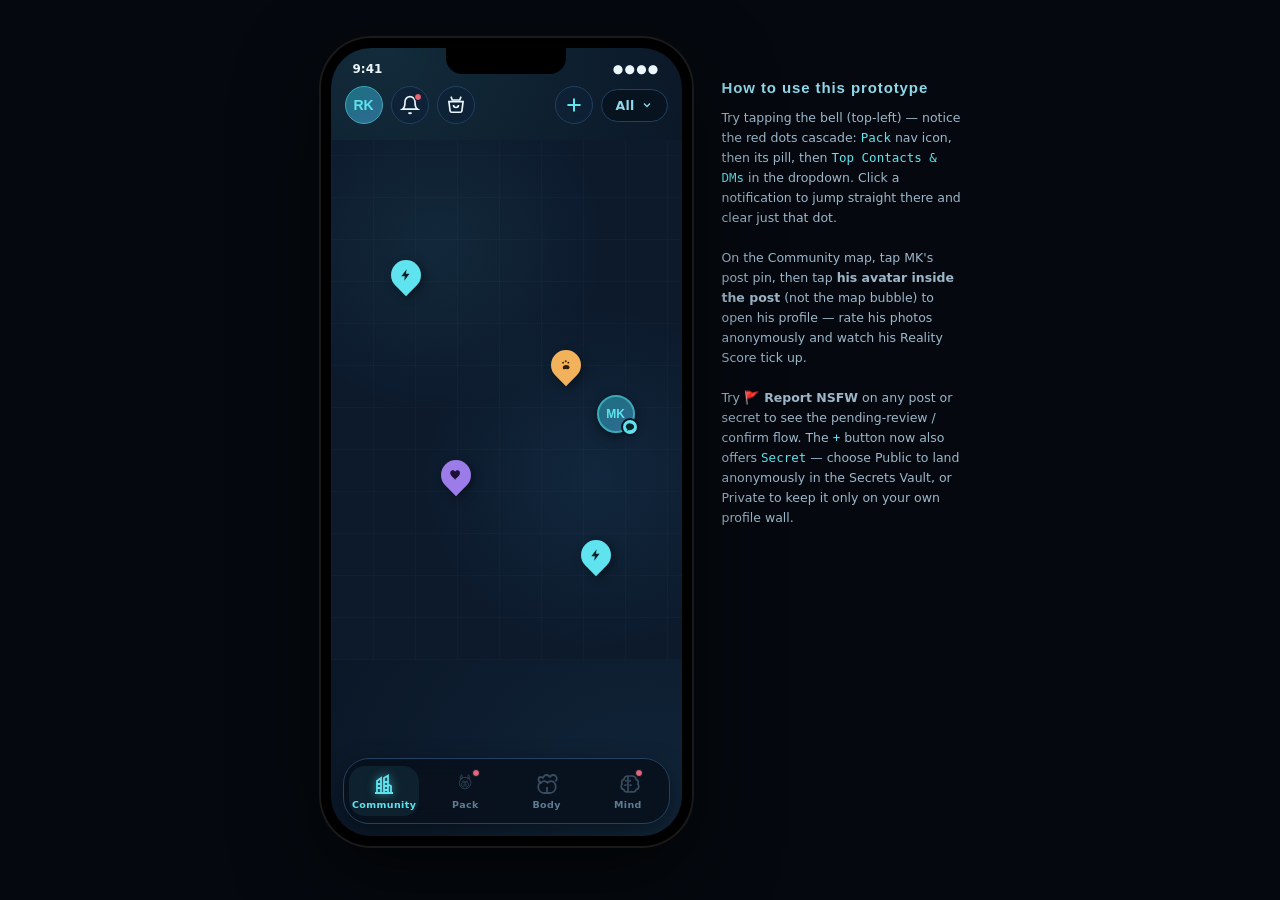
==== index.html @ 6146d9d3 "Add files via upload" ====
<!DOCTYPE html>
<html lang="en">
<head>
<meta charset="UTF-8">
<meta name="viewport" content="width=device-width, initial-scale=1, maximum-scale=1, user-scalable=no, viewport-fit=cover">
<meta name="theme-color" content="#0a1626">
<link rel="manifest" href="manifest.json">
<title>TopDawgs — App Mockup</title>
<style>
  :root{
    --bg-deep:#0a1626;
    --bg-panel:#0f2138;
    --bg-panel-2:#132a45;
    --bg-elevated:#173252;
    --line:#22405f;
    --cyan:#5fe3ee;
    --cyan-dim:#3aa9b8;
    --cyan-deep:#1c6f80;
    --sky:#8fd8ea;
    --ring-blue:#2f6b93;
    --text:#eaf6fa;
    --text-dim:#9db7c9;
    --text-faint:#5f7d92;
    --amber:#f2b25c;
    --danger:#e4667a;
    --radius:18px;
    --font-display: 'Rajdhani','Segoe UI',sans-serif;
    --font-body: 'Segoe UI', system-ui, sans-serif;
  }
  *{box-sizing:border-box;}
  html,body{margin:0;padding:0;background:#05090f;color:var(--text);font-family:var(--font-body);}
  .stage{
    min-height:100vh; width:100%;
    display:flex; align-items:flex-start; justify-content:center; gap:28px;
    padding:36px 16px; flex-wrap:wrap;
  }
  .side-note{
    max-width:240px; font-size:12.5px; color:var(--text-dim); line-height:1.6; padding-top:40px;
  }
  .side-note h3{color:var(--sky); font-family:var(--font-display); letter-spacing:0.06em; font-size:15px; margin:0 0 8px;}
  .side-note code{color:var(--cyan); background:transparent;}

  /* ---------- PHONE FRAME ---------- */
  .phone{
    width:375px; height:812px;
    background:#000; border-radius:52px;
    padding:12px; box-shadow:0 30px 80px rgba(0,0,0,0.6), 0 0 0 2px #1a1a1a inset;
    position:relative; flex-shrink:0;
  }
  .screen{
    width:100%; height:100%; border-radius:40px; overflow:hidden;
    background:var(--bg-deep); position:relative; display:flex; flex-direction:column;
    background-image:
      radial-gradient(circle at 15% 0%, rgba(95,227,238,0.10), transparent 40%),
      radial-gradient(circle at 90% 100%, rgba(47,107,147,0.18), transparent 45%);
  }
  .notch{
    position:absolute; top:0; left:50%; transform:translateX(-50%);
    width:120px; height:26px; background:#000; border-radius:0 0 16px 16px; z-index:50;
  }
  .status-row{
    display:flex; justify-content:space-between; align-items:center;
    padding:14px 22px 4px; font-size:12px; font-weight:600; color:var(--text); z-index:20; position:relative;
  }

  /* ---------- TOP ACTION BAR ---------- */
  .topbar{
    display:flex; align-items:center; justify-content:space-between;
    padding:6px 14px 10px; position:relative; z-index:30; min-height:38px;
  }
  .icon-btn{
    width:38px; height:38px; border-radius:50%;
    background:rgba(15,33,56,0.7); border:1px solid var(--line);
    display:flex; align-items:center; justify-content:center; cursor:pointer;
    backdrop-filter: blur(6px); position:relative; flex-shrink:0;
  }
  .icon-btn svg{width:20px;height:20px;}
  .topbar-left{display:flex; gap:8px; align-items:center;}
  .topbar-right{display:flex; gap:8px; align-items:center;}
  .create-menu{left:auto; right:14px; width:140px;}
  .notif-panel{left:56px; width:235px;}
  .avatar-btn{
    width:38px;height:38px;border-radius:50%; padding:0; overflow:hidden;
    background:linear-gradient(145deg,var(--cyan-deep),var(--ring-blue));
    border:1.5px solid var(--cyan-dim); display:flex; align-items:center; justify-content:center;
    cursor:pointer; font-family:var(--font-display); font-weight:700; color:var(--cyan); font-size:14px;
  }
  .nav-dot{
    position:absolute; width:8px; height:8px; border-radius:50%;
    background:var(--danger); border:1.5px solid var(--bg-deep); display:none;
  }
  .dot-inline{width:7px; height:7px; border-radius:50%; background:var(--danger); flex-shrink:0; display:inline-block;}
  .subsection-pill{
    background:#081320; border:1px solid var(--line); border-radius:20px;
    padding:8px 14px; display:flex; align-items:center; gap:6px; cursor:pointer;
    font-size:12.5px; font-weight:600; color:var(--sky); letter-spacing:0.02em;
    max-width:190px; white-space:nowrap; overflow:hidden; text-overflow:ellipsis;
  }
  .subsection-pill svg{width:12px;height:12px;flex-shrink:0;}

  /* profile top bar */
  .profile-bar{display:none; align-items:center; justify-content:space-between; width:100%;}
  .profile-bar.show{display:flex;}

  /* ---------- CONTENT ---------- */
  .content{
    flex:1; overflow-y:auto; padding:6px 0 90px; position:relative; z-index:5;
    scrollbar-width:none;
  }
  .content::-webkit-scrollbar{display:none;}
  .section-pad{padding:0 16px;}

  h1.page-title{
    font-family:var(--font-display); font-size:22px; letter-spacing:0.03em; margin:6px 0 2px; color:var(--text);
  }
  .page-sub{font-size:12px; color:var(--text-faint); margin:0 0 14px;}

  /* ---------- BOTTOM NAV ---------- */
  .bottomnav{
    position:absolute; bottom:12px; left:12px; right:12px; height:66px;
    background:rgba(8,17,29,0.92); border:1px solid var(--line); border-radius:26px;
    display:flex; align-items:center; justify-content:space-around;
    backdrop-filter: blur(10px); z-index:40; box-shadow:0 8px 24px rgba(0,0,0,0.45);
  }
  .navitem{
    display:flex; flex-direction:column; align-items:center; gap:3px; cursor:pointer;
    width:70px; padding:6px 0; border-radius:16px; transition:background .15s;
  }
  .navitem .icon-wrap{position:relative; display:flex;}
  .navitem svg{width:24px;height:24px;}
  .navitem span.label{font-size:9.5px; font-weight:700; letter-spacing:0.04em; color:var(--text-faint);}
  .navitem.active{background:rgba(95,227,238,0.08);}
  .navitem.active span.label{color:var(--cyan);}
  .navitem.active svg{filter:drop-shadow(0 0 5px rgba(95,227,238,0.6));}
  .navitem:not(.active) svg{opacity:0.55;}

  /* ---------- CARDS / COMMON ---------- */
  .card{
    background:var(--bg-panel); border:1px solid var(--line); border-radius:var(--radius);
    padding:14px; margin-bottom:12px; position:relative;
  }
  .card.green{border-left:3px solid #3ecf8e;}
  .card.amber{border-left:3px solid var(--amber);}
  .card.purple{border-left:3px solid #9b7ce8;}
  .tag{
    display:inline-flex; align-items:center; gap:4px; font-size:10px; font-weight:700;
    padding:3px 9px; border-radius:20px; background:rgba(95,227,238,0.12); color:var(--cyan);
    letter-spacing:0.03em;
  }
  .tag.rank-mutt{background:rgba(159,175,190,0.15); color:var(--text-dim);}
  .tag.rank-pack{background:rgba(95,227,238,0.15); color:var(--cyan);}
  .tag.rank-top{background:rgba(242,178,92,0.18); color:var(--amber);}
  .row{display:flex; align-items:center; gap:10px;}
  .row.between{justify-content:space-between;}
  .avatar-sm{
    width:42px;height:42px;border-radius:50%; flex-shrink:0;
    background:linear-gradient(145deg,var(--cyan-deep),var(--ring-blue)); border:1.5px solid var(--cyan-dim);
    display:flex;align-items:center;justify-content:center;font-family:var(--font-display);font-weight:700;color:var(--cyan);font-size:14px;
  }
  .btn{
    border:none; border-radius:12px; padding:9px 14px; font-weight:700; font-size:12px; cursor:pointer;
    font-family:var(--font-body);
  }
  .btn-primary{background:var(--cyan); color:#04222a;}
  .btn-ghost{background:transparent; border:1px solid var(--line); color:var(--text-dim);}
  .btn-danger-outline{background:transparent;border:1px solid var(--danger); color:var(--danger);}
  .toggle{
    width:38px; height:22px; border-radius:20px; background:#1a3350; position:relative; cursor:pointer; flex-shrink:0;
    border:1px solid var(--line);
  }
  .toggle.on{background:var(--cyan-deep); border-color:var(--cyan-dim);}
  .toggle .knob{
    position:absolute; top:2px; left:2px; width:16px; height:16px; border-radius:50%; background:var(--text-faint);
    transition:left .15s, background .15s;
  }
  .toggle.on .knob{left:18px; background:var(--cyan);}
  .toggle.locked{opacity:0.4; cursor:not-allowed;}
  .divider{height:1px; background:var(--line); margin:10px 0; border:none;}
  .chip-row{display:flex; gap:8px; overflow-x:auto; padding:2px 0 6px;}
  .chip{
    flex-shrink:0; font-size:11px; font-weight:600; padding:6px 12px; border-radius:16px;
    background:var(--bg-panel-2); border:1px solid var(--line); color:var(--text-dim); white-space:nowrap; cursor:pointer;
  }
  .chip.active{background:rgba(95,227,238,0.15); color:var(--cyan); border-color:var(--cyan-dim);}

  /* post media / nsfw states */
  .blur-media{height:110px;border-radius:12px;background:linear-gradient(135deg,#1a3350,#0c1a2c);}
  .nsfw-pending-overlay, .nsfw-tag-overlay{
    position:absolute; inset:0; border-radius:12px; display:flex; flex-direction:column;
    align-items:center; justify-content:center; text-align:center; padding:10px; font-size:11px; color:#fff;
  }
  .nsfw-pending-overlay{background:rgba(4,10,18,0.72);}
  .nsfw-tag-overlay{background:rgba(4,10,18,0.55);}

  /* map view */
  .map-wrap{position:relative; flex:1; min-height:520px;}
  .map-canvas{
    position:absolute; inset:0;
    background:
      radial-gradient(circle at 30% 20%, rgba(95,227,238,0.07), transparent 35%),
      radial-gradient(circle at 75% 65%, rgba(47,107,147,0.16), transparent 40%),
      repeating-linear-gradient(0deg, rgba(255,255,255,0.02) 0 1px, transparent 1px 42px),
      repeating-linear-gradient(90deg, rgba(255,255,255,0.02) 0 1px, transparent 1px 42px),
      #0c1a2c;
  }
  .pin{
    position:absolute; width:30px; height:30px; border-radius:50% 50% 50% 0; transform:rotate(-45deg);
    display:flex; align-items:center; justify-content:center; cursor:pointer; box-shadow:0 4px 10px rgba(0,0,0,0.4);
  }
  .pin svg{transform:rotate(45deg); width:14px; height:14px;}
  .pin.partner{background:var(--cyan);}
  .pin.partner svg{color:#04222a;}
  .pin.event{background:var(--amber);}
  .pin.event svg{color:#331d02;}
  .pin.haven{background:#9b7ce8;}
  .pin.haven svg{color:#1c0f38;}
  .pin-post-wrap{position:absolute; width:38px; height:38px; cursor:pointer;}
  .post-avatar{
    width:38px; height:38px; border-radius:50%;
    background:linear-gradient(145deg,var(--cyan-deep),var(--ring-blue)); border:2px solid var(--cyan-dim);
    display:flex; align-items:center; justify-content:center;
    font-family:var(--font-display); font-weight:700; color:var(--cyan); font-size:12px;
    box-shadow:0 4px 12px rgba(0,0,0,0.45);
  }
  .post-bubble-badge{
    position:absolute; bottom:-3px; right:-4px; width:18px; height:18px; border-radius:50%;
    background:var(--cyan); border:2px solid var(--bg-deep); display:flex; align-items:center; justify-content:center;
  }
  .post-bubble-badge svg{width:10px; height:10px; color:#04222a;}

  /* bottom sheet */
  .sheet-overlay{
    position:absolute; inset:0; background:rgba(4,10,18,0.55); z-index:60; display:none;
    align-items:flex-end; border-radius:40px; overflow:hidden;
  }
  .sheet-overlay.show{display:flex;}
  .sheet{
    width:100%; background:var(--bg-panel-2); border-top:1px solid var(--line);
    border-radius:22px 22px 0 0; padding:10px 18px 24px; max-height:80%; overflow-y:auto;
  }
  .sheet-handle{width:40px; height:4px; background:var(--line); border-radius:4px; margin:4px auto 12px;}

  /* dropdown panel */
  .dropdown-panel{
    position:absolute; top:56px; left:14px; width:230px; background:var(--bg-panel-2);
    border:1px solid var(--line); border-radius:16px; padding:12px; z-index:70; display:none;
    box-shadow:0 12px 30px rgba(0,0,0,0.5); max-height:340px; overflow-y:auto;
  }
  .dropdown-panel.show{display:block;}
  .dropdown-panel .item{display:flex; align-items:center; justify-content:space-between; padding:9px 2px; font-size:12.5px; cursor:pointer;}
  .dropdown-panel .item .label{color:var(--text);}
  .dropdown-panel .sub-label{font-size:10px; color:var(--text-faint); margin-top:1px;}
  .slider-track{height:4px; background:var(--line); border-radius:4px; position:relative; margin:8px 2px 4px;}
  .slider-fill{position:absolute; top:0; left:0; height:100%; width:45%; background:var(--cyan); border-radius:4px;}
  .slider-thumb{position:absolute; top:50%; left:45%; width:12px; height:12px; background:var(--cyan); border-radius:50%; transform:translate(-50%,-50%);}

  .subsection-menu{
    position:absolute; top:56px; right:14px; width:200px; background:var(--bg-panel-2);
    border:1px solid var(--line); border-radius:14px; padding:6px; z-index:70; display:none;
  }
  .subsection-menu.show{display:block;}
  .subsection-menu .opt{
    padding:9px 10px; font-size:12.5px; border-radius:9px; cursor:pointer; color:var(--text-dim);
    display:flex; align-items:center; justify-content:space-between;
  }
  .subsection-menu .opt.active{background:rgba(95,227,238,0.12); color:var(--cyan); font-weight:700;}

  .segmented{display:flex; background:var(--bg-panel-2); border:1px solid var(--line); border-radius:14px; padding:3px; margin-bottom:14px;}
  .segmented .seg{flex:1; text-align:center; padding:8px 0; font-size:12px; font-weight:700; border-radius:11px; cursor:pointer; color:var(--text-dim);}
  .segmented .seg.active{background:var(--cyan); color:#04222a;}

  .locked-note{font-size:10.5px; color:var(--text-faint); margin-top:6px; font-style:italic;}

  /* ---------- PROFILE ---------- */
  .profile-header{display:flex; flex-direction:column; align-items:center; text-align:center; padding:10px 0 6px;}
  .profile-avatar-lg{
    width:84px;height:84px;border-radius:50%;
    background:linear-gradient(145deg,var(--cyan-deep),var(--ring-blue)); border:3px solid var(--cyan-dim);
    display:flex;align-items:center;justify-content:center; font-family:var(--font-display); font-weight:700; font-size:28px;
    color:var(--cyan); box-shadow:0 8px 20px rgba(95,227,238,.25);
  }
  .profile-name{font-family:var(--font-display); font-size:19px; margin-top:10px;}
  .profile-handle{font-size:12px; color:var(--text-faint);}
  .score-track{position:relative; height:10px; background:var(--bg-panel-2); border:1px solid var(--line); border-radius:10px;}
  .score-fill{position:absolute; top:0; left:0; height:100%; background:linear-gradient(90deg,var(--cyan-deep),var(--cyan)); border-radius:10px;}
  .score-ticks{display:flex; justify-content:space-between; margin-top:6px;}
  .score-tick{font-size:9px; color:var(--text-faint); display:flex; flex-direction:column; align-items:center; gap:2px;}
  .score-tick.reached{color:var(--cyan);}
  .verify-row{display:flex; align-items:center; justify-content:space-between; padding:10px 0; border-bottom:1px solid var(--line);}
  .verify-row:last-child{border-bottom:none;}
  .photo-grid{display:grid; grid-template-columns:repeat(3,1fr); gap:8px; margin-top:8px;}
  .photo-tile{aspect-ratio:1; border-radius:10px; cursor:pointer; position:relative; overflow:hidden;}
  .rate-badge{position:absolute; bottom:4px; right:4px; background:rgba(4,10,18,.6); border-radius:8px; padding:2px 6px; font-size:9px; color:#fff;}

  /* ---------- REAL DEVICE / WRAPPED-APK MODE ---------- */
  @media (max-width: 480px){
    .side-note{ display:none; }
    .stage{ padding:0; align-items:stretch; }
    .phone{
      width:100vw; height:100vh; height:100dvh;
      border-radius:0; padding:0; box-shadow:none; background:var(--bg-deep);
    }
    .screen{ border-radius:0; }
    .notch{ display:none; }
  }
</style>
</head>
<body>
<div class="stage">

  <div class="phone">
    <div class="screen" id="screen">
      <div class="notch"></div>

      <!-- STATUS BAR -->
      <div class="status-row">
        <span>9:41</span>
        <span style="letter-spacing:0.1em;">●●●●</span>
      </div>

      <!-- TOP ACTION BAR -->
      <div class="topbar">
        <div class="topbar-left" id="topbarLeft">
          <div class="avatar-btn" id="avatarBtn" onclick="toggleDropdown()">RK</div>
          <div class="icon-btn" id="bellBtn" onclick="toggleNotifPanel()">
            <span class="nav-dot" id="bellDot" style="top:6px; right:6px;"></span>
            <svg viewBox="0 0 24 24" fill="none" stroke="currentColor" stroke-width="2" color="var(--text)"><path d="M6 8a6 6 0 1112 0c0 7 3 9 3 9H3s3-2 3-9"/><path d="M10.3 21a1.94 1.94 0 003.4 0"/></svg>
          </div>
          <div class="icon-btn" id="shopBtn">
            <svg viewBox="0 0 24 24" fill="none" stroke="currentColor" stroke-width="2" color="var(--text)"><path d="M6 2l1.5 4h9L18 2"/><path d="M3.5 8h17l-1.4 11a2 2 0 01-2 1.7H6.9a2 2 0 01-2-1.7L3.5 8z"/><path d="M9 12a3 3 0 006 0"/></svg>
          </div>
        </div>
        <div class="topbar-right" id="topbarRight">
          <div class="icon-btn" id="createBtn" onclick="toggleCreateMenu()">
            <svg viewBox="0 0 24 24" fill="none" stroke="var(--cyan)" stroke-width="2.4" stroke-linecap="round"><path d="M12 5v14M5 12h14"/></svg>
          </div>
          <div class="subsection-pill" id="subsectionPill" onclick="toggleSubMenu()">
            <span id="subsectionLabel">Wall Feed</span>
            <span class="dot-inline" id="pillDot" style="display:none;"></span>
            <svg viewBox="0 0 24 24" fill="none" stroke="currentColor" stroke-width="2.5" color="var(--sky)"><path d="M6 9l6 6 6-6"/></svg>
          </div>
        </div>
        <div class="profile-bar" id="profileBar">
          <div class="icon-btn" onclick="closeProfileView()">
            <svg viewBox="0 0 24 24" fill="none" stroke="var(--text)" stroke-width="2.2" stroke-linecap="round" stroke-linejoin="round"><path d="M15 18l-6-6 6-6"/></svg>
          </div>
          <span style="font-weight:700; font-size:13px; color:var(--text); font-family:var(--font-display); letter-spacing:0.03em;">Profile</span>
          <div style="width:38px;"></div>
        </div>
      </div>

      <!-- CREATE MENU (Post / Event / Secret) -->
      <div class="dropdown-panel create-menu" id="createMenu">
        <div class="item" onclick="closeCreateMenu(); openCompose('post')"><span class="label">Post</span><span style="color:var(--text-faint);">›</span></div>
        <div class="item" onclick="closeCreateMenu(); openCompose('event')"><span class="label">Event</span><span style="color:var(--text-faint);">›</span></div>
        <div class="item" onclick="closeCreateMenu(); openCompose('secret')"><span class="label">Secret</span><span style="color:var(--text-faint);">›</span></div>
      </div>

      <!-- NOTIFICATIONS -->
      <div class="dropdown-panel notif-panel" id="notifPanel"></div>

      <!-- DROPDOWN: avatar quick settings -->
      <div class="dropdown-panel" id="dropdownPanel">
        <div class="item" onclick="closeDropdown(); openProfile('rk')"><span class="label">My Profile</span><span style="color:var(--text-faint);">›</span></div>
        <div class="item"><span class="label">Settings</span><span style="color:var(--text-faint);">›</span></div>
        <hr class="divider">
        <div class="item">
          <div><div class="label">Global NSFW</div><div class="sub-label">Reach Pack Dawg to enable</div></div>
          <div class="toggle locked"><div class="knob"></div></div>
        </div>
        <div class="item">
          <div class="label">Allow DMs</div>
          <div class="toggle on" onclick="event.stopPropagation(); this.classList.toggle('on')"><div class="knob"></div></div>
        </div>
        <div class="item">
          <div class="label">Allow Flirts</div>
          <div class="toggle on" onclick="event.stopPropagation(); this.classList.toggle('on')"><div class="knob"></div></div>
        </div>
        <hr class="divider">
        <div class="sub-label" style="margin-bottom:6px;">Radius Adjustment · 32 mi</div>
        <div class="slider-track"><div class="slider-fill"></div><div class="slider-thumb"></div></div>
      </div>

      <!-- SUBSECTION / FILTER MENU -->
      <div class="subsection-menu" id="subMenu"></div>

      <!-- CONTENT AREA -->
      <div class="content" id="content"></div>

      <!-- BOTTOM SHEET -->
      <div class="sheet-overlay" id="sheetOverlay" onclick="if(event.target===this) closeSheet()">
        <div class="sheet" id="sheetBody"></div>
      </div>

      <!-- BOTTOM NAV -->
      <div class="bottomnav">
        <div class="navitem active" data-tab="community" onclick="setTab('community')">
          <div class="icon-wrap">
            <svg viewBox="0 0 24 24" fill="none" stroke="var(--cyan)" stroke-width="1.8"><path d="M3 21h18M5 21V9l4-3v15M5 12h4M5 16h4M12 21V6l4-2.5V21M12 10h4M12 14h4M12 18h4M19 21v-7l-3-1.5"/></svg>
            <span class="nav-dot" id="dot-community" style="top:-3px; right:-3px;"></span>
          </div>
          <span class="label">Community</span>
        </div>
        <div class="navitem" data-tab="pack" onclick="setTab('pack')">
          <div class="icon-wrap">
            <svg viewBox="0 0 48 48" fill="none" stroke="var(--text-faint)" stroke-width="1.6" stroke-linecap="round" stroke-linejoin="round">
              <path d="M15 15c-1.5-4 0-8.5 2.5-9.5 1 2.5 1 5.5.3 8"/>
              <path d="M33 15c1.5-4 0-8.5-2.5-9.5-1 2.5-1 5.5-.3 8"/>
              <path d="M14.5 16c-2 3-2.3 7-1 10.5 1.6 4.2 5.2 7 10.5 7 5.6 0 9.5-3.2 11-8 1-3.3.6-6.7-1-9.5-1.7-3-4.8-5-9.9-5.2-4.6-.2-7.7 1.8-9.6 5.2z"/>
              <path d="M24 20c2.2 0 4.4.6 5.8 1.8 1 .9 1.6 2 1.6 3.4 0 1.8-1 3.3-2.6 4.3-1.4.9-3 .1-3-1.5 0-1 .4-1.6.4-2.6 0-1.4-1-2-2.2-2s-2.2.6-2.2 2c0 1 .4 1.6.4 2.6 0 1.6-1.6 2.4-3 1.5-1.6-1-2.6-2.5-2.6-4.3 0-1.4.6-2.5 1.6-3.4C19.6 20.6 21.8 20 24 20z"/>
              <path d="M18.5 18.5c1-.6 2.3-.6 3.2 0"/>
              <path d="M26.3 18.5c1-.6 2.3-.6 3.2 0"/>
            </svg>
            <span class="nav-dot" id="dot-pack" style="top:-3px; right:-3px;"></span>
          </div>
          <span class="label">Pack</span>
        </div>
        <div class="navitem" data-tab="body" onclick="setTab('body')">
          <div class="icon-wrap">
            <svg viewBox="0 0 24 24" fill="none" stroke="var(--text-faint)" stroke-width="1.8"><path d="M6 10c-1.5 0-2.5-1.2-2.5-2.5S4.5 5 6 5c1 0 1.8.6 2.2 1.4"/><path d="M8 6.5C8 4.6 9.6 3 11.5 3c1.6 0 2.9 1.1 3.3 2.6"/><path d="M15 5.6c.4-1.5 1.7-2.6 3.3-2.6C20.2 3 21.8 4.6 21.8 6.5c0 1.2-.6 2.2-1.5 2.9"/><path d="M4.5 11c-1 1.3-1.5 3-1.2 4.8.5 3 3.2 5.2 6.2 5.2h5c3 0 5.7-2.2 6.2-5.2.3-1.8-.2-3.5-1.2-4.8-1-1.3-2.7-2-4.4-1.7-1 .2-1.8.7-2.4 1.4-.6-.7-1.4-1.2-2.4-1.4-1.7-.3-3.4.4-4.4 1.7z"/><path d="M12 21v-6"/></svg>
            <span class="nav-dot" id="dot-body" style="top:-3px; right:-3px;"></span>
          </div>
          <span class="label">Body</span>
        </div>
        <div class="navitem" data-tab="mind" onclick="setTab('mind')">
          <div class="icon-wrap">
            <svg viewBox="0 0 24 24" fill="none" stroke="var(--text-faint)" stroke-width="1.7"><path d="M12 4c-2.2 0-3.8 1.5-4 3.4-1.3.4-2.3 1.6-2.3 3 0 .6.2 1.2.5 1.7-.6.6-1 1.4-1 2.3 0 1.6 1.2 2.9 2.7 3.1.2 1.5 1.5 2.5 3 2.5.6 0 1.1-.2 1.6-.4.4.3.9.4 1.5.4s1.1-.1 1.5-.4c.5.2 1 .4 1.6.4 1.5 0 2.8-1 3-2.5 1.5-.2 2.7-1.5 2.7-3.1 0-.9-.4-1.7-1-2.3.3-.5.5-1.1.5-1.7 0-1.4-1-2.6-2.3-3-.2-1.9-1.8-3.4-4-3.4z"/><path d="M12 4v16"/><path d="M9 8.5c.8 0 1.4.6 1.4 1.3M15 8.5c-.8 0-1.4.6-1.4 1.3M8.4 13c.7.3 1.6.1 2-.5M15.6 13c-.7.3-1.6.1-2-.5"/></svg>
            <span class="nav-dot" id="dot-mind" style="top:-3px; right:-3px;"></span>
          </div>
          <span class="label">Mind</span>
        </div>
      </div>

    </div>
  </div>

  <div class="side-note">
    <h3>How to use this prototype</h3>
    Try tapping the bell (top-left) — notice the red dots cascade: <code>Pack</code> nav icon, then its pill, then <code>Top Contacts &amp; DMs</code> in the dropdown. Click a notification to jump straight there and clear just that dot.
    <br><br>
    On the Community map, tap MK's post pin, then tap <b>his avatar inside the post</b> (not the map bubble) to open his profile — rate his photos anonymously and watch his Reality Score tick up.
    <br><br>
    Try <b>🚩 Report NSFW</b> on any post or secret to see the pending-review / confirm flow. The <code>+</code> button now also offers <code>Secret</code> — choose Public to land anonymously in the Secrets Vault, or Private to keep it only on your own profile wall.
  </div>

</div>

<script>
/* ============================= DATA ============================= */
function initials(name){ return name.split(' ').map(n=>n[0]).join(''); }

const users = {
  rk:{id:'rk', name:'Rory K.', handle:'@roryk', rank:'pack', rankLabel:'Pack Dawg', chapter:'Downtown Chapter', score:3.4,
      bio:'Building the pack one meetup at a time. Trail runs, board games, and good coffee.',
      tags:['Fitness','Board Games','Hiking'], badges:['Mentor','Fitness Discipline'],
      idVerified:true, idRenewDays:210, stiVerified:true, stiRenewDays:18, realityScore:88, photos:4},
  mk:{id:'mk', name:'Mo K.', handle:'@mo_k', rank:'pack', rankLabel:'Pack Dawg', chapter:'Downtown Chapter', score:4.1,
      bio:"Trail runs & coffee. Say hi if you see me out.",
      tags:['Running','Coffee','Photography'], badges:['Haven Host'],
      idVerified:true, idRenewDays:340, stiVerified:true, stiRenewDays:5, realityScore:94, photos:5},
  jt:{id:'jt', name:'Jax T.', handle:'@jaxt', rank:'pack', rankLabel:'Pack Dawg', chapter:'Downtown Chapter', score:4.6,
      bio:'Leading the Saturday trail crew. Ask me about the route.',
      tags:['Running','Mentorship'], badges:['Mentor','TopDawg'],
      idVerified:true, idRenewDays:120, stiVerified:true, stiRenewDays:22, realityScore:97, photos:3},
  mo:{id:'mo', name:'Mo R.', handle:'@mo_r', rank:'mutt', rankLabel:'Mutt', chapter:'Downtown Chapter', score:1.2,
      bio:'New to the pack, still finding my footing.',
      tags:['Movies'], badges:[],
      idVerified:true, idRenewDays:300, stiVerified:false, stiRenewDays:0, realityScore:60, photos:2},
  ak:{id:'ak', name:'Alex K.', handle:'@alexk_pack', rank:'pack', rankLabel:'Pack Dawg', chapter:'Downtown Chapter', score:3.8,
      bio:'Gym rat, board game nerd.', tags:['Gym','Board Games'], badges:['Fitness Discipline'],
      idVerified:true, idRenewDays:80, stiVerified:true, stiRenewDays:12, realityScore:91, photos:4},
  rb:{id:'rb', name:'Ryan B.', handle:'@ryanb', rank:'mutt', rankLabel:'Mutt', chapter:'Downtown Chapter', score:0.8,
      bio:'Just joined the pack.', tags:['Gaming'], badges:[],
      idVerified:true, idRenewDays:350, stiVerified:false, stiRenewDays:0, realityScore:55, photos:2},
  tl:{id:'tl', name:'Tori L.', handle:'@torilocal', rank:'pack', rankLabel:'Pack Dawg', chapter:'Downtown Chapter', score:3.0,
      bio:'Coffee mornings & card games.', tags:['Coffee','Card Games'], badges:['Adaptive'],
      idVerified:true, idRenewDays:150, stiVerified:true, stiRenewDays:9, realityScore:85, photos:3},
  dv:{id:'dv', name:'Dev V.', handle:'@devv', rank:'top', rankLabel:'TopDawg', chapter:'Downtown Chapter', score:4.9,
      bio:'Chapter lead. Ask me anything.', tags:['Leadership','Hiking'], badges:['TopDawg','Mentor'],
      idVerified:true, idRenewDays:260, stiVerified:true, stiRenewDays:27, realityScore:99, photos:5}
};

let state = {
  tab:'community', communityFilter:'all', packSub:'wall', bodySub:'diet', mindSub:'checklist',
  rank:'mutt', // change to 'pack' to preview unlocked NSFW viewing
  profileOpen:false, profileUser:null,
  reportedPosts:{}, // id -> 'pending' | 'confirmed' | 'cleared'
  lastSheetRefresh:null,
  secrets:[
    {id:'sec1', text:'I still practice my introduction speeches in the mirror before every meetup.', public:true, time:'3d ago', reactions:{heart:14,paw:6}, comments:['Sending you strength — you always seem so at ease!']},
    {id:'sec2', text:"I've been scared to tell my chapter I'm moving away next month.", public:true, time:'6d ago', reactions:{heart:22,paw:9}, comments:[]}
  ],
  mySecret:{text:'Sometimes I fake being confident at meetups more than I let on.', visibility:'private'},
  notifications:[
    {id:1, tab:'pack', sub:'contacts', text:'Alex K. sent you a message', time:'2m', read:false},
    {id:2, tab:'pack', sub:'wall', text:'Jax T. commented on your post', time:'25m', read:false},
    {id:3, tab:'mind', sub:'checklist', text:'STI testing reminder due soon', time:'1h', read:false},
    {id:4, tab:'community', sub:null, text:'New event posted nearby: Sunday Coffee Meetup', time:'3h', read:true}
  ]
};

let pendingStar = 0;

const communityFilters = [
  {id:'all', label:'All'},
  {id:'havens', label:'Pack Havens'},
  {id:'partners', label:'Partners'},
  {id:'events', label:'Events'}
];
const packSubs = [
  {id:'wall', label:'Wall Feed'},
  {id:'contacts', label:'Top Contacts & DMs'},
  {id:'events', label:'Events List'},
  {id:'havens', label:'Havens Directory'},
  {id:'local', label:'Open Local Chat'}
];
const bodySubs = [
  {id:'diet', label:'Diet & Nutrition'},
  {id:'exercise', label:'Exercise & Movement'}
];
const mindSubs = [
  {id:'checklist', label:'Checklist'},
  {id:'wellbeing', label:'Well-Being'},
  {id:'soundscapes', label:'Soundscapes'},
  {id:'vault', label:'Secrets Vault'},
  {id:'videos', label:'Videos'}
];

function subsFor(tab){
  if(tab==='community') return communityFilters;
  if(tab==='pack') return packSubs;
  if(tab==='body') return bodySubs;
  if(tab==='mind') return mindSubs;
  return [];
}
function currentSubId(tab){
  if(tab==='community') return state.communityFilter;
  if(tab==='pack') return state.packSub;
  if(tab==='body') return state.bodySub;
  if(tab==='mind') return state.mindSub;
}
function setCurrentSub(tab, id){
  if(tab==='community') state.communityFilter=id;
  if(tab==='pack') state.packSub=id;
  if(tab==='body') state.bodySub=id;
  if(tab==='mind') state.mindSub=id;
}
function hasUnreadForTab(tab){ return state.notifications.some(n=>!n.read && n.tab===tab); }
function hasUnreadForSub(tab, sub){ return state.notifications.some(n=>!n.read && n.tab===tab && n.sub===sub); }

function svgIcon(name){
  const icons = {
    heart:'<path d="M12 20s-7-4.4-9.3-9C1.2 7.8 3 4 6.5 4c2 0 3.3 1.1 4 2.4.7-1.3 2-2.4 4-2.4C18 4 19.8 7.8 18.3 11c-2.3 4.6-9.3 9-9.3 9z"/>',
    bolt:'<path d="M13 2L4 14h6l-1 8 9-12h-6l1-8z"/>',
    paw:'<circle cx="7" cy="8" r="1.6"/><circle cx="11.5" cy="5.5" r="1.6"/><circle cx="16" cy="8" r="1.6"/><path d="M12 12c-3 0-5.5 2-5.5 4.5S8.5 20 11 19c.6-.2 1-.2 1.6 0 2.4 1 5.5-.1 5.5-3S15 12 12 12z"/>',
    bubble:'<path d="M12 3C6.5 3 2 6.6 2 11c0 2.5 1.4 4.7 3.6 6.2-.1.9-.5 2.1-1.4 3.3-.2.3 0 .7.4.6 2-.5 3.6-1.3 4.6-2 1 .3 2.1.4 2.8.4 5.5 0 10-3.6 10-8s-4.5-8-10-8z"/>',
  };
  return icons[name]||'';
}

/* ============================= RENDER ============================= */
function render(){
  const c = document.getElementById('content');

  document.querySelectorAll('.navitem').forEach(n=>{
    const tab = n.dataset.tab;
    n.classList.toggle('active', tab===state.tab);
    const svg = n.querySelector('svg');
    svg.setAttribute('stroke', tab===state.tab ? 'var(--cyan)' : 'var(--text-faint)');
    const dot = document.getElementById('dot-'+tab);
    if(dot) dot.style.display = hasUnreadForTab(tab) ? 'block' : 'none';
  });
  document.getElementById('bellDot').style.display = state.notifications.some(n=>!n.read) ? 'block' : 'none';

  if(state.profileOpen){
    document.getElementById('topbarLeft').style.display='none';
    document.getElementById('topbarRight').style.display='none';
    document.getElementById('profileBar').classList.add('show');
    c.innerHTML = renderProfile(state.profileUser);
    renderNotifPanel();
    return;
  }
  document.getElementById('topbarLeft').style.display='flex';
  document.getElementById('topbarRight').style.display='flex';
  document.getElementById('profileBar').classList.remove('show');

  document.getElementById('subsectionLabel').textContent = subsFor(state.tab).find(s=>s.id===currentSubId(state.tab)).label;
  document.getElementById('pillDot').style.display = hasUnreadForTab(state.tab) ? 'inline-block' : 'none';

  if(state.tab==='community') c.innerHTML = communityView();
  else if(state.tab==='pack') c.innerHTML = packView();
  else if(state.tab==='body') c.innerHTML = bodyView();
  else if(state.tab==='mind') c.innerHTML = mindView();

  renderSubMenu();
  renderNotifPanel();
}

function setTab(t){
  state.tab=t; state.profileOpen=false;
  closeSheet(); closeDropdown(); closeSubMenu(); closeCreateMenu(); closeNotifPanel();
  render();
}
function refreshCurrentView(){
  if(document.getElementById('sheetOverlay').classList.contains('show') && state.lastSheetRefresh){
    state.lastSheetRefresh();
  } else {
    render();
  }
}

/* ---------------- PROFILE ---------------- */
function openProfile(userId){
  state.profileOpen = true; state.profileUser = userId;
  closeSheet(); closeDropdown(); closeSubMenu(); closeCreateMenu(); closeNotifPanel();
  render();
}
function closeProfileView(){ state.profileOpen = false; render(); }

function verifyRow(label, verified, renewDays, note){
  return `<div class="verify-row">
    <div>
      <div style="font-size:12.5px; font-weight:700;">${label}</div>
      <div style="font-size:10.5px; color:var(--text-faint); margin-top:2px;">${note}</div>
    </div>
    <div style="text-align:right;">
      ${verified? `<span style="color:#3ecf8e; font-size:16px;">✓</span>` : `<span style="color:var(--danger); font-size:11px; font-weight:700;">Action Needed</span>`}
      <div style="font-size:10px; color:var(--text-faint); margin-top:2px;">${verified? `Renews in ${renewDays}d` : 'Upload required'}</div>
    </div>
  </div>`;
}

function renderProfile(userId){
  const u = users[userId];
  const isSelf = userId==='rk';
  const fillPct = (u.score/5*100).toFixed(0);
  return `<div class="section-pad">
    <div class="profile-header">
      <div class="profile-avatar-lg">${initials(u.name)}</div>
      <div class="profile-name">${u.name}</div>
      <div class="profile-handle">${u.handle} · ${u.chapter}</div>
      <span class="tag rank-${u.rank}" style="margin-top:8px;">${u.rankLabel}</span>
    </div>

    <div class="card">
      <div class="row between"><div style="font-weight:700; font-size:13px;">Matrix Score</div><div style="font-family:var(--font-display); color:var(--cyan); font-weight:700;">${u.score.toFixed(1)} / 5.0</div></div>
      <div class="score-track" style="margin-top:10px;"><div class="score-fill" style="width:${fillPct}%;"></div></div>
      <div class="score-ticks">
        ${[1,2,3,4,5].map(m=>`<div class="score-tick ${u.score>=m?'reached':''}">★<span>${m}</span></div>`).join('')}
      </div>
    </div>

    ${isSelf? `
    <div class="card">
      <div style="font-weight:700; font-size:13px; margin-bottom:2px;">Verification Status</div>
      ${verifyRow('ID Verification (AI Review)', u.idVerified, u.idRenewDays, 'Required to unlock and keep Pack Dawg status')}
      ${verifyRow('STI / STD Testing', u.stiVerified, u.stiRenewDays, 'Monthly panel — reminder only, already confirmed')}
    </div>` : `
    <div class="card">
      <div class="row between" style="font-size:12px; color:var(--text-dim);">
        <span>✓ ID Verified</span><span>✓ Health Verified</span>
      </div>
    </div>`}

    <div class="card">
      <p style="font-size:13px; margin:0 0 10px;">${u.bio}</p>
      <div class="chip-row">${u.tags.map(t=>`<div class="chip">${t}</div>`).join('')}</div>
      ${u.badges.length? `<div class="row" style="gap:8px; margin-top:12px; flex-wrap:wrap;">${u.badges.map(b=>`<span class="tag">${b}</span>`).join('')}</div>`:''}
    </div>

    <div class="card">
      <div class="row between">
        <div style="font-weight:700; font-size:13px;">Photos</div>
        <span style="font-size:11px; color:var(--text-faint);">Reality Score: ${u.realityScore}%</span>
      </div>
      <div class="photo-grid">
        ${Array.from({length:u.photos}).map((_,i)=>`
          <div class="photo-tile" style="background:linear-gradient(${135+i*20}deg, hsl(${190+i*8} 55% 22%), hsl(${190+i*8} 45% 12%));" ${isSelf?'':`onclick="openRatingSheet('${u.id}')"`}>
            ${isSelf? '' : `<span class="rate-badge">Rate</span>`}
          </div>`).join('')}
      </div>
      ${isSelf? `<p class="locked-note">Others can anonymously rate your photos — this feeds your Reality Score.</p>`:''}
    </div>

    ${isSelf? `
    <div class="card purple">
      <div style="font-weight:700; font-size:13px; margin-bottom:6px;">My Secrets</div>
      <p style="font-size:12.5px; margin:0;">${state.mySecret.text}</p>
      <span class="tag" style="margin-top:8px; background:rgba(155,124,232,.15); color:#9b7ce8;">Private — visible only on your wall</span>
    </div>`:''}
  </div>`;
}

function openRatingSheet(userId){
  const u = users[userId];
  pendingStar = 0;
  showSheet(`
    <h3 style="margin:2px 0 8px; font-family:var(--font-display); font-size:16px;">Rate This Photo</h3>
    <p style="font-size:12px; color:var(--text-dim); margin-bottom:12px;">Your rating is anonymous and contributes to ${u.name.split(' ')[0]}'s Reality Score.</p>
    <div class="row" style="justify-content:center; gap:10px; margin:14px 0;">
      ${[1,2,3,4,5].map(n=>`<span onclick="pickStar(${n})" id="star-${n}" style="font-size:26px; cursor:pointer; color:var(--text-faint);">★</span>`).join('')}
    </div>
    <button class="btn btn-primary" style="width:100%;" onclick="submitRating('${userId}')">Submit Anonymously</button>
  `);
}
function pickStar(n){
  pendingStar = n;
  for(let i=1;i<=5;i++){ document.getElementById('star-'+i).style.color = i<=n? 'var(--cyan)':'var(--text-faint)'; }
}
function submitRating(userId){
  if(pendingStar>0){ users[userId].realityScore = Math.min(100, users[userId].realityScore + 1); }
  closeSheet();
  if(state.profileOpen && state.profileUser===userId) render();
}

/* ---------------- NOTIFICATIONS ---------------- */
function renderNotifPanel(){
  const p = document.getElementById('notifPanel');
  p.innerHTML = state.notifications.map(n=>`
    <div class="item" onclick="openNotification(${n.id})">
      <div class="row" style="align-items:flex-start; gap:8px;">
        <span style="width:7px; height:7px; margin-top:5px; flex-shrink:0;">${!n.read? '<span class="dot-inline"></span>':''}</span>
        <div>
          <div class="label" style="font-size:12px;">${n.text}</div>
          <div class="sub-label">${n.time}</div>
        </div>
      </div>
    </div>`).join('');
}
function openNotification(id){
  const n = state.notifications.find(x=>x.id===id);
  if(!n) return;
  n.read = true;
  state.tab = n.tab;
  if(n.sub) setCurrentSub(n.tab, n.sub);
  state.profileOpen = false;
  closeSheet(); closeDropdown(); closeSubMenu(); closeCreateMenu(); closeNotifPanel();
  render();
}

/* ---------------- REPORTING ---------------- */
function reportPost(id){ state.reportedPosts[id]='pending'; refreshCurrentView(); }
function resolveReport(id, status){ state.reportedPosts[id]=status; refreshCurrentView(); }

function postCard(opts){
  const id = opts.id;
  const reportState = state.reportedPosts[id];
  const showNsfwOverlay = reportState==='confirmed' || (opts.autoNSFW && reportState!=='cleared');
  const showPendingOverlay = reportState==='pending';
  const blur = showNsfwOverlay || showPendingOverlay;

  const authorBlock = opts.authorId ? (()=>{
    const u = users[opts.authorId];
    return `<div class="avatar-sm" style="cursor:pointer;" onclick="openProfile('${opts.authorId}')">${initials(u.name)}</div>
      <div><div style="font-weight:700; font-size:13px;">${u.name} <span class="tag rank-${u.rank}">${u.rankLabel}</span></div><div style="font-size:11px; color:var(--text-faint);">${opts.time}</div></div>`;
  })() : '';

  let mediaBlock = '';
  if(opts.image){
    mediaBlock = `<div style="position:relative; margin-top:8px;">
      <div class="blur-media" style="${blur?'filter:blur(8px);':''}"></div>
      ${showPendingOverlay? `<div class="nsfw-pending-overlay">
        <span>🚩 Reported — pending review</span>
        <div class="row" style="gap:8px; margin-top:8px;">
          <button class="btn btn-ghost" style="font-size:10.5px; padding:6px 10px;" onclick="resolveReport('${id}','cleared')">Not NSFW</button>
          <button class="btn btn-danger-outline" style="font-size:10.5px; padding:6px 10px;" onclick="resolveReport('${id}','confirmed')">Confirm NSFW</button>
        </div></div>` : ''}
      ${(!showPendingOverlay && showNsfwOverlay)? `<div class="nsfw-tag-overlay">${state.rank==='mutt' ? '🔒 Reach Pack Dawg to view' : 'NSFW · Tap to reveal'}</div>` : ''}
    </div>`;
  }

  const reportLink = reportState==='pending'
    ? `<span style="font-size:10px; color:var(--amber);">🚩 Pending review</span>`
    : reportState==='confirmed'
      ? `<span style="font-size:10px; color:var(--danger);">NSFW Confirmed</span>`
      : `<span style="font-size:10px; color:var(--text-faint); cursor:pointer;" onclick="reportPost('${id}')">🚩 Report NSFW</span>`;

  return `<div class="card">
    <div class="row between"><div class="row">${authorBlock}</div></div>
    ${opts.text? `<p style="font-size:13px; margin:10px 0 8px;">${opts.text}</p>`:''}
    ${mediaBlock}
    <div class="row between" style="margin-top:10px;">
      <div class="row" style="gap:14px; color:var(--text-faint); font-size:11px;"><span>♡ ${opts.hearts||0}</span><span>💬 ${opts.commentsCount||0}</span></div>
      ${reportLink}
    </div>
  </div>`;
}

/* ---------------- SUBSECTION / FILTER MENU ---------------- */
function renderSubMenu(){
  const m = document.getElementById('subMenu');
  const subs = subsFor(state.tab);
  const curId = currentSubId(state.tab);
  m.innerHTML = subs.map(p=>`<div class="opt ${p.id===curId?'active':''}" onclick="selectSub('${state.tab}','${p.id}')">
    <span>${p.label}</span>${hasUnreadForSub(state.tab,p.id)? '<span class="dot-inline"></span>' : ''}
  </div>`).join('');
}
function selectSub(tab, id){ setCurrentSub(tab, id); closeSubMenu(); render(); }

/* ---------------- COMMUNITY ---------------- */
function communityView(){
  const f = state.communityFilter;
  const show = (type) => f==='all' || f===type;
  return `
  <div class="map-wrap">
    <div class="map-canvas"></div>
    ${show('partners')? `<div class="pin partner" style="top:120px; left:60px;" onclick="openPin('partner')"><svg viewBox="0 0 24 24" fill="currentColor">${svgIcon('bolt')}</svg></div>` : ''}
    ${show('events')? `<div class="pin event" style="top:210px; left:220px;" onclick="openPin('event')"><svg viewBox="0 0 24 24" fill="currentColor">${svgIcon('paw')}</svg></div>` : ''}
    ${show('havens')? `<div class="pin haven" style="top:320px; left:110px;" onclick="openPin('haven')"><svg viewBox="0 0 24 24" fill="currentColor">${svgIcon('heart')}</svg></div>` : ''}
    ${f==='all'? `
    <div class="pin-post-wrap" style="top:255px; left:266px;" onclick="openPin('post')">
      <div class="post-avatar">MK</div>
      <div class="post-bubble-badge"><svg viewBox="0 0 24 24" fill="currentColor">${svgIcon('bubble')}</svg></div>
    </div>` : ''}
    ${show('partners')? `<div class="pin partner" style="top:400px; left:250px;" onclick="openPin('partner')"><svg viewBox="0 0 24 24" fill="currentColor">${svgIcon('bolt')}</svg></div>` : ''}
  </div>`;
}

function openPin(type){
  if(type==='post'){
    state.lastSheetRefresh = ()=>openPin('post');
    showSheet(`
      <div style="font-size:11px; color:var(--text-faint); margin-bottom:6px;">Casual Map Post · Fuzzy 3–5mi radius</div>
      ${postCard({id:'map-post-mk-1', authorId:'mk', time:'35m ago', text:'Perfect afternoon for a lakeside walk 🐾', image:true, hearts:14, commentsCount:3})}
    `);
    return;
  }
  let title, body;
  if(type==='partner'){
    title='Iron Paws Gym — Resource Partner';
    body=`<p style="color:var(--text-dim); font-size:12.5px;">Verified partner venue. Weekly Gym Meetup · Tuesdays 7PM.</p>
    <div class="row" style="gap:8px; margin-top:10px;"><button class="btn btn-primary">RSVP Meetup</button><button class="btn btn-ghost">View Venue</button></div>`;
  } else if(type==='event'){
    title='Sunday Coffee Meetup';
    body=`<p style="color:var(--text-dim); font-size:12.5px;">Casual local event · Open invite · 6 attending.</p>
    <div class="row" style="gap:8px; margin-top:10px;"><button class="btn btn-primary">RSVP</button><button class="btn btn-ghost">Invite</button></div>`;
  } else {
    title='Refresh Pass — Downtown Haven';
    body=`<p style="color:var(--text-dim); font-size:12.5px;">Overnight sanctuary · Step-free access · Pets allowed.</p>
    <div class="row" style="gap:8px; margin-top:10px;"><button class="btn btn-primary">View Haven</button></div>`;
  }
  state.lastSheetRefresh = null;
  showSheet(`<h3 style="margin:2px 0 8px; font-family:var(--font-display); font-size:16px;">${title}</h3>${body}`);
}

/* ---------------- PACK ---------------- */
function packView(){
  if(state.packSub==='wall') return wallFeedView();
  if(state.packSub==='contacts') return contactsView();
  if(state.packSub==='events') return eventsListView();
  if(state.packSub==='havens') return havensView();
  if(state.packSub==='local') return localChatView();
}

function wallFeedView(){
  return `<div class="section-pad">
    <h1 class="page-title">Wall Feed</h1>
    <p class="page-sub">Community posts, resource partner updates, and events</p>

    ${postCard({id:'wp-jt-1', authorId:'jt', time:'2h ago · Downtown Chapter', text:"Led the Saturday trail run this morning — six of us out, great turnout. Who's in for next week?", hearts:24, commentsCount:6})}

    <div class="card amber">
      <div class="row between"><span class="tag" style="background:rgba(242,178,92,.15); color:var(--amber);">Resource Partner</span><span style="font-size:10px; color:var(--text-faint);">Sponsored</span></div>
      <div style="font-weight:700; margin-top:6px; font-size:13px;">Iron Paws Gym — 20% off member sessions this week</div>
      <p style="font-size:12px; color:var(--text-dim); margin:6px 0 0;">Weekly Gym Meetup · Every Tuesday 7PM</p>
    </div>

    ${postCard({id:'wp-mo-1', authorId:'mo', time:'5h ago', image:true, autoNSFW:true, hearts:8, commentsCount:2})}

    <div class="card purple">
      <div class="row between"><span class="tag" style="background:rgba(155,124,232,.15); color:#9b7ce8;">Event</span></div>
      <div style="font-weight:700; margin-top:6px; font-size:13px;">Monthly Community Coffee Morning</div>
      <p style="font-size:12px; color:var(--text-dim); margin:6px 0 10px;">Sat · 9:00 AM · Bluebird Café (Partner Venue)</p>
      <button class="btn btn-primary">RSVP</button>
    </div>
  </div>`;
}

function contactsView(){
  return `<div class="section-pad">
    <h1 class="page-title">Top Contacts</h1>
    <p class="page-sub">Messaging & rich chat engine</p>
    <div class="chip-row">
      <div class="avatar-sm" style="cursor:pointer;" onclick="openProfile('ak')">AK</div>
      <div class="avatar-sm" style="cursor:pointer;" onclick="openProfile('rb')">RB</div>
      <div class="avatar-sm" style="cursor:pointer;" onclick="openProfile('tl')">TL</div>
      <div class="avatar-sm" style="cursor:pointer;" onclick="openProfile('dv')">DV</div>
    </div>
    ${contactRow('ak', true)}
    ${contactRow('rb', false)}
    ${contactRow('tl', true)}
    ${contactRow('dv', false)}
  </div>`;
}
function contactRow(userId, hosting){
  const u = users[userId];
  return `<div class="card" style="padding:10px 12px;">
    <div class="row between">
      <div class="row"><div class="avatar-sm" style="cursor:pointer;" onclick="openProfile('${userId}')">${initials(u.name)}</div>
        <div><div style="font-weight:700; font-size:13px;">${u.name}</div><div style="font-size:11px; color:var(--text-faint);">${u.handle}</div></div>
      </div>
      <div class="row" style="gap:8px;">
        ${hosting? `<div class="icon-btn" style="width:30px;height:30px;"><svg viewBox="0 0 24 24" stroke="var(--cyan)" fill="none" stroke-width="2"><path d="M12 5v14M5 12h14"/></svg></div>`:''}
        <div class="icon-btn" style="width:30px;height:30px;">🔥</div>
        <div class="icon-btn" style="width:30px;height:30px;">📌</div>
        <div class="icon-btn" style="width:30px;height:30px;">✉️</div>
      </div>
    </div>
  </div>`;
}

function eventsListView(){
  return `<div class="section-pad">
    <h1 class="page-title">Events</h1>
    <div class="chip-row"><div class="chip active">Local</div><div class="chip">National</div><div class="chip active">Upcoming</div><div class="chip">Ongoing</div></div>
    <div class="card">
      <div style="font-weight:700; font-size:13px;">Weekly Gym Meetup</div>
      <div style="font-size:11px; color:var(--text-faint); margin:4px 0 8px;">Tue · 7:00 PM · Iron Paws Gym</div>
      <span class="tag">Going · 12</span>
    </div>
    <div class="card">
      <div style="font-weight:700; font-size:13px;">Monthly Coffee Morning</div>
      <div style="font-size:11px; color:var(--text-faint); margin:4px 0 8px;">Sat · 9:00 AM · Bluebird Café</div>
      <span class="tag">Going · 8</span>
    </div>
    <div class="card amber">
      <div class="row between"><div style="font-weight:700; font-size:13px;">Adult Play Event</div><span class="tag rank-pack">Pack Dawg+</span></div>
      <div style="font-size:11px; color:var(--text-faint); margin:4px 0 8px;">Private address · Health-verified attendees only</div>
      <span class="locked-note">Requires clean/undetectable status on file</span>
    </div>
  </div>`;
}

function havensView(){
  return `<div class="section-pad">
    <h1 class="page-title">Havens Directory</h1>
    <p class="page-sub">Refresh Passes & Overnight Sanctuaries</p>
    <div class="card">
      <div class="row between"><div style="font-weight:700; font-size:13px;">Downtown Haven</div><span class="tag" style="background:rgba(155,124,232,.15); color:#9b7ce8;">Overnight</span></div>
      <p style="font-size:12px; color:var(--text-dim); margin:8px 0;">Capacity 4 · Step-free access · Pets welcome</p>
      <button class="btn btn-ghost">View Details</button>
    </div>
    <div class="card">
      <div class="row between"><div style="font-weight:700; font-size:13px;">Riverside Refresh</div><span class="tag" style="background:rgba(95,227,238,.15); color:var(--cyan);">Day Pass</span></div>
      <p style="font-size:12px; color:var(--text-dim); margin:8px 0;">Capacity 2 · Shower & rest suite</p>
      <button class="btn btn-ghost">View Details</button>
    </div>
  </div>`;
}

function localChatView(){
  return `<div class="section-pad">
    <h1 class="page-title">Open Local Chat</h1>
    <p class="page-sub">Live · Downtown Chapter</p>
    <div class="card" style="padding:10px 12px;"><div style="font-size:12px;"><b style="color:var(--cyan);">Jax T.</b> anyone hitting the trail run sat?</div></div>
    <div class="card" style="padding:10px 12px;"><div style="font-size:12px;"><b style="color:var(--cyan);">Mo R.</b> yes! what time</div></div>
    <div class="card" style="padding:10px 12px;"><div style="font-size:12px;"><b style="color:var(--cyan);">Alex K.</b> 8am, meet at the north gate</div></div>
  </div>`;
}

/* ---------------- BODY ---------------- */
function bodyView(){
  return `<div class="section-pad">
    <h1 class="page-title">Body</h1>
    <p class="page-sub">Physical mastery & customized health</p>
    ${state.bodySub==='diet'? dietView() : exerciseView()}
  </div>`;
}
function dietView(){
  return `<div class="card">
    <div style="font-weight:700; font-size:13px; margin-bottom:6px;">TopDawgs Approved Guidelines</div>
    <p style="font-size:12px; color:var(--text-dim);">Baseline nutrition framework tailored to your goals.</p>
  </div>
  <div class="card green">
    <div style="font-weight:700; font-size:13px; margin-bottom:6px;">Meal Plan Onboarding</div>
    <p style="font-size:12px; color:var(--text-dim); margin-bottom:10px;">Answer a few questions to generate your custom meal plan.</p>
    <button class="btn btn-primary">Start Questionnaire</button>
  </div>`;
}
function exerciseView(){
  return `<div class="card">
    <div style="font-weight:700; font-size:13px; margin-bottom:6px;">Fitness Diagnostic</div>
    <p style="font-size:12px; color:var(--text-dim); margin-bottom:10px;">Mobility, environment, and equipment — a few taps to tailor your routine.</p>
    <button class="btn btn-primary">Start Diagnostic</button>
  </div>
  <div class="card">
    <div class="row between"><div style="font-weight:700; font-size:13px;">Today's Routine</div><span class="tag">+0.1 Body</span></div>
    <p style="font-size:12px; color:var(--text-dim); margin:8px 0;">Home · Bodyweight · 25 min</p>
    <button class="btn btn-ghost">Log Complete</button>
  </div>`;
}

/* ---------------- MIND ---------------- */
function mindView(){
  return `<div class="section-pad">
    <h1 class="page-title">Mind</h1>
    <p class="page-sub">Mental alignment, ethics & soundscapes</p>
    ${mindContent()}
  </div>`;
}
function mindContent(){
  if(state.mindSub==='checklist') return `
  <div class="card amber">
    <div class="row between"><div style="font-weight:700; font-size:13px;">Full blood panel STD test</div><span class="tag" style="background:rgba(242,178,92,.15); color:var(--amber);">Due Soon</span></div>
    <p style="font-size:12px; color:var(--text-dim); margin:8px 0;">Equal points to Body & Mind on completion. Free/low-cost clinics nearby.</p>
    <button class="btn btn-ghost">Find Nearby Testing</button>
  </div>
  <div class="card">
    <div class="row between"><div style="font-weight:700; font-size:13px;">Guided Meditation</div><span class="tag">+0.1 Mind</span></div>
    <p style="font-size:12px; color:var(--text-dim); margin:8px 0;">10 min · Safety check-in included</p>
    <button class="btn btn-ghost">Begin Session</button>
  </div>
  <div class="card">
    <div style="font-weight:700; font-size:13px;">15-min stroll, no phone</div>
    <p style="font-size:12px; color:var(--text-dim); margin:8px 0 0;">Daily grounding habit</p>
  </div>`;

  if(state.mindSub==='wellbeing') return `
  <div class="card purple">
    <span class="tag" style="background:rgba(155,124,232,.15); color:#9b7ce8;">Ethical Prompt</span>
    <p style="font-size:13px; margin:8px 0 0;">A local brother confides he's struggling but asks you to keep it fully private, even from moderators. Where's the line between loyalty and looking out for his safety?</p>
    <button class="btn btn-ghost" style="margin-top:10px;">Reflect & Respond</button>
  </div>
  <div class="card">
    <div style="font-weight:700; font-size:13px; margin-bottom:6px;">Today's Inspiration</div>
    <p style="font-size:13px; color:var(--text-dim); font-style:italic;">"Discipline is choosing between what you want now and what you want most."</p>
  </div>`;

  if(state.mindSub==='soundscapes') return `<div class="card">
    <div style="font-weight:700; font-size:13px; margin-bottom:8px;">Ambient Engine</div>
    <div class="chip-row"><div class="chip active">Rain</div><div class="chip">Brown Noise</div><div class="chip">Ocean</div><div class="chip">Forest</div></div>
    <div class="row between" style="margin-top:10px;"><span style="font-size:12px; color:var(--text-dim);">Now Playing: Rain</span><span style="color:var(--cyan);">⏸</span></div>
  </div>`;

  if(state.mindSub==='vault') return `
  <div class="card purple" style="text-align:center;">
    <div style="font-weight:700; font-size:13px; margin-bottom:6px;">Share a Secret</div>
    <p style="font-size:11.5px; color:var(--text-dim); margin:0;">Use the <b>+</b> button in the header — choose Public to share here anonymously, or Private to keep it only on your own profile wall.</p>
  </div>
  ${state.secrets.filter(s=>s.public).map(secretCard).join('')}`;

  if(state.mindSub==='videos') return `<div class="card">
    <div style="font-weight:700; font-size:13px;">Governance & Principles — Module 4</div>
    <p style="font-size:12px; color:var(--text-dim); margin:8px 0;">14 min · Elevated point weighting</p>
    <button class="btn btn-primary">Watch</button>
  </div>`;
}

function secretCard(s){
  const reportState = state.reportedPosts[s.id];
  return `<div class="card purple">
    <div class="row between">
      <span class="tag" style="background:rgba(155,124,232,.15); color:#9b7ce8;">Anonymous Secret</span>
      <span style="font-size:10px; color:var(--text-faint);">${s.time}</span>
    </div>
    <p style="font-size:13px; margin:10px 0 8px;">${s.text}</p>
    <div class="row between">
      <div class="row" style="gap:12px; font-size:12px; color:var(--text-dim);">
        <span style="cursor:pointer;" onclick="reactSecret('${s.id}','heart')">🤍 ${s.reactions.heart}</span>
        <span style="cursor:pointer;" onclick="reactSecret('${s.id}','paw')">🐾 ${s.reactions.paw}</span>
        <span>💬 ${s.comments.length}</span>
      </div>
      ${reportState==='pending'? `<span style="font-size:10px;color:var(--amber);">🚩 Pending review</span>`
        : reportState==='confirmed'? `<span style="font-size:10px;color:var(--danger);">Flagged</span>`
        : `<span style="font-size:10px; color:var(--text-faint); cursor:pointer;" onclick="reportPost('${s.id}')">🚩 Report</span>`}
    </div>
    ${s.comments.map(c=>`<div style="margin-top:8px; padding-top:8px; border-top:1px solid var(--line); font-size:12px; color:var(--text-dim);"><b style="color:var(--sky);">Anonymous</b> ${c}</div>`).join('')}
    <div class="row" style="gap:8px; margin-top:10px;">
      <input placeholder="Leave encouragement..." id="commentInput-${s.id}" style="flex:1; background:var(--bg-elevated); border:1px solid var(--line); border-radius:10px; padding:8px 10px; color:var(--text); font-size:12px;">
      <button class="btn btn-primary" style="padding:8px 12px;" onclick="addComment('${s.id}')">Send</button>
    </div>
  </div>`;
}
function reactSecret(id, type){
  const s = state.secrets.find(x=>x.id===id);
  s.reactions[type]++;
  render();
}
function addComment(id){
  const s = state.secrets.find(x=>x.id===id);
  const input = document.getElementById('commentInput-'+id);
  const val = input && input.value.trim();
  s.comments.push(val && val.length ? val : "Sending you strength 💙");
  render();
}

/* ---------------- SHEET / DROPDOWN / CREATE / COMPOSE ---------------- */
function showSheet(html){
  document.getElementById('sheetBody').innerHTML = `<div class="sheet-handle"></div>${html}`;
  document.getElementById('sheetOverlay').classList.add('show');
}
function closeSheet(){ document.getElementById('sheetOverlay').classList.remove('show'); state.lastSheetRefresh = null; }

function toggleDropdown(){
  document.getElementById('dropdownPanel').classList.toggle('show');
  closeSubMenu(); closeCreateMenu(); closeNotifPanel();
}
function closeDropdown(){ document.getElementById('dropdownPanel').classList.remove('show'); }

function toggleSubMenu(){
  document.getElementById('subMenu').classList.toggle('show');
  closeDropdown(); closeCreateMenu(); closeNotifPanel();
}
function closeSubMenu(){ document.getElementById('subMenu').classList.remove('show'); }

function toggleCreateMenu(){
  document.getElementById('createMenu').classList.toggle('show');
  closeDropdown(); closeSubMenu(); closeNotifPanel();
}
function closeCreateMenu(){ document.getElementById('createMenu').classList.remove('show'); }

function toggleNotifPanel(){
  document.getElementById('notifPanel').classList.toggle('show');
  closeDropdown(); closeSubMenu(); closeCreateMenu();
}
function closeNotifPanel(){ document.getElementById('notifPanel').classList.remove('show'); }

function setSecretVisibility(v){
  document.getElementById('segPublic').classList.toggle('active', v==='public');
  document.getElementById('segPrivate').classList.toggle('active', v==='private');
  document.getElementById('secretNote').textContent = v==='public'
    ? 'Publishes anonymously to the Secrets Vault in 3–10 days. Names, handles, and identifying details are auto-redacted.'
    : 'Stays only on your own profile wall — never shown to anyone else, no delay.';
}

function openCompose(type){
  const isEvent = type==='event';
  const isSecret = type==='secret';
  showSheet(`
    <h3 style="margin:2px 0 10px; font-family:var(--font-display); font-size:16px;">${isEvent? 'Create Event' : isSecret? 'Share a Secret' : 'Create Post'}</h3>
    <textarea placeholder="${isEvent? "What's the event about?" : isSecret? "What's weighing on you?" : "What's on your mind?"}" style="width:100%; height:70px; background:var(--bg-elevated); border:1px solid var(--line); border-radius:12px; padding:10px; color:var(--text); font-size:13px; resize:none;"></textarea>

    ${isSecret? `
    <div class="segmented" style="margin-top:12px;">
      <div class="seg active" id="segPublic" onclick="setSecretVisibility('public')">Public (Anonymous)</div>
      <div class="seg" id="segPrivate" onclick="setSecretVisibility('private')">Private (My Wall Only)</div>
    </div>
    <p class="locked-note" id="secretNote">Publishes anonymously to the Secrets Vault in 3–10 days. Names, handles, and identifying details are auto-redacted.</p>
    ` : isEvent? `
    <div class="row between" style="margin-top:12px;"><span style="font-size:12px; color:var(--text-dim);">Event Type</span><span class="tag">Casual Local</span></div>
    <div class="row between" style="margin-top:8px;"><span style="font-size:12px; color:var(--text-dim);">Venue</span><span style="font-size:12px; color:var(--sky);">Select venue ›</span></div>
    <div class="row between" style="margin-top:8px;"><span style="font-size:12px; color:var(--text-dim);">Date / Time</span><span style="font-size:12px; color:var(--sky);">Set schedule ›</span></div>
    <div class="row between" style="margin-top:8px;"><span style="font-size:12px; color:var(--text-dim);">Capacity Limit</span><span style="font-size:12px; color:var(--sky);">No limit ›</span></div>
    ` : `
    <div class="row between" style="margin-top:10px;"><span style="font-size:12px; color:var(--text-dim);">📷 Media</span></div>
    `}

    <div class="row between" style="margin-top:10px;"><span style="font-size:12px; color:var(--text-dim);">Allow Comments</span><div class="toggle on"><div class="knob"></div></div></div>
    <div class="row between" style="margin-top:8px;"><span style="font-size:12px; color:var(--text-dim);">Allow Reactions</span><div class="toggle on"><div class="knob"></div></div></div>
    <button class="btn btn-primary" style="width:100%; margin-top:14px;">${isEvent? 'Create Event' : isSecret? 'Submit Secret' : 'Post'}</button>
  `);
}

document.addEventListener('click', (e)=>{
  if(!e.target.closest('#dropdownPanel') && !e.target.closest('#avatarBtn')) closeDropdown();
  if(!e.target.closest('#subMenu') && !e.target.closest('#subsectionPill')) closeSubMenu();
  if(!e.target.closest('#createMenu') && !e.target.closest('#createBtn')) closeCreateMenu();
  if(!e.target.closest('#notifPanel') && !e.target.closest('#bellBtn')) closeNotifPanel();
});

render();
</script>
</body>
</html>
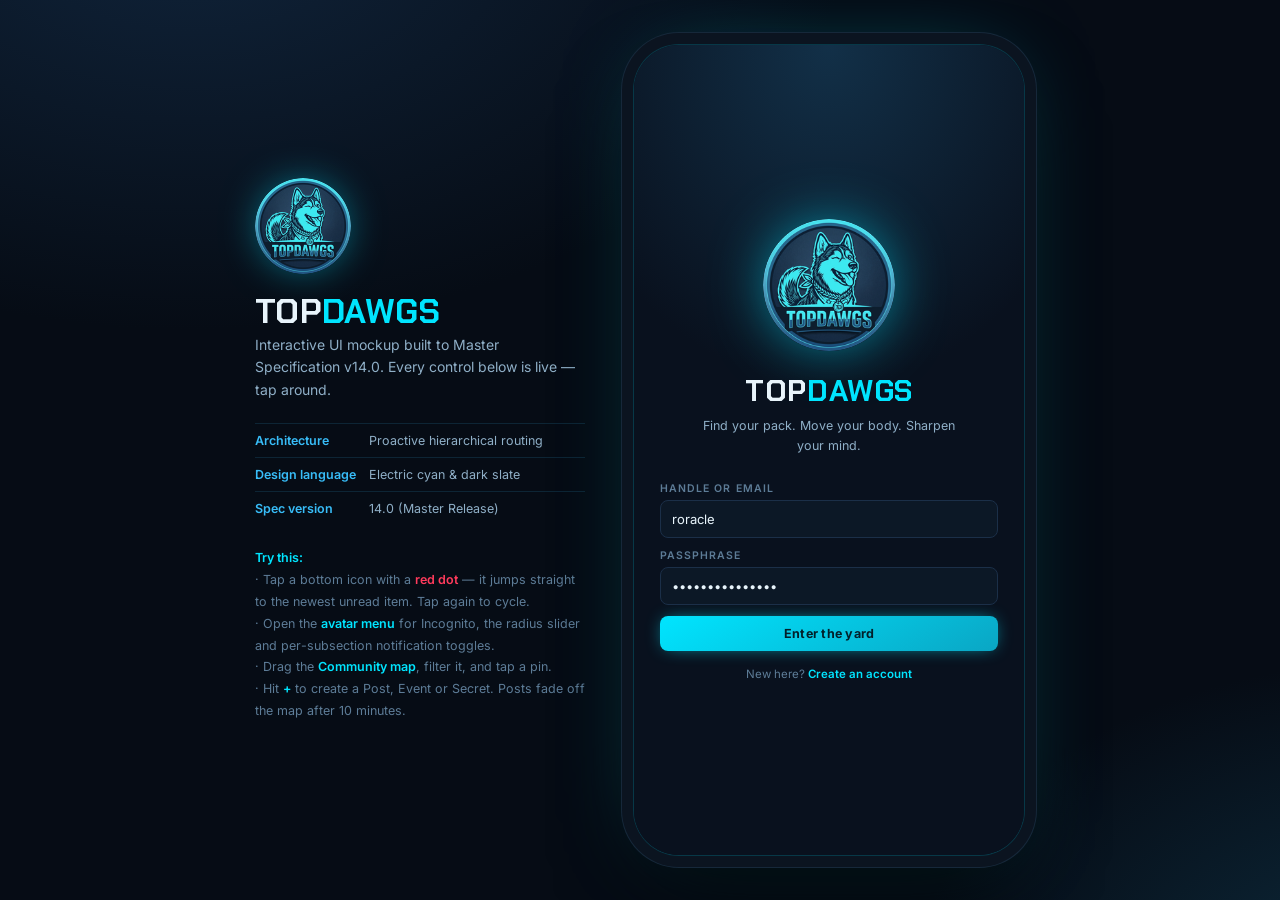
==== commit ce6ad9dc: "New mock up" ====
--- a/index.html
+++ b/index.html
@@ -1,1164 +1,2005 @@
 <!DOCTYPE html>
 <html lang="en">
 <head>
-<meta charset="UTF-8">
-<meta name="viewport" content="width=device-width, initial-scale=1, maximum-scale=1, user-scalable=no, viewport-fit=cover">
-<meta name="theme-color" content="#0a1626">
-<link rel="manifest" href="manifest.json">
-<title>TopDawgs — App Mockup</title>
+<meta charset="utf-8">
+<meta name="viewport" content="width=device-width, initial-scale=1, viewport-fit=cover">
+<meta name="theme-color" content="#09111E">
+<title>TopDawgs — Interactive Mockup</title>
+<meta name="description" content="Interactive UI mockup of the TopDawgs mobile app: proactive hierarchical notifications, community map, pack subsections, body & mind tracking.">
+<link rel="icon" href="[data-uri]">
+<link rel="apple-touch-icon" href="[data-uri]">
+<link rel="preconnect" href="https://fonts.googleapis.com">
+<link rel="preconnect" href="https://fonts.gstatic.com" crossorigin>
+<link href="https://fonts.googleapis.com/css2?family=Chakra+Petch:wght@500;600;700&family=Inter:wght@400;500;600;700&family=JetBrains+Mono:wght@400;600&display=swap" rel="stylesheet">
 <style>
-  :root{
-    --bg-deep:#0a1626;
-    --bg-panel:#0f2138;
-    --bg-panel-2:#132a45;
-    --bg-elevated:#173252;
-    --line:#22405f;
-    --cyan:#5fe3ee;
-    --cyan-dim:#3aa9b8;
-    --cyan-deep:#1c6f80;
-    --sky:#8fd8ea;
-    --ring-blue:#2f6b93;
-    --text:#eaf6fa;
-    --text-dim:#9db7c9;
-    --text-faint:#5f7d92;
-    --amber:#f2b25c;
-    --danger:#e4667a;
-    --radius:18px;
-    --font-display: 'Rajdhani','Segoe UI',sans-serif;
-    --font-body: 'Segoe UI', system-ui, sans-serif;
-  }
-  *{box-sizing:border-box;}
-  html,body{margin:0;padding:0;background:#05090f;color:var(--text);font-family:var(--font-body);}
-  .stage{
-    min-height:100vh; width:100%;
-    display:flex; align-items:flex-start; justify-content:center; gap:28px;
-    padding:36px 16px; flex-wrap:wrap;
-  }
-  .side-note{
-    max-width:240px; font-size:12.5px; color:var(--text-dim); line-height:1.6; padding-top:40px;
-  }
-  .side-note h3{color:var(--sky); font-family:var(--font-display); letter-spacing:0.06em; font-size:15px; margin:0 0 8px;}
-  .side-note code{color:var(--cyan); background:transparent;}
-
-  /* ---------- PHONE FRAME ---------- */
-  .phone{
-    width:375px; height:812px;
-    background:#000; border-radius:52px;
-    padding:12px; box-shadow:0 30px 80px rgba(0,0,0,0.6), 0 0 0 2px #1a1a1a inset;
-    position:relative; flex-shrink:0;
-  }
-  .screen{
-    width:100%; height:100%; border-radius:40px; overflow:hidden;
-    background:var(--bg-deep); position:relative; display:flex; flex-direction:column;
-    background-image:
-      radial-gradient(circle at 15% 0%, rgba(95,227,238,0.10), transparent 40%),
-      radial-gradient(circle at 90% 100%, rgba(47,107,147,0.18), transparent 45%);
-  }
-  .notch{
-    position:absolute; top:0; left:50%; transform:translateX(-50%);
-    width:120px; height:26px; background:#000; border-radius:0 0 16px 16px; z-index:50;
-  }
-  .status-row{
-    display:flex; justify-content:space-between; align-items:center;
-    padding:14px 22px 4px; font-size:12px; font-weight:600; color:var(--text); z-index:20; position:relative;
-  }
-
-  /* ---------- TOP ACTION BAR ---------- */
-  .topbar{
-    display:flex; align-items:center; justify-content:space-between;
-    padding:6px 14px 10px; position:relative; z-index:30; min-height:38px;
-  }
-  .icon-btn{
-    width:38px; height:38px; border-radius:50%;
-    background:rgba(15,33,56,0.7); border:1px solid var(--line);
-    display:flex; align-items:center; justify-content:center; cursor:pointer;
-    backdrop-filter: blur(6px); position:relative; flex-shrink:0;
-  }
-  .icon-btn svg{width:20px;height:20px;}
-  .topbar-left{display:flex; gap:8px; align-items:center;}
-  .topbar-right{display:flex; gap:8px; align-items:center;}
-  .create-menu{left:auto; right:14px; width:140px;}
-  .notif-panel{left:56px; width:235px;}
-  .avatar-btn{
-    width:38px;height:38px;border-radius:50%; padding:0; overflow:hidden;
-    background:linear-gradient(145deg,var(--cyan-deep),var(--ring-blue));
-    border:1.5px solid var(--cyan-dim); display:flex; align-items:center; justify-content:center;
-    cursor:pointer; font-family:var(--font-display); font-weight:700; color:var(--cyan); font-size:14px;
-  }
-  .nav-dot{
-    position:absolute; width:8px; height:8px; border-radius:50%;
-    background:var(--danger); border:1.5px solid var(--bg-deep); display:none;
-  }
-  .dot-inline{width:7px; height:7px; border-radius:50%; background:var(--danger); flex-shrink:0; display:inline-block;}
-  .subsection-pill{
-    background:#081320; border:1px solid var(--line); border-radius:20px;
-    padding:8px 14px; display:flex; align-items:center; gap:6px; cursor:pointer;
-    font-size:12.5px; font-weight:600; color:var(--sky); letter-spacing:0.02em;
-    max-width:190px; white-space:nowrap; overflow:hidden; text-overflow:ellipsis;
-  }
-  .subsection-pill svg{width:12px;height:12px;flex-shrink:0;}
-
-  /* profile top bar */
-  .profile-bar{display:none; align-items:center; justify-content:space-between; width:100%;}
-  .profile-bar.show{display:flex;}
-
-  /* ---------- CONTENT ---------- */
-  .content{
-    flex:1; overflow-y:auto; padding:6px 0 90px; position:relative; z-index:5;
-    scrollbar-width:none;
-  }
-  .content::-webkit-scrollbar{display:none;}
-  .section-pad{padding:0 16px;}
-
-  h1.page-title{
-    font-family:var(--font-display); font-size:22px; letter-spacing:0.03em; margin:6px 0 2px; color:var(--text);
-  }
-  .page-sub{font-size:12px; color:var(--text-faint); margin:0 0 14px;}
-
-  /* ---------- BOTTOM NAV ---------- */
-  .bottomnav{
-    position:absolute; bottom:12px; left:12px; right:12px; height:66px;
-    background:rgba(8,17,29,0.92); border:1px solid var(--line); border-radius:26px;
-    display:flex; align-items:center; justify-content:space-around;
-    backdrop-filter: blur(10px); z-index:40; box-shadow:0 8px 24px rgba(0,0,0,0.45);
-  }
-  .navitem{
-    display:flex; flex-direction:column; align-items:center; gap:3px; cursor:pointer;
-    width:70px; padding:6px 0; border-radius:16px; transition:background .15s;
-  }
-  .navitem .icon-wrap{position:relative; display:flex;}
-  .navitem svg{width:24px;height:24px;}
-  .navitem span.label{font-size:9.5px; font-weight:700; letter-spacing:0.04em; color:var(--text-faint);}
-  .navitem.active{background:rgba(95,227,238,0.08);}
-  .navitem.active span.label{color:var(--cyan);}
-  .navitem.active svg{filter:drop-shadow(0 0 5px rgba(95,227,238,0.6));}
-  .navitem:not(.active) svg{opacity:0.55;}
-
-  /* ---------- CARDS / COMMON ---------- */
-  .card{
-    background:var(--bg-panel); border:1px solid var(--line); border-radius:var(--radius);
-    padding:14px; margin-bottom:12px; position:relative;
-  }
-  .card.green{border-left:3px solid #3ecf8e;}
-  .card.amber{border-left:3px solid var(--amber);}
-  .card.purple{border-left:3px solid #9b7ce8;}
-  .tag{
-    display:inline-flex; align-items:center; gap:4px; font-size:10px; font-weight:700;
-    padding:3px 9px; border-radius:20px; background:rgba(95,227,238,0.12); color:var(--cyan);
-    letter-spacing:0.03em;
-  }
-  .tag.rank-mutt{background:rgba(159,175,190,0.15); color:var(--text-dim);}
-  .tag.rank-pack{background:rgba(95,227,238,0.15); color:var(--cyan);}
-  .tag.rank-top{background:rgba(242,178,92,0.18); color:var(--amber);}
-  .row{display:flex; align-items:center; gap:10px;}
-  .row.between{justify-content:space-between;}
-  .avatar-sm{
-    width:42px;height:42px;border-radius:50%; flex-shrink:0;
-    background:linear-gradient(145deg,var(--cyan-deep),var(--ring-blue)); border:1.5px solid var(--cyan-dim);
-    display:flex;align-items:center;justify-content:center;font-family:var(--font-display);font-weight:700;color:var(--cyan);font-size:14px;
-  }
-  .btn{
-    border:none; border-radius:12px; padding:9px 14px; font-weight:700; font-size:12px; cursor:pointer;
-    font-family:var(--font-body);
-  }
-  .btn-primary{background:var(--cyan); color:#04222a;}
-  .btn-ghost{background:transparent; border:1px solid var(--line); color:var(--text-dim);}
-  .btn-danger-outline{background:transparent;border:1px solid var(--danger); color:var(--danger);}
-  .toggle{
-    width:38px; height:22px; border-radius:20px; background:#1a3350; position:relative; cursor:pointer; flex-shrink:0;
-    border:1px solid var(--line);
-  }
-  .toggle.on{background:var(--cyan-deep); border-color:var(--cyan-dim);}
-  .toggle .knob{
-    position:absolute; top:2px; left:2px; width:16px; height:16px; border-radius:50%; background:var(--text-faint);
-    transition:left .15s, background .15s;
-  }
-  .toggle.on .knob{left:18px; background:var(--cyan);}
-  .toggle.locked{opacity:0.4; cursor:not-allowed;}
-  .divider{height:1px; background:var(--line); margin:10px 0; border:none;}
-  .chip-row{display:flex; gap:8px; overflow-x:auto; padding:2px 0 6px;}
-  .chip{
-    flex-shrink:0; font-size:11px; font-weight:600; padding:6px 12px; border-radius:16px;
-    background:var(--bg-panel-2); border:1px solid var(--line); color:var(--text-dim); white-space:nowrap; cursor:pointer;
-  }
-  .chip.active{background:rgba(95,227,238,0.15); color:var(--cyan); border-color:var(--cyan-dim);}
-
-  /* post media / nsfw states */
-  .blur-media{height:110px;border-radius:12px;background:linear-gradient(135deg,#1a3350,#0c1a2c);}
-  .nsfw-pending-overlay, .nsfw-tag-overlay{
-    position:absolute; inset:0; border-radius:12px; display:flex; flex-direction:column;
-    align-items:center; justify-content:center; text-align:center; padding:10px; font-size:11px; color:#fff;
-  }
-  .nsfw-pending-overlay{background:rgba(4,10,18,0.72);}
-  .nsfw-tag-overlay{background:rgba(4,10,18,0.55);}
-
-  /* map view */
-  .map-wrap{position:relative; flex:1; min-height:520px;}
-  .map-canvas{
-    position:absolute; inset:0;
-    background:
-      radial-gradient(circle at 30% 20%, rgba(95,227,238,0.07), transparent 35%),
-      radial-gradient(circle at 75% 65%, rgba(47,107,147,0.16), transparent 40%),
-      repeating-linear-gradient(0deg, rgba(255,255,255,0.02) 0 1px, transparent 1px 42px),
-      repeating-linear-gradient(90deg, rgba(255,255,255,0.02) 0 1px, transparent 1px 42px),
-      #0c1a2c;
-  }
-  .pin{
-    position:absolute; width:30px; height:30px; border-radius:50% 50% 50% 0; transform:rotate(-45deg);
-    display:flex; align-items:center; justify-content:center; cursor:pointer; box-shadow:0 4px 10px rgba(0,0,0,0.4);
-  }
-  .pin svg{transform:rotate(45deg); width:14px; height:14px;}
-  .pin.partner{background:var(--cyan);}
-  .pin.partner svg{color:#04222a;}
-  .pin.event{background:var(--amber);}
-  .pin.event svg{color:#331d02;}
-  .pin.haven{background:#9b7ce8;}
-  .pin.haven svg{color:#1c0f38;}
-  .pin-post-wrap{position:absolute; width:38px; height:38px; cursor:pointer;}
-  .post-avatar{
-    width:38px; height:38px; border-radius:50%;
-    background:linear-gradient(145deg,var(--cyan-deep),var(--ring-blue)); border:2px solid var(--cyan-dim);
-    display:flex; align-items:center; justify-content:center;
-    font-family:var(--font-display); font-weight:700; color:var(--cyan); font-size:12px;
-    box-shadow:0 4px 12px rgba(0,0,0,0.45);
-  }
-  .post-bubble-badge{
-    position:absolute; bottom:-3px; right:-4px; width:18px; height:18px; border-radius:50%;
-    background:var(--cyan); border:2px solid var(--bg-deep); display:flex; align-items:center; justify-content:center;
-  }
-  .post-bubble-badge svg{width:10px; height:10px; color:#04222a;}
-
-  /* bottom sheet */
-  .sheet-overlay{
-    position:absolute; inset:0; background:rgba(4,10,18,0.55); z-index:60; display:none;
-    align-items:flex-end; border-radius:40px; overflow:hidden;
-  }
-  .sheet-overlay.show{display:flex;}
-  .sheet{
-    width:100%; background:var(--bg-panel-2); border-top:1px solid var(--line);
-    border-radius:22px 22px 0 0; padding:10px 18px 24px; max-height:80%; overflow-y:auto;
-  }
-  .sheet-handle{width:40px; height:4px; background:var(--line); border-radius:4px; margin:4px auto 12px;}
-
-  /* dropdown panel */
-  .dropdown-panel{
-    position:absolute; top:56px; left:14px; width:230px; background:var(--bg-panel-2);
-    border:1px solid var(--line); border-radius:16px; padding:12px; z-index:70; display:none;
-    box-shadow:0 12px 30px rgba(0,0,0,0.5); max-height:340px; overflow-y:auto;
-  }
-  .dropdown-panel.show{display:block;}
-  .dropdown-panel .item{display:flex; align-items:center; justify-content:space-between; padding:9px 2px; font-size:12.5px; cursor:pointer;}
-  .dropdown-panel .item .label{color:var(--text);}
-  .dropdown-panel .sub-label{font-size:10px; color:var(--text-faint); margin-top:1px;}
-  .slider-track{height:4px; background:var(--line); border-radius:4px; position:relative; margin:8px 2px 4px;}
-  .slider-fill{position:absolute; top:0; left:0; height:100%; width:45%; background:var(--cyan); border-radius:4px;}
-  .slider-thumb{position:absolute; top:50%; left:45%; width:12px; height:12px; background:var(--cyan); border-radius:50%; transform:translate(-50%,-50%);}
-
-  .subsection-menu{
-    position:absolute; top:56px; right:14px; width:200px; background:var(--bg-panel-2);
-    border:1px solid var(--line); border-radius:14px; padding:6px; z-index:70; display:none;
-  }
-  .subsection-menu.show{display:block;}
-  .subsection-menu .opt{
-    padding:9px 10px; font-size:12.5px; border-radius:9px; cursor:pointer; color:var(--text-dim);
-    display:flex; align-items:center; justify-content:space-between;
-  }
-  .subsection-menu .opt.active{background:rgba(95,227,238,0.12); color:var(--cyan); font-weight:700;}
-
-  .segmented{display:flex; background:var(--bg-panel-2); border:1px solid var(--line); border-radius:14px; padding:3px; margin-bottom:14px;}
-  .segmented .seg{flex:1; text-align:center; padding:8px 0; font-size:12px; font-weight:700; border-radius:11px; cursor:pointer; color:var(--text-dim);}
-  .segmented .seg.active{background:var(--cyan); color:#04222a;}
-
-  .locked-note{font-size:10.5px; color:var(--text-faint); margin-top:6px; font-style:italic;}
-
-  /* ---------- PROFILE ---------- */
-  .profile-header{display:flex; flex-direction:column; align-items:center; text-align:center; padding:10px 0 6px;}
-  .profile-avatar-lg{
-    width:84px;height:84px;border-radius:50%;
-    background:linear-gradient(145deg,var(--cyan-deep),var(--ring-blue)); border:3px solid var(--cyan-dim);
-    display:flex;align-items:center;justify-content:center; font-family:var(--font-display); font-weight:700; font-size:28px;
-    color:var(--cyan); box-shadow:0 8px 20px rgba(95,227,238,.25);
-  }
-  .profile-name{font-family:var(--font-display); font-size:19px; margin-top:10px;}
-  .profile-handle{font-size:12px; color:var(--text-faint);}
-  .score-track{position:relative; height:10px; background:var(--bg-panel-2); border:1px solid var(--line); border-radius:10px;}
-  .score-fill{position:absolute; top:0; left:0; height:100%; background:linear-gradient(90deg,var(--cyan-deep),var(--cyan)); border-radius:10px;}
-  .score-ticks{display:flex; justify-content:space-between; margin-top:6px;}
-  .score-tick{font-size:9px; color:var(--text-faint); display:flex; flex-direction:column; align-items:center; gap:2px;}
-  .score-tick.reached{color:var(--cyan);}
-  .verify-row{display:flex; align-items:center; justify-content:space-between; padding:10px 0; border-bottom:1px solid var(--line);}
-  .verify-row:last-child{border-bottom:none;}
-  .photo-grid{display:grid; grid-template-columns:repeat(3,1fr); gap:8px; margin-top:8px;}
-  .photo-tile{aspect-ratio:1; border-radius:10px; cursor:pointer; position:relative; overflow:hidden;}
-  .rate-badge{position:absolute; bottom:4px; right:4px; background:rgba(4,10,18,.6); border-radius:8px; padding:2px 6px; font-size:9px; color:#fff;}
-
-  /* ---------- REAL DEVICE / WRAPPED-APK MODE ---------- */
-  @media (max-width: 480px){
-    .side-note{ display:none; }
-    .stage{ padding:0; align-items:stretch; }
-    .phone{
-      width:100vw; height:100vh; height:100dvh;
-      border-radius:0; padding:0; box-shadow:none; background:var(--bg-deep);
-    }
-    .screen{ border-radius:0; }
-    .notch{ display:none; }
-  }
+/* ============================================================
+   TopDawgs — Design tokens (from Master Spec v14.0 §1)
+   ============================================================ */
+:root{
+  --canvas:#09111E;        /* Canvas Dark   — main app background */
+  --surface:#122133;       /* Surface Dark  — cards, list items, modals */
+  --surface-2:#1B2F48;     /* Surface Secondary — borders, inputs, unselected rings */
+  --cyan:#00E5FF;          /* Primary Accent — active tabs, CTAs, glows */
+  --sky:#38BDF8;           /* Secondary Accent — subtitles, voice waves */
+
+  --text:#E8F4FB;
+  --text-dim:#8FAFC7;
+  --text-faint:#5D7C97;
+  --dot:#FF3B5C;           /* proactive unread indicator */
+  --ok:#22C55E;
+  --warn:#F59E0B;
+  --violet:#A78BFA;
+
+  --r-sm:8px; --r-md:12px; --r-lg:18px; --r-xl:26px;
+  --glow:0 0 0 1px rgba(0,229,255,.35), 0 0 22px -6px rgba(0,229,255,.55);
+  --display:"Chakra Petch", "Segoe UI Semibold", system-ui, sans-serif;
+  --body:"Inter", system-ui, -apple-system, "Segoe UI", Roboto, sans-serif;
+  --mono:"JetBrains Mono", ui-monospace, "SF Mono", Menlo, monospace;
+  --hdr-h:56px; --nav-h:62px; --status-h:26px;
+}
+
+*{box-sizing:border-box; -webkit-tap-highlight-color:transparent;}
+html,body{height:100%;}
+body{
+  margin:0; font-family:var(--body); color:var(--text);
+  background:
+    radial-gradient(1100px 700px at 15% -10%, #10243b 0%, transparent 60%),
+    radial-gradient(900px 600px at 110% 110%, #0d2b3d 0%, transparent 55%),
+    #060c15;
+  display:flex; align-items:center; justify-content:center; gap:48px;
+  padding:32px; overflow:hidden;
+}
+button{font:inherit; color:inherit; background:none; border:none; cursor:pointer;}
+input,textarea,select{font:inherit; color:inherit;}
+::-webkit-scrollbar{width:0; height:0;}
+*{scrollbar-width:none;}
+
+/* ---------- Desktop side panel ---------- */
+#stage-info{width:330px; flex:0 0 330px;}
+#stage-info .badge{width:96px; height:96px; border-radius:50%; display:block; margin-bottom:20px;
+  box-shadow:0 0 40px -8px rgba(0,229,255,.6);}
+#stage-info h1{font-family:var(--display); font-size:34px; line-height:1; letter-spacing:.01em; margin:0 0 6px;}
+#stage-info h1 span{color:var(--cyan);}
+#stage-info .sub{color:var(--text-dim); font-size:14px; margin:0 0 22px; line-height:1.6;}
+#stage-info .kv{display:flex; gap:10px; font-size:12.5px; padding:9px 0; border-top:1px solid rgba(56,189,248,.14);}
+#stage-info .kv b{color:var(--sky); font-weight:600; min-width:104px; flex:0 0 104px;}
+#stage-info .kv span{color:var(--text-dim);}
+#stage-info .tips{margin-top:22px; font-size:12.5px; color:var(--text-faint); line-height:1.75;}
+#stage-info .tips b{color:var(--cyan); font-weight:600;}
+
+/* ---------- Phone shell ---------- */
+#phone{
+  position:relative; width:392px; height:min(812px, calc(100vh - 60px)); flex:0 0 392px;
+  background:var(--canvas); border-radius:46px; overflow:hidden;
+  border:1px solid rgba(0,229,255,.18);
+  box-shadow:0 0 0 11px #0b1420, 0 0 0 12px #16283a, 0 40px 90px -20px rgba(0,0,0,.9), 0 0 90px -30px rgba(0,229,255,.5);
+  display:flex; flex-direction:column;
+}
+.notch{position:absolute; top:0; left:50%; transform:translateX(-50%); width:150px; height:26px;
+  background:#060c15; border-radius:0 0 16px 16px; z-index:60;}
+
+/* ---------- Status bar ---------- */
+.statusbar{height:var(--status-h); flex:0 0 var(--status-h); display:flex; align-items:center;
+  justify-content:space-between; padding:0 22px; font:600 11.5px/1 var(--mono); color:var(--cyan);
+  letter-spacing:.04em; padding-top:6px;}
+.statusbar .right{display:flex; align-items:center; gap:5px; color:var(--text-dim);}
+.batt{width:20px; height:10px; border:1.2px solid var(--text-dim); border-radius:2.5px; position:relative;}
+.batt::after{content:""; position:absolute; inset:1.5px; background:var(--cyan); border-radius:1px;}
+.batt::before{content:""; position:absolute; right:-3.5px; top:3px; width:2px; height:4px; background:var(--text-dim); border-radius:0 1px 1px 0;}
+
+/* ============================================================
+   Global header (§1 — avatar menu, shop, +, subsection pill)
+   ============================================================ */
+#hdr{height:var(--hdr-h); flex:0 0 var(--hdr-h); display:flex; align-items:center; gap:9px;
+  padding:0 12px; background:linear-gradient(#0d1a2a, #0a1421); border-bottom:1px solid rgba(56,189,248,.13); z-index:40;}
+.avatar-btn{position:relative; width:34px; height:34px; border-radius:50%; overflow:hidden;
+  border:1.5px solid var(--cyan); flex:0 0 34px; display:grid; place-items:center;
+  background:radial-gradient(circle at 30% 25%, #17384f, #0c1c2c); font:700 12px var(--display); color:var(--cyan);}
+.avatar-btn.incog{border-color:var(--violet); color:var(--violet);}
+.avatar-btn .ring{position:absolute; inset:0; border-radius:50%; box-shadow:inset 0 0 10px rgba(0,229,255,.35);}
+.icon-btn{width:34px; height:34px; border-radius:50%; display:grid; place-items:center;
+  background:var(--surface); border:1px solid var(--surface-2); flex:0 0 34px; transition:.16s;}
+.icon-btn:hover{border-color:var(--cyan);}
+.icon-btn svg{width:17px; height:17px;}
+.hdr-spacer{flex:1;}
+svg{flex:0 0 auto;}
+.avatar-btn svg, .pill svg, .chat-head svg, .card h3 svg, .dd-title svg,
+.popup-sec svg, .verify-step svg{width:16px; height:16px;}
+.lock-ov svg{width:18px; height:18px;}
+.create-btn{width:32px; height:32px; border-radius:50%; flex:0 0 32px; display:grid; place-items:center;
+  background:linear-gradient(160deg, var(--cyan), #0396b3); color:#04222c; font-weight:700;
+  box-shadow:0 0 16px -3px rgba(0,229,255,.75); transition:transform .16s;}
+.create-btn:active{transform:scale(.9) rotate(90deg);}
+.create-btn svg{width:16px; height:16px;}
+.pill{display:flex; align-items:center; gap:6px; height:32px; padding:0 11px; border-radius:999px;
+  background:var(--surface); border:1px solid var(--surface-2); font-size:12.5px; font-weight:600;
+  color:var(--sky); white-space:nowrap; max-width:132px;}
+.pill:hover{border-color:var(--cyan);}
+.pill .caret{font-size:9px; opacity:.8;}
+.pill .label{overflow:hidden; text-overflow:ellipsis;}
+
+/* red dot */
+.dot{position:absolute; width:9px; height:9px; border-radius:50%; background:var(--dot);
+  border:1.5px solid #0d1a2a; top:-1px; right:-1px; box-shadow:0 0 8px rgba(255,59,92,.9);}
+.dot-inline{display:inline-block; width:7px; height:7px; border-radius:50%; background:var(--dot);
+  box-shadow:0 0 7px rgba(255,59,92,.9); margin-left:auto; flex:0 0 7px;}
+
+/* ============================================================
+   Viewport
+   ============================================================ */
+#view{flex:1; overflow-y:auto; overflow-x:hidden; padding:12px 12px 18px; position:relative;
+  -webkit-overflow-scrolling:touch;}
+#view.nopad{padding:0;}
+.screen-in{animation:fadeUp .26s ease both;}
+@keyframes fadeUp{from{opacity:0; transform:translateY(8px);} to{opacity:1; transform:none;}}
+
+/* ============================================================
+   Bottom navigation (§1 — 4 sections, proactive dots)
+   ============================================================ */
+#nav{height:var(--nav-h); flex:0 0 var(--nav-h); display:flex; align-items:center;
+  background:linear-gradient(#0b1726, #081220); border-top:1px solid rgba(56,189,248,.14); padding-bottom:6px;}
+.nav-item{flex:1; display:flex; flex-direction:column; align-items:center; gap:3px; padding-top:6px; position:relative;}
+.nav-badge{position:relative; width:34px; height:34px; border-radius:50%; display:grid; place-items:center;
+  background:#0e1c2c; border:1px solid var(--surface-2); transition:.2s;}
+.nav-item svg{width:19px; height:19px; stroke:var(--text-faint); fill:none; stroke-width:1.6;
+  stroke-linecap:round; stroke-linejoin:round; transition:.2s;}
+.nav-item .nm{font-size:9.5px; letter-spacing:.04em; color:var(--text-faint); font-weight:600; transition:.2s;}
+.nav-item.on .nav-badge{border-color:var(--cyan); background:#0a2333; box-shadow:var(--glow);}
+.nav-item.on svg{stroke:var(--cyan);}
+.nav-item.on .nm{color:var(--cyan);}
+.nav-item:active .nav-badge{transform:scale(.9);}
+
+/* ============================================================
+   Cards & generic UI
+   ============================================================ */
+.card{background:var(--surface); border:1px solid var(--surface-2); border-radius:var(--r-md);
+  padding:12px; margin-bottom:10px; position:relative;}
+.card.accent{border-color:rgba(0,229,255,.45); box-shadow:0 0 18px -10px rgba(0,229,255,.8);}
+.card h3{margin:0 0 4px; font:600 14px/1.3 var(--display); color:var(--cyan); letter-spacing:.01em;
+  display:flex; align-items:center; gap:7px;}
+.card p{margin:0; font-size:12.5px; color:var(--text-dim); line-height:1.55;}
+.card .meta{font-size:11px; color:var(--text-faint); margin-top:6px;}
+.unreadbar{position:absolute; left:0; top:10px; bottom:10px; width:3px; border-radius:0 3px 3px 0; background:var(--dot);}
+.is-jumped{animation:jump 2.2s ease;}
+@keyframes jump{
+  0%,100%{box-shadow:0 0 0 0 rgba(0,229,255,0); border-color:var(--surface-2);}
+  12%,60%{box-shadow:0 0 26px -4px rgba(0,229,255,.9); border-color:var(--cyan);}
+}
+.badge-tag{font:600 9.5px/1 var(--body); letter-spacing:.09em; text-transform:uppercase;
+  padding:4px 7px; border-radius:5px; background:rgba(0,229,255,.13); color:var(--cyan);
+  border:1px solid rgba(0,229,255,.3); white-space:nowrap;}
+.badge-tag.new{background:rgba(255,59,92,.15); color:#FF6B84; border-color:rgba(255,59,92,.4);}
+.badge-tag.violet{background:rgba(167,139,250,.14); color:var(--violet); border-color:rgba(167,139,250,.35);}
+.badge-tag.ok{background:rgba(34,197,94,.14); color:#4ADE80; border-color:rgba(34,197,94,.35);}
+.badge-tag.warn{background:rgba(245,158,11,.14); color:#FBBF24; border-color:rgba(245,158,11,.35);}
+.row{display:flex; align-items:center; gap:9px;}
+.row.between{justify-content:space-between;}
+.cta{display:block; width:100%; text-align:center; padding:10px; border-radius:var(--r-sm);
+  background:linear-gradient(150deg, var(--cyan), #0aa6c4); color:#03202a; font:700 12.5px var(--body);
+  letter-spacing:.02em; box-shadow:0 0 18px -6px rgba(0,229,255,.9); transition:.16s;}
+.cta:active{transform:scale(.98);}
+.cta.ghost{background:transparent; color:var(--sky); border:1px solid var(--surface-2); box-shadow:none;}
+.cta.ghost:hover{border-color:var(--sky);}
+.cta.danger{background:linear-gradient(150deg,#FF3B5C,#B91C1C); color:#fff; box-shadow:none;}
+.cta.joined{background:transparent; border:1px solid var(--ok); color:#4ADE80; box-shadow:none;}
+.cta[disabled]{opacity:.4; pointer-events:none;}
+.sec-title{font:600 10.5px var(--body); letter-spacing:.14em; text-transform:uppercase;
+  color:var(--text-faint); margin:14px 2px 8px;}
+.sec-title:first-child{margin-top:2px;}
+.empty{text-align:center; padding:44px 20px; color:var(--text-faint); font-size:12.5px; line-height:1.7;}
+.empty svg{width:38px; height:38px; stroke:var(--surface-2); fill:none; stroke-width:1.4; margin-bottom:12px;}
+.heads{display:flex; align-items:center;}
+.head{width:24px; height:24px; border-radius:50%; border:1.5px solid var(--surface); margin-left:-7px;
+  display:grid; place-items:center; font:700 9px var(--display); color:#04222c; flex:0 0 24px;}
+.head:first-child{margin-left:0;}
+.head.creator{border-color:var(--cyan); box-shadow:0 0 9px -1px rgba(0,229,255,.8);}
+.head.more{background:var(--surface-2); color:var(--text-dim); font-size:8.5px;}
+.stars{color:var(--warn); font-size:11.5px; letter-spacing:.06em;}
+.divider{height:1px; background:var(--surface-2); margin:10px 0;}
+
+/* toggles */
+.tgl-row{display:flex; align-items:center; gap:10px; padding:9px 0; border-bottom:1px solid rgba(27,47,72,.7); font-size:12.5px;}
+.tgl-row:last-child{border-bottom:none;}
+.tgl-row .lbl{flex:1; color:var(--text);}
+.tgl-row .lbl small{display:block; color:var(--text-faint); font-size:10.5px; margin-top:2px; line-height:1.4;}
+.tgl{width:44px; height:23px; border-radius:999px; background:var(--surface-2); position:relative;
+  flex:0 0 44px; transition:.2s; border:1px solid transparent;}
+.tgl::after{content:""; position:absolute; top:2px; left:2px; width:17px; height:17px; border-radius:50%;
+  background:var(--text-faint); transition:.2s;}
+.tgl.on{background:rgba(0,229,255,.2); border-color:var(--cyan);}
+.tgl.on::after{transform:translateX(21px); background:var(--cyan); box-shadow:0 0 10px rgba(0,229,255,.9);}
+.tgl.lock{opacity:.45;}
+.tgl-state{font:600 9.5px var(--mono); letter-spacing:.1em; width:26px; text-align:right; color:var(--text-faint);}
+.tgl-state.on{color:var(--cyan);}
+
+/* inputs */
+.field{margin-bottom:11px;}
+.field label{display:block; font-size:10.5px; letter-spacing:.1em; text-transform:uppercase;
+  color:var(--text-faint); margin-bottom:5px; font-weight:600;}
+.field input, .field textarea, .field select{width:100%; background:#0c1826; border:1px solid var(--surface-2);
+  border-radius:var(--r-sm); padding:10px 11px; font-size:13px; color:var(--text); outline:none; transition:.15s;}
+.field textarea{min-height:74px; resize:none;}
+.field input:focus, .field textarea:focus, .field select:focus{border-color:var(--cyan); box-shadow:0 0 0 3px rgba(0,229,255,.1);}
+.field .hint{font-size:10.5px; color:var(--text-faint); margin-top:5px; line-height:1.5;}
+
+/* range */
+input[type=range]{-webkit-appearance:none; width:100%; height:4px; border-radius:4px; background:var(--surface-2); outline:none;}
+input[type=range]::-webkit-slider-thumb{-webkit-appearance:none; width:16px; height:16px; border-radius:50%;
+  background:var(--cyan); box-shadow:0 0 12px rgba(0,229,255,.9); cursor:pointer; border:2px solid #06212b;}
+input[type=range]::-moz-range-thumb{width:16px; height:16px; border-radius:50%; background:var(--cyan);
+  border:2px solid #06212b; box-shadow:0 0 12px rgba(0,229,255,.9); cursor:pointer;}
+
+/* ============================================================
+   Community map (§3.1)
+   ============================================================ */
+#map{position:absolute; inset:0; overflow:hidden; background:#0a1522; touch-action:none; cursor:grab;}
+#map.drag{cursor:grabbing;}
+#map-layer{position:absolute; width:170%; height:170%; left:-35%; top:-35%; will-change:transform;}
+.map-grid{position:absolute; inset:0;
+  background-image:
+    linear-gradient(rgba(56,189,248,.055) 1px, transparent 1px),
+    linear-gradient(90deg, rgba(56,189,248,.055) 1px, transparent 1px);
+  background-size:34px 34px;}
+.map-glow{position:absolute; inset:0; background:radial-gradient(60% 45% at 50% 45%, rgba(0,229,255,.09), transparent 70%);}
+.road{position:absolute; background:rgba(56,189,248,.11);}
+.water{position:absolute; background:rgba(0,229,255,.05); border:1px solid rgba(0,229,255,.09); border-radius:44% 56% 50% 50%;}
+.pin{position:absolute; transform:translate(-50%,-100%); display:flex; flex-direction:column; align-items:center;
+  gap:2px; z-index:5; transition:opacity .4s;}
+.pin-chip{display:flex; align-items:center; gap:5px; padding:4px 8px; border-radius:999px;
+  background:var(--surface); border:1px solid var(--surface-2); font:600 10px var(--body);
+  white-space:nowrap; box-shadow:0 4px 12px rgba(0,0,0,.55);}
+.pin-chip .ic{font-size:11px; line-height:1;}
+.pin[data-t=event] .pin-chip{border-color:rgba(0,229,255,.5); color:var(--cyan);}
+.pin[data-t=haven] .pin-chip{border-color:rgba(167,139,250,.5); color:var(--violet);}
+.pin[data-t=post] .pin-chip{border-color:rgba(245,158,11,.5); color:#FBBF24;}
+.pin[data-t=gym] .pin-chip{border-color:rgba(34,197,94,.45); color:#4ADE80;}
+.pin[data-t=restaurant] .pin-chip{border-color:rgba(255,59,92,.45); color:#FF8DA1;}
+.pin[data-t=other] .pin-chip{border-color:rgba(56,189,248,.45); color:var(--sky);}
+.pin-stem{width:1px; height:9px; background:currentColor; opacity:.5;}
+.pin.hidden{display:none;}
+.person{position:absolute; transform:translate(-50%,-50%); z-index:4;}
+.person .fuzz{position:absolute; left:50%; top:50%; transform:translate(-50%,-50%); border-radius:50%;
+  background:radial-gradient(circle, rgba(0,229,255,.20), rgba(0,229,255,.03) 70%, transparent);
+  border:1px solid rgba(0,229,255,.16); transition:width .3s, height .3s;}
+.person .who{position:relative; width:26px; height:26px; border-radius:50%; display:grid; place-items:center;
+  font:700 9.5px var(--display); color:#04222c; border:1.5px solid rgba(0,229,255,.7);
+  box-shadow:0 0 12px -2px rgba(0,229,255,.8);}
+.person.me .who{border-color:#fff; box-shadow:0 0 14px rgba(255,255,255,.5);}
+.map-ui{position:absolute; z-index:20;}
+.map-legend{left:10px; bottom:10px; display:flex; gap:5px; flex-wrap:wrap; max-width:190px;}
+.legend-chip{font:600 9px var(--body); letter-spacing:.05em; padding:4px 7px; border-radius:999px;
+  background:rgba(9,17,30,.85); border:1px solid var(--surface-2); color:var(--text-faint); text-transform:uppercase;}
+.legend-chip.on{color:var(--cyan); border-color:rgba(0,229,255,.45);}
+.zoom{right:10px; bottom:78px; display:flex; flex-direction:column; gap:6px;}
+.zoom button{width:32px; height:32px; border-radius:9px; background:rgba(9,17,30,.9); border:1px solid var(--surface-2);
+  color:var(--sky); font-size:16px; display:grid; place-items:center;}
+.zoom button:hover{border-color:var(--cyan);}
+.radius-readout{left:10px; top:10px; font:600 9.5px var(--mono); letter-spacing:.06em; color:var(--sky);
+  background:rgba(9,17,30,.85); border:1px solid var(--surface-2); padding:5px 9px; border-radius:999px;}
+.radius-readout.incog{color:var(--violet); border-color:rgba(167,139,250,.4);}
+
+/* map popup info box (§3.1 standardized order) */
+#popup{position:absolute; left:10px; right:10px; bottom:calc(var(--nav-h) + 10px); z-index:30;
+  background:linear-gradient(#152740, #101f33); border:1px solid rgba(0,229,255,.45); border-radius:var(--r-lg);
+  box-shadow:0 -10px 40px rgba(0,0,0,.75), 0 0 30px -12px rgba(0,229,255,.8);
+  padding:13px; animation:popIn .25s cubic-bezier(.2,1.2,.4,1) both; max-height:74%; overflow-y:auto;}
+@keyframes popIn{from{opacity:0; transform:translateY(22px) scale(.97);} to{opacity:1; transform:none;}}
+#popup .close{position:absolute; top:10px; right:10px; width:24px; height:24px; border-radius:50%;
+  background:var(--surface-2); color:var(--text-dim); display:grid; place-items:center; font-size:13px;}
+.popup-sec{margin-top:10px;}
+.popup-sec .lab{font:600 9.5px var(--body); letter-spacing:.12em; text-transform:uppercase; color:var(--text-faint); margin-bottom:6px;}
+.mini-chat{background:#0b1725; border:1px solid var(--surface-2); border-radius:var(--r-sm); padding:8px; max-height:96px; overflow-y:auto;}
+.mini-chat .m{font-size:11.5px; color:var(--text-dim); margin-bottom:5px; line-height:1.45;}
+.mini-chat .m:last-child{margin-bottom:0;}
+.mini-chat .m b{color:var(--sky); font-weight:600;}
+.mini-input{display:flex; gap:6px; margin-top:7px;}
+.mini-input input{flex:1; background:#0c1826; border:1px solid var(--surface-2); border-radius:999px;
+  padding:7px 11px; font-size:11.5px; outline:none;}
+.mini-input input:focus{border-color:var(--cyan);}
+.mini-input button{width:30px; height:30px; border-radius:50%; background:var(--cyan); color:#03202a;
+  display:grid; place-items:center; font-weight:700; flex:0 0 30px;}
+
+/* ============================================================
+   Chat / messaging
+   ============================================================ */
+.chatwrap{display:flex; flex-direction:column; height:100%;}
+.chat-head{display:flex; align-items:center; gap:9px; padding:9px 12px; border-bottom:1px solid var(--surface-2);
+  background:#0c1a29;}
+.chat-head .nm{font:600 13px var(--display); color:var(--cyan);}
+.chat-head .st{font-size:10.5px; color:var(--text-faint);}
+.chat-scroll{flex:1; overflow-y:auto; padding:12px; display:flex; flex-direction:column; gap:9px;}
+.bub{max-width:78%; padding:9px 11px; border-radius:14px; font-size:12.5px; line-height:1.5; position:relative;}
+.bub.them{background:var(--surface); border:1px solid var(--surface-2); border-bottom-left-radius:4px; align-self:flex-start;}
+.bub.me{background:linear-gradient(150deg, rgba(0,229,255,.22), rgba(0,229,255,.10));
+  border:1px solid rgba(0,229,255,.42); border-bottom-right-radius:4px; align-self:flex-end;}
+.bub .who{font:600 10.5px var(--body); color:var(--sky); margin-bottom:3px;}
+.bub .tm{font-size:9.5px; color:var(--text-faint); margin-top:4px; text-align:right;}
+.bub.sys{align-self:center; background:none; border:1px dashed var(--surface-2); color:var(--text-faint);
+  font-size:10.5px; padding:5px 10px; border-radius:999px;}
+.voice{display:flex; align-items:center; gap:9px; min-width:172px;}
+.voice .play{width:28px; height:28px; border-radius:50%; background:rgba(0,229,255,.16); border:1px solid var(--cyan);
+  color:var(--cyan); display:grid; place-items:center; flex:0 0 28px; font-size:11px;}
+.wave{flex:1; display:flex; align-items:center; gap:2px; height:22px;}
+.wave i{display:block; width:2.5px; border-radius:2px; background:var(--sky); opacity:.45; transition:.1s;}
+.wave i.lit{background:var(--cyan); opacity:1;}
+.voice .dur{font:600 10px var(--mono); color:var(--text-faint);}
+.composer{display:flex; align-items:center; gap:7px; padding:9px 11px; border-top:1px solid var(--surface-2); background:#0b1725;}
+.composer input{flex:1; background:#0e1e2f; border:1px solid var(--surface-2); border-radius:999px;
+  padding:9px 13px; font-size:12.5px; outline:none;}
+.composer input:focus{border-color:var(--cyan);}
+.composer .mic, .composer .send{width:34px; height:34px; border-radius:50%; display:grid; place-items:center; flex:0 0 34px;}
+.composer .mic{background:var(--surface); border:1px solid var(--surface-2); color:var(--sky);}
+.composer .mic.rec{background:rgba(255,59,92,.2); border-color:var(--dot); color:#FF6B84; animation:pulse 1.1s infinite;}
+@keyframes pulse{0%,100%{box-shadow:0 0 0 0 rgba(255,59,92,.6);} 50%{box-shadow:0 0 0 8px rgba(255,59,92,0);}}
+.composer .send{background:var(--cyan); color:#03202a;}
+.composer svg{width:16px; height:16px; stroke:currentColor; fill:none; stroke-width:1.8; stroke-linecap:round; stroke-linejoin:round;}
+.rec-bar{display:flex; align-items:center; gap:9px; flex:1; padding-left:4px;}
+.rec-bar .t{font:600 11px var(--mono); color:#FF6B84;}
+.rec-bar .live{flex:1; display:flex; align-items:center; gap:2px; height:22px;}
+.rec-bar .live i{width:2.5px; background:var(--dot); border-radius:2px; animation:bar .7s ease-in-out infinite alternate;}
+@keyframes bar{from{height:15%;} to{height:100%;}}
+.rec-bar .cancel{font-size:11px; color:var(--text-faint);}
+
+/* thread list */
+.thread{display:flex; gap:10px; align-items:center; padding:11px; background:var(--surface);
+  border:1px solid var(--surface-2); border-radius:var(--r-md); margin-bottom:8px; position:relative; width:100%; text-align:left;}
+.thread .av{width:38px; height:38px; border-radius:50%; flex:0 0 38px; display:grid; place-items:center;
+  font:700 12px var(--display); color:#04222c;}
+.thread .bd{flex:1; min-width:0; display:block;}
+.thread .nm{font:600 13px var(--body); display:flex; align-items:center; gap:6px;}
+.thread .pv{display:block; font-size:11.5px; color:var(--text-dim); overflow:hidden; text-overflow:ellipsis; white-space:nowrap; margin-top:2px;}
+.thread .tm{font-size:9.5px; color:var(--text-faint); align-self:flex-start;}
+
+/* progress */
+.bar{display:block; height:6px; border-radius:6px; background:var(--surface-2); overflow:hidden;}
+.bar i{display:block; height:100%; border-radius:6px; background:linear-gradient(90deg, var(--sky), var(--cyan));
+  box-shadow:0 0 12px -2px rgba(0,229,255,.9); transition:width .4s;}
+.ring-stat{display:flex; gap:12px; align-items:center;}
+.ring-stat svg{width:56px; height:56px; flex:0 0 56px; transform:rotate(-90deg);}
+.ring-stat circle{fill:none; stroke-width:6; stroke-linecap:round;}
+.check{width:20px; height:20px; border-radius:6px; border:1.5px solid var(--surface-2); display:grid;
+  place-items:center; flex:0 0 20px; font-size:11px; color:transparent; transition:.15s;}
+.check.on{background:rgba(0,229,255,.16); border-color:var(--cyan); color:var(--cyan);}
+.item-row{display:flex; align-items:center; gap:10px; padding:10px 0; border-bottom:1px solid rgba(27,47,72,.6); font-size:12.5px;}
+.item-row:last-child{border-bottom:none;}
+.item-row .g{flex:1;}
+.item-row .g small{display:block; color:var(--text-faint); font-size:10.5px; margin-top:2px;}
+.item-row.done .g{color:var(--text-faint); text-decoration:line-through; text-decoration-color:rgba(0,229,255,.5);}
+
+/* grid tiles */
+.grid2{display:grid; grid-template-columns:1fr 1fr; gap:9px;}
+.tile{background:var(--surface); border:1px solid var(--surface-2); border-radius:var(--r-md); overflow:hidden; text-align:left;}
+.tile .thumb{display:grid; height:80px; display:grid; place-items:center; position:relative;
+  background:linear-gradient(140deg, #14304a, #0c1c2c); border-bottom:1px solid var(--surface-2);}
+.tile .thumb svg{width:26px; height:26px; stroke:var(--cyan); fill:none; stroke-width:1.5; opacity:.75;}
+.tile .bd{display:block; padding:9px;}
+.tile .nm{display:block; font:600 12px var(--body); line-height:1.3;}
+.tile .sb{display:block; font-size:10.5px; color:var(--text-faint); margin-top:3px;}
+.locked .thumb{filter:blur(3px) saturate(.4);}
+.lock-ov{position:absolute; inset:0; display:grid; place-items:center; gap:4px; align-content:center;
+  background:rgba(9,17,30,.55); color:var(--violet); font:600 10px var(--mono); letter-spacing:.06em;}
+
+/* ============================================================
+   Overlays: dropdown, modal, sheet, toast
+   ============================================================ */
+#scrim{position:absolute; inset:0; background:rgba(4,9,16,.62); backdrop-filter:blur(2px); z-index:45; display:none;}
+#scrim.show{display:block; animation:fade .18s both;}
+@keyframes fade{from{opacity:0;} to{opacity:1;}}
+#dropdown{position:absolute; z-index:50; background:linear-gradient(#152740,#101d30);
+  border:1px solid rgba(0,229,255,.35); border-radius:var(--r-md); box-shadow:0 20px 50px rgba(0,0,0,.7);
+  padding:9px; display:none; max-height:calc(100% - 120px); overflow-y:auto;
+  animation:dropIn .18s cubic-bezier(.2,1.1,.4,1) both;}
+#dropdown.show{display:block;}
+@keyframes dropIn{from{opacity:0; transform:translateY(-8px) scale(.98);} to{opacity:1; transform:none;}}
+.dd-title{font:600 10px var(--body); letter-spacing:.14em; text-transform:uppercase; color:var(--cyan);
+  padding:3px 5px 8px; border-bottom:1px solid var(--surface-2); margin-bottom:7px; display:flex; align-items:center; gap:7px;}
+.dd-item{display:flex; align-items:center; gap:9px; width:100%; padding:9px 8px; border-radius:var(--r-sm);
+  font-size:12.5px; text-align:left; transition:.14s;}
+.dd-item:hover{background:rgba(0,229,255,.09);}
+.dd-item.on{color:var(--cyan);}
+.dd-item svg{width:15px; height:15px; stroke:currentColor; fill:none; stroke-width:1.7; flex:0 0 15px;}
+.dd-item .chk{margin-left:auto; color:var(--cyan); font-size:12px;}
+.dd-sep{height:1px; background:var(--surface-2); margin:7px 0;}
+.dd-note{font-size:10px; color:var(--text-faint); padding:2px 6px 6px; line-height:1.5;}
+
+#modal{position:absolute; inset:0; z-index:55; background:var(--canvas); display:none; flex-direction:column;
+  animation:slideUp .24s cubic-bezier(.2,.9,.3,1) both;}
+#modal.show{display:flex;}
+@keyframes slideUp{from{opacity:0; transform:translateY(26px);} to{opacity:1; transform:none;}}
+.modal-head{display:flex; align-items:center; gap:10px; padding:14px 14px 12px; border-bottom:1px solid var(--surface-2);}
+.modal-head h2{margin:0; font:600 16px var(--display); color:var(--cyan); flex:1; letter-spacing:.01em;}
+.modal-head .x{width:30px; height:30px; border-radius:50%; background:var(--surface); border:1px solid var(--surface-2);
+  color:var(--text-dim); display:grid; place-items:center; font-size:15px; flex:0 0 30px;}
+.modal-body{flex:1; overflow-y:auto; padding:14px;}
+
+#toast{position:absolute; left:50%; bottom:calc(var(--nav-h) + 16px); transform:translateX(-50%) translateY(14px);
+  z-index:70; background:#0b2432; border:1px solid rgba(0,229,255,.5); color:var(--cyan);
+  padding:9px 15px; border-radius:999px; font:600 11.5px var(--body); white-space:nowrap; max-width:90%;
+  box-shadow:0 10px 30px rgba(0,0,0,.6); opacity:0; pointer-events:none; transition:.24s;}
+#toast.show{opacity:1; transform:translateX(-50%) translateY(0);}
+
+/* ============================================================
+   Auth / onboarding (§5)
+   ============================================================ */
+#auth{position:absolute; inset:0; z-index:80; background:
+  radial-gradient(120% 70% at 50% 0%, #123048 0%, transparent 60%), var(--canvas);
+  display:flex; flex-direction:column; align-items:center; justify-content:center; padding:30px 26px; text-align:center;}
+#auth.hide{display:none;}
+#auth .logo{width:132px; height:132px; border-radius:50%; margin-bottom:20px;
+  box-shadow:0 0 60px -10px rgba(0,229,255,.75); animation:breathe 5s ease-in-out infinite;}
+@keyframes breathe{0%,100%{transform:translateY(0) scale(1);} 50%{transform:translateY(-6px) scale(1.02);}}
+#auth h1{font:700 30px var(--display); margin:0 0 6px; letter-spacing:.02em;}
+#auth h1 span{color:var(--cyan);}
+#auth .tag{font-size:12.5px; color:var(--text-dim); margin:0 0 26px; line-height:1.6; max-width:270px;}
+#auth .form{width:100%; text-align:left;}
+#auth .swap{margin-top:16px; font-size:11.5px; color:var(--text-faint);}
+#auth .swap b{color:var(--cyan); font-weight:600; cursor:pointer;}
+.verify-step{display:flex; gap:10px; align-items:flex-start; padding:11px; background:var(--surface);
+  border:1px solid var(--surface-2); border-radius:var(--r-md); margin-bottom:9px; text-align:left;}
+.verify-step .n{width:22px; height:22px; border-radius:50%; background:rgba(0,229,255,.14); border:1px solid var(--cyan);
+  color:var(--cyan); font:700 10px var(--mono); display:grid; place-items:center; flex:0 0 22px;}
+.verify-step .t{font-size:12px; line-height:1.5;}
+.verify-step .t b{display:block; margin-bottom:2px; font-weight:600;}
+.verify-step .t small{color:var(--text-faint); font-size:10.5px;}
+
+/* rank pip */
+.rank{display:inline-flex; align-items:center; gap:5px; font:600 9.5px var(--body); letter-spacing:.09em;
+  text-transform:uppercase; padding:3px 8px; border-radius:999px;}
+.rank.mutt{background:rgba(125,155,181,.14); color:var(--text-dim); border:1px solid rgba(125,155,181,.3);}
+.rank.pack{background:rgba(0,229,255,.13); color:var(--cyan); border:1px solid rgba(0,229,255,.35);}
+.rank.top{background:linear-gradient(120deg, rgba(0,229,255,.22), rgba(167,139,250,.22)); color:#fff;
+  border:1px solid rgba(0,229,255,.5);}
+
+/* profile header */
+.prof-hero{display:flex; gap:14px; align-items:center; margin-bottom:14px;}
+.prof-hero .big{width:72px; height:72px; border-radius:50%; flex:0 0 72px; display:grid; place-items:center;
+  font:700 24px var(--display); color:#04222c; border:2px solid var(--cyan); box-shadow:0 0 26px -6px rgba(0,229,255,.9);}
+.prof-hero .nm{font:700 19px var(--display); letter-spacing:.01em;}
+.prof-hero .hd{font-size:12px; color:var(--sky); margin:2px 0 7px;}
+.pillar{display:flex; align-items:center; gap:8px; margin-top:7px; font-size:11px;}
+.pillar .k{width:52px; flex:0 0 52px; color:var(--text-faint); letter-spacing:.06em; text-transform:uppercase; font-weight:600; font-size:9.5px;}
+.pillar .bar{flex:1;}
+.pillar .v{font:600 11px var(--mono); color:var(--cyan); width:30px; text-align:right;}
+.photo-grid{display:grid; grid-template-columns:repeat(3,1fr); gap:6px;}
+.photo{aspect-ratio:1; border-radius:var(--r-sm); background:linear-gradient(140deg,#153450,#0d1e30);
+  border:1px solid var(--surface-2); display:grid; place-items:center; color:var(--text-faint); font-size:10px;}
+.photo.add{border-style:dashed; color:var(--sky);}
+
+/* shop */
+.shop-item .thumb{height:96px; background:linear-gradient(140deg,#14304a,#0c1c2c);}
+.price{font:700 13px var(--display); color:var(--cyan);}
+
+/* nsfw */
+.nsfw-card{position:relative; overflow:hidden;}
+.nsfw-card .veil{position:absolute; inset:0; background:rgba(9,17,30,.9); backdrop-filter:blur(7px);
+  display:grid; place-items:center; align-content:center; gap:6px; text-align:center; padding:12px;}
+.nsfw-card .veil svg{width:20px; height:20px; stroke:var(--violet); fill:none; stroke-width:1.6;}
+.nsfw-card .veil span{font:600 10px var(--mono); letter-spacing:.1em; color:var(--violet);}
+.nsfw-card .veil small{font-size:10px; color:var(--text-faint);}
+
+/* ============================================================
+   Responsive — full-bleed phone on small screens
+   ============================================================ */
+@media (max-width:900px){
+  body{padding:0; gap:0; display:block; overflow:auto;}
+  #stage-info{display:none;}
+  #phone{width:100%; height:100dvh; max-width:none; flex:none; border-radius:0; border:none; box-shadow:none;}
+  .notch{display:none;}
+  :root{--status-h:env(safe-area-inset-top, 0px);}
+  .statusbar{visibility:hidden; padding-top:0;}
+  #nav{padding-bottom:calc(6px + env(safe-area-inset-bottom));
+       height:calc(var(--nav-h) + env(safe-area-inset-bottom));
+       flex-basis:calc(var(--nav-h) + env(safe-area-inset-bottom));}
+}
+@media (prefers-reduced-motion:reduce){
+  *{animation-duration:.001s !important; transition-duration:.001s !important;}
+}
+:focus-visible{outline:2px solid var(--cyan); outline-offset:2px; border-radius:4px;}
 </style>
 </head>
 <body>
-<div class="stage">
-
-  <div class="phone">
-    <div class="screen" id="screen">
-      <div class="notch"></div>
-
-      <!-- STATUS BAR -->
-      <div class="status-row">
-        <span>9:41</span>
-        <span style="letter-spacing:0.1em;">●●●●</span>
+
+<aside id="stage-info">
+  <img class="badge" src="[data-uri]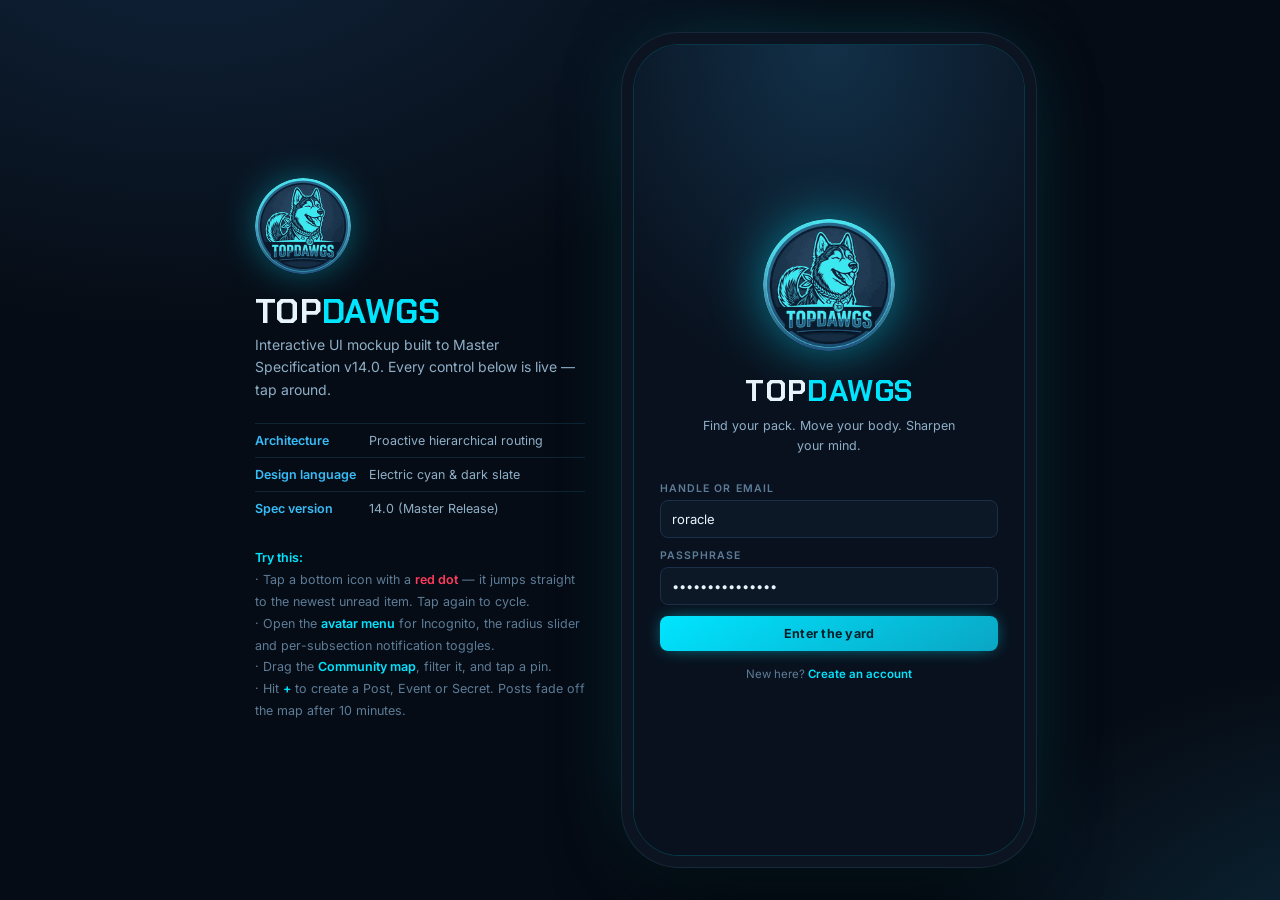
==== commit 85f503aa: "Add files via upload" ====
--- a/index.html
+++ b/index.html
@@ -4,10 +4,22 @@
 <meta charset="utf-8">
 <meta name="viewport" content="width=device-width, initial-scale=1, viewport-fit=cover">
 <meta name="theme-color" content="#09111E">
+<meta name="color-scheme" content="dark">
+<meta name="mobile-web-app-capable" content="yes">
+<meta name="apple-mobile-web-app-capable" content="yes">
+<meta name="apple-mobile-web-app-status-bar-style" content="black-translucent">
+<meta name="apple-mobile-web-app-title" content="TopDawgs">
+<meta property="og:title" content="TopDawgs — Interactive Mockup">
+<meta property="og:description" content="Find your pack. Move your body. Sharpen your mind.">
+<meta property="og:type" content="website">
+<meta property="og:image" content="./icon-512.png">
+<meta name="twitter:card" content="summary_large_image">
 <title>TopDawgs — Interactive Mockup</title>
 <meta name="description" content="Interactive UI mockup of the TopDawgs mobile app: proactive hierarchical notifications, community map, pack subsections, body & mind tracking.">
-<link rel="icon" href="[data-uri]">
-<link rel="apple-touch-icon" href="[data-uri]">
+<link rel="icon" href="./icon-192.png" type="image/png">
+<link rel="icon" href="./favicon.ico" sizes="any">
+<link rel="apple-touch-icon" href="./apple-touch-icon.png">
+<link rel="manifest" href="./manifest.webmanifest">
 <link rel="preconnect" href="https://fonts.googleapis.com">
 <link rel="preconnect" href="https://fonts.gstatic.com" crossorigin>
 <link href="https://fonts.googleapis.com/css2?family=Chakra+Petch:wght@500;600;700&family=Inter:wght@400;500;600;700&family=JetBrains+Mono:wght@400;600&display=swap" rel="stylesheet">
@@ -500,7 +512,7 @@
 <body>
 
 <aside id="stage-info">
-  <img class="badge" src="[data-uri]" alt="TopDawgs badge">
+  <img class="badge" src="./icon-192.png" alt="TopDawgs badge">
   <h1>TOP<span>DAWGS</span></h1>
   <p class="sub">Interactive UI mockup built to Master Specification v14.0. Every control below is live — tap around.</p>
   <div class="kv"><b>Architecture</b><span>Proactive hierarchical routing</span></div>
@@ -1993,11 +2005,28 @@
    BOOT
    ============================================================ */
 window.__TD_ICON = document.querySelector('link[rel=icon]').getAttribute('href');
+/* manifest shortcuts / deep links: ?s=community|pack|body|mind (&sub=wall etc.) */
+try {
+  const qp = new URLSearchParams(location.search);
+  const sec = qp.get('s');
+  if (sec && SECTIONS[sec]) {
+    S.section = sec;
+    const sub = qp.get('sub');
+    if (sub && SECTIONS[sec].subs.includes(sub)) S.sub[sec] = sub;
+  }
+} catch (e) {}
 document.addEventListener('keydown', e => {
   if (e.key === 'Escape'){ closeDD(); closePopup(); if ($('#modal').classList.contains('show')) closeModal(); }
 });
 showAuth('login');
 render();
+
+/* offline shell — only on http(s), skipped when opened from file:// */
+if ('serviceWorker' in navigator && location.protocol.startsWith('http')) {
+  window.addEventListener('load', () => {
+    navigator.serviceWorker.register('./sw.js').catch(() => {});
+  });
+}
 })();
 
 </script>
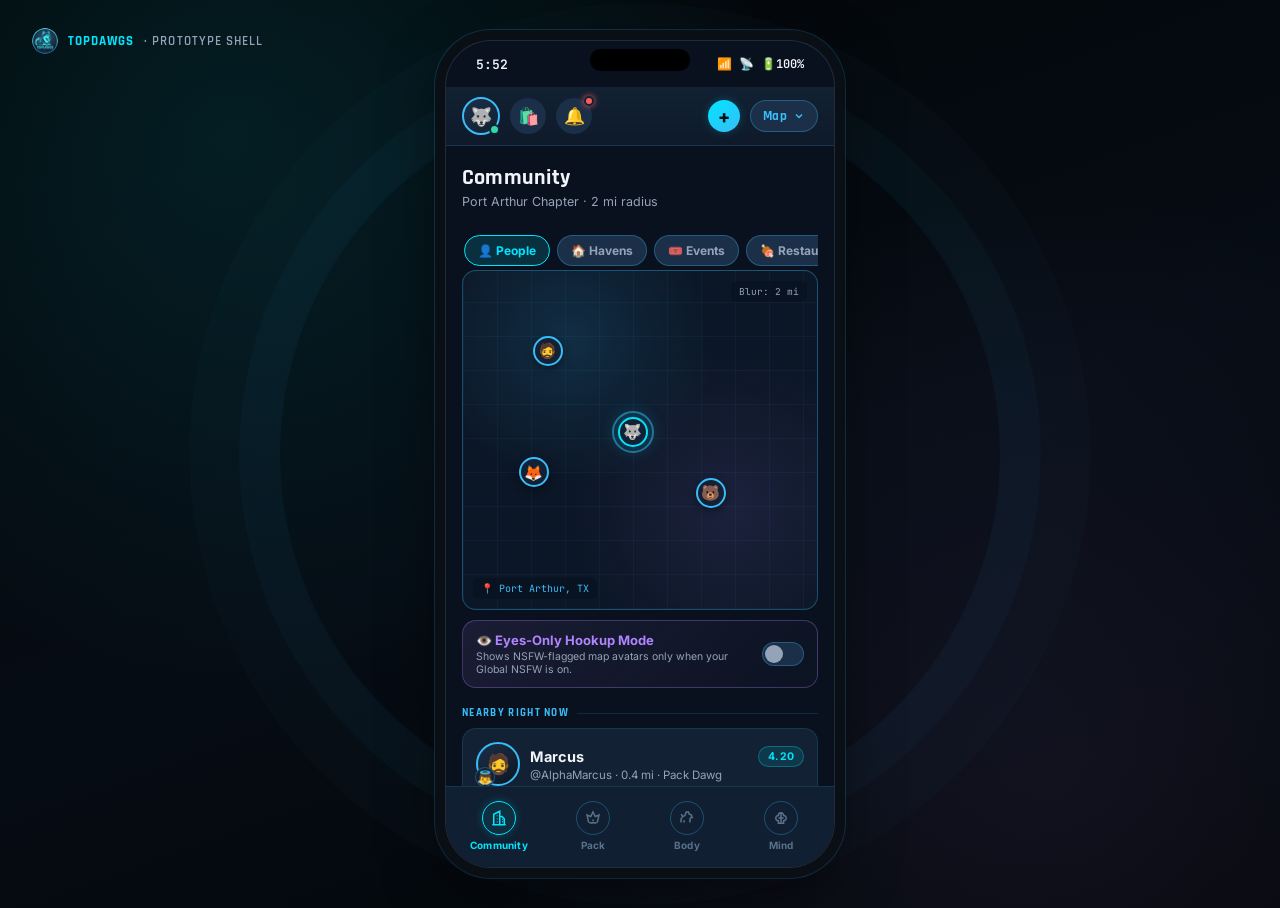
==== commit 4b98622d: "Add files via upload" ====
--- a/index.html
+++ b/index.html
@@ -1,2034 +1,464 @@
 <!DOCTYPE html>
 <html lang="en">
 <head>
-<meta charset="utf-8">
-<meta name="viewport" content="width=device-width, initial-scale=1, viewport-fit=cover">
+<meta charset="UTF-8">
+<meta name="viewport" content="width=device-width, initial-scale=1, maximum-scale=1, viewport-fit=cover, user-scalable=no">
+<title>TopDawgs — Pack Up. Show Up.</title>
+<meta name="description" content="TopDawgs — a community, wellness, and pack-life app prototype.">
 <meta name="theme-color" content="#09111E">
-<meta name="color-scheme" content="dark">
-<meta name="mobile-web-app-capable" content="yes">
 <meta name="apple-mobile-web-app-capable" content="yes">
 <meta name="apple-mobile-web-app-status-bar-style" content="black-translucent">
 <meta name="apple-mobile-web-app-title" content="TopDawgs">
-<meta property="og:title" content="TopDawgs — Interactive Mockup">
-<meta property="og:description" content="Find your pack. Move your body. Sharpen your mind.">
-<meta property="og:type" content="website">
-<meta property="og:image" content="./icon-512.png">
-<meta name="twitter:card" content="summary_large_image">
-<title>TopDawgs — Interactive Mockup</title>
-<meta name="description" content="Interactive UI mockup of the TopDawgs mobile app: proactive hierarchical notifications, community map, pack subsections, body & mind tracking.">
-<link rel="icon" href="./icon-192.png" type="image/png">
-<link rel="icon" href="./favicon.ico" sizes="any">
-<link rel="apple-touch-icon" href="./apple-touch-icon.png">
-<link rel="manifest" href="./manifest.webmanifest">
+<link rel="manifest" href="manifest.json">
+<link rel="apple-touch-icon" href="icons/icon-180.png">
+<link rel="icon" href="icons/icon-32.png">
 <link rel="preconnect" href="https://fonts.googleapis.com">
 <link rel="preconnect" href="https://fonts.gstatic.com" crossorigin>
-<link href="https://fonts.googleapis.com/css2?family=Chakra+Petch:wght@500;600;700&family=Inter:wght@400;500;600;700&family=JetBrains+Mono:wght@400;600&display=swap" rel="stylesheet">
-<style>
-/* ============================================================
-   TopDawgs — Design tokens (from Master Spec v14.0 §1)
-   ============================================================ */
-:root{
-  --canvas:#09111E;        /* Canvas Dark   — main app background */
-  --surface:#122133;       /* Surface Dark  — cards, list items, modals */
-  --surface-2:#1B2F48;     /* Surface Secondary — borders, inputs, unselected rings */
-  --cyan:#00E5FF;          /* Primary Accent — active tabs, CTAs, glows */
-  --sky:#38BDF8;           /* Secondary Accent — subtitles, voice waves */
-
-  --text:#E8F4FB;
-  --text-dim:#8FAFC7;
-  --text-faint:#5D7C97;
-  --dot:#FF3B5C;           /* proactive unread indicator */
-  --ok:#22C55E;
-  --warn:#F59E0B;
-  --violet:#A78BFA;
-
-  --r-sm:8px; --r-md:12px; --r-lg:18px; --r-xl:26px;
-  --glow:0 0 0 1px rgba(0,229,255,.35), 0 0 22px -6px rgba(0,229,255,.55);
-  --display:"Chakra Petch", "Segoe UI Semibold", system-ui, sans-serif;
-  --body:"Inter", system-ui, -apple-system, "Segoe UI", Roboto, sans-serif;
-  --mono:"JetBrains Mono", ui-monospace, "SF Mono", Menlo, monospace;
-  --hdr-h:56px; --nav-h:62px; --status-h:26px;
-}
-
-*{box-sizing:border-box; -webkit-tap-highlight-color:transparent;}
-html,body{height:100%;}
-body{
-  margin:0; font-family:var(--body); color:var(--text);
-  background:
-    radial-gradient(1100px 700px at 15% -10%, #10243b 0%, transparent 60%),
-    radial-gradient(900px 600px at 110% 110%, #0d2b3d 0%, transparent 55%),
-    #060c15;
-  display:flex; align-items:center; justify-content:center; gap:48px;
-  padding:32px; overflow:hidden;
-}
-button{font:inherit; color:inherit; background:none; border:none; cursor:pointer;}
-input,textarea,select{font:inherit; color:inherit;}
-::-webkit-scrollbar{width:0; height:0;}
-*{scrollbar-width:none;}
-
-/* ---------- Desktop side panel ---------- */
-#stage-info{width:330px; flex:0 0 330px;}
-#stage-info .badge{width:96px; height:96px; border-radius:50%; display:block; margin-bottom:20px;
-  box-shadow:0 0 40px -8px rgba(0,229,255,.6);}
-#stage-info h1{font-family:var(--display); font-size:34px; line-height:1; letter-spacing:.01em; margin:0 0 6px;}
-#stage-info h1 span{color:var(--cyan);}
-#stage-info .sub{color:var(--text-dim); font-size:14px; margin:0 0 22px; line-height:1.6;}
-#stage-info .kv{display:flex; gap:10px; font-size:12.5px; padding:9px 0; border-top:1px solid rgba(56,189,248,.14);}
-#stage-info .kv b{color:var(--sky); font-weight:600; min-width:104px; flex:0 0 104px;}
-#stage-info .kv span{color:var(--text-dim);}
-#stage-info .tips{margin-top:22px; font-size:12.5px; color:var(--text-faint); line-height:1.75;}
-#stage-info .tips b{color:var(--cyan); font-weight:600;}
-
-/* ---------- Phone shell ---------- */
-#phone{
-  position:relative; width:392px; height:min(812px, calc(100vh - 60px)); flex:0 0 392px;
-  background:var(--canvas); border-radius:46px; overflow:hidden;
-  border:1px solid rgba(0,229,255,.18);
-  box-shadow:0 0 0 11px #0b1420, 0 0 0 12px #16283a, 0 40px 90px -20px rgba(0,0,0,.9), 0 0 90px -30px rgba(0,229,255,.5);
-  display:flex; flex-direction:column;
-}
-.notch{position:absolute; top:0; left:50%; transform:translateX(-50%); width:150px; height:26px;
-  background:#060c15; border-radius:0 0 16px 16px; z-index:60;}
-
-/* ---------- Status bar ---------- */
-.statusbar{height:var(--status-h); flex:0 0 var(--status-h); display:flex; align-items:center;
-  justify-content:space-between; padding:0 22px; font:600 11.5px/1 var(--mono); color:var(--cyan);
-  letter-spacing:.04em; padding-top:6px;}
-.statusbar .right{display:flex; align-items:center; gap:5px; color:var(--text-dim);}
-.batt{width:20px; height:10px; border:1.2px solid var(--text-dim); border-radius:2.5px; position:relative;}
-.batt::after{content:""; position:absolute; inset:1.5px; background:var(--cyan); border-radius:1px;}
-.batt::before{content:""; position:absolute; right:-3.5px; top:3px; width:2px; height:4px; background:var(--text-dim); border-radius:0 1px 1px 0;}
-
-/* ============================================================
-   Global header (§1 — avatar menu, shop, +, subsection pill)
-   ============================================================ */
-#hdr{height:var(--hdr-h); flex:0 0 var(--hdr-h); display:flex; align-items:center; gap:9px;
-  padding:0 12px; background:linear-gradient(#0d1a2a, #0a1421); border-bottom:1px solid rgba(56,189,248,.13); z-index:40;}
-.avatar-btn{position:relative; width:34px; height:34px; border-radius:50%; overflow:hidden;
-  border:1.5px solid var(--cyan); flex:0 0 34px; display:grid; place-items:center;
-  background:radial-gradient(circle at 30% 25%, #17384f, #0c1c2c); font:700 12px var(--display); color:var(--cyan);}
-.avatar-btn.incog{border-color:var(--violet); color:var(--violet);}
-.avatar-btn .ring{position:absolute; inset:0; border-radius:50%; box-shadow:inset 0 0 10px rgba(0,229,255,.35);}
-.icon-btn{width:34px; height:34px; border-radius:50%; display:grid; place-items:center;
-  background:var(--surface); border:1px solid var(--surface-2); flex:0 0 34px; transition:.16s;}
-.icon-btn:hover{border-color:var(--cyan);}
-.icon-btn svg{width:17px; height:17px;}
-.hdr-spacer{flex:1;}
-svg{flex:0 0 auto;}
-.avatar-btn svg, .pill svg, .chat-head svg, .card h3 svg, .dd-title svg,
-.popup-sec svg, .verify-step svg{width:16px; height:16px;}
-.lock-ov svg{width:18px; height:18px;}
-.create-btn{width:32px; height:32px; border-radius:50%; flex:0 0 32px; display:grid; place-items:center;
-  background:linear-gradient(160deg, var(--cyan), #0396b3); color:#04222c; font-weight:700;
-  box-shadow:0 0 16px -3px rgba(0,229,255,.75); transition:transform .16s;}
-.create-btn:active{transform:scale(.9) rotate(90deg);}
-.create-btn svg{width:16px; height:16px;}
-.pill{display:flex; align-items:center; gap:6px; height:32px; padding:0 11px; border-radius:999px;
-  background:var(--surface); border:1px solid var(--surface-2); font-size:12.5px; font-weight:600;
-  color:var(--sky); white-space:nowrap; max-width:132px;}
-.pill:hover{border-color:var(--cyan);}
-.pill .caret{font-size:9px; opacity:.8;}
-.pill .label{overflow:hidden; text-overflow:ellipsis;}
-
-/* red dot */
-.dot{position:absolute; width:9px; height:9px; border-radius:50%; background:var(--dot);
-  border:1.5px solid #0d1a2a; top:-1px; right:-1px; box-shadow:0 0 8px rgba(255,59,92,.9);}
-.dot-inline{display:inline-block; width:7px; height:7px; border-radius:50%; background:var(--dot);
-  box-shadow:0 0 7px rgba(255,59,92,.9); margin-left:auto; flex:0 0 7px;}
-
-/* ============================================================
-   Viewport
-   ============================================================ */
-#view{flex:1; overflow-y:auto; overflow-x:hidden; padding:12px 12px 18px; position:relative;
-  -webkit-overflow-scrolling:touch;}
-#view.nopad{padding:0;}
-.screen-in{animation:fadeUp .26s ease both;}
-@keyframes fadeUp{from{opacity:0; transform:translateY(8px);} to{opacity:1; transform:none;}}
-
-/* ============================================================
-   Bottom navigation (§1 — 4 sections, proactive dots)
-   ============================================================ */
-#nav{height:var(--nav-h); flex:0 0 var(--nav-h); display:flex; align-items:center;
-  background:linear-gradient(#0b1726, #081220); border-top:1px solid rgba(56,189,248,.14); padding-bottom:6px;}
-.nav-item{flex:1; display:flex; flex-direction:column; align-items:center; gap:3px; padding-top:6px; position:relative;}
-.nav-badge{position:relative; width:34px; height:34px; border-radius:50%; display:grid; place-items:center;
-  background:#0e1c2c; border:1px solid var(--surface-2); transition:.2s;}
-.nav-item svg{width:19px; height:19px; stroke:var(--text-faint); fill:none; stroke-width:1.6;
-  stroke-linecap:round; stroke-linejoin:round; transition:.2s;}
-.nav-item .nm{font-size:9.5px; letter-spacing:.04em; color:var(--text-faint); font-weight:600; transition:.2s;}
-.nav-item.on .nav-badge{border-color:var(--cyan); background:#0a2333; box-shadow:var(--glow);}
-.nav-item.on svg{stroke:var(--cyan);}
-.nav-item.on .nm{color:var(--cyan);}
-.nav-item:active .nav-badge{transform:scale(.9);}
-
-/* ============================================================
-   Cards & generic UI
-   ============================================================ */
-.card{background:var(--surface); border:1px solid var(--surface-2); border-radius:var(--r-md);
-  padding:12px; margin-bottom:10px; position:relative;}
-.card.accent{border-color:rgba(0,229,255,.45); box-shadow:0 0 18px -10px rgba(0,229,255,.8);}
-.card h3{margin:0 0 4px; font:600 14px/1.3 var(--display); color:var(--cyan); letter-spacing:.01em;
-  display:flex; align-items:center; gap:7px;}
-.card p{margin:0; font-size:12.5px; color:var(--text-dim); line-height:1.55;}
-.card .meta{font-size:11px; color:var(--text-faint); margin-top:6px;}
-.unreadbar{position:absolute; left:0; top:10px; bottom:10px; width:3px; border-radius:0 3px 3px 0; background:var(--dot);}
-.is-jumped{animation:jump 2.2s ease;}
-@keyframes jump{
-  0%,100%{box-shadow:0 0 0 0 rgba(0,229,255,0); border-color:var(--surface-2);}
-  12%,60%{box-shadow:0 0 26px -4px rgba(0,229,255,.9); border-color:var(--cyan);}
-}
-.badge-tag{font:600 9.5px/1 var(--body); letter-spacing:.09em; text-transform:uppercase;
-  padding:4px 7px; border-radius:5px; background:rgba(0,229,255,.13); color:var(--cyan);
-  border:1px solid rgba(0,229,255,.3); white-space:nowrap;}
-.badge-tag.new{background:rgba(255,59,92,.15); color:#FF6B84; border-color:rgba(255,59,92,.4);}
-.badge-tag.violet{background:rgba(167,139,250,.14); color:var(--violet); border-color:rgba(167,139,250,.35);}
-.badge-tag.ok{background:rgba(34,197,94,.14); color:#4ADE80; border-color:rgba(34,197,94,.35);}
-.badge-tag.warn{background:rgba(245,158,11,.14); color:#FBBF24; border-color:rgba(245,158,11,.35);}
-.row{display:flex; align-items:center; gap:9px;}
-.row.between{justify-content:space-between;}
-.cta{display:block; width:100%; text-align:center; padding:10px; border-radius:var(--r-sm);
-  background:linear-gradient(150deg, var(--cyan), #0aa6c4); color:#03202a; font:700 12.5px var(--body);
-  letter-spacing:.02em; box-shadow:0 0 18px -6px rgba(0,229,255,.9); transition:.16s;}
-.cta:active{transform:scale(.98);}
-.cta.ghost{background:transparent; color:var(--sky); border:1px solid var(--surface-2); box-shadow:none;}
-.cta.ghost:hover{border-color:var(--sky);}
-.cta.danger{background:linear-gradient(150deg,#FF3B5C,#B91C1C); color:#fff; box-shadow:none;}
-.cta.joined{background:transparent; border:1px solid var(--ok); color:#4ADE80; box-shadow:none;}
-.cta[disabled]{opacity:.4; pointer-events:none;}
-.sec-title{font:600 10.5px var(--body); letter-spacing:.14em; text-transform:uppercase;
-  color:var(--text-faint); margin:14px 2px 8px;}
-.sec-title:first-child{margin-top:2px;}
-.empty{text-align:center; padding:44px 20px; color:var(--text-faint); font-size:12.5px; line-height:1.7;}
-.empty svg{width:38px; height:38px; stroke:var(--surface-2); fill:none; stroke-width:1.4; margin-bottom:12px;}
-.heads{display:flex; align-items:center;}
-.head{width:24px; height:24px; border-radius:50%; border:1.5px solid var(--surface); margin-left:-7px;
-  display:grid; place-items:center; font:700 9px var(--display); color:#04222c; flex:0 0 24px;}
-.head:first-child{margin-left:0;}
-.head.creator{border-color:var(--cyan); box-shadow:0 0 9px -1px rgba(0,229,255,.8);}
-.head.more{background:var(--surface-2); color:var(--text-dim); font-size:8.5px;}
-.stars{color:var(--warn); font-size:11.5px; letter-spacing:.06em;}
-.divider{height:1px; background:var(--surface-2); margin:10px 0;}
-
-/* toggles */
-.tgl-row{display:flex; align-items:center; gap:10px; padding:9px 0; border-bottom:1px solid rgba(27,47,72,.7); font-size:12.5px;}
-.tgl-row:last-child{border-bottom:none;}
-.tgl-row .lbl{flex:1; color:var(--text);}
-.tgl-row .lbl small{display:block; color:var(--text-faint); font-size:10.5px; margin-top:2px; line-height:1.4;}
-.tgl{width:44px; height:23px; border-radius:999px; background:var(--surface-2); position:relative;
-  flex:0 0 44px; transition:.2s; border:1px solid transparent;}
-.tgl::after{content:""; position:absolute; top:2px; left:2px; width:17px; height:17px; border-radius:50%;
-  background:var(--text-faint); transition:.2s;}
-.tgl.on{background:rgba(0,229,255,.2); border-color:var(--cyan);}
-.tgl.on::after{transform:translateX(21px); background:var(--cyan); box-shadow:0 0 10px rgba(0,229,255,.9);}
-.tgl.lock{opacity:.45;}
-.tgl-state{font:600 9.5px var(--mono); letter-spacing:.1em; width:26px; text-align:right; color:var(--text-faint);}
-.tgl-state.on{color:var(--cyan);}
-
-/* inputs */
-.field{margin-bottom:11px;}
-.field label{display:block; font-size:10.5px; letter-spacing:.1em; text-transform:uppercase;
-  color:var(--text-faint); margin-bottom:5px; font-weight:600;}
-.field input, .field textarea, .field select{width:100%; background:#0c1826; border:1px solid var(--surface-2);
-  border-radius:var(--r-sm); padding:10px 11px; font-size:13px; color:var(--text); outline:none; transition:.15s;}
-.field textarea{min-height:74px; resize:none;}
-.field input:focus, .field textarea:focus, .field select:focus{border-color:var(--cyan); box-shadow:0 0 0 3px rgba(0,229,255,.1);}
-.field .hint{font-size:10.5px; color:var(--text-faint); margin-top:5px; line-height:1.5;}
-
-/* range */
-input[type=range]{-webkit-appearance:none; width:100%; height:4px; border-radius:4px; background:var(--surface-2); outline:none;}
-input[type=range]::-webkit-slider-thumb{-webkit-appearance:none; width:16px; height:16px; border-radius:50%;
-  background:var(--cyan); box-shadow:0 0 12px rgba(0,229,255,.9); cursor:pointer; border:2px solid #06212b;}
-input[type=range]::-moz-range-thumb{width:16px; height:16px; border-radius:50%; background:var(--cyan);
-  border:2px solid #06212b; box-shadow:0 0 12px rgba(0,229,255,.9); cursor:pointer;}
-
-/* ============================================================
-   Community map (§3.1)
-   ============================================================ */
-#map{position:absolute; inset:0; overflow:hidden; background:#0a1522; touch-action:none; cursor:grab;}
-#map.drag{cursor:grabbing;}
-#map-layer{position:absolute; width:170%; height:170%; left:-35%; top:-35%; will-change:transform;}
-.map-grid{position:absolute; inset:0;
-  background-image:
-    linear-gradient(rgba(56,189,248,.055) 1px, transparent 1px),
-    linear-gradient(90deg, rgba(56,189,248,.055) 1px, transparent 1px);
-  background-size:34px 34px;}
-.map-glow{position:absolute; inset:0; background:radial-gradient(60% 45% at 50% 45%, rgba(0,229,255,.09), transparent 70%);}
-.road{position:absolute; background:rgba(56,189,248,.11);}
-.water{position:absolute; background:rgba(0,229,255,.05); border:1px solid rgba(0,229,255,.09); border-radius:44% 56% 50% 50%;}
-.pin{position:absolute; transform:translate(-50%,-100%); display:flex; flex-direction:column; align-items:center;
-  gap:2px; z-index:5; transition:opacity .4s;}
-.pin-chip{display:flex; align-items:center; gap:5px; padding:4px 8px; border-radius:999px;
-  background:var(--surface); border:1px solid var(--surface-2); font:600 10px var(--body);
-  white-space:nowrap; box-shadow:0 4px 12px rgba(0,0,0,.55);}
-.pin-chip .ic{font-size:11px; line-height:1;}
-.pin[data-t=event] .pin-chip{border-color:rgba(0,229,255,.5); color:var(--cyan);}
-.pin[data-t=haven] .pin-chip{border-color:rgba(167,139,250,.5); color:var(--violet);}
-.pin[data-t=post] .pin-chip{border-color:rgba(245,158,11,.5); color:#FBBF24;}
-.pin[data-t=gym] .pin-chip{border-color:rgba(34,197,94,.45); color:#4ADE80;}
-.pin[data-t=restaurant] .pin-chip{border-color:rgba(255,59,92,.45); color:#FF8DA1;}
-.pin[data-t=other] .pin-chip{border-color:rgba(56,189,248,.45); color:var(--sky);}
-.pin-stem{width:1px; height:9px; background:currentColor; opacity:.5;}
-.pin.hidden{display:none;}
-.person{position:absolute; transform:translate(-50%,-50%); z-index:4;}
-.person .fuzz{position:absolute; left:50%; top:50%; transform:translate(-50%,-50%); border-radius:50%;
-  background:radial-gradient(circle, rgba(0,229,255,.20), rgba(0,229,255,.03) 70%, transparent);
-  border:1px solid rgba(0,229,255,.16); transition:width .3s, height .3s;}
-.person .who{position:relative; width:26px; height:26px; border-radius:50%; display:grid; place-items:center;
-  font:700 9.5px var(--display); color:#04222c; border:1.5px solid rgba(0,229,255,.7);
-  box-shadow:0 0 12px -2px rgba(0,229,255,.8);}
-.person.me .who{border-color:#fff; box-shadow:0 0 14px rgba(255,255,255,.5);}
-.map-ui{position:absolute; z-index:20;}
-.map-legend{left:10px; bottom:10px; display:flex; gap:5px; flex-wrap:wrap; max-width:190px;}
-.legend-chip{font:600 9px var(--body); letter-spacing:.05em; padding:4px 7px; border-radius:999px;
-  background:rgba(9,17,30,.85); border:1px solid var(--surface-2); color:var(--text-faint); text-transform:uppercase;}
-.legend-chip.on{color:var(--cyan); border-color:rgba(0,229,255,.45);}
-.zoom{right:10px; bottom:78px; display:flex; flex-direction:column; gap:6px;}
-.zoom button{width:32px; height:32px; border-radius:9px; background:rgba(9,17,30,.9); border:1px solid var(--surface-2);
-  color:var(--sky); font-size:16px; display:grid; place-items:center;}
-.zoom button:hover{border-color:var(--cyan);}
-.radius-readout{left:10px; top:10px; font:600 9.5px var(--mono); letter-spacing:.06em; color:var(--sky);
-  background:rgba(9,17,30,.85); border:1px solid var(--surface-2); padding:5px 9px; border-radius:999px;}
-.radius-readout.incog{color:var(--violet); border-color:rgba(167,139,250,.4);}
-
-/* map popup info box (§3.1 standardized order) */
-#popup{position:absolute; left:10px; right:10px; bottom:calc(var(--nav-h) + 10px); z-index:30;
-  background:linear-gradient(#152740, #101f33); border:1px solid rgba(0,229,255,.45); border-radius:var(--r-lg);
-  box-shadow:0 -10px 40px rgba(0,0,0,.75), 0 0 30px -12px rgba(0,229,255,.8);
-  padding:13px; animation:popIn .25s cubic-bezier(.2,1.2,.4,1) both; max-height:74%; overflow-y:auto;}
-@keyframes popIn{from{opacity:0; transform:translateY(22px) scale(.97);} to{opacity:1; transform:none;}}
-#popup .close{position:absolute; top:10px; right:10px; width:24px; height:24px; border-radius:50%;
-  background:var(--surface-2); color:var(--text-dim); display:grid; place-items:center; font-size:13px;}
-.popup-sec{margin-top:10px;}
-.popup-sec .lab{font:600 9.5px var(--body); letter-spacing:.12em; text-transform:uppercase; color:var(--text-faint); margin-bottom:6px;}
-.mini-chat{background:#0b1725; border:1px solid var(--surface-2); border-radius:var(--r-sm); padding:8px; max-height:96px; overflow-y:auto;}
-.mini-chat .m{font-size:11.5px; color:var(--text-dim); margin-bottom:5px; line-height:1.45;}
-.mini-chat .m:last-child{margin-bottom:0;}
-.mini-chat .m b{color:var(--sky); font-weight:600;}
-.mini-input{display:flex; gap:6px; margin-top:7px;}
-.mini-input input{flex:1; background:#0c1826; border:1px solid var(--surface-2); border-radius:999px;
-  padding:7px 11px; font-size:11.5px; outline:none;}
-.mini-input input:focus{border-color:var(--cyan);}
-.mini-input button{width:30px; height:30px; border-radius:50%; background:var(--cyan); color:#03202a;
-  display:grid; place-items:center; font-weight:700; flex:0 0 30px;}
-
-/* ============================================================
-   Chat / messaging
-   ============================================================ */
-.chatwrap{display:flex; flex-direction:column; height:100%;}
-.chat-head{display:flex; align-items:center; gap:9px; padding:9px 12px; border-bottom:1px solid var(--surface-2);
-  background:#0c1a29;}
-.chat-head .nm{font:600 13px var(--display); color:var(--cyan);}
-.chat-head .st{font-size:10.5px; color:var(--text-faint);}
-.chat-scroll{flex:1; overflow-y:auto; padding:12px; display:flex; flex-direction:column; gap:9px;}
-.bub{max-width:78%; padding:9px 11px; border-radius:14px; font-size:12.5px; line-height:1.5; position:relative;}
-.bub.them{background:var(--surface); border:1px solid var(--surface-2); border-bottom-left-radius:4px; align-self:flex-start;}
-.bub.me{background:linear-gradient(150deg, rgba(0,229,255,.22), rgba(0,229,255,.10));
-  border:1px solid rgba(0,229,255,.42); border-bottom-right-radius:4px; align-self:flex-end;}
-.bub .who{font:600 10.5px var(--body); color:var(--sky); margin-bottom:3px;}
-.bub .tm{font-size:9.5px; color:var(--text-faint); margin-top:4px; text-align:right;}
-.bub.sys{align-self:center; background:none; border:1px dashed var(--surface-2); color:var(--text-faint);
-  font-size:10.5px; padding:5px 10px; border-radius:999px;}
-.voice{display:flex; align-items:center; gap:9px; min-width:172px;}
-.voice .play{width:28px; height:28px; border-radius:50%; background:rgba(0,229,255,.16); border:1px solid var(--cyan);
-  color:var(--cyan); display:grid; place-items:center; flex:0 0 28px; font-size:11px;}
-.wave{flex:1; display:flex; align-items:center; gap:2px; height:22px;}
-.wave i{display:block; width:2.5px; border-radius:2px; background:var(--sky); opacity:.45; transition:.1s;}
-.wave i.lit{background:var(--cyan); opacity:1;}
-.voice .dur{font:600 10px var(--mono); color:var(--text-faint);}
-.composer{display:flex; align-items:center; gap:7px; padding:9px 11px; border-top:1px solid var(--surface-2); background:#0b1725;}
-.composer input{flex:1; background:#0e1e2f; border:1px solid var(--surface-2); border-radius:999px;
-  padding:9px 13px; font-size:12.5px; outline:none;}
-.composer input:focus{border-color:var(--cyan);}
-.composer .mic, .composer .send{width:34px; height:34px; border-radius:50%; display:grid; place-items:center; flex:0 0 34px;}
-.composer .mic{background:var(--surface); border:1px solid var(--surface-2); color:var(--sky);}
-.composer .mic.rec{background:rgba(255,59,92,.2); border-color:var(--dot); color:#FF6B84; animation:pulse 1.1s infinite;}
-@keyframes pulse{0%,100%{box-shadow:0 0 0 0 rgba(255,59,92,.6);} 50%{box-shadow:0 0 0 8px rgba(255,59,92,0);}}
-.composer .send{background:var(--cyan); color:#03202a;}
-.composer svg{width:16px; height:16px; stroke:currentColor; fill:none; stroke-width:1.8; stroke-linecap:round; stroke-linejoin:round;}
-.rec-bar{display:flex; align-items:center; gap:9px; flex:1; padding-left:4px;}
-.rec-bar .t{font:600 11px var(--mono); color:#FF6B84;}
-.rec-bar .live{flex:1; display:flex; align-items:center; gap:2px; height:22px;}
-.rec-bar .live i{width:2.5px; background:var(--dot); border-radius:2px; animation:bar .7s ease-in-out infinite alternate;}
-@keyframes bar{from{height:15%;} to{height:100%;}}
-.rec-bar .cancel{font-size:11px; color:var(--text-faint);}
-
-/* thread list */
-.thread{display:flex; gap:10px; align-items:center; padding:11px; background:var(--surface);
-  border:1px solid var(--surface-2); border-radius:var(--r-md); margin-bottom:8px; position:relative; width:100%; text-align:left;}
-.thread .av{width:38px; height:38px; border-radius:50%; flex:0 0 38px; display:grid; place-items:center;
-  font:700 12px var(--display); color:#04222c;}
-.thread .bd{flex:1; min-width:0; display:block;}
-.thread .nm{font:600 13px var(--body); display:flex; align-items:center; gap:6px;}
-.thread .pv{display:block; font-size:11.5px; color:var(--text-dim); overflow:hidden; text-overflow:ellipsis; white-space:nowrap; margin-top:2px;}
-.thread .tm{font-size:9.5px; color:var(--text-faint); align-self:flex-start;}
-
-/* progress */
-.bar{display:block; height:6px; border-radius:6px; background:var(--surface-2); overflow:hidden;}
-.bar i{display:block; height:100%; border-radius:6px; background:linear-gradient(90deg, var(--sky), var(--cyan));
-  box-shadow:0 0 12px -2px rgba(0,229,255,.9); transition:width .4s;}
-.ring-stat{display:flex; gap:12px; align-items:center;}
-.ring-stat svg{width:56px; height:56px; flex:0 0 56px; transform:rotate(-90deg);}
-.ring-stat circle{fill:none; stroke-width:6; stroke-linecap:round;}
-.check{width:20px; height:20px; border-radius:6px; border:1.5px solid var(--surface-2); display:grid;
-  place-items:center; flex:0 0 20px; font-size:11px; color:transparent; transition:.15s;}
-.check.on{background:rgba(0,229,255,.16); border-color:var(--cyan); color:var(--cyan);}
-.item-row{display:flex; align-items:center; gap:10px; padding:10px 0; border-bottom:1px solid rgba(27,47,72,.6); font-size:12.5px;}
-.item-row:last-child{border-bottom:none;}
-.item-row .g{flex:1;}
-.item-row .g small{display:block; color:var(--text-faint); font-size:10.5px; margin-top:2px;}
-.item-row.done .g{color:var(--text-faint); text-decoration:line-through; text-decoration-color:rgba(0,229,255,.5);}
-
-/* grid tiles */
-.grid2{display:grid; grid-template-columns:1fr 1fr; gap:9px;}
-.tile{background:var(--surface); border:1px solid var(--surface-2); border-radius:var(--r-md); overflow:hidden; text-align:left;}
-.tile .thumb{display:grid; height:80px; display:grid; place-items:center; position:relative;
-  background:linear-gradient(140deg, #14304a, #0c1c2c); border-bottom:1px solid var(--surface-2);}
-.tile .thumb svg{width:26px; height:26px; stroke:var(--cyan); fill:none; stroke-width:1.5; opacity:.75;}
-.tile .bd{display:block; padding:9px;}
-.tile .nm{display:block; font:600 12px var(--body); line-height:1.3;}
-.tile .sb{display:block; font-size:10.5px; color:var(--text-faint); margin-top:3px;}
-.locked .thumb{filter:blur(3px) saturate(.4);}
-.lock-ov{position:absolute; inset:0; display:grid; place-items:center; gap:4px; align-content:center;
-  background:rgba(9,17,30,.55); color:var(--violet); font:600 10px var(--mono); letter-spacing:.06em;}
-
-/* ============================================================
-   Overlays: dropdown, modal, sheet, toast
-   ============================================================ */
-#scrim{position:absolute; inset:0; background:rgba(4,9,16,.62); backdrop-filter:blur(2px); z-index:45; display:none;}
-#scrim.show{display:block; animation:fade .18s both;}
-@keyframes fade{from{opacity:0;} to{opacity:1;}}
-#dropdown{position:absolute; z-index:50; background:linear-gradient(#152740,#101d30);
-  border:1px solid rgba(0,229,255,.35); border-radius:var(--r-md); box-shadow:0 20px 50px rgba(0,0,0,.7);
-  padding:9px; display:none; max-height:calc(100% - 120px); overflow-y:auto;
-  animation:dropIn .18s cubic-bezier(.2,1.1,.4,1) both;}
-#dropdown.show{display:block;}
-@keyframes dropIn{from{opacity:0; transform:translateY(-8px) scale(.98);} to{opacity:1; transform:none;}}
-.dd-title{font:600 10px var(--body); letter-spacing:.14em; text-transform:uppercase; color:var(--cyan);
-  padding:3px 5px 8px; border-bottom:1px solid var(--surface-2); margin-bottom:7px; display:flex; align-items:center; gap:7px;}
-.dd-item{display:flex; align-items:center; gap:9px; width:100%; padding:9px 8px; border-radius:var(--r-sm);
-  font-size:12.5px; text-align:left; transition:.14s;}
-.dd-item:hover{background:rgba(0,229,255,.09);}
-.dd-item.on{color:var(--cyan);}
-.dd-item svg{width:15px; height:15px; stroke:currentColor; fill:none; stroke-width:1.7; flex:0 0 15px;}
-.dd-item .chk{margin-left:auto; color:var(--cyan); font-size:12px;}
-.dd-sep{height:1px; background:var(--surface-2); margin:7px 0;}
-.dd-note{font-size:10px; color:var(--text-faint); padding:2px 6px 6px; line-height:1.5;}
-
-#modal{position:absolute; inset:0; z-index:55; background:var(--canvas); display:none; flex-direction:column;
-  animation:slideUp .24s cubic-bezier(.2,.9,.3,1) both;}
-#modal.show{display:flex;}
-@keyframes slideUp{from{opacity:0; transform:translateY(26px);} to{opacity:1; transform:none;}}
-.modal-head{display:flex; align-items:center; gap:10px; padding:14px 14px 12px; border-bottom:1px solid var(--surface-2);}
-.modal-head h2{margin:0; font:600 16px var(--display); color:var(--cyan); flex:1; letter-spacing:.01em;}
-.modal-head .x{width:30px; height:30px; border-radius:50%; background:var(--surface); border:1px solid var(--surface-2);
-  color:var(--text-dim); display:grid; place-items:center; font-size:15px; flex:0 0 30px;}
-.modal-body{flex:1; overflow-y:auto; padding:14px;}
-
-#toast{position:absolute; left:50%; bottom:calc(var(--nav-h) + 16px); transform:translateX(-50%) translateY(14px);
-  z-index:70; background:#0b2432; border:1px solid rgba(0,229,255,.5); color:var(--cyan);
-  padding:9px 15px; border-radius:999px; font:600 11.5px var(--body); white-space:nowrap; max-width:90%;
-  box-shadow:0 10px 30px rgba(0,0,0,.6); opacity:0; pointer-events:none; transition:.24s;}
-#toast.show{opacity:1; transform:translateX(-50%) translateY(0);}
-
-/* ============================================================
-   Auth / onboarding (§5)
-   ============================================================ */
-#auth{position:absolute; inset:0; z-index:80; background:
-  radial-gradient(120% 70% at 50% 0%, #123048 0%, transparent 60%), var(--canvas);
-  display:flex; flex-direction:column; align-items:center; justify-content:center; padding:30px 26px; text-align:center;}
-#auth.hide{display:none;}
-#auth .logo{width:132px; height:132px; border-radius:50%; margin-bottom:20px;
-  box-shadow:0 0 60px -10px rgba(0,229,255,.75); animation:breathe 5s ease-in-out infinite;}
-@keyframes breathe{0%,100%{transform:translateY(0) scale(1);} 50%{transform:translateY(-6px) scale(1.02);}}
-#auth h1{font:700 30px var(--display); margin:0 0 6px; letter-spacing:.02em;}
-#auth h1 span{color:var(--cyan);}
-#auth .tag{font-size:12.5px; color:var(--text-dim); margin:0 0 26px; line-height:1.6; max-width:270px;}
-#auth .form{width:100%; text-align:left;}
-#auth .swap{margin-top:16px; font-size:11.5px; color:var(--text-faint);}
-#auth .swap b{color:var(--cyan); font-weight:600; cursor:pointer;}
-.verify-step{display:flex; gap:10px; align-items:flex-start; padding:11px; background:var(--surface);
-  border:1px solid var(--surface-2); border-radius:var(--r-md); margin-bottom:9px; text-align:left;}
-.verify-step .n{width:22px; height:22px; border-radius:50%; background:rgba(0,229,255,.14); border:1px solid var(--cyan);
-  color:var(--cyan); font:700 10px var(--mono); display:grid; place-items:center; flex:0 0 22px;}
-.verify-step .t{font-size:12px; line-height:1.5;}
-.verify-step .t b{display:block; margin-bottom:2px; font-weight:600;}
-.verify-step .t small{color:var(--text-faint); font-size:10.5px;}
-
-/* rank pip */
-.rank{display:inline-flex; align-items:center; gap:5px; font:600 9.5px var(--body); letter-spacing:.09em;
-  text-transform:uppercase; padding:3px 8px; border-radius:999px;}
-.rank.mutt{background:rgba(125,155,181,.14); color:var(--text-dim); border:1px solid rgba(125,155,181,.3);}
-.rank.pack{background:rgba(0,229,255,.13); color:var(--cyan); border:1px solid rgba(0,229,255,.35);}
-.rank.top{background:linear-gradient(120deg, rgba(0,229,255,.22), rgba(167,139,250,.22)); color:#fff;
-  border:1px solid rgba(0,229,255,.5);}
-
-/* profile header */
-.prof-hero{display:flex; gap:14px; align-items:center; margin-bottom:14px;}
-.prof-hero .big{width:72px; height:72px; border-radius:50%; flex:0 0 72px; display:grid; place-items:center;
-  font:700 24px var(--display); color:#04222c; border:2px solid var(--cyan); box-shadow:0 0 26px -6px rgba(0,229,255,.9);}
-.prof-hero .nm{font:700 19px var(--display); letter-spacing:.01em;}
-.prof-hero .hd{font-size:12px; color:var(--sky); margin:2px 0 7px;}
-.pillar{display:flex; align-items:center; gap:8px; margin-top:7px; font-size:11px;}
-.pillar .k{width:52px; flex:0 0 52px; color:var(--text-faint); letter-spacing:.06em; text-transform:uppercase; font-weight:600; font-size:9.5px;}
-.pillar .bar{flex:1;}
-.pillar .v{font:600 11px var(--mono); color:var(--cyan); width:30px; text-align:right;}
-.photo-grid{display:grid; grid-template-columns:repeat(3,1fr); gap:6px;}
-.photo{aspect-ratio:1; border-radius:var(--r-sm); background:linear-gradient(140deg,#153450,#0d1e30);
-  border:1px solid var(--surface-2); display:grid; place-items:center; color:var(--text-faint); font-size:10px;}
-.photo.add{border-style:dashed; color:var(--sky);}
-
-/* shop */
-.shop-item .thumb{height:96px; background:linear-gradient(140deg,#14304a,#0c1c2c);}
-.price{font:700 13px var(--display); color:var(--cyan);}
-
-/* nsfw */
-.nsfw-card{position:relative; overflow:hidden;}
-.nsfw-card .veil{position:absolute; inset:0; background:rgba(9,17,30,.9); backdrop-filter:blur(7px);
-  display:grid; place-items:center; align-content:center; gap:6px; text-align:center; padding:12px;}
-.nsfw-card .veil svg{width:20px; height:20px; stroke:var(--violet); fill:none; stroke-width:1.6;}
-.nsfw-card .veil span{font:600 10px var(--mono); letter-spacing:.1em; color:var(--violet);}
-.nsfw-card .veil small{font-size:10px; color:var(--text-faint);}
-
-/* ============================================================
-   Responsive — full-bleed phone on small screens
-   ============================================================ */
-@media (max-width:900px){
-  body{padding:0; gap:0; display:block; overflow:auto;}
-  #stage-info{display:none;}
-  #phone{width:100%; height:100dvh; max-width:none; flex:none; border-radius:0; border:none; box-shadow:none;}
-  .notch{display:none;}
-  :root{--status-h:env(safe-area-inset-top, 0px);}
-  .statusbar{visibility:hidden; padding-top:0;}
-  #nav{padding-bottom:calc(6px + env(safe-area-inset-bottom));
-       height:calc(var(--nav-h) + env(safe-area-inset-bottom));
-       flex-basis:calc(var(--nav-h) + env(safe-area-inset-bottom));}
-}
-@media (prefers-reduced-motion:reduce){
-  *{animation-duration:.001s !important; transition-duration:.001s !important;}
-}
-:focus-visible{outline:2px solid var(--cyan); outline-offset:2px; border-radius:4px;}
-</style>
+<link href="https://fonts.googleapis.com/css2?family=Rajdhani:wght@500;600;700&family=Inter:wght@400;500;600;700&family=JetBrains+Mono:wght@500;700&display=swap" rel="stylesheet">
+<link rel="stylesheet" href="styles.css">
 </head>
 <body>
 
-<aside id="stage-info">
-  <img class="badge" src="./icon-192.png" alt="TopDawgs badge">
-  <h1>TOP<span>DAWGS</span></h1>
-  <p class="sub">Interactive UI mockup built to Master Specification v14.0. Every control below is live — tap around.</p>
-  <div class="kv"><b>Architecture</b><span>Proactive hierarchical routing</span></div>
-  <div class="kv"><b>Design language</b><span>Electric cyan &amp; dark slate</span></div>
-  <div class="kv"><b>Spec version</b><span>14.0 (Master Release)</span></div>
-  <div class="tips">
-    <b>Try this:</b><br>
-    · Tap a bottom icon with a <b style="color:#FF3B5C">red dot</b> — it jumps straight to the newest unread item. Tap again to cycle.<br>
-    · Open the <b>avatar menu</b> for Incognito, the radius slider and per-subsection notification toggles.<br>
-    · Drag the <b>Community map</b>, filter it, and tap a pin.<br>
-    · Hit <b>+</b> to create a Post, Event or Secret. Posts fade off the map after 10 minutes.
+<div class="desktop-stage">
+  <div class="desktop-brandmark"><img src="icons/icon-32.png" alt=""> <strong>TopDawgs</strong> · Prototype Shell</div>
+
+  <div class="phone-shell" id="phoneShell">
+
+    <!-- Fake iOS-style status bar (hidden on real mobile / standalone PWA) -->
+    <div class="status-bar">
+      <span id="clock">9:41</span>
+      <div class="notch"></div>
+      <span class="status-icons">📶 📡 🔋100%</span>
+    </div>
+
+    <!-- ============================== HEADER ============================== -->
+    <header class="app-header">
+      <div class="header-cluster">
+        <button class="avatar-btn" id="btnProfileMenu" aria-label="Open profile menu">
+          🐺
+          <span class="presence-dot" id="presenceDot"></span>
+        </button>
+        <button class="icon-btn" id="btnShop" aria-label="Shop">🛍️</button>
+        <button class="icon-btn" id="btnBell" aria-label="Notifications">
+          🔔
+          <span class="badge-dot" id="notifDot"></span>
+        </button>
+      </div>
+      <div class="header-cluster">
+        <button class="create-btn" id="btnCreate" aria-label="Create">+</button>
+        <button class="subsection-pill" id="btnSubsection">
+          <span id="subsectionLabel">Map</span>
+          <svg viewBox="0 0 24 24" fill="none" stroke="currentColor" stroke-width="3"><path d="M6 9l6 6 6-6"/></svg>
+        </button>
+      </div>
+    </header>
+
+    <!-- ============================== SCREEN ============================== -->
+    <main class="app-screen" id="appScreen">
+
+      <!-- ---------- COMMUNITY ---------- -->
+      <section class="tab-view active" data-tab="community">
+
+        <div class="subview active" data-sub="map">
+          <h1 class="screen-title">Community</h1>
+          <p class="screen-sub">Port Arthur Chapter · <span id="radiusReadout">2 mi</span> radius</p>
+
+          <div class="filter-row" id="mapFilters">
+            <button class="filter-chip active" data-filter="people">👤 People</button>
+            <button class="filter-chip" data-filter="havens">🏠 Havens</button>
+            <button class="filter-chip" data-filter="events">🎟️ Events</button>
+            <button class="filter-chip" data-filter="restaurants">🍖 Restaurants</button>
+            <button class="filter-chip" data-filter="gyms">💪 Gyms</button>
+            <button class="filter-chip" data-filter="other">📍 Other</button>
+          </div>
+
+          <div class="map-wrap" id="mapWrap">
+            <div class="map-pin self" style="top:52%;left:48%;" data-name="You">
+              <div class="pulse"></div><div class="dot">🐺</div>
+            </div>
+            <div class="map-pin" style="top:28%;left:24%;" data-user="marcus"><div class="dot">🧔</div></div>
+            <div class="map-pin nsfw" style="top:22%;left:66%;" data-user="jax"><div class="dot">🐕</div></div>
+            <div class="map-pin" style="top:70%;left:70%;" data-user="theo"><div class="dot">🐻</div></div>
+            <div class="map-pin" style="top:64%;left:20%;" data-user="finn"><div class="dot">🦊</div></div>
+            <div class="map-pin nsfw" style="top:40%;left:82%;" data-user="rex"><div class="dot">🐕‍🦺</div></div>
+            <div class="map-me">📍 Port Arthur, TX</div>
+            <div class="map-radius-note">Blur: <span id="radiusReadout2">2 mi</span></div>
+          </div>
+
+          <div class="eyes-only-bar">
+            <div>
+              <div class="title">👁️ Eyes-Only Hookup Mode</div>
+              <div class="desc">Shows NSFW-flagged map avatars only when your Global NSFW is on.</div>
+            </div>
+            <button class="switch" id="switchEyesOnly" data-toggle="nsfw"></button>
+          </div>
+
+          <div class="section-label">Nearby Right Now</div>
+          <div id="nearbyList"></div>
+        </div>
+
+        <div class="subview" data-sub="list">
+          <h1 class="screen-title">Nearby List</h1>
+          <p class="screen-sub">Sorted by distance · filtered by your active tags</p>
+          <div id="nearbyListFull"></div>
+        </div>
+      </section>
+
+      <!-- ---------- PACK ---------- -->
+      <section class="tab-view" data-tab="pack">
+
+        <div class="subview active" data-sub="messages">
+          <h1 class="screen-title">Pack Messages</h1>
+          <p class="screen-sub">Direct messages respect your DM setting.</p>
+          <div class="thread-list" id="threadList"></div>
+        </div>
+
+        <div class="subview" data-sub="chat">
+          <div class="chat-window">
+            <div class="chat-header-bar">
+              <div>
+                <strong style="color:var(--success); font-family:var(--font-display); font-size:15px;"># Chapter Chat</strong>
+                <div class="meta-line">Port Arthur · 214 members</div>
+              </div>
+              <span class="pill pill-ghost">SFW only</span>
+            </div>
+            <div class="chat-log" id="chatLog">
+              <div class="bubble in">Dave: Who's hitting the gym today?</div>
+              <div class="bubble in">Dave: I'll be there at 5.</div>
+              <div class="bubble system">Marcus joined the chapter</div>
+              <div class="bubble in">Theo: Count me in, bringing Finn too.</div>
+              <div class="bubble out">See y'all there 🐾</div>
+            </div>
+            <div class="cooldown-banner hidden" id="cooldownBanner">⏱️ Spam filter active — wait <span id="cooldownSeconds">30</span>s</div>
+            <div class="chat-input-bar">
+              <span style="font-size:16px;">🖼️</span>
+              <input type="text" id="chatInput" placeholder="Message the chapter…" maxlength="240">
+              <button class="chat-send" id="chatSend">➔</button>
+            </div>
+          </div>
+        </div>
+
+        <div class="subview" data-sub="wall">
+          <h1 class="screen-title">The Wall</h1>
+          <p class="screen-sub">Posts from your pack, newest first.</p>
+          <div id="wallList"></div>
+        </div>
+
+        <div class="subview" data-sub="events">
+          <h1 class="screen-title">Pack Events</h1>
+          <p class="screen-sub">RSVP and see who's showing up.</p>
+          <div id="eventsList"></div>
+        </div>
+
+        <div class="subview" data-sub="havens">
+          <h1 class="screen-title">Havens</h1>
+          <p class="screen-sub">Member-hosted safe spaces near you.</p>
+          <div id="havensList"></div>
+        </div>
+      </section>
+
+      <!-- ---------- BODY ---------- -->
+      <section class="tab-view" data-tab="body">
+
+        <div class="subview active" data-sub="nutrition">
+          <h1 class="screen-title">Nutrition</h1>
+          <p class="screen-sub">Today's fuel log.</p>
+          <div class="card card-glow">
+            <div class="ring-wrap">
+              <div class="ring" style="--pct:62;"><div class="ring-inner"><span class="n">1,860</span><span class="u">/ 3,000 kcal</span></div></div>
+              <div class="flex-1">
+                <div class="row-between"><span class="meta-line">Goal</span><span class="name-line">Lean bulk</span></div>
+                <div class="row-between"><span class="meta-line">Water</span><span class="name-line">6 / 10 cups</span></div>
+                <div class="row-between"><span class="meta-line">Streak</span><span class="name-line">🔥 9 days</span></div>
+              </div>
+            </div>
+            <div class="macro-row">
+              <div class="macro-chip"><div class="v">142g</div><div class="l">Protein</div></div>
+              <div class="macro-chip"><div class="v">190g</div><div class="l">Carbs</div></div>
+              <div class="macro-chip"><div class="v">64g</div><div class="l">Fat</div></div>
+            </div>
+          </div>
+          <div class="section-label">Logged Today</div>
+          <div class="card">
+            <div class="log-item"><span>🥣 Oats &amp; protein shake</span><span class="text-dim">520 kcal</span></div>
+            <div class="log-item"><span>🍗 Grilled chicken bowl</span><span class="text-dim">640 kcal</span></div>
+            <div class="log-item"><span>🥜 Trail mix</span><span class="text-dim">310 kcal</span></div>
+            <div class="log-item"><span>🍚 Rice &amp; salmon</span><span class="text-dim">390 kcal</span></div>
+          </div>
+          <button class="btn btn-primary btn-block" id="btnAddMeal">+ Log a meal</button>
+        </div>
+
+        <div class="subview" data-sub="exercise">
+          <h1 class="screen-title">Exercise</h1>
+          <p class="screen-sub">This week's training.</p>
+          <div class="card card-glow">
+            <div class="ring-wrap">
+              <div class="ring" style="--pct:75;"><div class="ring-inner"><span class="n">4</span><span class="u">/ 5 sessions</span></div></div>
+              <div class="flex-1">
+                <div class="row-between"><span class="meta-line">This week</span><span class="name-line">3h 40m</span></div>
+                <div class="row-between"><span class="meta-line">Pack Points</span><span class="name-line">+2.10</span></div>
+                <div class="row-between"><span class="meta-line">Rank climb</span><span class="name-line">🐾 Top 18%</span></div>
+              </div>
+            </div>
+          </div>
+          <div class="section-label">Session Log</div>
+          <div class="card">
+            <div class="log-item"><span>🏋️ Push day — Chest/Tri</span><span class="text-dim">52 min</span></div>
+            <div class="log-item"><span>🏃 Trail run — 4.2 mi</span><span class="text-dim">38 min</span></div>
+            <div class="log-item"><span>🧗 Climbing gym</span><span class="text-dim">1h 05m</span></div>
+            <div class="log-item"><span>🐕 Rest day walk w/ pack</span><span class="text-dim">25 min</span></div>
+          </div>
+          <button class="btn btn-primary btn-block" id="btnAddWorkout">+ Log a session</button>
+        </div>
+      </section>
+
+      <!-- ---------- MIND ---------- -->
+      <section class="tab-view" data-tab="mind">
+
+        <div class="subview active" data-sub="checklist">
+          <h1 class="screen-title">Checklist</h1>
+          <p class="screen-sub">Health &amp; STI reminders — private by default.</p>
+          <div class="card">
+            <div class="checklist-item"><div class="check-box checked">✓</div><div><div class="name-line">Quarterly STI panel</div><div class="meta-line">Completed 14 days ago · Body +0.5 · Mind +0.5</div></div></div>
+            <div class="checklist-item"><div class="check-box"></div><div><div class="name-line">Refill PrEP prescription</div><div class="meta-line">Due in 3 days</div></div></div>
+            <div class="checklist-item"><div class="check-box"></div><div><div class="name-line">Book annual physical</div><div class="meta-line">Not scheduled</div></div></div>
+            <div class="checklist-item"><div class="check-box checked">✓</div><div><div class="name-line">Update Safe-Sex status</div><div class="meta-line">Synced to profile</div></div></div>
+            <div class="checklist-item"><div class="check-box"></div><div><div class="name-line">Flu shot season reminder</div><div class="meta-line">Recommended by chapter clinic</div></div></div>
+          </div>
+          <div class="card" style="border-color:rgba(176,132,252,0.3);">
+            <div class="row-between">
+              <div>
+                <div class="setting-title">Show STI/STD results on my profile</div>
+                <div class="setting-desc">Off by default. Results are never public unless you enable this.</div>
+              </div>
+              <button class="switch" id="switchStiPublic"></button>
+            </div>
+          </div>
+        </div>
+
+        <div class="subview" data-sub="modules">
+          <h1 class="screen-title">Modules</h1>
+          <p class="screen-sub">Short video lessons on health, safety, and community.</p>
+          <div class="stats-matrix" style="grid-template-columns:1fr 1fr;">
+            <div class="card-tight card" style="margin-bottom:0;"><div class="module-thumb">🧘<span class="dur">6:12</span></div><div class="name-line" style="font-size:12px;">Grounding after a bad match</div></div>
+            <div class="card-tight card" style="margin-bottom:0;"><div class="module-thumb">🩺<span class="dur">4:40</span></div><div class="name-line" style="font-size:12px;">Know your status, know your options</div></div>
+            <div class="card-tight card" style="margin-bottom:0;"><div class="module-thumb">💬<span class="dur">5:05</span></div><div class="name-line" style="font-size:12px;">Consent &amp; communication basics</div></div>
+            <div class="card-tight card" style="margin-bottom:0;"><div class="module-thumb">🛡️<span class="dur">3:58</span></div><div class="name-line" style="font-size:12px;">Reading the room: safety on first meets</div></div>
+          </div>
+        </div>
+
+        <div class="subview" data-sub="sounds">
+          <h1 class="screen-title">Sounds</h1>
+          <p class="screen-sub">Ambient tracks to help you settle.</p>
+          <div class="card">
+            <div class="sound-item"><div class="wave" id="waveActive"><span></span><span></span><span></span><span></span><span></span></div><div class="grow"><div class="name-line">Den Fire — Low Crackle</div><div class="meta-line">Playing · 24:10</div></div><button class="icon-btn" data-sound-toggle style="background:transparent;">⏸️</button></div>
+            <div class="sound-item"><div class="wave paused"><span></span><span></span><span></span><span></span><span></span></div><div class="grow"><div class="name-line">Rainfall on the Ridge</div><div class="meta-line">42:00 loop</div></div><button class="icon-btn" data-sound-toggle style="background:transparent;">▶️</button></div>
+            <div class="sound-item"><div class="wave paused"><span></span><span></span><span></span><span></span><span></span></div><div class="grow"><div class="name-line">Pack Breathing — 4-7-8</div><div class="meta-line">Guided · 8:00</div></div><button class="icon-btn" data-sound-toggle style="background:transparent;">▶️</button></div>
+            <div class="sound-item"><div class="wave paused"><span></span><span></span><span></span><span></span><span></span></div><div class="grow"><div class="name-line">Night Trail Ambience</div><div class="meta-line">36:15 loop</div></div><button class="icon-btn" data-sound-toggle style="background:transparent;">▶️</button></div>
+          </div>
+        </div>
+
+        <div class="subview" data-sub="secrets">
+          <div id="vaultLockScreen" class="lock-screen">
+            <div class="icon">🔐</div>
+            <h1 class="screen-title mt-0">Secrets Vault</h1>
+            <p class="screen-sub">Encrypted, hidden storage. Enter your vault PIN.</p>
+            <div class="pin-dots" id="pinDots"><span></span><span></span><span></span><span></span></div>
+            <div class="pin-pad" id="pinPad">
+              <button data-num="1">1</button><button data-num="2">2</button><button data-num="3">3</button>
+              <button data-num="4">4</button><button data-num="5">5</button><button data-num="6">6</button>
+              <button data-num="7">7</button><button data-num="8">8</button><button data-num="9">9</button>
+              <button data-num="del">⌫</button><button data-num="0">0</button><button data-num="ok">🔓</button>
+            </div>
+            <p class="meta-line">Demo PIN: 1234</p>
+          </div>
+          <div id="vaultUnlocked" class="hidden">
+            <h1 class="screen-title">Secrets Vault</h1>
+            <p class="screen-sub">Only visible to you. Not part of your public gallery.</p>
+            <div class="gallery-grid">
+              <div class="vault-tile">📷<span class="lab">Locked</span></div>
+              <div class="vault-tile">🎞️<span class="lab">Locked</span></div>
+              <div class="vault-tile">📷<span class="lab">Locked</span></div>
+              <div class="vault-tile add" id="btnVaultAdd">+<span class="lab">Add</span></div>
+            </div>
+            <button class="btn btn-ghost btn-block" style="margin-top:14px;" id="btnLockVault">🔒 Lock vault now</button>
+          </div>
+        </div>
+      </section>
+
+    </main>
+
+    <!-- ============================== BOTTOM NAV ============================== -->
+    <nav class="bottom-nav">
+      <button class="nav-btn active" data-tab="community">
+        <span class="nav-icon"><svg viewBox="0 0 24 24" fill="none" stroke="currentColor" stroke-width="2"><path d="M3 21h18M5 21V7l8-4v18M13 10h3l3 3v8M9 9h1M9 13h1M9 17h1M16 14h1M16 17h1"/></svg></span>
+        <span class="nav-label">Community</span>
+      </button>
+      <button class="nav-btn" data-tab="pack">
+        <span class="nav-icon"><svg viewBox="0 0 24 24" fill="none" stroke="currentColor" stroke-width="2"><path d="M12 18s-3 1.5-5 0c-1-.8-1.5-2-1.5-3.5L4 8l5 2 3-6 3 6 5-2-1.5 6.5c0 1.5-.5 2.7-1.5 3.5-2 1.5-5 0-5 0zM12 14v2M10 12h.01M14 12h.01"/></svg></span>
+        <span class="nav-label">Pack</span>
+      </button>
+      <button class="nav-btn" data-tab="body">
+        <span class="nav-icon"><svg viewBox="0 0 24 24" fill="none" stroke="currentColor" stroke-width="2"><path d="M4 18v-4l2-4 3-1 2-5h3l1 3 3 1v3l-2 2v5M8 18v-3M16 18v-3M6 9l-2-2M18 10l2 2"/></svg></span>
+        <span class="nav-label">Body</span>
+      </button>
+      <button class="nav-btn" data-tab="mind">
+        <span class="nav-icon"><svg viewBox="0 0 24 24" fill="none" stroke="currentColor" stroke-width="2"><path d="M12 5a3.5 3.5 0 0 0-3.5 3.5C7 8.5 5 10 5 12a3.5 3.5 0 0 0 3.5 3.5V19h7v-3.5A3.5 3.5 0 0 0 19 12c0-2-2-3.5-3.5-3.5A3.5 3.5 0 0 0 12 5zM12 5v14M8.5 12h7"/></svg></span>
+        <span class="nav-label">Mind</span>
+      </button>
+    </nav>
+
+    <div class="toast-stack" id="toastStack"></div>
+
+    <!-- ============================== OVERLAYS ============================== -->
+
+    <!-- Profile dropdown menu -->
+    <div class="overlay" id="overlayProfileMenu">
+      <div class="dropdown-panel profile-menu" id="profileMenuPanel">
+        <div class="menu-item link-item" id="menuMyProfile"><span class="left"><span class="ic">🐺</span>My Profile</span><span>›</span></div>
+        <div class="menu-item link-item" id="menuSettings"><span class="left"><span class="ic">⚙️</span>Settings</span><span>›</span></div>
+        <div class="menu-item"><span class="left"><span class="ic">🔥</span>Global NSFW</span><button class="switch" data-toggle="nsfw"></button></div>
+        <div class="menu-item"><span class="left"><span class="ic">✉️</span>Allow DMs</span><button class="switch" data-toggle="allowDMs"></button></div>
+        <div class="menu-item"><span class="left"><span class="ic">😉</span>Allow Flirts</span><button class="switch" data-toggle="allowFlirts"></button></div>
+        <div class="menu-item"><span class="left"><span class="ic">🕶️</span>Incognito</span><button class="switch" data-toggle="incognito"></button></div>
+        <div class="menu-item"><span class="left"><span class="ic">🔔</span><span id="ctxNotifLabel">Community Alerts</span></span><button class="switch" data-toggle="ctxNotif"></button></div>
+        <div style="padding:12px 2px 4px;">
+          <div class="row-between"><span class="setting-title">Radius</span><span class="meta-line" id="radiusValLabel">2 mi</span></div>
+          <div class="range-row"><input type="range" id="radiusSlider" min="0" max="5" step="0.5" value="2"></div>
+        </div>
+      </div>
+    </div>
+
+    <!-- Notification drawer -->
+    <div class="overlay" id="overlayNotif">
+      <div class="dropdown-panel notif-drawer" id="notifDrawerPanel"></div>
+    </div>
+
+    <!-- Subsection dropdown -->
+    <div class="overlay" id="overlaySubsection">
+      <div class="dropdown-panel" id="subsectionPanel" style="top:64px; left:50%; transform:translateX(-50%); min-width:190px;"></div>
+    </div>
+
+    <!-- Creation modal -->
+    <div class="overlay" id="overlayCreate">
+      <div class="sheet">
+        <div class="sheet-handle"></div>
+        <div class="sheet-title">Create</div>
+        <div class="create-grid">
+          <button class="create-opt" id="createPost"><span class="ic">📝</span>Post</button>
+          <button class="create-opt" id="createEvent"><span class="ic">🎟️</span>Event</button>
+          <button class="create-opt" id="createSecret"><span class="ic">🔐</span>Secret</button>
+        </div>
+      </div>
+    </div>
+
+    <!-- Profile view sheet (self or other) -->
+    <div class="overlay" id="overlayProfile">
+      <div class="sheet" id="profileSheet" style="max-height:92%;"></div>
+    </div>
+
+    <!-- Flirt selector -->
+    <div class="overlay center" id="overlayFlirt">
+      <div class="modal-card" style="position:relative;">
+        <button class="close-x" data-close="overlayFlirt">✕</button>
+        <div class="sheet-title" style="margin-top:0;">Send a Flirt</div>
+        <div class="flirt-tier">
+          <div class="flirt-tier-label">Tier 1 · Always available</div>
+          <div class="flirt-emojis">
+            <button class="flirt-emoji" data-flirt="☺️">☺️</button>
+            <button class="flirt-emoji" data-flirt="😉">😉</button>
+            <button class="flirt-emoji" data-flirt="💖">💖</button>
+          </div>
+        </div>
+        <div class="flirt-tier">
+          <div class="flirt-tier-label">Tier 2 · NSFW mode required (both parties)</div>
+          <div class="flirt-emojis" id="flirtTier2">
+            <button class="flirt-emoji" data-flirt="🥵">🥵</button>
+            <button class="flirt-emoji" data-flirt="🔥">🔥</button>
+            <button class="flirt-emoji" data-flirt="😈">😈</button>
+          </div>
+          <div class="flirt-locked-note hidden" id="flirtLockedNote">Turn on Global NSFW (Pack Dawg rank or higher) to unlock — this match also needs their NSFW mode on.</div>
+        </div>
+      </div>
+    </div>
+
+    <!-- Slide-to-confirm block modal -->
+    <div class="overlay center" id="overlayBlock">
+      <div class="modal-card" style="position:relative;">
+        <button class="close-x" data-close="overlayBlock">✕</button>
+        <div style="font-size:34px; text-align:center;">🚫</div>
+        <div class="sheet-title" style="text-align:center;">Block <span id="blockUserName">this user</span>?</div>
+        <p class="screen-sub text-center">They won't be notified. They'll disappear from your maps, chats, and search — instantly and safely.</p>
+        <div class="slide-track-lg" id="slideTrack">
+          <div class="slide-fill" id="slideFill"></div>
+          <div class="slide-label" id="slideLabel">Slide to confirm block</div>
+          <div class="slide-thumb-lg" id="slideThumb">➜</div>
+        </div>
+      </div>
+    </div>
+
+    <!-- Photo inspection -->
+    <div class="overlay center" id="overlayPhoto">
+      <div class="modal-card" style="position:relative; width:82%;">
+        <button class="close-x" data-close="overlayPhoto">✕</button>
+        <div class="photo-view" id="photoViewEmoji">🖼️</div>
+        <div class="photo-meta"><span>Uploaded</span><span id="photoTimestamp">Aug 2, 2026 · 7:14 PM</span></div>
+      </div>
+    </div>
+
+    <!-- Camera simulator -->
+    <div class="overlay center" id="overlayCamera">
+      <div class="modal-card" style="position:relative;">
+        <button class="close-x" data-close="overlayCamera">✕</button>
+        <div class="sheet-title" style="text-align:center;">Add a Photo</div>
+        <div class="camera-view"><span id="cameraEmoji">📷</span><div class="frame-corners"></div></div>
+        <button class="shutter-btn" id="btnShutter"></button>
+        <p class="meta-line text-center" style="margin-top:10px;">Daily upload bonus: <strong style="color:var(--accent-2);">+0.01</strong> Pack Points</p>
+      </div>
+    </div>
+
+    <!-- Settings full screen -->
+    <div class="overlay center" id="overlaySettings" style="align-items:stretch; justify-content:stretch;">
+      <div class="sheet" style="height:100%; border-radius:0; max-height:100%;">
+        <div class="row-between" style="padding:4px 0 12px;">
+          <button class="icon-btn" data-close="overlaySettings" style="background:var(--surface-2);">←</button>
+          <div class="sheet-title" style="margin:0;">Settings</div>
+          <div style="width:36px;"></div>
+        </div>
+
+        <div class="section-label">Account</div>
+        <div class="card">
+          <div class="setting-row row-between"><div><div class="setting-title">Rank</div><div class="setting-desc">Pack Points determine your climb.</div></div><span class="rank-badge">🐾 Pack Dawg</span></div>
+          <div class="setting-row row-between"><div><div class="setting-title">ID Verification</div><div class="setting-desc">18+ verified via government ID.</div></div><span class="pill pill-green">Verified</span></div>
+        </div>
+
+        <div class="section-label">Privacy &amp; Discovery</div>
+        <div class="card">
+          <div class="setting-row row-between"><div><div class="setting-title">Global NSFW</div><div class="setting-desc">Rank-gated. Filters maps &amp; feeds to adult content, both ways.</div></div><button class="switch" data-toggle="nsfw"></button></div>
+          <div class="setting-row row-between"><div><div class="setting-title">Allow DMs</div><div class="setting-desc">Let other members message you directly.</div></div><button class="switch" data-toggle="allowDMs"></button></div>
+          <div class="setting-row row-between"><div><div class="setting-title">Allow Flirts</div><div class="setting-desc">Let others send flirt signals to your profile.</div></div><button class="switch" data-toggle="allowFlirts"></button></div>
+          <div class="setting-row row-between"><div><div class="setting-title">Incognito</div><div class="setting-desc">Hide your presence and browsing from the map.</div></div><button class="switch" data-toggle="incognito"></button></div>
+          <div class="setting-row">
+            <div class="row-between"><div class="setting-title">Location Radius Blur</div><span class="meta-line" id="radiusValLabel2">2 mi</span></div>
+            <div class="range-row"><input type="range" id="radiusSlider2" min="0" max="5" step="0.5" value="2"></div>
+          </div>
+        </div>
+
+        <div class="section-label">Health Privacy</div>
+        <div class="card">
+          <div class="setting-row row-between"><div><div class="setting-title">Show STI/STD results on profile</div><div class="setting-desc">Never public unless you turn this on.</div></div><button class="switch" data-toggle="stiPublic"></button></div>
+        </div>
+
+        <div class="section-label">Blocked Users</div>
+        <div class="card" id="blockedUsersCard"></div>
+
+        <button class="btn btn-danger btn-block" style="margin-top:16px;" id="btnLogout">Log out</button>
+      </div>
+    </div>
+
   </div>
-</aside>
-
-<div id="phone">
-  <div class="notch"></div>
-  <div class="statusbar"><span>09:41</span><span class="right">100% <i class="batt"></i></span></div>
-
-  <header id="hdr"></header>
-  <main id="view"></main>
-  <nav id="nav"></nav>
-
-  <div id="scrim"></div>
-  <div id="dropdown"></div>
-  <div id="modal"></div>
-  <div id="toast"></div>
-  <div id="auth"></div>
 </div>
 
-<script>
-/* ============================================================
-   TopDawgs Mobile App — interactive mockup
-   Built to Master Specification v14.0
-   ============================================================ */
-(function () {
-'use strict';
-
-/* ---------- tiny helpers ---------- */
-const $  = (s, r) => (r || document).querySelector(s);
-const $$ = (s, r) => Array.from((r || document).querySelectorAll(s));
-const now = () => Date.now();
-const esc = s => String(s == null ? '' : s)
-  .replace(/&/g,'&amp;').replace(/</g,'&lt;').replace(/>/g,'&gt;')
-  .replace(/"/g,'&quot;').replace(/'/g,'&#39;');
-const cap = s => s.charAt(0).toUpperCase() + s.slice(1);
-const clamp = (v,a,b) => Math.max(a, Math.min(b, v));
-const uid = p => p + '_' + Math.random().toString(36).slice(2,8);
-const clock = () => new Date().toLocaleTimeString([], {hour:'numeric', minute:'2-digit'});
-const mmss = s => Math.floor(s/60) + ':' + String(Math.floor(s%60)).padStart(2,'0');
-const ago = ts => {
-  const m = Math.round((now()-ts)/60000);
-  if (m < 1) return 'now'; if (m < 60) return m + 'm';
-  const h = Math.round(m/60); if (h < 24) return h + 'h';
-  return Math.round(h/24) + 'd';
-};
-/* deterministic accent colour per user id */
-function tint(id){
-  let h = 0; for (let i=0;i<id.length;i++) h = (h*31 + id.charCodeAt(i)) % 360;
-  const hue = 170 + (h % 90);                       /* cyan → violet band */
-  return `linear-gradient(140deg, hsl(${hue} 90% 62%), hsl(${hue+22} 80% 44%))`;
-}
-const initials = nm => nm.replace(/[^A-Za-z ]/g,'').split(' ').filter(Boolean)
-  .slice(0,2).map(w=>w[0]).join('').toUpperCase() || 'TD';
-
-/* ---------- icon set ---------- */
-const SVG = (d, extra) => `<svg viewBox="0 0 24 24" ${extra||''}>${d}</svg>`;
-const ICONS = {
-  /* bottom nav — unified line art (§1) */
-  community: '<path d="M3 20.2h18"/><path d="M5.3 20.2V11l3.1-2.1v11.3"/><path d="M11.6 20.2V6.6l4.2-2.2v15.8"/><path d="M18.6 20.2v-7.4l2.4 1.2v6.2"/><path d="M7 12.4h.01M7 15.2h.01M13.4 9.2h.01M13.4 12.4h.01M13.4 15.6h.01"/>',
-  pack: '<path d="M6.4 4.4l2.3 3.7M17.6 4.4l-2.3 3.7"/><path d="M8.6 8.1C7.1 9.5 6.3 11.3 6.3 13.2c0 3.2 2.5 5.6 5.7 5.6s5.7-2.4 5.7-5.6c0-1.9-.8-3.7-2.3-5.1"/><path d="M9.1 11.6c.55-.55 1.35-.55 1.9 0"/><path d="M14.9 11.5h.01"/><path d="M11.1 13.5h1.8"/><path d="M9.9 15.1c0 1.15.94 2.1 2.1 2.1s2.1-.95 2.1-2.1"/>',
-  body: '<path d="M4.6 12.1c0-1.5 1.3-2.6 2.9-2.6h7.2c1 0 1.9.5 2.4 1.3l.8 1.4"/><path d="M4.8 11.4C3.6 10 3.8 8.2 5.2 7.2"/><path d="M17.9 12.2l1.6-.6.8-2.3-1.2-1.4-1.7.5-.8 1.5"/><path d="M18.9 9.3h.01"/><path d="M5.4 17.6v-4.2M8.6 17.6v-4.6M14.2 17.6v-4.6M17 17.6v-3.9"/>',
-  mind: '<path d="M12 5.4a3 3 0 00-3 3 2.7 2.7 0 00-1.5 4.5 2.9 2.9 0 001.6 5.1H12z"/><path d="M12 5.4a3 3 0 013 3 2.7 2.7 0 011.5 4.5 2.9 2.9 0 01-1.6 5.1H12z"/><path d="M12 5.4v12.6"/><path d="M9.4 9.6h1.4M13.2 12h1.5M9.9 14.2h1"/><path d="M9.4 9.6h.01M14.7 12h.01"/>',
-  /* header + ui */
-  shop: '<path d="M6 8h12l-1 12H7L6 8z"/><path d="M9.2 8V6.4a2.8 2.8 0 015.6 0V8"/>',
-  plus: '<path d="M12 5.5v13M5.5 12h13"/>',
-  mic: '<rect x="9.2" y="3.4" width="5.6" height="10.4" rx="2.8"/><path d="M6 11.6a6 6 0 0012 0M12 17.8V21M9.4 21h5.2"/>',
-  send: '<path d="M4.5 12l15-7-5.4 7 5.4 7-15-7z"/>',
-  lock: '<rect x="5.2" y="10.4" width="13.6" height="9.4" rx="2.2"/><path d="M8.4 10.4V7.8a3.6 3.6 0 017.2 0v2.6"/>',
-  play: '<path d="M8 5.4l11 6.6-11 6.6V5.4z"/>',
-  film: '<rect x="3.4" y="5.4" width="17.2" height="13.2" rx="2"/><path d="M8 5.4v13.2M16 5.4v13.2M3.4 12h17.2"/>',
-  wave: '<path d="M4 12h2.4M8.2 7.6v8.8M12 4.6v14.8M15.8 8.4v7.2M19.6 10.6v2.8"/>',
-  bell: '<path d="M6.8 10.4a5.2 5.2 0 0110.4 0c0 4.4 1.6 5.6 1.6 5.6H5.2s1.6-1.2 1.6-5.6z"/><path d="M10.2 19.2a2 2 0 003.6 0"/>',
-  user: '<circle cx="12" cy="8.4" r="3.6"/><path d="M4.8 20c0-3.8 3.2-6.2 7.2-6.2s7.2 2.4 7.2 6.2"/>',
-  gear: '<circle cx="12" cy="12" r="3.2"/><path d="M12 3.4v2.2M12 18.4v2.2M20.6 12h-2.2M5.6 12H3.4M18.1 5.9l-1.6 1.6M7.5 16.5l-1.6 1.6M18.1 18.1l-1.6-1.6M7.5 7.5L5.9 5.9"/>',
-  map: '<path d="M9.2 4.6L3.6 7v12.4l5.6-2.4 5.6 2.4 5.6-2.4V4.6L14.8 7 9.2 4.6z"/><path d="M9.2 4.6V17M14.8 7v12.4"/>',
-  back: '<path d="M15 5l-7 7 7 7"/>',
-  ghost: '<path d="M5.6 19.6V9.4a6.4 6.4 0 0112.8 0v10.2l-2.6-1.8-2.6 1.8-2.6-1.8-2.6 1.8-2.4-1.8z"/><path d="M9.6 9.8h.01M14.4 9.8h.01"/>',
-  clinic: '<rect x="4.2" y="7.2" width="15.6" height="12.6" rx="2"/><path d="M12 10.6v6M9 13.6h6M8.6 7.2V4.4h6.8v2.8"/>',
-  cal: '<rect x="3.8" y="5.6" width="16.4" height="14.2" rx="2"/><path d="M3.8 10h16.4M8.4 3.6v3.4M15.6 3.6v3.4"/>',
-  home: '<path d="M4.2 10.6L12 4.4l7.8 6.2v8.2a1.4 1.4 0 01-1.4 1.4H5.6a1.4 1.4 0 01-1.4-1.4v-8.2z"/>',
-  drop: '<path d="M12 3.8s5.6 6 5.6 9.6a5.6 5.6 0 11-11.2 0C6.4 9.8 12 3.8 12 3.8z"/>',
-  star: '<path d="M12 4l2.4 5 5.5.7-4 3.8 1 5.5-4.9-2.7-4.9 2.7 1-5.5-4-3.8 5.5-.7L12 4z"/>'
-};
-const nav = k => SVG(ICONS[k]);
-const btn = (k) => SVG(ICONS[k], 'stroke="currentColor" fill="none" stroke-width="1.7" stroke-linecap="round" stroke-linejoin="round"');
-
-/* ============================================================
-   PEOPLE
-   ============================================================ */
-const P = {};
-[
-  ['me',     'Rory',           '@roracle',      'Pack Dawg'],
-  ['kyle',   'Kyle Boudreaux', '@kyle_b',       'Pack Dawg'],
-  ['dave',   'Dave Vance',     '@davevance',    'Pack Dawg'],
-  ['marcus', 'AlphaMarcus',    '@alphamarcus',  'Top Dawg'],
-  ['trey',   'Trey Guidry',    '@treyg',        'Mutt'],
-  ['nico',   'Nico',           '@nico_pa',      'Pack Dawg'],
-  ['sam',    'Sam Ortega',     '@samo',         'Pack Dawg'],
-  ['bee',    'Bee',            '@beehive',      'Mutt']
-].forEach(([id,nm,h,rank]) => P[id] = {id, nm, h, rank, ini:initials(nm), bg:tint(id)});
-
-const av = (id, cls, size) => {
-  const p = P[id] || {ini:'??', bg:tint(id||'x')};
-  const st = size ? `width:${size}px;height:${size}px;flex:0 0 ${size}px;font-size:${Math.round(size*0.34)}px;` : '';
-  return `<span class="${cls||'head'}" style="background:${p.bg};${st}">${p.ini}</span>`;
-};
-
-/* ============================================================
-   STATE
-   ============================================================ */
-const SECTIONS = {
-  community: {label:'Community', subs:[]},
-  pack:      {label:'Pack',      subs:['messages','chat','wall','events','havens']},
-  body:      {label:'Body',      subs:['nutrition','exercise']},
-  mind:      {label:'Mind',      subs:['checklist','modules','sounds','secrets']}
-};
-const SUB_LABEL = {
-  messages:'Messages', chat:'Chat', wall:'Wall', events:'Events', havens:'Havens',
-  nutrition:'Nutrition', exercise:'Exercise',
-  checklist:'Checklist', modules:'Modules', sounds:'Sounds', secrets:'Secrets'
-};
-
-const S = {
-  authed: false,
-  section: 'community',
-  sub: {community:null, pack:'messages', body:'exercise', mind:'checklist'},
-  open: null,                 /* {sec, sub, id} — drill-down inside a subsection */
-  rank: 'Pack Dawg',
-  settings: {
-    nsfw:false, dms:true, flirts:true, incognito:false, radius:2.5,
-    notif:{messages:true, chat:true, wall:true, events:false, havens:false,
-           nutrition:true, exercise:true, checklist:true, modules:false, sounds:false, secrets:true}
-  },
-  filters:{people:true, havens:true, events:true, restaurants:true, gyms:true, other:true},
-  mapT:{x:0, y:0, z:1},
-  jump:null,
-  rec:null,
-  playing:null
-};
-
-/* ============================================================
-   CONTENT  (each subsection is a list of items; `un` = unread)
-   ============================================================ */
-const t = m => now() - m*60000;
-const D = {
-  community: [
-    {id:'c1', t:'event', cat:'events', title:'Saturday Bench Meetup', x:47, y:56, ts:t(6), un:true,
-     creator:'dave', joined:['kyle','marcus','trey','sam'], venue:'Metro Fitness · 10:00 AM',
-     chat:true, msgs:[{f:'dave', b:'See you all at 10!'}, {f:'kyle', b:'Bringing the good chalk.'}],
-     rating:4.8, votes:12, note:'Open lift session. All ranks welcome.'},
-    {id:'c2', t:'haven', cat:'havens', title:'Sanctuary Haven', x:72, y:31, ts:t(240),
-     creator:'marcus', joined:['nico','bee'], venue:'Verified Haven · Port Arthur',
-     chat:false, rating:4.9, votes:31, note:'Refresh pass & overnight room available.'},
-    {id:'c3', t:'gym', cat:'gyms', title:'Metro Fitness', x:26, y:38, ts:t(900),
-     creator:'marcus', joined:['dave','kyle'], venue:'Partner gym · 24 hr access',
-     chat:false, rating:4.5, votes:88, note:'Verified fitness partner. Pack rate on day passes.'},
-    {id:'c4', t:'restaurant', cat:'restaurants', title:'Riverfront Patio', x:60, y:72, ts:t(900),
-     creator:'sam', joined:['bee'], venue:'Pet-friendly dining · Beaumont',
-     chat:false, rating:4.3, votes:54, note:'Patio seating, water bowls, partner discount.'},
-    {id:'c5', t:'other', cat:'other', title:'Jefferson Co. Health Clinic', x:35, y:20, ts:t(900),
-     creator:'marcus', joined:[], venue:'Free & low-cost screening',
-     chat:false, rating:4.6, votes:19, note:'Walk-in STI and blood panel testing, sliding scale.'},
-    {id:'c6', t:'post', cat:'events', title:'Anyone up for a sunset walk?', x:18, y:64, ts:t(3),
-     creator:'nico', joined:['bee'], venue:'Post · fades in 10 min', expires: now() + 7*60000,
-     chat:true, msgs:[{f:'nico', b:'Heading out from the levee in 20.'}], rating:0, votes:0,
-     note:'Casual 2-mile loop, easy pace.'}
-  ],
-  people: [
-    {id:'kyle',  x:41, y:47}, {id:'dave', x:57, y:35}, {id:'sam', x:31, y:66},
-    {id:'bee',   x:66, y:58}, {id:'nico', x:22, y:29}, {id:'me',  x:50, y:50}
-  ],
-  pack: {
-    messages: [
-      {id:'m1', with:'kyle', un:true, ts:t(4), msgs:[
-        {f:'kyle', b:'Hey man, heading to the gym session at 6?', tm:'9:38 AM'}]},
-      {id:'m2', with:'marcus', un:false, ts:t(70), msgs:[
-        {f:'marcus', b:'Haven pass is approved for Friday night.', tm:'8:12 AM'},
-        {f:'me', b:'Appreciate it. I owe you a coffee.', tm:'8:15 AM'}]},
-      {id:'m3', with:'sam', un:false, ts:t(300), msgs:[
-        {f:'sam', b:'Good run today.', tm:'6:40 AM'},
-        {f:'me', b:'Same time Thursday?', tm:'6:41 AM'},
-        {f:'sam', b:'Locked in.', tm:'6:43 AM'}]}
-    ],
-    chat: [
-      {id:'ch1', f:'dave', b:"Who's hitting the gym today?", ts:t(22), un:false},
-      {id:'ch2', f:'kyle', b:'', voice:14, ts:t(18), un:false},
-      {id:'ch3', f:'bee',  b:'Riverfront patio has water bowls out again, FYI.', ts:t(9), un:false}
-    ],
-    wall: [
-      {id:'w1', f:'dave', un:true, ts:t(11), tag:true,
-       b:'Tagged you in a post: "Big bench day with the pack!"', likes:14},
-      {id:'w2', f:'marcus', un:false, ts:t(180),
-       b:'Haven directory updated — two new verified hosts in Mid-County.', likes:31},
-      {id:'w3', f:'sam', un:false, ts:t(400),
-       b:'5 miles before sunrise. The pack that moves together stays together.', likes:22}
-    ],
-    events: [
-      {id:'e1', title:'Saturday Gym & Bench Meetup', un:false, ts:t(60), mapId:'c1',
-       when:'Sat · 10:00 AM', where:'Metro Fitness', host:'dave',
-       going:['dave','kyle','marcus','trey','sam','nico','bee','me'], rsvp:true},
-      {id:'e2', title:'Sunset Levee Walk', un:false, ts:t(200), mapId:'c6',
-       when:'Tonight · 7:30 PM', where:'Port Arthur levee', host:'nico',
-       going:['nico','bee'], rsvp:false},
-      {id:'e3', title:'Pack Cookout', un:false, ts:t(600),
-       when:'Sun · 4:00 PM', where:'Tyrrell Park pavilion', host:'sam',
-       going:['sam','dave','bee'], rsvp:false}
-    ],
-    havens: [
-      {id:'h1', title:'Sanctuary Haven Pass', un:false, ts:t(120), host:'marcus', verified:true,
-       where:'Port Arthur', offer:'Refresh pass & overnight room available', rating:4.9, votes:31},
-      {id:'h2', title:'Levee House', un:false, ts:t(900), host:'nico', verified:true,
-       where:'Mid-County', offer:'Day refresh only · shower + laundry', rating:4.7, votes:12}
-    ]
-  },
-  body: {
-    nutrition: [
-      {id:'n1', un:false, ts:t(30), kind:'macros', kcal:1840, goal:2300, pro:132, carb:190, fat:61},
-      {id:'n2', un:false, ts:t(30), kind:'water', cups:5, goal:8},
-      {id:'n3', un:false, ts:t(120), kind:'meal', nm:'Oats, eggs, black coffee', when:'Breakfast', kcal:520},
-      {id:'n4', un:false, ts:t(45),  kind:'meal', nm:'Chicken bowl, rice, greens', when:'Lunch', kcal:740}
-    ],
-    exercise: [
-      {id:'x1', un:false, ts:t(20), kind:'challenge', nm:'Pushups', done:50, goal:50},
-      {id:'x2', un:false, ts:t(20), kind:'challenge', nm:'Situps',  done:30, goal:50},
-      {id:'x3', un:false, ts:t(20), kind:'challenge', nm:'Pull-ups', done:0,  goal:15},
-      {id:'x4', un:false, ts:t(90), kind:'cardio', nm:'Morning run', detail:'3.1 mi · 27:40 · 8:55/mi'}
-    ]
-  },
-  mind: {
-    checklist: [
-      {id:'k1', un:true,  ts:t(2),   nm:'STI & blood panel screening', sub:'Time for your STI and blood panel screen.',
-       done:false, cta:'Find free / low-cost local clinics', pin:'c5', tagNew:true},
-      {id:'k2', un:false, ts:t(200), nm:'15 min daily puzzle', sub:'Cognitive habit streak: 6 days', done:true},
-      {id:'k3', un:false, ts:t(200), nm:'Lights out by 11:00 PM', sub:'Sleep habit', done:false},
-      {id:'k4', un:false, ts:t(600), nm:'Journal one page', sub:'Reflection habit', done:false}
-    ],
-    modules: [
-      {id:'mo1', un:false, ts:t(300), nm:'Holding the line', sub:'Self-mastery · 12 min', pct:100},
-      {id:'mo2', un:false, ts:t(300), nm:'Consent & clear asks', sub:'Communication · 18 min', pct:45},
-      {id:'mo3', un:false, ts:t(300), nm:'Sleep architecture', sub:'Recovery · 9 min', pct:0},
-      {id:'mo4', un:false, ts:t(300), nm:'Reading a room', sub:'Social skill · 15 min', pct:0}
-    ],
-    sounds: [
-      {id:'s1', un:false, ts:t(400), nm:'Gulf rain on tin', sub:'Ambient · 42:00', len:2520},
-      {id:'s2', un:false, ts:t(400), nm:'Box breathing 4-4-4-4', sub:'Guided · 8:00', len:480},
-      {id:'s3', un:false, ts:t(400), nm:'Low delta drift', sub:'Focus · 60:00', len:3600}
-    ],
-    secrets: [
-      {id:'sec1', un:false, ts:t(500), nm:'Anniversary note', release: now() + 3*60000, kind:'Text'},
-      {id:'sec2', un:false, ts:t(900), nm:'Progress photos — Jan', release: now() - 60000, kind:'Media'},
-      {id:'sec3', un:false, ts:t(900), nm:'Letter to future me', release: now() + 45*60000, kind:'Text'}
-    ]
-  }
-};
-
-/* ---------- item access ---------- */
-function items(sec, sub){
-  if (sec === 'community') return D.community;
-  return (D[sec] && D[sec][sub]) || [];
-}
-function unreadCount(sec, sub){
-  return items(sec, sub).filter(i => i.un).length;
-}
-function sectionUnread(sec){
-  const subs = SECTIONS[sec].subs;
-  if (!subs.length) return unreadCount(sec, null);
-  return subs.reduce((n, s) => n + unreadCount(sec, s), 0);
-}
-/* most recent unread across a whole section */
-function newestUnread(sec){
-  const subs = SECTIONS[sec].subs.length ? SECTIONS[sec].subs : [null];
-  let best = null;
-  subs.forEach(sub => items(sec, sub).forEach(i => {
-    if (i.un && (!best || i.ts > best.item.ts)) best = {sub, item:i};
-  }));
-  return best;
-}
-
-/* ============================================================
-   HEADER
-   ============================================================ */
-function renderHeader(){
-  const st = S.settings;
-  const activeSub = S.sub[S.section];
-  const pillLabel = S.section === 'community' ? 'Filter Map' : SUB_LABEL[activeSub];
-  const subDot = S.section !== 'community' &&
-    SECTIONS[S.section].subs.some(s => s !== activeSub && unreadCount(S.section, s) > 0);
-
-  $('#hdr').innerHTML = `
-    <button class="avatar-btn ${st.incognito ? 'incog' : ''}" id="btn-avatar"
-            aria-label="Profile menu" style="${st.incognito ? '' : `background:${P.me.bg};color:#04222c`}">
-      ${st.incognito ? btn('ghost') : P.me.ini}<span class="ring"></span>
-    </button>
-    <button class="icon-btn" id="btn-shop" aria-label="Shop" style="color:var(--cyan)">${btn('shop')}</button>
-    <span class="hdr-spacer"></span>
-    <button class="create-btn" id="btn-create" aria-label="Create post, event or secret">${btn('plus')}</button>
-    <button class="pill" id="btn-pill" style="position:relative">
-      ${S.section === 'community' ? `<span style="color:var(--cyan);display:flex">${btn('map')}</span>` : ''}
-      <span class="label">${esc(pillLabel)}</span><span class="caret">▼</span>
-      ${subDot ? '<span class="dot"></span>' : ''}
-    </button>`;
-
-  $('#btn-avatar').onclick = openProfileMenu;
-  $('#btn-shop').onclick   = openShop;
-  $('#btn-create').onclick = openCreateMenu;
-  $('#btn-pill').onclick   = () => S.section === 'community' ? openFilterMenu() : openSubMenu();
-}
-
-/* ============================================================
-   BOTTOM NAV  (§2 proactive routing)
-   ============================================================ */
-function renderNav(){
-  $('#nav').innerHTML = Object.keys(SECTIONS).map(k => {
-    const n = sectionUnread(k);
-    return `<button class="nav-item ${S.section === k ? 'on' : ''}" data-sec="${k}"
-              aria-label="${SECTIONS[k].label}${n ? ' — ' + n + ' unread' : ''}">
-        <span class="nav-badge">${nav(k)}${n ? '<span class="dot"></span>' : ''}</span>
-        <span class="nm">${SECTIONS[k].label}</span>
-      </button>`;
-  }).join('');
-  $$('#nav .nav-item').forEach(b => b.onclick = () => tapSection(b.dataset.sec));
-}
-
-/* Direct auto-jump + sequential cycle (§2) */
-function tapSection(sec){
-  const target = newestUnread(sec);
-  S.section = sec;
-  S.open = null;
-  if (target){
-    if (target.sub) S.sub[sec] = target.sub;
-    target.item.un = false;
-    S.jump = target.item.id;
-    if (sec === 'community'){
-      render();
-      setTimeout(() => openPin(target.item.id), 190);
-      toast('Jumped to newest unread · ' + target.item.title);
-      return;
-    }
-    toast('Jumped to newest unread · ' + SUB_LABEL[target.sub]);
-  }
-  render();
-}
-
-/* ============================================================
-   VIEW ROUTER
-   ============================================================ */
-function render(){
-  renderHeader(); renderNav();
-  const v = $('#view');
-  v.className = ''; v.style.overflow = '';
-  v.scrollTop = 0;
-
-  const sub = S.sub[S.section];
-  let html = '';
-  if (S.section === 'community')      html = viewCommunity();
-  else if (S.section === 'pack')      html = viewPack(sub);
-  else if (S.section === 'body')      html = viewBody(sub);
-  else if (S.section === 'mind')      html = viewMind(sub);
-  v.innerHTML = `<div class="screen-in" style="height:100%">${html}</div>`;
-
-  if (S.section === 'community') mountMap();
-  bindView();
-  flashJump();
-}
-function flashJump(){
-  if (!S.jump) return;
-  const node = $('#i-' + S.jump);
-  if (node){
-    node.classList.add('is-jumped');
-    if (node.scrollIntoView) node.scrollIntoView({block:'center', behavior:'smooth'});
-  }
-  S.jump = null;
-}
-function fullHeight(inner){
-  $('#view').className = 'nopad';
-  $('#view').style.overflow = 'hidden';
-  return inner;
-}
-
-/* ============================================================
-   1 · COMMUNITY — interactive map only (§3.1)
-   ============================================================ */
-function viewCommunity(){
-  return fullHeight(`
-    <div id="map">
-      <div id="map-layer">
-        <div class="map-grid"></div>
-        <div class="map-glow"></div>
-        <div class="road" style="left:0;top:41%;width:100%;height:6px"></div>
-        <div class="road" style="left:0;top:66%;width:100%;height:3px"></div>
-        <div class="road" style="left:38%;top:0;width:5px;height:100%"></div>
-        <div class="road" style="left:69%;top:0;width:3px;height:100%"></div>
-        <div class="water" style="left:6%;top:74%;width:44%;height:22%"></div>
-        <div id="pins"></div>
-      </div>
-      <div class="map-ui radius-readout ${S.settings.incognito ? 'incog' : ''}" id="radius-readout"></div>
-      <div class="map-ui zoom">
-        <button id="zin" aria-label="Zoom in">+</button>
-        <button id="zout" aria-label="Zoom out">−</button>
-      </div>
-      <div class="map-ui map-legend" id="legend"></div>
-    </div>`);
-}
-function visiblePins(){
-  return D.community.filter(p => {
-    if (p.expires && p.expires <= now()) return false;
-    return S.filters[p.cat];
-  });
-}
-function mountMap(){
-  paintPins();
-  paintLegend();
-  paintRadius();
-  applyMapTransform();
-
-  const map = $('#map');
-  let drag = null;
-  const down = e => {
-    if (e.target.closest('.pin, .map-ui, #popup')) return;
-    drag = {x:e.clientX, y:e.clientY, ox:S.mapT.x, oy:S.mapT.y};
-    map.classList.add('drag'); map.setPointerCapture(e.pointerId);
-  };
-  const move = e => {
-    if (!drag) return;
-    S.mapT.x = clamp(drag.ox + (e.clientX - drag.x), -150, 150);
-    S.mapT.y = clamp(drag.oy + (e.clientY - drag.y), -180, 180);
-    applyMapTransform();
-  };
-  const up = () => { drag = null; map.classList.remove('drag'); };
-  map.addEventListener('pointerdown', down);
-  map.addEventListener('pointermove', move);
-  map.addEventListener('pointerup', up);
-  map.addEventListener('pointercancel', up);
-  $('#zin').onclick  = () => { S.mapT.z = clamp(S.mapT.z + .18, .7, 1.9); applyMapTransform(); };
-  $('#zout').onclick = () => { S.mapT.z = clamp(S.mapT.z - .18, .7, 1.9); applyMapTransform(); };
-}
-function applyMapTransform(){
-  const l = $('#map-layer');
-  if (l) l.style.transform = `translate(${S.mapT.x}px, ${S.mapT.y}px) scale(${S.mapT.z})`;
-}
-function paintRadius(){
-  const r = $('#radius-readout');
-  if (!r) return;
-  const rad = S.settings.radius;
-  r.textContent = (S.settings.incognito ? 'INCOGNITO · ' : '') +
-    (rad === 0 ? 'EXACT LOCATION' : 'BLUR RADIUS ' + rad.toFixed(1) + ' MI');
-}
-function paintLegend(){
-  const box = $('#legend');
-  if (!box) return;
-  box.innerHTML = Object.keys(S.filters).map(k =>
-    `<span class="legend-chip ${S.filters[k] ? 'on' : ''}" data-f="${k}">${k}</span>`).join('');
-  $$('#legend .legend-chip').forEach(c => c.onclick = () => {
-    S.filters[c.dataset.f] = !S.filters[c.dataset.f];
-    paintPins(); paintLegend();
-  });
-}
-const PIN_ICON = {event:'📅', haven:'🏠', post:'📣', gym:'🏋', restaurant:'🍽', other:'➕'};
-function paintPins(){
-  const box = $('#pins');
-  if (!box) return;
-  let html = '';
-
-  /* people — fuzzy radius (§3.1) */
-  if (S.filters.people){
-    const size = 26 + S.settings.radius * 26;
-    D.people.forEach(pp => {
-      if (pp.id === 'me' && S.settings.incognito) return;
-      const p = P[pp.id];
-      html += `<div class="person ${pp.id === 'me' ? 'me' : ''}" style="left:${pp.x}%;top:${pp.y}%"
-                data-person="${pp.id}">
-          <span class="fuzz" style="width:${size}px;height:${size}px"></span>
-          <span class="who" style="background:${p.bg}">${p.ini}</span>
-        </div>`;
-    });
-  }
-  /* places, events, posts */
-  visiblePins().forEach(p => {
-    let extra = '';
-    if (p.t === 'post'){
-      const left = Math.max(0, p.expires - now());
-      extra = ` <span class="ttl" style="opacity:.75">${mmss(left/1000)}</span>`;
-    }
-    html += `<div class="pin" data-t="${p.t}" data-pin="${p.id}" style="left:${p.x}%;top:${p.y}%">
-        <span class="pin-chip"><span class="ic">${PIN_ICON[p.t]}</span>${esc(p.title)}${extra}
-        ${p.un ? '<span class="dot-inline"></span>' : ''}</span>
-        <span class="pin-stem"></span>
-      </div>`;
-  });
-  box.innerHTML = html;
-  $$('#pins .pin').forEach(n => n.onclick = () => openPin(n.dataset.pin));
-  $$('#pins .person').forEach(n => n.onclick = () => openPerson(n.dataset.person));
-}
-
-/* standardized popup info box (§3.1) */
-function openPin(id){
-  const p = D.community.find(x => x.id === id);
-  if (!p) return;
-  p.un = false; renderNav();
-  closePopup();
-  const joined = p.joined.includes('me');
-  const heads = [p.creator].concat(p.joined.filter(x => x !== p.creator));
-  const box = document.createElement('div');
-  box.id = 'popup';
-  box.innerHTML = `
-    <button class="close" id="pop-x">✕</button>
-    <div class="row" style="gap:8px;padding-right:26px">
-      <h3 style="margin:0;font:600 14.5px var(--display);color:var(--cyan);flex:1">${esc(p.title)}</h3>
-      <span class="badge-tag ${p.t === 'post' ? 'warn' : p.t === 'haven' ? 'violet' : ''}">${cap(p.t)}</span>
-    </div>
-    <div style="font-size:11px;color:var(--text-faint);margin-top:3px">${esc(p.venue)}</div>
-    <p style="font-size:12px;color:var(--text-dim);margin:8px 0 0;line-height:1.5">${esc(p.note)}</p>
-
-    <div class="popup-sec">
-      <div class="lab">Creator &amp; joined</div>
-      <div class="heads">
-        ${av(p.creator, 'head creator')}
-        ${heads.slice(1, 6).map(h => av(h, 'head')).join('')}
-        ${heads.length > 6 ? `<span class="head more">+${heads.length - 6}</span>` : ''}
-        <span style="margin-left:9px;font-size:10.5px;color:var(--text-faint)">
-          ${esc(P[p.creator].nm)} · ${heads.length - 1} joined</span>
-      </div>
-    </div>
-
-    <div class="popup-sec">
-      <button class="cta ${joined ? 'joined' : ''}" id="pop-join">
-        ${joined ? '✓ Joined — tap to leave' : (p.t === 'event' || p.t === 'post' ? 'Join event' : 'Save location')}
-      </button>
-    </div>
-
-    ${p.chat ? `<div class="popup-sec">
-      <div class="lab">Event chat</div>
-      <div class="mini-chat" id="pop-chat">
-        ${p.msgs.map(m => `<div class="m"><b>${esc(P[m.f].nm.split(' ')[0])}:</b> ${esc(m.b)}</div>`).join('')}
-      </div>
-      <div class="mini-input">
-        <input id="pop-msg" placeholder="Message the group…">
-        <button id="pop-send">➔</button>
-      </div></div>`
-    : `<div class="popup-sec"><div class="lab">Event chat</div>
-        <div style="font-size:11px;color:var(--text-faint)">Chat not enabled by the creator.</div></div>`}
-
-    <div class="popup-sec">
-      <div class="lab">Reviews &amp; ratings</div>
-      <div class="row" style="gap:8px">
-        <span class="stars">★ ${p.rating ? p.rating.toFixed(1) : '—'}</span>
-        <span style="font-size:11px;color:var(--text-faint)">${p.votes ? p.votes + ' ratings' : 'No ratings yet'}</span>
-        <button class="cta ghost" style="width:auto;padding:6px 11px;margin-left:auto" id="pop-rate">Leave a review</button>
-      </div>
-    </div>`;
-  $('#phone').appendChild(box);
-  $('#pop-x').onclick = closePopup;
-  $('#pop-join').onclick = () => {
-    if (joined) p.joined = p.joined.filter(x => x !== 'me');
-    else p.joined.push('me');
-    toast(joined ? 'Left ' + p.title : 'Joined ' + p.title);
-    openPin(id);
-  };
-  $('#pop-rate').onclick = () => toast('Review form — demo only');
-  if (p.chat){
-    const send = () => {
-      const inp = $('#pop-msg'); const v = inp.value.trim();
-      if (!v) return;
-      p.msgs.push({f:'me', b:v}); inp.value = '';
-      const c = $('#pop-chat');
-      c.insertAdjacentHTML('beforeend', `<div class="m"><b>You:</b> ${esc(v)}</div>`);
-      c.scrollTop = c.scrollHeight;
-    };
-    $('#pop-send').onclick = send;
-    $('#pop-msg').onkeydown = e => { if (e.key === 'Enter') send(); };
-  }
-}
-function closePopup(){ const p = $('#popup'); if (p) p.remove(); }
-function openPerson(id){
-  const p = P[id];
-  closePopup();
-  const box = document.createElement('div');
-  box.id = 'popup';
-  box.innerHTML = `
-    <button class="close" id="pop-x">✕</button>
-    <div class="row" style="gap:11px;padding-right:26px">
-      ${av(id, 'head', 46)}
-      <div style="flex:1">
-        <div style="font:600 14px var(--display)">${esc(p.nm)}${id === 'me' ? ' (you)' : ''}</div>
-        <div style="font-size:11px;color:var(--sky)">${esc(p.h)}</div>
-      </div>
-      <span class="rank ${p.rank === 'Top Dawg' ? 'top' : p.rank === 'Pack Dawg' ? 'pack' : 'mutt'}">${esc(p.rank)}</span>
-    </div>
-    <div style="font-size:11px;color:var(--text-faint);margin-top:9px">
-      Location shown at ${S.settings.radius === 0 ? 'exact position' : S.settings.radius.toFixed(1) + ' mi blur radius'}.
-    </div>
-    <div class="row" style="gap:7px;margin-top:11px">
-      <button class="cta" style="flex:1" id="p-dm">Message</button>
-      <button class="cta ghost" style="flex:1" id="p-flirt">Send flirt</button>
-    </div>`;
-  $('#phone').appendChild(box);
-  $('#pop-x').onclick = closePopup;
-  $('#p-dm').onclick = () => {
-    closePopup();
-    if (id === 'me'){ openProfile(); return; }
-    let th = D.pack.messages.find(m => m.with === id);
-    if (!th){ th = {id:uid('m'), with:id, un:false, ts:now(), msgs:[]}; D.pack.messages.unshift(th); }
-    S.section = 'pack'; S.sub.pack = 'messages'; S.open = {id:th.id}; render();
-  };
-  $('#p-flirt').onclick = () => { closePopup(); toast(S.settings.flirts ? 'Flirt sent to ' + p.nm : 'Flirts are switched off'); };
-}
-
-/* ============================================================
-   2 · PACK (§3.2)
-   ============================================================ */
-function viewPack(sub){
-  if (sub === 'messages') return S.open ? threadView(S.open.id) : messagesList();
-  if (sub === 'chat')     return chatView();
-  if (sub === 'wall')     return wallView();
-  if (sub === 'events')   return eventsView();
-  if (sub === 'havens')   return havensView();
-  return '';
-}
-function messagesList(){
-  const list = D.pack.messages.slice().sort((a,b) => b.ts - a.ts);
-  if (!list.length) return emptyState('No conversations yet', 'Tap someone on the Community map to start a DM.');
-  return `<div class="sec-title">Direct messages</div>` + list.map(th => {
-    const last = th.msgs[th.msgs.length - 1] || {b:'', f:'me'};
-    const prev = last.voice ? '🎙 Voice note · ' + mmss(last.voice) : last.b;
-    return `<button class="thread" id="i-${th.id}" data-thread="${th.id}">
-      ${th.un ? '<span class="unreadbar"></span>' : ''}
-      ${av(th.with, 'av')}
-      <span class="bd">
-        <span class="nm">${esc(P[th.with].nm)} ${th.un ? '<span class="dot-inline"></span>' : ''}</span>
-        <span class="pv">${(last.f === 'me' ? 'You: ' : '') + esc(prev)}</span>
-      </span>
-      <span class="tm">${ago(th.ts)}</span>
-    </button>`;
-  }).join('');
-}
-function threadView(id){
-  const th = D.pack.messages.find(m => m.id === id);
-  if (!th) { S.open = null; return messagesList(); }
-  th.un = false;
-  return fullHeight(`<div class="chatwrap">
-    <div class="chat-head">
-      <button class="icon-btn" id="c-back" style="color:var(--sky)">${btn('back')}</button>
-      ${av(th.with, 'head', 30)}
-      <div><div class="nm">${esc(P[th.with].nm)}</div>
-      <div class="st">${esc(P[th.with].rank)} · ${S.settings.dms ? 'DMs open' : 'DMs off'}</div></div>
-    </div>
-    <div class="chat-scroll" id="c-scroll">${th.msgs.map(bubble).join('')}</div>
-    ${composerHTML()}
-  </div>`);
-}
-function chatView(){
-  return fullHeight(`<div class="chatwrap">
-    <div class="chat-head">
-      <span style="color:var(--cyan);display:flex">${btn('community')}</span>
-      <div><div class="nm"># Chapter Chat (Port Arthur)</div>
-      <div class="st">Regional public stream · 42 online</div></div>
-    </div>
-    <div class="chat-scroll" id="c-scroll">
-      <div class="bub sys">Public channel — everyone in your region can read this</div>
-      ${D.pack.chat.map(m => bubble(m, true)).join('')}
-    </div>
-    ${composerHTML('Send public message…')}
-  </div>`);
-}
-function bubble(m, showName){
-  const mine = m.f === 'me';
-  const inner = m.voice
-    ? `<div class="voice" data-voice="${m.id || uid('v')}" data-len="${m.voice}">
-         <button class="play">▶</button>
-         <span class="wave">${waveBars(m.voice)}</span>
-         <span class="dur">${mmss(m.voice)}</span></div>`
-    : esc(m.b);
-  return `<div class="bub ${mine ? 'me' : 'them'}"${m.id ? ` id="i-${m.id}"` : ''}>
-    ${(showName && !mine) ? `<div class="who">${esc(P[m.f].nm)}</div>` : ''}
-    ${inner}
-    <div class="tm">${m.tm || (m.ts ? ago(m.ts) : 'now')}</div></div>`;
-}
-function waveBars(len){
-  let s = '';
-  const n = 22;
-  for (let i = 0; i < n; i++){
-    const h = 22 + Math.abs(Math.sin(i * 1.7 + len)) * 62;
-    s += `<i style="height:${h}%"></i>`;
-  }
-  return s;
-}
-function composerHTML(ph){
-  return `<div class="composer" id="composer">
-    <input id="c-input" placeholder="${esc(ph || 'Type message…')}">
-    <button class="mic" id="c-mic" aria-label="Record voice note">${btn('mic')}</button>
-    <button class="send" id="c-send" aria-label="Send">${btn('send')}</button>
-  </div>`;
-}
-function wallView(){
-  return `<div class="sec-title">Pack wall</div>` + D.pack.wall.map(w => `
-    <div class="card" id="i-${w.id}">
-      ${w.un ? '<span class="unreadbar"></span>' : ''}
-      <div class="row" style="gap:9px;margin-bottom:7px">
-        ${av(w.f, 'head', 30)}
-        <div style="flex:1">
-          <div style="font:600 12.5px var(--body)">${esc(P[w.f].nm)}</div>
-          <div style="font-size:10px;color:var(--text-faint)">${ago(w.ts)} ago</div>
-        </div>
-        ${w.tag ? '<span class="badge-tag violet">Tagged you</span>' : `<span class="badge-tag">${esc(P[w.f].rank)}</span>`}
-      </div>
-      <p>${esc(w.b)}</p>
-      <div class="row" style="gap:14px;margin-top:9px;font-size:11px;color:var(--text-faint)">
-        <button data-like="${w.id}" style="color:var(--sky)">▲ ${w.likes}</button>
-        <button data-reply="${w.id}" style="color:var(--text-faint)">Reply</button>
-      </div>
-    </div>`).join('');
-}
-function eventsView(){
-  return `<div class="sec-title">Events hub</div>` + D.pack.events.map(e => `
-    <div class="card" id="i-${e.id}">
-      ${e.un ? '<span class="unreadbar"></span>' : ''}
-      <h3>📅 ${esc(e.title)}</h3>
-      <p>${esc(e.when)} · ${esc(e.where)}</p>
-      <div class="heads" style="margin:9px 0">
-        ${av(e.host, 'head creator')}
-        ${e.going.filter(g => g !== e.host).slice(0,5).map(g => av(g, 'head')).join('')}
-        ${e.going.length > 6 ? `<span class="head more">+${e.going.length - 6}</span>` : ''}
-        <span style="margin-left:9px;font-size:10.5px;color:var(--text-faint)">${e.going.length} pack dawgs</span>
-      </div>
-      <button class="cta ${e.rsvp ? 'joined' : ''}" data-rsvp="${e.id}">
-        ${e.rsvp ? '✓ RSVP attending (' + e.going.length + ')' : 'RSVP attending'}</button>
-    </div>`).join('');
-}
-function havensView(){
-  return `<div class="sec-title">Havens directory</div>` + D.pack.havens.map(h => `
-    <div class="card" id="i-${h.id}">
-      ${h.un ? '<span class="unreadbar"></span>' : ''}
-      <h3>🏠 ${esc(h.title)}</h3>
-      <div class="row" style="gap:7px;margin:5px 0 7px">
-        <span class="badge-tag violet">Verified haven</span>
-        <span style="font-size:11px;color:var(--text-faint)">Host: ${esc(P[h.host].h)}</span>
-      </div>
-      <p>${esc(h.offer)} · ${esc(h.where)}</p>
-      <div class="row" style="margin:8px 0"><span class="stars">★ ${h.rating}</span>
-        <span style="font-size:11px;color:var(--text-faint)">${h.votes} ratings</span></div>
-      <button class="cta" data-haven="${h.id}">Request haven access pass</button>
-    </div>`).join('');
-}
-
-/* ============================================================
-   3 · BODY (§3.3)
-   ============================================================ */
-function viewBody(sub){
-  return sub === 'nutrition' ? nutritionView() : exerciseView();
-}
-function ring(pct, label, val){
-  const c = 2 * Math.PI * 22;
-  return `<div class="ring-stat">
-    <svg viewBox="0 0 56 56"><circle cx="28" cy="28" r="22" stroke="#1B2F48"/>
-    <circle cx="28" cy="28" r="22" stroke="url(#g1)" stroke-dasharray="${c}"
-      stroke-dashoffset="${c * (1 - pct/100)}" style="filter:drop-shadow(0 0 6px rgba(0,229,255,.7))"/>
-    <defs><linearGradient id="g1"><stop offset="0" stop-color="#38BDF8"/><stop offset="1" stop-color="#00E5FF"/></linearGradient></defs>
-    </svg>
-    <div><div style="font:700 17px var(--display);color:var(--cyan)">${val}</div>
-    <div style="font-size:10.5px;color:var(--text-faint);letter-spacing:.08em;text-transform:uppercase">${label}</div></div>
-  </div>`;
-}
-function nutritionView(){
-  const m = D.body.nutrition.find(i => i.kind === 'macros');
-  const w = D.body.nutrition.find(i => i.kind === 'water');
-  const meals = D.body.nutrition.filter(i => i.kind === 'meal');
-  return `
-  <div class="card accent" id="i-${m.id}">
-    <h3>Daily intake</h3>
-    ${ring(Math.round(m.kcal/m.goal*100), 'of ' + m.goal + ' kcal', m.kcal)}
-    <div class="divider"></div>
-    <div class="row between" style="font-size:11.5px;color:var(--text-dim)">
-      <span>Protein <b style="color:var(--cyan)">${m.pro}g</b></span>
-      <span>Carbs <b style="color:var(--cyan)">${m.carb}g</b></span>
-      <span>Fat <b style="color:var(--cyan)">${m.fat}g</b></span>
-    </div>
-  </div>
-  <div class="card" id="i-${w.id}">
-    <h3>${btn('drop')} Hydration</h3>
-    <p>${w.cups} of ${w.goal} cups today</p>
-    <div class="bar" style="margin:9px 0"><i style="width:${w.cups/w.goal*100}%"></i></div>
-    <button class="cta ghost" data-water="1">Log a cup</button>
-  </div>
-  <div class="sec-title">Meal log</div>
-  ${meals.map(x => `<div class="card" id="i-${x.id}">
-      <div class="row between"><div><h3 style="color:var(--text);font-size:13px">${esc(x.nm)}</h3>
-      <p style="font-size:11px">${esc(x.when)}</p></div>
-      <span class="badge-tag">${x.kcal} kcal</span></div></div>`).join('')}
-  <button class="cta ghost" data-meal="1">Log a meal</button>`;
-}
-function exerciseView(){
-  const ch = D.body.exercise.filter(i => i.kind === 'challenge');
-  const cardio = D.body.exercise.filter(i => i.kind === 'cardio');
-  const doneAll = ch.every(c => c.done >= c.goal);
-  return `
-  <div class="card accent">
-    <h3>Daily fitness challenge ${doneAll ? '<span class="badge-tag ok">Complete</span>' : ''}</h3>
-    ${ch.map(c => `<div class="item-row ${c.done >= c.goal ? 'done' : ''}" id="i-${c.id}">
-        <span class="check ${c.done >= c.goal ? 'on' : ''}">✓</span>
-        <span class="g">${esc(c.nm)}<small>${c.done} / ${c.goal} ${c.done >= c.goal ? 'done' : 'pending'}</small></span>
-        <span style="width:64px;flex:0 0 64px"><span class="bar"><i style="width:${Math.min(100, c.done/c.goal*100)}%"></i></span></span>
-      </div>`).join('')}
-    <button class="cta" style="margin-top:11px" data-log="1">Log completed reps</button>
-  </div>
-  <div class="sec-title">Cardio log</div>
-  ${cardio.map(c => `<div class="card" id="i-${c.id}">
-      <div class="row between"><div><h3 style="color:var(--text);font-size:13px">${esc(c.nm)}</h3>
-      <p style="font-size:11px">${esc(c.detail)}</p></div><span class="badge-tag ok">Logged</span></div></div>`).join('')}
-  <button class="cta ghost" data-cardio="1">Log a cardio session</button>`;
-}
-
-/* ============================================================
-   4 · MIND (§3.4)
-   ============================================================ */
-function viewMind(sub){
-  if (sub === 'checklist') return checklistView();
-  if (sub === 'modules')   return modulesView();
-  if (sub === 'sounds')    return soundsView();
-  return secretsView();
-}
-function checklistView(){
-  return `<div class="sec-title">Cognitive &amp; health checklist</div>` + D.mind.checklist.map(k => `
-    <div class="card ${k.un ? 'accent' : ''}" id="i-${k.id}">
-      ${k.un ? '<span class="unreadbar"></span>' : ''}
-      <div class="row between" style="align-items:flex-start">
-        <div class="row" style="gap:10px;flex:1;align-items:flex-start">
-          <button class="check ${k.done ? 'on' : ''}" data-check="${k.id}" style="margin-top:2px">✓</button>
-          <div style="flex:1">
-            <div style="font:600 13px var(--body);${k.done ? 'color:var(--text-faint);text-decoration:line-through' : ''}">${esc(k.nm)}</div>
-            <div style="font-size:11px;color:var(--text-dim);margin-top:3px;line-height:1.5">${esc(k.sub)}</div>
-          </div>
-        </div>
-        ${k.tagNew && k.un ? '<span class="badge-tag new">New</span>' : ''}
-      </div>
-      ${k.cta ? `<button class="cta" style="margin-top:10px" data-clinic="${k.pin}">${esc(k.cta)}</button>` : ''}
-    </div>`).join('') + `
-    <div class="card" style="border-style:dashed">
-      <p style="font-size:11.5px">Verified test results add equal points to your <b style="color:var(--cyan)">Body</b> and
-      <b style="color:var(--cyan)">Mind</b> pillars. Results are never shown on your public profile.</p>
-      <button class="cta ghost" style="margin-top:9px" data-upload="1">Upload a verified result</button>
-    </div>`;
-}
-function modulesView(){
-  return `<div class="sec-title">Self-mastery modules</div><div class="grid2">` +
-    D.mind.modules.map(m => `<button class="tile" id="i-${m.id}" data-module="${m.id}">
-      <span class="thumb">${btn('film')}</span>
-      <span class="bd"><span class="nm">${esc(m.nm)}</span><span class="sb">${esc(m.sub)}</span>
-      <span class="bar" style="margin-top:7px"><i style="width:${m.pct}%"></i></span></span>
-    </button>`).join('') + `</div>`;
-}
-function soundsView(){
-  return `<div class="sec-title">Soundscapes &amp; breathing</div>` + D.mind.sounds.map(s => `
-    <div class="card" id="i-${s.id}">
-      <div class="row" style="gap:11px">
-        <button class="play" data-sound="${s.id}" style="width:36px;height:36px;border-radius:50%;
-          background:rgba(0,229,255,.14);border:1px solid var(--cyan);color:var(--cyan);flex:0 0 36px">
-          ${S.playing === s.id ? '❚❚' : '▶'}</button>
-        <div style="flex:1">
-          <div style="font:600 13px var(--body)">${esc(s.nm)}</div>
-          <div style="font-size:10.5px;color:var(--text-faint);margin-top:2px">${esc(s.sub)}</div>
-          <div class="bar" style="margin-top:7px"><i id="snd-${s.id}" style="width:${S.playing === s.id ? '18%' : '0%'}"></i></div>
-        </div>
-      </div>
-    </div>`).join('');
-}
-function secretsView(){
-  return `<div class="sec-title">Secrets vault</div>
-    <div class="card" style="border-color:rgba(167,139,250,.4)">
-      <div class="row" style="gap:9px"><span style="color:var(--violet);display:flex">${btn('lock')}</span>
-      <p style="flex:1;font-size:11.5px">End-to-end encrypted locker. Items stay sealed until their release time.</p></div>
-    </div>
-    <div class="grid2">` + D.mind.secrets.map(s => {
-      const locked = s.release > now();
-      return `<div class="tile ${locked ? 'locked' : ''}" id="i-${s.id}">
-        <span class="thumb">${btn(locked ? 'lock' : 'film')}
-          ${locked ? `<span class="lock-ov">${btn('lock')}<span class="ttl" data-rel="${s.id}">${mmss((s.release - now())/1000)}</span></span>` : ''}</span>
-        <span class="bd"><span class="nm">${esc(s.nm)}</span>
-        <span class="sb">${esc(s.kind)} · ${locked ? 'sealed' : 'unlocked'}</span></span>
-      </div>`;
-    }).join('') + `</div>
-    <button class="cta ghost" style="margin-top:11px" data-newsecret="1">Seal a new secret</button>`;
-}
-
-/* ============================================================
-   VIEW EVENT BINDING
-   ============================================================ */
-function bindView(){
-  const v = $('#view');
-  $$('[data-thread]', v).forEach(b => b.onclick = () => { S.open = {id:b.dataset.thread}; render(); });
-  const back = $('#c-back', v); if (back) back.onclick = () => { S.open = null; render(); };
-
-  const scroll = $('#c-scroll', v);
-  if (scroll) scroll.scrollTop = scroll.scrollHeight;
-  bindComposer();
-  bindVoice();
-
-  $$('[data-rsvp]', v).forEach(b => b.onclick = () => {
-    const e = D.pack.events.find(x => x.id === b.dataset.rsvp);
-    e.rsvp = !e.rsvp;
-    if (e.rsvp && !e.going.includes('me')) e.going.push('me');
-    if (!e.rsvp) e.going = e.going.filter(g => g !== 'me');
-    toast(e.rsvp ? 'RSVP confirmed · ' + e.title : 'RSVP withdrawn');
-    render();
-  });
-  $$('[data-haven]', v).forEach(b => b.onclick = () => toast('Access pass requested — host will confirm'));
-  $$('[data-like]', v).forEach(b => b.onclick = () => {
-    const w = D.pack.wall.find(x => x.id === b.dataset.like); w.likes++; render();
-  });
-  $$('[data-reply]', v).forEach(b => b.onclick = () => toast('Replies open in the post thread — demo only'));
-
-  $$('[data-water]', v).forEach(b => b.onclick = () => {
-    const w = D.body.nutrition.find(i => i.kind === 'water');
-    w.cups = Math.min(w.goal, w.cups + 1); render(); toast('Cup logged');
-  });
-  $$('[data-meal]', v).forEach(b => b.onclick = () => openForm('meal'));
-  $$('[data-cardio]', v).forEach(b => b.onclick = () => openForm('cardio'));
-  $$('[data-log]', v).forEach(b => b.onclick = () => openForm('reps'));
-
-  $$('[data-check]', v).forEach(b => b.onclick = () => {
-    const k = D.mind.checklist.find(x => x.id === b.dataset.check);
-    k.done = !k.done; k.un = false; render();
-  });
-  $$('[data-clinic]', v).forEach(b => b.onclick = () => {
-    S.section = 'community'; S.open = null; render();
-    setTimeout(() => openPin(b.dataset.clinic), 220);
-    toast('Showing nearby clinics on the map');
-  });
-  $$('[data-upload]', v).forEach(b => b.onclick = () => openForm('result'));
-  $$('[data-module]', v).forEach(b => b.onclick = () => {
-    const m = D.mind.modules.find(x => x.id === b.dataset.module);
-    m.pct = Math.min(100, m.pct + 25); render();
-    toast(m.pct >= 100 ? 'Module complete · +4 Mind' : 'Resumed · ' + m.pct + '%');
-  });
-  $$('[data-sound]', v).forEach(b => b.onclick = () => {
-    S.playing = S.playing === b.dataset.sound ? null : b.dataset.sound;
-    render();
-  });
-  $$('[data-newsecret]', v).forEach(b => b.onclick = () => openForm('secret'));
-}
-
-/* ---------- composer + voice notes ---------- */
-function bindComposer(){
-  const inp = $('#c-input'), send = $('#c-send'), mic = $('#c-mic');
-  if (!inp) return;
-  const push = m => {
-    if (S.sub.pack === 'chat') D.pack.chat.push(Object.assign({id:uid('ch'), ts:now(), un:false}, m));
-    else {
-      const th = D.pack.messages.find(x => x.id === (S.open && S.open.id));
-      if (!th) return;
-      th.msgs.push(Object.assign({tm:clock()}, m)); th.ts = now();
-    }
-    render();
-  };
-  const doSend = () => {
-    const v = inp.value.trim(); if (!v) return;
-    inp.value = ''; push({f:'me', b:v});
-  };
-  send.onclick = doSend;
-  inp.onkeydown = e => { if (e.key === 'Enter') doSend(); };
-  mic.onclick = () => {
-    if (!S.rec){
-      S.rec = {t0:now()};
-      mic.classList.add('rec');
-      const bar = document.createElement('div');
-      bar.className = 'rec-bar'; bar.id = 'rec-bar';
-      bar.innerHTML = `<span class="t">0:00</span><span class="live">
-        ${Array.from({length:26}).map((_,i)=>`<i style="animation-delay:${i*0.045}s"></i>`).join('')}
-        </span><button class="cancel" id="rec-cancel">Cancel</button>`;
-      inp.style.display = 'none';
-      $('#composer').insertBefore(bar, mic);
-      $('#rec-cancel').onclick = e => { e.stopPropagation(); stopRec(); render(); };
-      S.rec.iv = setInterval(() => {
-        const el = $('#rec-bar .t'); if (el) el.textContent = mmss((now() - S.rec.t0)/1000);
-      }, 250);
-    } else {
-      const len = Math.max(1, Math.round((now() - S.rec.t0)/1000));
-      stopRec();
-      push({f:'me', voice:len, id:uid('v')});
-      toast('Voice note sent · ' + mmss(len));
-    }
-  };
-}
-function stopRec(){ if (S.rec){ clearInterval(S.rec.iv); S.rec = null; } }
-function bindVoice(){
-  $$('#view .voice').forEach(v => {
-    const bars = $$('i', $('.wave', v));
-    const len = +v.dataset.len;
-    $('.play', v).onclick = () => {
-      if (v.dataset.on === '1'){ v.dataset.on = '0'; clearInterval(v._iv); bars.forEach(b => b.classList.remove('lit')); $('.play', v).textContent = '▶'; return; }
-      v.dataset.on = '1'; $('.play', v).textContent = '❚❚';
-      let i = 0;
-      v._iv = setInterval(() => {
-        if (i >= bars.length){ clearInterval(v._iv); v.dataset.on = '0'; $('.play', v).textContent = '▶';
-          bars.forEach(b => b.classList.remove('lit')); return; }
-        bars[i++].classList.add('lit');
-      }, Math.max(60, len * 1000 / bars.length));
-    };
-  });
-}
-
-/* ============================================================
-   DROPDOWNS
-   ============================================================ */
-function openDD(html, pos){
-  const dd = $('#dropdown');
-  dd.innerHTML = html;
-  dd.style.cssText = '';
-  Object.assign(dd.style, pos);
-  dd.classList.add('show');
-  $('#scrim').classList.add('show');
-  $('#scrim').onclick = closeDD;
-}
-function closeDD(){
-  $('#dropdown').classList.remove('show');
-  $('#scrim').classList.remove('show');
-}
-
-/* User dropdown menu (§1) */
-function openProfileMenu(){
-  const st = S.settings;
-  const gated = S.rank === 'Mutt';
-  const tgl = (k, label, note) => `
-    <div class="tgl-row"><span class="lbl">${label}${note ? `<small>${note}</small>` : ''}</span>
-      <span class="tgl-state ${st[k] ? 'on' : ''}">${st[k] ? 'ON' : 'OFF'}</span>
-      <button class="tgl ${st[k] ? 'on' : ''}" data-t="${k}" aria-label="${label}"></button></div>`;
-
-  openDD(`
-    <div class="dd-title">${btn('user')} User profile menu</div>
-    <button class="dd-item" data-go="profile">${btn('user')} My Profile</button>
-    <button class="dd-item" data-go="settings">${btn('gear')} Settings</button>
-    <div class="dd-sep"></div>
-    <div class="tgl-row"><span class="lbl">Global NSFW
-        <small>${gated ? 'Locked — requires Pack Dawg rank or higher' : 'Adult content visible to verified ranks'}</small></span>
-      <span class="tgl-state ${st.nsfw && !gated ? 'on' : ''}">${gated ? '🔒' : (st.nsfw ? 'ON' : 'OFF')}</span>
-      <button class="tgl ${st.nsfw && !gated ? 'on' : ''} ${gated ? 'lock' : ''}" data-t="nsfw"></button></div>
-    ${tgl('dms', 'Allow DMs')}
-    ${tgl('flirts', 'Allow Flirts')}
-    ${tgl('incognito', 'Incognito', 'Hide your presence and browsing while live')}
-    <div class="dd-sep"></div>
-    <div style="padding:2px 4px 8px">
-      <div class="row between" style="font-size:11px;color:var(--text-dim);margin-bottom:7px">
-        <span>Radius</span><span id="rad-out" style="color:var(--cyan);font-family:var(--mono);font-size:10.5px">
-        ${st.radius === 0 ? 'exact location' : st.radius.toFixed(1) + ' mi blur'}</span></div>
-      <input type="range" id="rad" min="0" max="5" step="0.5" value="${st.radius}">
-      <div class="row between" style="font-size:9px;color:var(--text-faint);margin-top:4px">
-        <span>exact</span><span>5 mi</span></div>
-    </div>
-    <div class="dd-sep"></div>
-    <div class="dd-title" style="border:none;padding-bottom:4px">${btn('bell')} Notification toggles</div>
-    ${Object.keys(SUB_LABEL).map(k => `
-      <div class="tgl-row"><span class="lbl" style="font-size:12px">${SUB_LABEL[k]} notifications</span>
-        <span class="tgl-state ${st.notif[k] ? 'on' : ''}">${st.notif[k] ? 'ON' : 'OFF'}</span>
-        <button class="tgl ${st.notif[k] ? 'on' : ''}" data-n="${k}"></button></div>`).join('')}
-  `, {left:'10px', top:'calc(var(--status-h) + var(--hdr-h) + 4px)', width:'268px'});
-
-  $$('#dropdown [data-t]').forEach(b => b.onclick = () => {
-    const k = b.dataset.t;
-    if (k === 'nsfw' && gated){ toast('NSFW is locked to Pack Dawgs and above'); return; }
-    S.settings[k] = !S.settings[k];
-    if (k === 'incognito') toast(S.settings[k] ? 'Incognito on — you vanish from the map' : 'Incognito off');
-    openProfileMenu(); renderHeader();
-    if (S.section === 'community'){ paintPins(); paintRadius(); $('#radius-readout').className =
-      'map-ui radius-readout ' + (S.settings.incognito ? 'incog' : ''); }
-  });
-  $$('#dropdown [data-n]').forEach(b => b.onclick = () => {
-    S.settings.notif[b.dataset.n] = !S.settings.notif[b.dataset.n];
-    openProfileMenu();
-  });
-  $('#rad').oninput = e => {
-    S.settings.radius = +e.target.value;
-    $('#rad-out').textContent = S.settings.radius === 0 ? 'exact location' : S.settings.radius.toFixed(1) + ' mi blur';
-    if (S.section === 'community'){ paintPins(); paintRadius(); }
-  };
-  $$('#dropdown [data-go]').forEach(b => b.onclick = () => {
-    closeDD();
-    b.dataset.go === 'profile' ? openProfile() : openSettings();
-  });
-}
-
-/* Subsection pill */
-function openSubMenu(){
-  const sec = S.section;
-  openDD(`<div class="dd-title">${SECTIONS[sec].label} subsections</div>` +
-    SECTIONS[sec].subs.map(s => {
-      const n = unreadCount(sec, s);
-      return `<button class="dd-item ${S.sub[sec] === s ? 'on' : ''}" data-sub="${s}">
-        ${SUB_LABEL[s]}
-        ${n ? '<span class="dot-inline"></span>' : ''}
-        ${S.sub[sec] === s ? '<span class="chk">✓</span>' : ''}</button>`;
-    }).join(''),
-    {right:'10px', top:'calc(var(--status-h) + var(--hdr-h) + 4px)', width:'186px'});
-  $$('#dropdown [data-sub]').forEach(b => b.onclick = () => {
-    S.sub[S.section] = b.dataset.sub; S.open = null; closeDD(); render();
-  });
-}
-
-/* Map filter */
-function openFilterMenu(){
-  const F = {people:'People', havens:'Havens', events:'Events', restaurants:'Restaurants', gyms:'Gyms', other:'Other'};
-  openDD(`<div class="dd-title">${btn('map')} Filter map</div>` +
-    Object.keys(F).map(k => `<button class="dd-item ${S.filters[k] ? 'on' : ''}" data-f="${k}">
-      ${F[k]}${S.filters[k] ? '<span class="chk">✓</span>' : ''}</button>`).join('') +
-    `<div class="dd-note">People show at your blur radius and disappear instantly when offline or incognito.
-     Posts follow the Events filter and fade off the map 10 minutes after they're created.</div>`,
-    {right:'10px', top:'calc(var(--status-h) + var(--hdr-h) + 4px)', width:'206px'});
-  $$('#dropdown [data-f]').forEach(b => b.onclick = () => {
-    S.filters[b.dataset.f] = !S.filters[b.dataset.f];
-    openFilterMenu(); paintPins(); paintLegend();
-  });
-}
-
-/* Creation trigger */
-function openCreateMenu(){
-  openDD(`<div class="dd-title">${btn('plus')} Create</div>
-    <button class="dd-item" data-new="post">${btn('wave')} Post <small style="color:var(--text-faint);margin-left:auto;font-size:10px">fades in 10 min</small></button>
-    <button class="dd-item" data-new="event">${btn('cal')} Event</button>
-    <button class="dd-item" data-new="secret">${btn('lock')} Secret</button>`,
-    {right:'52px', top:'calc(var(--status-h) + var(--hdr-h) + 4px)', width:'214px'});
-  $$('#dropdown [data-new]').forEach(b => b.onclick = () => { closeDD(); openForm(b.dataset.new); });
-}
-
-/* ============================================================
-   MODALS
-   ============================================================ */
-function openModal(title, body, onMount){
-  const m = $('#modal');
-  m.innerHTML = `<div class="modal-head"><h2>${title}</h2><button class="x" id="mx">✕</button></div>
-    <div class="modal-body">${body}</div>`;
-  m.classList.add('show');
-  $('#mx').onclick = closeModal;
-  if (onMount) onMount();
-}
-function closeModal(){ $('#modal').classList.remove('show'); $('#modal').innerHTML = ''; }
-
-function openProfile(){
-  const scores = {body:72, mind:64};
-  openModal('My Profile', `
-    <div class="prof-hero">
-      <span class="big" style="background:${P.me.bg}">${P.me.ini}</span>
-      <div style="flex:1">
-        <div class="nm">${esc(P.me.nm)}</div>
-        <div class="hd">${esc(P.me.h)}</div>
-        <span class="rank ${S.rank === 'Top Dawg' ? 'top' : S.rank === 'Pack Dawg' ? 'pack' : 'mutt'}">${esc(S.rank)}</span>
-      </div>
-    </div>
-    <div class="card">
-      <h3>Pillar scores</h3>
-      <div class="pillar"><span class="k">Body</span><span class="bar"><i style="width:${scores.body}%"></i></span><span class="v">${scores.body}</span></div>
-      <div class="pillar"><span class="k">Mind</span><span class="bar"><i style="width:${scores.mind}%"></i></span><span class="v">${scores.mind}</span></div>
-      <p class="meta">Verified health results add equal points to both pillars and never appear publicly.</p>
-    </div>
-    <div class="field"><label>Display name</label><input id="pf-nm" value="${esc(P.me.nm)}"></div>
-    <div class="field"><label>Bio</label><textarea id="pf-bio" placeholder="Tell the pack who you are…">Beaumont-based. Lifting, long walks, and building things.</textarea></div>
-    <div class="sec-title">Photos</div>
-    <div class="photo-grid">
-      <div class="photo">1</div><div class="photo">2</div><div class="photo">3</div>
-      <div class="photo">4</div><div class="photo add">+ Add</div><div class="photo add">+ Add</div>
-    </div>
-    <button class="cta" style="margin-top:14px" id="pf-save">Save profile</button>`,
-    () => {
-      $('#pf-save').onclick = () => {
-        const v = $('#pf-nm').value.trim();
-        if (v){ P.me.nm = v; P.me.ini = initials(v); }
-        closeModal(); render(); toast('Profile saved');
-      };
-      $$('.photo.add').forEach(p => p.onclick = () => toast('Photo picker — demo only'));
-    });
-}
-
-function openSettings(){
-  openModal('Settings &amp; Account', `
-    <div class="sec-title">Security</div>
-    <div class="card">
-      <div class="field"><label>Current password</label><input type="password" placeholder="••••••••"></div>
-      <div class="field"><label>New passphrase</label><input type="password" placeholder="At least 12 characters"></div>
-      <div class="field"><label>Confirm new passphrase</label><input type="password" placeholder="Repeat it"></div>
-      <button class="cta" id="st-pw">Update passphrase</button>
-    </div>
-    <div class="sec-title">Identity</div>
-    <div class="card">
-      <div class="field"><label>Display name</label><input id="st-nm" value="${esc(P.me.nm)}">
-        <div class="hint">This is your public handle and pack nickname.</div></div>
-      <button class="cta ghost" id="st-save">Save display name</button>
-    </div>
-    <div class="sec-title">Verification</div>
-    <div class="card">
-      <div class="row between">
-        <div><div style="font:600 12.5px var(--body)">Government ID · 18+</div>
-        <div style="font-size:11px;color:var(--text-faint);margin-top:3px">
-          ${S.rank === 'Mutt' ? 'Not submitted — social posting locked' : 'Verified'}</div></div>
-        <span class="badge-tag ${S.rank === 'Mutt' ? 'warn' : 'ok'}">${S.rank === 'Mutt' ? 'Pending' : 'Verified'}</span>
-      </div>
-    </div>
-    <div class="sec-title">Demo controls</div>
-    <div class="card" style="border-style:dashed">
-      <div class="field"><label>Account rank</label>
-        <select id="st-rank">
-          <option${S.rank === 'Mutt' ? ' selected' : ''}>Mutt</option>
-          <option${S.rank === 'Pack Dawg' ? ' selected' : ''}>Pack Dawg</option>
-          <option${S.rank === 'Top Dawg' ? ' selected' : ''}>Top Dawg</option>
-        </select>
-        <div class="hint">Switch to Mutt to see the rank-gated NSFW lock and posting restrictions.</div></div>
-      <button class="cta ghost" id="st-unread">Restore unread notifications</button>
-    </div>
-    <div class="sec-title">Session</div>
-    <button class="cta ghost" id="st-out" style="margin-bottom:9px">Log out</button>
-    <button class="cta danger" id="st-del">Delete account</button>
-    <p style="font-size:10.5px;color:var(--text-faint);margin-top:9px;line-height:1.6">
-      Deleting purges your profile, messages, vault contents and health records permanently.</p>`,
-    () => {
-      $('#st-pw').onclick = () => toast('Passphrase updated');
-      $('#st-save').onclick = () => {
-        const v = $('#st-nm').value.trim();
-        if (v){ P.me.nm = v; P.me.ini = initials(v); render(); toast('Display name updated'); }
-      };
-      $('#st-rank').onchange = e => {
-        S.rank = e.target.value; P.me.rank = S.rank;
-        if (S.rank === 'Mutt') S.settings.nsfw = false;
-        toast('Rank set to ' + S.rank); openSettings();
-      };
-      $('#st-unread').onclick = () => { restoreUnread(); closeModal(); render(); toast('Unread markers restored'); };
-      $('#st-out').onclick = () => { closeModal(); showAuth(); };
-      $('#st-del').onclick = () => confirmDelete();
-    });
-}
-function confirmDelete(){
-  openModal('Delete account', `
-    <div class="card" style="border-color:rgba(255,59,92,.5)">
-      <h3 style="color:#FF6B84">This cannot be undone</h3>
-      <p>Your profile, DMs, vault contents, health records and pillar scores are erased immediately.</p>
-    </div>
-    <div class="field"><label>Type DELETE to confirm</label><input id="del-in" placeholder="DELETE"></div>
-    <button class="cta danger" id="del-go">Delete my account</button>
-    <button class="cta ghost" style="margin-top:9px" id="del-no">Keep my account</button>`,
-    () => {
-      $('#del-no').onclick = () => openSettings();
-      $('#del-go').onclick = () => {
-        if ($('#del-in').value.trim().toUpperCase() !== 'DELETE'){ toast('Type DELETE to confirm'); return; }
-        closeModal(); showAuth(); toast('Account deleted — demo reset');
-      };
-    });
-}
-function openShop(){
-  const gear = [
-    ['Pack tee — cyan mark', '$28'], ['Trucker cap', '$24'],
-    ['Enamel badge pin', '$9'], ['Gym towel', '$18'],
-    ['Water bottle', '$22'], ['Sticker sheet', '$6']
-  ];
-  openModal('TopDawgs Shop', `
-    <div class="card accent"><h3>Pack member pricing</h3>
-      <p>Pack Dawgs and above get 15% off every order. Applied at checkout.</p></div>
-    <div class="grid2">
-      ${gear.map(([nm, pr]) => `<div class="tile shop-item">
-        <span class="thumb"><img src="ICONSRC" alt="" style="width:52px;height:52px;border-radius:50%;opacity:.9"></span>
-        <span class="bd"><span class="nm">${esc(nm)}</span>
-        <span class="row between" style="margin-top:5px"><span class="price">${pr}</span>
-        <span class="badge-tag">Add</span></span></span></div>`).join('')}
-    </div>`,
-    () => $$('#modal img').forEach(i => i.src = window.__TD_ICON));
-}
-
-/* ---------- creation + logging forms ---------- */
-function openForm(kind){
-  const forms = {
-    post: ['New post', `
-      <div class="field"><label>What's happening?</label>
-        <textarea id="f-body" placeholder="Say something to the pack near you…"></textarea>
-        <div class="hint">Posts appear on the Community map and fade out 10 minutes after creation.</div></div>
-      <div class="field"><label>Also post to</label>
-        <select id="f-dest"><option>Community map + Pack wall</option><option>Community map only</option></select></div>`],
-    event: ['New event', `
-      <div class="field"><label>Event title</label><input id="f-title" placeholder="Saturday bench meetup"></div>
-      <div class="field"><label>When</label><input id="f-when" placeholder="Sat · 10:00 AM"></div>
-      <div class="field"><label>Where</label><input id="f-where" placeholder="Metro Fitness"></div>
-      <div class="tgl-row"><span class="lbl">Enable event chat<small>Attendees can message inside the map popup</small></span>
-        <button class="tgl on" id="f-chat"></button></div>`],
-    secret: ['Seal a secret', `
-      <div class="field"><label>Label</label><input id="f-title" placeholder="Letter to future me"></div>
-      <div class="field"><label>Contents</label><textarea placeholder="Encrypted at rest. Only you hold the key."></textarea></div>
-      <div class="field"><label>Release after</label>
-        <select id="f-rel"><option value="5">5 minutes</option><option value="60">1 hour</option>
-        <option value="1440">24 hours</option><option value="10080">7 days</option></select></div>`],
-    meal: ['Log a meal', `
-      <div class="field"><label>What did you eat?</label><input id="f-title" placeholder="Chicken bowl, rice, greens"></div>
-      <div class="field"><label>Meal</label><select id="f-when"><option>Breakfast</option><option>Lunch</option>
-        <option>Dinner</option><option>Snack</option></select></div>
-      <div class="field"><label>Calories (optional)</label><input id="f-kcal" inputmode="numeric" placeholder="520"></div>`],
-    cardio: ['Log cardio', `
-      <div class="field"><label>Session</label><input id="f-title" placeholder="Evening run"></div>
-      <div class="field"><label>Details</label><input id="f-detail" placeholder="3.1 mi · 27:40"></div>`],
-    reps: ['Log completed reps', `
-      ${D.body.exercise.filter(i => i.kind === 'challenge').map(c => `
-        <div class="field"><label>${esc(c.nm)} — goal ${c.goal}</label>
-          <input data-rep="${c.id}" inputmode="numeric" value="${c.done}"></div>`).join('')}`],
-    result: ['Upload verified result', `
-      <div class="card" style="border-color:rgba(0,229,255,.35)">
-        <p style="font-size:11.5px">Results are stored privately. Positive or negative, a verified panel adds the
-        same points to Body and Mind. Nothing is shown on your public profile.</p></div>
-      <div class="field"><label>Testing facility</label><input id="f-title" placeholder="Jefferson Co. Health Clinic"></div>
-      <div class="field"><label>Panel date</label><input id="f-when" placeholder="Aug 2, 2026"></div>
-      <div class="field"><label>Document</label><input placeholder="Tap to attach PDF or photo"></div>`]
-  };
-  const [title, body] = forms[kind];
-  openModal(title, body + `<button class="cta" style="margin-top:6px" id="f-go">${
-    kind === 'post' ? 'Publish post' : kind === 'event' ? 'Create event' :
-    kind === 'secret' ? 'Seal it' : kind === 'result' ? 'Submit privately' : 'Save'}</button>`,
-    () => {
-      const chat = $('#f-chat');
-      if (chat) chat.onclick = () => chat.classList.toggle('on');
-      $('#f-go').onclick = () => submitForm(kind);
-    });
-}
-function submitForm(kind){
-  const val = id => { const n = $(id); return n ? n.value.trim() : ''; };
-  if (S.rank === 'Mutt' && (kind === 'post' || kind === 'event')){
-    toast('Verify your ID to unlock posting'); return;
-  }
-  if (kind === 'post'){
-    const b = val('#f-body') || 'Out and about.';
-    D.community.push({id:uid('c'), t:'post', cat:'events', title:b.slice(0,42), x:38 + Math.random()*26,
-      y:40 + Math.random()*26, ts:now(), un:false, creator:'me', joined:[], venue:'Post · fades in 10 min',
-      expires: now() + 10*60000, chat:true, msgs:[], rating:0, votes:0, note:b});
-    if (val('#f-dest').indexOf('wall') > -1)
-      D.pack.wall.unshift({id:uid('w'), f:'me', un:false, ts:now(), b, likes:0});
-    S.section = 'community'; closeModal(); render(); toast('Posted — fades in 10:00');
-    return;
-  }
-  if (kind === 'event'){
-    const title = val('#f-title') || 'Untitled meetup';
-    const id = uid('c');
-    D.community.push({id, t:'event', cat:'events', title, x:34 + Math.random()*32, y:36 + Math.random()*30,
-      ts:now(), un:false, creator:'me', joined:['me'], venue:(val('#f-where') || 'TBD') + ' · ' + (val('#f-when') || 'TBD'),
-      chat:$('#f-chat').classList.contains('on'), msgs:[], rating:0, votes:0, note:'Created by you.'});
-    D.pack.events.unshift({id:uid('e'), title, un:false, ts:now(), mapId:id, when:val('#f-when') || 'TBD',
-      where:val('#f-where') || 'TBD', host:'me', going:['me'], rsvp:true});
-    S.section = 'pack'; S.sub.pack = 'events'; closeModal(); render(); toast('Event created');
-    return;
-  }
-  if (kind === 'secret'){
-    const mins = +val('#f-rel') || 5;
-    D.mind.secrets.unshift({id:uid('sec'), un:false, ts:now(), nm:val('#f-title') || 'Untitled secret',
-      release: now() + mins*60000, kind:'Text'});
-    S.section = 'mind'; S.sub.mind = 'secrets'; closeModal(); render(); toast('Sealed');
-    return;
-  }
-  if (kind === 'meal'){
-    D.body.nutrition.push({id:uid('n'), un:false, ts:now(), kind:'meal',
-      nm:val('#f-title') || 'Meal', when:val('#f-when') || 'Snack', kcal:+val('#f-kcal') || 0});
-    const m = D.body.nutrition.find(i => i.kind === 'macros');
-    m.kcal += (+val('#f-kcal') || 0);
-    S.section = 'body'; S.sub.body = 'nutrition'; closeModal(); render(); toast('Meal logged');
-    return;
-  }
-  if (kind === 'cardio'){
-    D.body.exercise.push({id:uid('x'), un:false, ts:now(), kind:'cardio',
-      nm:val('#f-title') || 'Session', detail:val('#f-detail') || '—'});
-    S.section = 'body'; S.sub.body = 'exercise'; closeModal(); render(); toast('Cardio logged');
-    return;
-  }
-  if (kind === 'reps'){
-    $$('#modal [data-rep]').forEach(i => {
-      const c = D.body.exercise.find(x => x.id === i.dataset.rep);
-      if (c) c.done = clamp(+i.value || 0, 0, 9999);
-    });
-    closeModal(); render(); toast('Reps updated');
-    return;
-  }
-  if (kind === 'result'){
-    closeModal(); toast('Submitted privately · +4 Body, +4 Mind');
-    const k = D.mind.checklist.find(x => x.id === 'k1');
-    if (k){ k.done = true; k.un = false; k.sub = 'Panel on file · next reminder in 90 days'; render(); }
-  }
-}
-
-/* ============================================================
-   AUTH / ONBOARDING (§5)
-   ============================================================ */
-function showAuth(mode){
-  S.authed = false;
-  const a = $('#auth');
-  a.classList.remove('hide');
-  a.innerHTML = mode === 'register' ? registerHTML() : loginHTML();
-  if (mode === 'register'){
-    $('#a-go').onclick = () => {
-      S.rank = 'Mutt'; P.me.rank = 'Mutt';
-      const v = $('#a-nm').value.trim(); if (v){ P.me.nm = v; P.me.ini = initials(v); }
-      enter(); toast('Welcome, Mutt — verify your ID to unlock posting');
-    };
-    $('#a-swap').onclick = () => showAuth('login');
-  } else {
-    $('#a-go').onclick = () => { S.rank = 'Pack Dawg'; P.me.rank = 'Pack Dawg'; enter(); };
-    $('#a-swap').onclick = () => showAuth('register');
-  }
-}
-function loginHTML(){
-  return `<img class="logo" src="${window.__TD_ICON}" alt="TopDawgs">
-    <h1>TOP<span>DAWGS</span></h1>
-    <p class="tag">Find your pack. Move your body. Sharpen your mind.</p>
-    <div class="form">
-      <div class="field"><label>Handle or email</label><input value="roracle" autocomplete="username"></div>
-      <div class="field"><label>Passphrase</label><input type="password" value="demo-passphrase" autocomplete="current-password"></div>
-      <button class="cta" id="a-go">Enter the yard</button>
-    </div>
-    <div class="swap">New here? <b id="a-swap">Create an account</b></div>`;
-}
-function registerHTML(){
-  return `<img class="logo" style="width:88px;height:88px" src="${window.__TD_ICON}" alt="TopDawgs">
-    <h1 style="font-size:23px">Join the pack</h1>
-    <p class="tag" style="margin-bottom:18px">Every new account starts at Mutt rank.</p>
-    <div class="form">
-      <div class="field"><label>Display name</label><input id="a-nm" placeholder="What should the pack call you?"></div>
-      <div class="verify-step"><span class="n">1</span><div class="t"><b>Create your account</b>
-        <small>Handle, email and a strong passphrase.</small></div></div>
-      <div class="verify-step"><span class="n">2</span><div class="t"><b>Submit government ID</b>
-        <small>Required to confirm you're 18+. Social posting stays locked until this clears.</small></div></div>
-      <div class="verify-step"><span class="n">3</span><div class="t"><b>Earn Pack Dawg</b>
-        <small>Verified members unlock NSFW controls, havens and event hosting.</small></div></div>
-      <button class="cta" id="a-go" style="margin-top:6px">Create account as Mutt</button>
-    </div>
-    <div class="swap">Already have an account? <b id="a-swap">Log in</b></div>`;
-}
-function enter(){
-  S.authed = true;
-  $('#auth').classList.add('hide');
-  render();
-}
-
-/* ============================================================
-   MISC
-   ============================================================ */
-function emptyState(t1, t2){
-  return `<div class="empty">${btn('ghost')}<div style="font-weight:600;color:var(--text-dim);margin-bottom:5px">${esc(t1)}</div>${esc(t2)}</div>`;
-}
-let toastT;
-function toast(msg){
-  const t = $('#toast');
-  t.textContent = msg; t.classList.add('show');
-  clearTimeout(toastT);
-  toastT = setTimeout(() => t.classList.remove('show'), 2200);
-}
-function restoreUnread(){
-  D.community[0].un = true;
-  D.pack.messages[0].un = true;
-  D.pack.wall[0].un = true;
-  D.mind.checklist[0].un = true;
-  D.mind.checklist[0].done = false;
-}
-
-/* one-second ticker: post lifespans + secret release countdowns */
-setInterval(() => {
-  const before = D.community.length;
-  D.community = D.community.filter(p => !p.expires || p.expires > now());
-  if (S.section === 'community'){
-    if (before !== D.community.length){
-      paintPins();
-      const pop = $('#popup'); if (pop) closePopup();
-      toast('A post faded off the map');
-    } else {
-      $$('#pins .pin[data-t=post]').forEach(n => {
-        const p = D.community.find(x => x.id === n.dataset.pin);
-        if (!p) return;
-        const left = Math.max(0, p.expires - now());
-        const ttl = $('.ttl', n); if (ttl) ttl.textContent = mmss(left/1000);
-        n.style.opacity = left < 60000 ? (0.35 + 0.65 * (left/60000)) : 1;
-      });
-    }
-  }
-  if (S.section === 'mind' && S.sub.mind === 'secrets'){
-    let relock = false;
-    D.mind.secrets.forEach(s => {
-      const n = $(`[data-rel="${s.id}"]`);
-      if (s.release > now()){ if (n) n.textContent = mmss((s.release - now())/1000); }
-      else if (n) relock = true;
-    });
-    if (relock){ render(); toast('A secret unlocked'); }
-  }
-}, 1000);
-
-/* ============================================================
-   BOOT
-   ============================================================ */
-window.__TD_ICON = document.querySelector('link[rel=icon]').getAttribute('href');
-/* manifest shortcuts / deep links: ?s=community|pack|body|mind (&sub=wall etc.) */
-try {
-  const qp = new URLSearchParams(location.search);
-  const sec = qp.get('s');
-  if (sec && SECTIONS[sec]) {
-    S.section = sec;
-    const sub = qp.get('sub');
-    if (sub && SECTIONS[sec].subs.includes(sub)) S.sub[sec] = sub;
-  }
-} catch (e) {}
-document.addEventListener('keydown', e => {
-  if (e.key === 'Escape'){ closeDD(); closePopup(); if ($('#modal').classList.contains('show')) closeModal(); }
-});
-showAuth('login');
-render();
-
-/* offline shell — only on http(s), skipped when opened from file:// */
-if ('serviceWorker' in navigator && location.protocol.startsWith('http')) {
-  window.addEventListener('load', () => {
-    navigator.serviceWorker.register('./sw.js').catch(() => {});
-  });
-}
-})();
-
-</script>
+<script src="app.js"></script>
 </body>
 </html>
--- a/styles.css
+++ b/styles.css
@@ -0,0 +1,1014 @@
+/* ==========================================================================
+   TopDawgs — Design System
+   Palette: Canvas / Surface / Surface-2 / Electric Cyan / Sky Blue
+   Display type: Rajdhani (angular, athletic, tag/collar energy)
+   Body type: Inter (clean, high legibility for dense UI)
+   Data type: JetBrains Mono (scores, stats, timers)
+   ========================================================================== */
+
+:root {
+  /* Core palette (per spec) */
+  --canvas: #09111E;
+  --surface: #122133;
+  --surface-2: #1B2F48;
+  --accent: #00E5FF;
+  --accent-2: #38BDF8;
+
+  /* Supporting tones */
+  --ink: #F1F5F9;
+  --ink-dim: #94A3B8;
+  --ink-faint: #5B7189;
+  --hairline: rgba(56, 189, 248, 0.14);
+  --hairline-strong: rgba(56, 189, 248, 0.32);
+
+  --danger: #FB5C5C;
+  --danger-deep: #E23A3A;
+  --success: #34D8A6;
+  --warning: #FBBF24;
+  --purple: #B084FC;
+
+  /* Integrity score spectrum */
+  --score-0: #FB5C5C;
+  --score-1: #FB8A5C;
+  --score-2: #FBBF24;
+  --score-3: #34D8A6;
+  --score-4: #38BDF8;
+  --score-5: #B084FC;
+
+  /* Elevation & glow */
+  --glow-accent: 0 0 18px rgba(0, 229, 255, 0.35);
+  --glow-accent-soft: 0 0 10px rgba(0, 229, 255, 0.22);
+  --shadow-card: 0 6px 20px rgba(0, 0, 0, 0.35);
+  --shadow-modal: 0 20px 60px rgba(0, 0, 0, 0.55);
+
+  /* Radii & spacing */
+  --r-sm: 8px;
+  --r-md: 14px;
+  --r-lg: 22px;
+  --r-pill: 999px;
+
+  --font-display: 'Rajdhani', 'Segoe UI', sans-serif;
+  --font-body: 'Inter', 'Segoe UI', sans-serif;
+  --font-mono: 'JetBrains Mono', 'SFMono-Regular', monospace;
+}
+
+* { box-sizing: border-box; }
+html, body { height: 100%; }
+
+body {
+  margin: 0;
+  font-family: var(--font-body);
+  background: #030608;
+  color: var(--ink);
+  -webkit-font-smoothing: antialiased;
+  overflow: hidden;
+}
+
+button {
+  font-family: inherit;
+  cursor: pointer;
+  border: none;
+  background: none;
+  color: inherit;
+}
+input, textarea, select {
+  font-family: inherit;
+  color: inherit;
+}
+::-webkit-scrollbar { width: 6px; height: 6px; }
+::-webkit-scrollbar-thumb { background: var(--surface-2); border-radius: 6px; }
+::-webkit-scrollbar-track { background: transparent; }
+
+a { color: var(--accent-2); text-decoration: none; }
+
+.sr-only {
+  position: absolute; width: 1px; height: 1px;
+  overflow: hidden; clip: rect(0 0 0 0); white-space: nowrap;
+}
+
+/* ==========================================================================
+   Desktop wrapper — a wolf-tag inspired backdrop that frames the phone
+   ========================================================================== */
+
+.desktop-stage {
+  min-height: 100vh;
+  width: 100%;
+  display: flex;
+  align-items: center;
+  justify-content: center;
+  padding: 40px 20px;
+  background:
+    radial-gradient(circle at 18% 15%, rgba(0,229,255,0.10), transparent 42%),
+    radial-gradient(circle at 82% 85%, rgba(176,132,252,0.08), transparent 45%),
+    linear-gradient(160deg, #030608 0%, #060C14 55%, #030608 100%);
+  position: relative;
+}
+
+.desktop-stage::before {
+  /* faint engraved rings echo the badge motif behind the phone */
+  content: "";
+  position: absolute;
+  width: 720px; height: 720px;
+  border-radius: 50%;
+  border: 1px solid rgba(56,189,248,0.06);
+  box-shadow: 0 0 0 40px rgba(56,189,248,0.03), 0 0 0 90px rgba(56,189,248,0.015);
+  pointer-events: none;
+}
+
+.desktop-brandmark {
+  position: fixed;
+  top: 28px; left: 32px;
+  display: flex; align-items: center; gap: 10px;
+  font-family: var(--font-display);
+  letter-spacing: 0.08em;
+  color: var(--ink-dim);
+  font-size: 13px;
+  font-weight: 600;
+  text-transform: uppercase;
+  z-index: 5;
+}
+.desktop-brandmark img { width: 26px; height: 26px; border-radius: 50%; }
+.desktop-brandmark strong { color: var(--accent); }
+
+.desktop-hint {
+  position: fixed;
+  bottom: 22px; left: 0; right: 0;
+  text-align: center;
+  font-size: 11.5px;
+  color: var(--ink-faint);
+  letter-spacing: 0.03em;
+  z-index: 5;
+}
+.desktop-hint kbd {
+  background: var(--surface-2);
+  border: 1px solid var(--hairline-strong);
+  border-radius: 4px;
+  padding: 1px 6px;
+  font-family: var(--font-mono);
+  font-size: 10.5px;
+}
+
+/* ==========================================================================
+   Phone shell
+   ========================================================================== */
+
+.phone-shell {
+  width: 390px;
+  height: 844px;
+  max-height: 92vh;
+  background: var(--canvas);
+  border-radius: 46px;
+  border: 1px solid rgba(148, 163, 184, 0.18);
+  box-shadow:
+    0 0 0 10px #0a0f16,
+    0 0 0 11px rgba(56,189,248,0.18),
+    var(--shadow-modal);
+  position: relative;
+  overflow: hidden;
+  display: flex;
+  flex-direction: column;
+}
+
+.status-bar {
+  height: 46px;
+  flex: 0 0 auto;
+  display: flex;
+  align-items: center;
+  justify-content: space-between;
+  padding: 0 30px;
+  font-family: var(--font-mono);
+  font-size: 13px;
+  font-weight: 600;
+  color: var(--ink);
+  position: relative;
+  z-index: 40;
+}
+.status-bar .notch {
+  position: absolute;
+  top: 8px; left: 50%; transform: translateX(-50%);
+  width: 100px; height: 22px;
+  background: #000;
+  border-radius: 14px;
+}
+.status-bar .status-icons { display: flex; align-items: center; gap: 5px; font-size: 12px; }
+
+/* ==========================================================================
+   App header
+   ========================================================================== */
+
+.app-header {
+  flex: 0 0 auto;
+  display: flex;
+  align-items: center;
+  justify-content: space-between;
+  gap: 8px;
+  padding: 10px 16px;
+  background: linear-gradient(180deg, var(--surface) 0%, rgba(18,33,51,0.6) 100%);
+  border-bottom: 1px solid var(--hairline);
+  position: relative;
+  z-index: 30;
+}
+
+.header-cluster { display: flex; align-items: center; gap: 10px; }
+
+.avatar-btn {
+  width: 38px; height: 38px;
+  border-radius: 50%;
+  background: linear-gradient(145deg, var(--surface-2), var(--surface));
+  border: 2px solid var(--accent-2);
+  display: flex; align-items: center; justify-content: center;
+  font-size: 18px;
+  position: relative;
+  flex: 0 0 auto;
+}
+.avatar-btn img { width: 100%; height: 100%; border-radius: 50%; object-fit: cover; }
+.presence-dot {
+  position: absolute; bottom: -2px; right: -2px;
+  width: 11px; height: 11px; border-radius: 50%;
+  background: var(--success);
+  border: 2px solid var(--surface);
+}
+.presence-dot.incog { background: var(--purple); }
+
+.icon-btn {
+  width: 36px; height: 36px;
+  border-radius: 50%;
+  display: flex; align-items: center; justify-content: center;
+  font-size: 17px;
+  background: var(--surface-2);
+  position: relative;
+  transition: transform .15s ease, background .15s ease;
+}
+.icon-btn:active { transform: scale(0.92); }
+.icon-btn:hover { background: #223a58; }
+
+.badge-dot {
+  position: absolute; top: -2px; right: -2px;
+  width: 10px; height: 10px; border-radius: 50%;
+  background: var(--danger);
+  border: 2px solid var(--surface);
+  box-shadow: 0 0 6px var(--danger);
+}
+
+.create-btn {
+  width: 32px; height: 32px;
+  border-radius: 50%;
+  background: linear-gradient(145deg, var(--accent), var(--accent-2));
+  color: #041019;
+  font-weight: 800;
+  font-size: 18px;
+  display: flex; align-items: center; justify-content: center;
+  box-shadow: var(--glow-accent-soft);
+}
+.create-btn:active { transform: scale(0.9); }
+
+.subsection-pill {
+  display: flex; align-items: center; gap: 6px;
+  background: var(--surface-2);
+  border: 1px solid var(--hairline-strong);
+  border-radius: var(--r-pill);
+  padding: 7px 12px;
+  font-family: var(--font-display);
+  font-weight: 700;
+  font-size: 13px;
+  letter-spacing: 0.02em;
+  color: var(--accent-2);
+  white-space: nowrap;
+}
+.subsection-pill svg { width: 12px; height: 12px; }
+
+/* ==========================================================================
+   Screen area
+   ========================================================================== */
+
+.app-screen {
+  flex: 1 1 auto;
+  overflow-y: auto;
+  position: relative;
+  background: var(--canvas);
+}
+
+.tab-view { display: none; height: 100%; }
+.tab-view.active { display: block; }
+
+.subview { display: none; padding: 14px 16px 90px; animation: fadeUp .28s ease; }
+.subview.active { display: block; }
+
+@keyframes fadeUp {
+  from { opacity: 0; transform: translateY(6px); }
+  to { opacity: 1; transform: translateY(0); }
+}
+
+.screen-title {
+  font-family: var(--font-display);
+  font-size: 22px;
+  font-weight: 700;
+  color: var(--ink);
+  margin: 4px 0 2px;
+  letter-spacing: 0.01em;
+}
+.screen-sub {
+  font-size: 12.5px;
+  color: var(--ink-dim);
+  margin: 0 0 14px;
+}
+
+.section-label {
+  font-family: var(--font-display);
+  font-size: 11px;
+  font-weight: 700;
+  text-transform: uppercase;
+  letter-spacing: 0.12em;
+  color: var(--accent-2);
+  margin: 18px 0 8px;
+  display: flex;
+  align-items: center;
+  gap: 8px;
+}
+.section-label::after {
+  content: "";
+  flex: 1;
+  height: 1px;
+  background: var(--hairline);
+}
+
+/* ==========================================================================
+   Cards & lists
+   ========================================================================== */
+
+.card {
+  background: var(--surface);
+  border: 1px solid var(--hairline);
+  border-radius: var(--r-md);
+  padding: 13px;
+  margin-bottom: 10px;
+}
+.card-tight { padding: 10px 13px; }
+.card-glow { border-color: var(--hairline-strong); box-shadow: var(--glow-accent-soft); }
+
+.row { display: flex; align-items: center; gap: 10px; }
+.row-between { display: flex; align-items: center; justify-content: space-between; gap: 10px; }
+.grow { flex: 1; min-width: 0; }
+
+.avatar {
+  width: 44px; height: 44px; border-radius: 50%;
+  background: linear-gradient(145deg, var(--surface-2), #0c1622);
+  display: flex; align-items: center; justify-content: center;
+  font-size: 20px;
+  flex: 0 0 auto;
+  border: 2px solid transparent;
+  position: relative;
+}
+.avatar.sm { width: 34px; height: 34px; font-size: 15px; }
+.avatar.xl { width: 96px; height: 96px; font-size: 40px; border-width: 3px; }
+.avatar.ring-cyan { border-color: var(--accent-2); }
+.avatar.ring-purple { border-color: var(--purple); }
+.avatar .headspace {
+  position: absolute; bottom: -3px; left: -3px;
+  font-size: 13px;
+  background: var(--surface);
+  border-radius: 50%;
+  width: 20px; height: 20px;
+  display: flex; align-items: center; justify-content: center;
+  border: 1px solid var(--hairline-strong);
+}
+
+.name-line { font-weight: 700; font-size: 14.5px; color: var(--ink); }
+.meta-line { font-size: 11.5px; color: var(--ink-dim); margin-top: 1px; }
+
+.pill {
+  display: inline-flex; align-items: center; gap: 4px;
+  padding: 3px 9px;
+  border-radius: var(--r-pill);
+  font-size: 10.5px;
+  font-weight: 700;
+  letter-spacing: 0.02em;
+  border: 1px solid transparent;
+}
+.pill-cyan { background: rgba(0,229,255,0.12); color: var(--accent); border-color: rgba(0,229,255,0.3); }
+.pill-purple { background: rgba(176,132,252,0.14); color: var(--purple); border-color: rgba(176,132,252,0.3); }
+.pill-green { background: rgba(52,216,166,0.14); color: var(--success); border-color: rgba(52,216,166,0.3); }
+.pill-amber { background: rgba(251,191,36,0.14); color: var(--warning); border-color: rgba(251,191,36,0.3); }
+.pill-red { background: rgba(251,92,92,0.14); color: var(--danger); border-color: rgba(251,92,92,0.3); }
+.pill-ghost { background: var(--surface-2); color: var(--ink-dim); }
+
+.btn {
+  font-family: var(--font-display);
+  font-weight: 700;
+  font-size: 13px;
+  letter-spacing: 0.02em;
+  padding: 10px 16px;
+  border-radius: var(--r-sm);
+  text-align: center;
+}
+.btn-primary { background: linear-gradient(135deg, var(--accent), var(--accent-2)); color: #041019; box-shadow: var(--glow-accent-soft); }
+.btn-primary:active { transform: scale(0.98); }
+.btn-ghost { background: var(--surface-2); color: var(--ink); border: 1px solid var(--hairline-strong); }
+.btn-danger { background: rgba(251,92,92,0.14); color: var(--danger); border: 1px solid rgba(251,92,92,0.4); }
+.btn-block { width: 100%; }
+.btn-sm { padding: 7px 12px; font-size: 11.5px; }
+
+.action-bar { display: grid; grid-template-columns: repeat(4, 1fr); gap: 8px; margin: 12px 0; }
+.action-bar button {
+  display: flex; flex-direction: column; align-items: center; gap: 4px;
+  background: var(--surface-2);
+  border-radius: var(--r-sm);
+  padding: 9px 4px;
+  font-size: 10.5px;
+  font-weight: 700;
+  color: var(--ink);
+  border: 1px solid var(--hairline);
+}
+.action-bar button span.ic { font-size: 17px; }
+.action-bar button.danger { color: var(--danger); }
+.action-bar button:active { transform: scale(0.95); }
+
+/* toggle switch */
+.switch {
+  width: 42px; height: 24px;
+  border-radius: var(--r-pill);
+  background: var(--surface-2);
+  position: relative;
+  border: 1px solid var(--hairline-strong);
+  flex: 0 0 auto;
+  transition: background .2s ease;
+}
+.switch::after {
+  content: "";
+  position: absolute; top: 2px; left: 2px;
+  width: 18px; height: 18px; border-radius: 50%;
+  background: var(--ink-dim);
+  transition: transform .2s ease, background .2s ease;
+}
+.switch.on { background: rgba(0,229,255,0.22); border-color: var(--accent); }
+.switch.on::after { transform: translateX(18px); background: var(--accent); box-shadow: 0 0 8px var(--accent); }
+.switch.locked { opacity: 0.4; }
+.switch.locked::after { background: var(--ink-faint); }
+
+.setting-row { padding: 12px 0; border-bottom: 1px solid var(--hairline); }
+.setting-row:last-child { border-bottom: none; }
+.setting-title { font-size: 13.5px; font-weight: 600; color: var(--ink); }
+.setting-desc { font-size: 11px; color: var(--ink-dim); margin-top: 2px; line-height: 1.4; }
+
+.range-row input[type=range] {
+  width: 100%;
+  accent-color: var(--accent);
+  margin-top: 8px;
+}
+
+/* ==========================================================================
+   Integrity score bar (signature element)
+   ========================================================================== */
+
+.integrity-wrap { margin: 6px 0 4px; }
+.integrity-label-row { display: flex; justify-content: space-between; align-items: baseline; margin-bottom: 6px; }
+.integrity-label-row .tag { font-family: var(--font-display); font-size: 11px; letter-spacing: 0.1em; text-transform: uppercase; color: var(--ink-dim); }
+.integrity-score {
+  font-family: var(--font-mono);
+  font-size: 15px;
+  font-weight: 700;
+}
+.integrity-track {
+  height: 10px;
+  border-radius: var(--r-pill);
+  background: var(--surface-2);
+  position: relative;
+  overflow: hidden;
+  border: 1px solid var(--hairline-strong);
+}
+.integrity-fill {
+  height: 100%;
+  border-radius: var(--r-pill);
+  background: linear-gradient(90deg, var(--score-0), var(--score-1), var(--score-2), var(--score-3), var(--score-4), var(--score-5));
+  position: relative;
+}
+.integrity-fill::after {
+  /* sparkle glint sweeping the filled portion */
+  content: "";
+  position: absolute; inset: 0;
+  background: linear-gradient(100deg, transparent 30%, rgba(255,255,255,0.55) 48%, transparent 66%);
+  background-size: 220% 100%;
+  animation: sparkle 2.8s linear infinite;
+}
+@keyframes sparkle { from { background-position: 140% 0; } to { background-position: -40% 0; } }
+.integrity-scale { display: flex; justify-content: space-between; font-family: var(--font-mono); font-size: 9px; color: var(--ink-faint); margin-top: 4px; }
+
+/* ==========================================================================
+   Bottom nav
+   ========================================================================== */
+
+.bottom-nav {
+  flex: 0 0 auto;
+  display: flex;
+  border-top: 1px solid var(--hairline);
+  background: rgba(18,33,51,0.92);
+  backdrop-filter: blur(14px);
+  padding: 8px 6px 14px;
+  position: relative;
+  z-index: 35;
+}
+.nav-btn {
+  flex: 1;
+  display: flex; flex-direction: column; align-items: center; gap: 4px;
+  padding: 6px 0 2px;
+  color: var(--ink-faint);
+}
+.nav-icon {
+  width: 34px; height: 34px;
+  border-radius: 50%;
+  border: 1.5px solid var(--hairline-strong);
+  display: flex; align-items: center; justify-content: center;
+  transition: all .18s ease;
+}
+.nav-icon svg { width: 18px; height: 18px; }
+.nav-btn.active { color: var(--accent); }
+.nav-btn.active .nav-icon { border-color: var(--accent); box-shadow: var(--glow-accent-soft); background: rgba(0,229,255,0.08); }
+.nav-label { font-size: 10px; font-weight: 700; letter-spacing: 0.02em; }
+
+/* ==========================================================================
+   Community map
+   ========================================================================== */
+
+.map-wrap {
+  position: relative;
+  height: 340px;
+  border-radius: var(--r-md);
+  overflow: hidden;
+  border: 1px solid var(--hairline-strong);
+  background:
+    radial-gradient(circle at 30% 20%, rgba(56,189,248,0.14), transparent 40%),
+    radial-gradient(circle at 75% 70%, rgba(176,132,252,0.10), transparent 45%),
+    repeating-linear-gradient(0deg, rgba(56,189,248,0.05) 0 1px, transparent 1px 34px),
+    repeating-linear-gradient(90deg, rgba(56,189,248,0.05) 0 1px, transparent 1px 34px),
+    #0B1626;
+}
+.map-pin {
+  position: absolute;
+  width: 30px; height: 30px;
+  transform: translate(-50%, -100%);
+  cursor: pointer;
+}
+.map-pin .dot {
+  width: 30px; height: 30px; border-radius: 50%;
+  background: var(--surface);
+  border: 2px solid var(--accent-2);
+  display: flex; align-items: center; justify-content: center;
+  font-size: 15px;
+  box-shadow: 0 3px 10px rgba(0,0,0,0.4);
+}
+.map-pin.self .dot { border-color: var(--accent); box-shadow: var(--glow-accent); }
+.map-pin.nsfw .dot { border-color: var(--purple); }
+.map-pin .pulse {
+  position: absolute; inset: -6px; border-radius: 50%;
+  border: 2px solid var(--accent-2);
+  opacity: 0.5;
+  animation: pulse 2.4s ease-out infinite;
+}
+@keyframes pulse { 0% { transform: scale(0.7); opacity: .6; } 100% { transform: scale(1.5); opacity: 0; } }
+.map-me {
+  position: absolute; bottom: 10px; left: 10px;
+  font-family: var(--font-mono); font-size: 10px; color: var(--accent-2);
+  background: rgba(9,17,30,0.7); padding: 4px 8px; border-radius: 6px;
+}
+.map-radius-note {
+  position: absolute; top: 10px; right: 10px;
+  font-family: var(--font-mono); font-size: 9.5px; color: var(--ink-dim);
+  background: rgba(9,17,30,0.7); padding: 4px 8px; border-radius: 6px;
+}
+
+.filter-row { display: flex; gap: 7px; overflow-x: auto; padding: 12px 2px 4px; }
+.filter-chip {
+  flex: 0 0 auto;
+  padding: 7px 13px;
+  border-radius: var(--r-pill);
+  font-size: 12px; font-weight: 700;
+  background: var(--surface-2);
+  border: 1px solid var(--hairline-strong);
+  color: var(--ink-dim);
+  white-space: nowrap;
+}
+.filter-chip.active { background: rgba(0,229,255,0.14); color: var(--accent); border-color: var(--accent); }
+
+.eyes-only-bar {
+  display: flex; align-items: center; justify-content: space-between;
+  padding: 11px 13px;
+  border-radius: var(--r-md);
+  background: linear-gradient(135deg, rgba(176,132,252,0.10), rgba(176,132,252,0.02));
+  border: 1px solid rgba(176,132,252,0.3);
+  margin-top: 10px;
+}
+.eyes-only-bar .title { font-weight: 700; font-size: 13px; color: var(--purple); display:flex; align-items:center; gap:6px; }
+.eyes-only-bar .desc { font-size: 10.5px; color: var(--ink-dim); margin-top: 2px; }
+
+/* ==========================================================================
+   Stats matrix (profile)
+   ========================================================================== */
+
+.stats-matrix { display: grid; grid-template-columns: repeat(3, 1fr); gap: 8px; margin: 10px 0; }
+.stats-matrix.cols-4 { grid-template-columns: repeat(4, 1fr); }
+.stat-box {
+  background: var(--surface-2);
+  border-radius: var(--r-sm);
+  padding: 9px 6px;
+  text-align: center;
+}
+.stat-box .val { font-family: var(--font-mono); font-weight: 700; font-size: 14px; color: var(--accent-2); }
+.stat-box .lab { font-size: 9.5px; color: var(--ink-dim); text-transform: uppercase; letter-spacing: 0.05em; margin-top: 2px; }
+.stat-box.locked .val { color: var(--ink-faint); }
+.stat-box.locked .lab::after { content: " 🔒"; }
+
+/* ==========================================================================
+   Bio & gallery
+   ========================================================================== */
+
+.bio-box {
+  background: var(--surface-2);
+  border-radius: var(--r-sm);
+  padding: 11px 12px;
+  font-size: 12.5px;
+  line-height: 1.55;
+  color: var(--ink);
+  position: relative;
+}
+.char-count { position: absolute; bottom: 6px; right: 10px; font-family: var(--font-mono); font-size: 9px; color: var(--ink-faint); }
+
+.gallery-grid { display: grid; grid-template-columns: repeat(3, 1fr); gap: 6px; margin-top: 8px; }
+.gallery-tile {
+  aspect-ratio: 1;
+  border-radius: 9px;
+  background: linear-gradient(145deg, var(--surface-2), #0c1622);
+  display: flex; align-items: center; justify-content: center;
+  font-size: 22px;
+  position: relative;
+  overflow: hidden;
+  border: 1px solid var(--hairline);
+}
+.gallery-tile .lock-badge {
+  position: absolute; top: 4px; right: 4px;
+  font-size: 10px; background: rgba(0,0,0,0.5); border-radius: 5px; padding: 1px 4px;
+}
+.gallery-tile.add { color: var(--accent-2); border: 1px dashed var(--hairline-strong); font-size: 26px; }
+
+/* ==========================================================================
+   Chat / messages
+   ========================================================================== */
+
+.thread-list .thread-item { padding: 10px 0; border-bottom: 1px solid var(--hairline); }
+.thread-list .thread-item:last-child { border-bottom: none; }
+.unread-dot { width: 8px; height: 8px; border-radius: 50%; background: var(--accent); box-shadow: 0 0 6px var(--accent); }
+
+.chat-window { display: flex; flex-direction: column; height: calc(100% - 8px); }
+.chat-header-bar {
+  display: flex; align-items: center; justify-content: space-between;
+  padding-bottom: 10px; margin-bottom: 8px; border-bottom: 1px solid var(--hairline);
+}
+.chat-log { flex: 1; overflow-y: auto; display: flex; flex-direction: column; gap: 8px; padding-bottom: 8px; min-height: 220px; }
+.bubble { max-width: 78%; padding: 9px 12px; border-radius: 15px; font-size: 12.5px; line-height: 1.4; }
+.bubble.in { background: var(--surface); border: 1px solid var(--hairline-strong); align-self: flex-start; border-bottom-left-radius: 4px; }
+.bubble.out { background: linear-gradient(135deg, rgba(0,229,255,0.24), rgba(56,189,248,0.18)); align-self: flex-end; border-bottom-right-radius: 4px; color: #eafcff; }
+.bubble.system { align-self: center; background: transparent; color: var(--ink-faint); font-size: 11px; }
+.headspace-note { text-align: center; font-size: 10.5px; color: var(--ink-dim); margin: 4px 0; }
+
+.chat-input-bar {
+  display: flex; align-items: center; gap: 8px;
+  background: var(--surface);
+  border: 1px solid var(--hairline-strong);
+  border-radius: var(--r-pill);
+  padding: 8px 8px 8px 14px;
+  margin-top: 8px;
+}
+.chat-input-bar input { flex: 1; background: none; border: none; outline: none; font-size: 13px; color: var(--ink); }
+.chat-input-bar input::placeholder { color: var(--ink-faint); }
+.chat-send {
+  width: 34px; height: 34px; border-radius: 50%;
+  background: var(--accent); color: #041019; font-size: 15px;
+  display: flex; align-items: center; justify-content: center;
+  flex: 0 0 auto;
+}
+.chat-send.disabled { background: var(--surface-2); color: var(--ink-faint); }
+
+.cooldown-banner {
+  background: rgba(251,92,92,0.12);
+  border: 1px solid rgba(251,92,92,0.4);
+  color: var(--danger);
+  border-radius: var(--r-sm);
+  padding: 8px 11px;
+  font-size: 12px;
+  font-weight: 700;
+  text-align: center;
+  margin-top: 8px;
+}
+
+/* ==========================================================================
+   Body / Mind trackers
+   ========================================================================== */
+
+.ring-wrap { display: flex; align-items: center; gap: 16px; }
+.ring {
+  width: 92px; height: 92px; border-radius: 50%;
+  background: conic-gradient(var(--accent) calc(var(--pct, 40) * 1%), var(--surface-2) 0);
+  display: flex; align-items: center; justify-content: center;
+  flex: 0 0 auto;
+}
+.ring-inner {
+  width: 72px; height: 72px; border-radius: 50%;
+  background: var(--surface);
+  display: flex; flex-direction: column; align-items: center; justify-content: center;
+}
+.ring-inner .n { font-family: var(--font-mono); font-weight: 700; font-size: 16px; }
+.ring-inner .u { font-size: 8.5px; color: var(--ink-dim); }
+
+.macro-row { display: flex; gap: 8px; margin-top: 12px; }
+.macro-chip { flex: 1; background: var(--surface-2); border-radius: var(--r-sm); padding: 8px; text-align: center; }
+.macro-chip .v { font-family: var(--font-mono); font-weight: 700; font-size: 13px; }
+.macro-chip .l { font-size: 9.5px; color: var(--ink-dim); }
+
+.log-item { display: flex; justify-content: space-between; align-items: center; padding: 9px 0; border-bottom: 1px solid var(--hairline); }
+.log-item:last-child { border-bottom: none; }
+
+.checklist-item { display: flex; align-items: flex-start; gap: 10px; padding: 11px 0; border-bottom: 1px solid var(--hairline); }
+.checklist-item:last-child { border-bottom: none; }
+.check-box {
+  width: 22px; height: 22px; border-radius: 7px; flex: 0 0 auto; margin-top: 1px;
+  border: 2px solid var(--hairline-strong);
+  display: flex; align-items: center; justify-content: center;
+  font-size: 12px; color: transparent;
+}
+.check-box.checked { background: var(--success); border-color: var(--success); color: #04231a; }
+
+.module-thumb {
+  height: 92px; border-radius: var(--r-sm);
+  background: linear-gradient(135deg, var(--surface-2), #0c1a2b);
+  display: flex; align-items: center; justify-content: center;
+  font-size: 26px; position: relative; margin-bottom: 8px;
+}
+.module-thumb .dur { position: absolute; bottom: 6px; right: 8px; font-family: var(--font-mono); font-size: 10px; background: rgba(0,0,0,0.55); padding: 1px 6px; border-radius: 5px; }
+
+.sound-item { display: flex; align-items: center; gap: 12px; padding: 10px 0; border-bottom: 1px solid var(--hairline); }
+.sound-item:last-child { border-bottom: none; }
+.wave { display: flex; align-items: center; gap: 2px; height: 20px; }
+.wave span { width: 3px; background: var(--accent-2); border-radius: 2px; animation: wave 1s ease-in-out infinite; }
+.wave span:nth-child(2) { animation-delay: .1s; } .wave span:nth-child(3) { animation-delay: .2s; }
+.wave span:nth-child(4) { animation-delay: .3s; } .wave span:nth-child(5) { animation-delay: .4s; }
+@keyframes wave { 0%,100% { height: 5px; } 50% { height: 18px; } }
+.wave.paused span { animation-play-state: paused; height: 5px; }
+
+.vault-tile {
+  aspect-ratio: 1; border-radius: var(--r-sm);
+  background: linear-gradient(145deg, #1a1030, #0c1622);
+  border: 1px solid rgba(176,132,252,0.3);
+  display: flex; flex-direction: column; align-items: center; justify-content: center;
+  gap: 4px; font-size: 22px; color: var(--purple);
+}
+.vault-tile span.lab { font-size: 8.5px; color: var(--ink-dim); }
+
+.lock-screen {
+  display: flex; flex-direction: column; align-items: center; justify-content: center;
+  padding: 60px 20px; text-align: center; gap: 10px;
+}
+.lock-screen .icon { font-size: 40px; }
+.pin-dots { display: flex; gap: 10px; margin: 14px 0; }
+.pin-dots span { width: 12px; height: 12px; border-radius: 50%; background: var(--surface-2); border: 1px solid var(--hairline-strong); }
+.pin-dots span.filled { background: var(--purple); border-color: var(--purple); }
+.pin-pad { display: grid; grid-template-columns: repeat(3, 1fr); gap: 10px; width: 220px; }
+.pin-pad button { background: var(--surface-2); border-radius: 12px; padding: 14px 0; font-family: var(--font-mono); font-size: 17px; font-weight: 700; }
+.pin-pad button:active { background: var(--surface); }
+
+/* ==========================================================================
+   Modals & overlays
+   ========================================================================== */
+
+.overlay {
+  position: absolute; inset: 0;
+  background: rgba(3,6,10,0.6);
+  backdrop-filter: blur(2px);
+  z-index: 60;
+  display: none;
+  align-items: flex-end;
+}
+.overlay.show { display: flex; }
+.overlay.center { align-items: center; justify-content: center; }
+
+.sheet {
+  width: 100%;
+  background: var(--surface);
+  border-radius: 22px 22px 0 0;
+  border-top: 1px solid var(--hairline-strong);
+  padding: 10px 18px 26px;
+  max-height: 82%;
+  overflow-y: auto;
+  animation: sheetUp .28s cubic-bezier(.2,.9,.3,1);
+  box-shadow: var(--shadow-modal);
+}
+@keyframes sheetUp { from { transform: translateY(100%); } to { transform: translateY(0); } }
+.sheet-handle { width: 36px; height: 4px; border-radius: 4px; background: var(--hairline-strong); margin: 4px auto 12px; }
+.sheet-title { font-family: var(--font-display); font-size: 17px; font-weight: 700; margin: 2px 0 12px; }
+
+.modal-card {
+  width: 88%; max-width: 320px;
+  background: var(--surface);
+  border: 1px solid var(--hairline-strong);
+  border-radius: var(--r-lg);
+  padding: 20px;
+  box-shadow: var(--shadow-modal);
+  animation: popIn .22s ease;
+}
+@keyframes popIn { from { opacity: 0; transform: scale(0.94); } to { opacity: 1; transform: scale(1); } }
+
+.menu-item {
+  display: flex; align-items: center; justify-content: space-between;
+  padding: 12px 2px;
+  border-bottom: 1px solid var(--hairline);
+  font-size: 13.5px; font-weight: 600;
+}
+.menu-item:last-child { border-bottom: none; }
+.menu-item .left { display: flex; align-items: center; gap: 10px; }
+.menu-item .left .ic { font-size: 16px; width: 20px; text-align: center; }
+.menu-item.link-item { color: var(--accent-2); }
+
+.close-x {
+  position: absolute; top: 12px; right: 14px;
+  width: 28px; height: 28px; border-radius: 50%;
+  background: var(--surface-2);
+  display: flex; align-items: center; justify-content: center;
+  font-size: 14px; color: var(--ink-dim);
+}
+
+/* creation modal */
+.create-grid { display: grid; grid-template-columns: repeat(3,1fr); gap: 10px; margin-top: 6px; }
+.create-opt {
+  background: var(--surface-2); border-radius: var(--r-md); padding: 16px 6px;
+  display: flex; flex-direction: column; align-items: center; gap: 6px;
+  font-size: 11.5px; font-weight: 700; border: 1px solid var(--hairline);
+}
+.create-opt .ic { font-size: 24px; }
+.create-opt:active { transform: scale(0.96); background: var(--surface); }
+
+/* flirt selector */
+.flirt-tier { margin-top: 10px; }
+.flirt-tier-label { font-size: 10.5px; color: var(--ink-dim); text-transform: uppercase; letter-spacing: 0.08em; margin-bottom: 6px; font-weight: 700; }
+.flirt-emojis { display: flex; gap: 10px; }
+.flirt-emoji {
+  flex: 1; background: var(--surface-2); border-radius: 14px; padding: 14px 0;
+  text-align: center; font-size: 24px; border: 1px solid var(--hairline);
+}
+.flirt-emoji:active { transform: scale(0.92); background: rgba(0,229,255,0.14); border-color: var(--accent); }
+.flirt-locked { position: relative; opacity: 0.45; }
+.flirt-locked::after { content: "🔒"; position: absolute; top: 4px; right: 6px; font-size: 10px; }
+.flirt-locked-note { font-size: 10.5px; color: var(--ink-faint); margin-top: 8px; text-align: center; line-height: 1.5; }
+
+/* slide to confirm block modal */
+.slide-track-lg {
+  height: 52px; border-radius: var(--r-pill);
+  background: rgba(251,92,92,0.10);
+  border: 1.5px solid rgba(251,92,92,0.5);
+  position: relative; overflow: hidden;
+  margin-top: 16px;
+  display: flex; align-items: center;
+  touch-action: none;
+  user-select: none;
+}
+.slide-track-lg .slide-fill {
+  position: absolute; top: 0; left: 0; bottom: 0;
+  background: rgba(251,92,92,0.18);
+  width: 0%;
+}
+.slide-track-lg .slide-label {
+  position: absolute; inset: 0;
+  display: flex; align-items: center; justify-content: center;
+  font-size: 12px; font-weight: 700; color: var(--danger);
+  letter-spacing: 0.02em;
+  pointer-events: none;
+}
+.slide-thumb-lg {
+  width: 46px; height: 46px; border-radius: 50%;
+  background: var(--danger);
+  display: flex; align-items: center; justify-content: center;
+  color: #fff; font-size: 18px; font-weight: 800;
+  position: absolute; left: 3px; top: 3px;
+  box-shadow: 0 0 12px rgba(251,92,92,0.6);
+  cursor: grab;
+  z-index: 2;
+}
+.slide-thumb-lg.confirmed { background: var(--success); box-shadow: 0 0 12px rgba(52,216,166,0.6); }
+
+/* photo inspection */
+.photo-view { width: 100%; aspect-ratio: 3/4; border-radius: var(--r-md); background: linear-gradient(145deg, var(--surface-2), #0c1622); display: flex; align-items: center; justify-content: center; font-size: 60px; margin-bottom: 10px; }
+.photo-meta { display: flex; justify-content: space-between; font-family: var(--font-mono); font-size: 11px; color: var(--ink-dim); }
+
+/* camera simulator */
+.camera-view {
+  aspect-ratio: 3/4; border-radius: var(--r-md);
+  background: repeating-conic-gradient(from 0deg, #0c1622 0deg 15deg, #10192a 15deg 30deg);
+  display: flex; align-items: center; justify-content: center;
+  font-size: 40px; margin-bottom: 14px; border: 1px solid var(--hairline-strong);
+  position: relative;
+}
+.camera-view .frame-corners { position: absolute; inset: 12px; border: 1.5px dashed rgba(0,229,255,0.4); border-radius: 10px; }
+.shutter-btn {
+  width: 64px; height: 64px; border-radius: 50%;
+  background: #fff; border: 4px solid var(--accent);
+  margin: 0 auto; display: block;
+}
+.shutter-btn:active { transform: scale(0.92); }
+
+/* toast */
+.toast-stack { position: absolute; top: 60px; left: 0; right: 0; z-index: 90; display: flex; flex-direction: column; align-items: center; gap: 8px; pointer-events: none; }
+.toast {
+  background: rgba(18,33,51,0.96);
+  border: 1px solid var(--hairline-strong);
+  border-radius: var(--r-pill);
+  padding: 9px 16px;
+  font-size: 12px; font-weight: 600;
+  box-shadow: var(--shadow-card);
+  animation: toastIn .25s ease, toastOut .3s ease 2.2s forwards;
+}
+@keyframes toastIn { from { opacity: 0; transform: translateY(-8px); } to { opacity: 1; transform: translateY(0); } }
+@keyframes toastOut { to { opacity: 0; transform: translateY(-8px); } }
+
+/* dropdown (subsection + notification drawer) */
+.dropdown-panel {
+  position: absolute;
+  background: var(--surface);
+  border: 1px solid var(--hairline-strong);
+  border-radius: var(--r-md);
+  box-shadow: var(--shadow-modal);
+  z-index: 70;
+  overflow: hidden;
+  animation: popIn .18s ease;
+}
+.dropdown-panel .dd-item {
+  padding: 11px 14px; font-size: 13px; font-weight: 600;
+  border-bottom: 1px solid var(--hairline);
+  display: flex; align-items: center; gap: 8px;
+}
+.dropdown-panel .dd-item:last-child { border-bottom: none; }
+.dropdown-panel .dd-item.active { color: var(--accent); background: rgba(0,229,255,0.08); }
+.dropdown-panel .dd-item:active { background: var(--surface-2); }
+
+.notif-drawer { width: 320px; max-height: 420px; overflow-y: auto; right: 16px; top: 64px; }
+.notif-item { padding: 11px 13px; border-bottom: 1px solid var(--hairline); font-size: 12px; }
+.notif-item:last-child { border-bottom: none; }
+.notif-item .t { font-weight: 700; color: var(--ink); margin-bottom: 2px; }
+.notif-item .d { color: var(--ink-dim); }
+.notif-item .time { font-family: var(--font-mono); font-size: 9.5px; color: var(--ink-faint); margin-top: 3px; }
+.notif-item.unread { background: rgba(0,229,255,0.05); }
+
+.profile-menu { width: 250px; left: 16px; top: 64px; }
+
+/* rank badge */
+.rank-badge {
+  display: inline-flex; align-items: center; gap: 5px;
+  font-family: var(--font-display); font-weight: 700; font-size: 11.5px;
+  padding: 4px 10px; border-radius: var(--r-pill);
+  background: linear-gradient(135deg, rgba(0,229,255,0.16), rgba(176,132,252,0.14));
+  border: 1px solid var(--hairline-strong);
+  color: var(--accent);
+}
+
+/* haven / event cards */
+.event-banner {
+  height: 68px; border-radius: 10px 10px 0 0;
+  background: linear-gradient(135deg, #16324f, #1e2a4a);
+  display: flex; align-items: center; justify-content: center; font-size: 26px;
+}
+.event-body { padding: 10px 12px; }
+
+/* empty state */
+.empty-state { text-align: center; padding: 40px 16px; color: var(--ink-faint); }
+.empty-state .ic { font-size: 32px; margin-bottom: 8px; display: block; }
+
+/* utility */
+.mt-0 { margin-top: 0 !important; }
+.mb-0 { margin-bottom: 0 !important; }
+.flex-1 { flex: 1; }
+.text-dim { color: var(--ink-dim); }
+.text-center { text-align: center; }
+.hidden { display: none !important; }
+
+/* ==========================================================================
+   Mobile: fill the real viewport, drop the phone chrome
+   ========================================================================== */
+
+@media (max-width: 480px), (pointer: coarse) and (max-width: 820px) {
+  .desktop-stage { padding: 0; align-items: stretch; }
+  .desktop-brandmark, .desktop-hint { display: none; }
+  .phone-shell {
+    width: 100vw;
+    height: 100vh;
+    max-height: 100vh;
+    border-radius: 0;
+    border: none;
+    box-shadow: none;
+  }
+  .status-bar { display: none; }
+}
+
+@media (display-mode: standalone) {
+  .status-bar { display: none; }
+}
+
+/* reduced motion */
+@media (prefers-reduced-motion: reduce) {
+  * { animation-duration: 0.001ms !important; animation-iteration-count: 1 !important; transition-duration: 0.001ms !important; }
+}
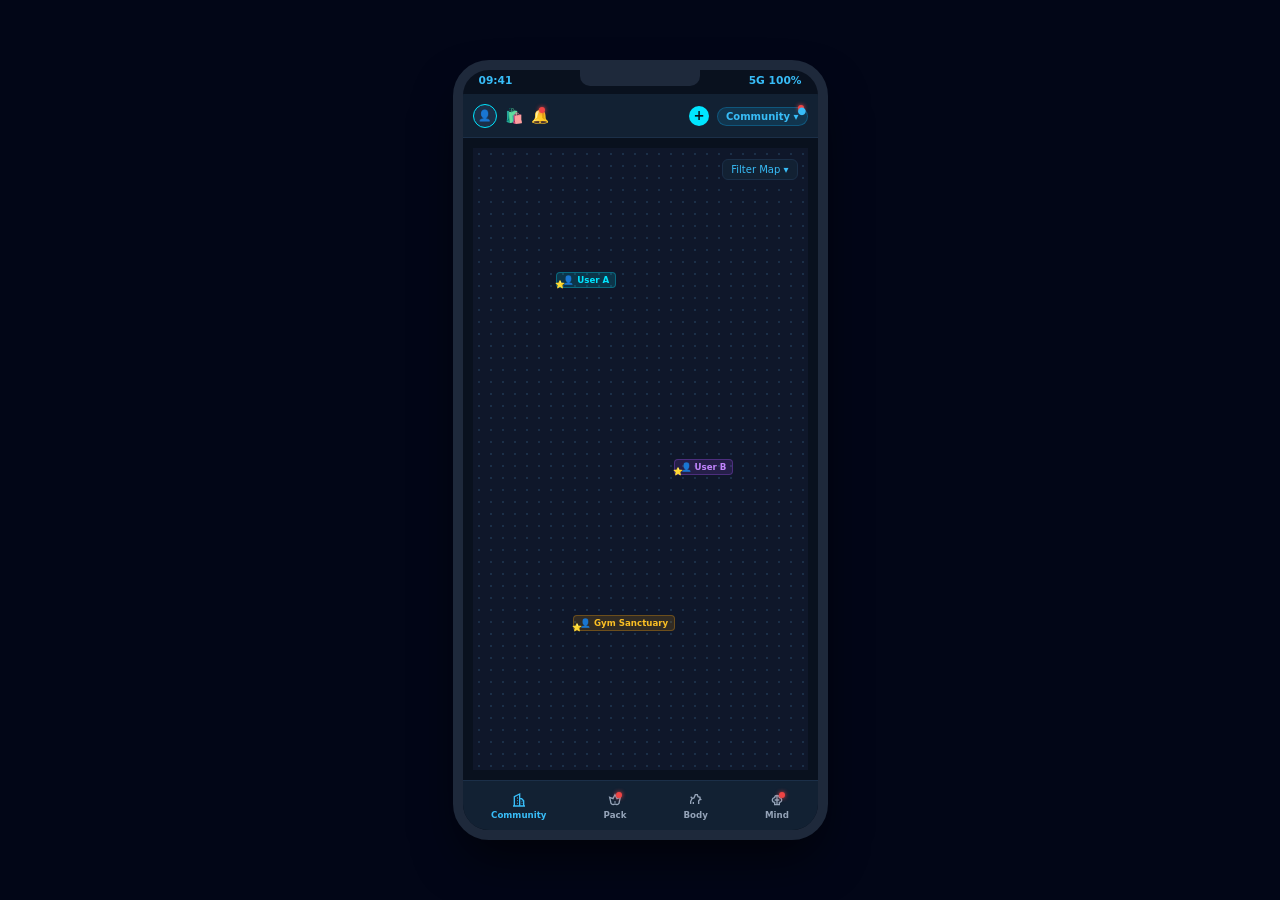
==== commit 6d54365a: "Updates" ====
--- a/index.html
+++ b/index.html
@@ -1,464 +1,455 @@
 <!DOCTYPE html>
 <html lang="en">
 <head>
-<meta charset="UTF-8">
-<meta name="viewport" content="width=device-width, initial-scale=1, maximum-scale=1, viewport-fit=cover, user-scalable=no">
-<title>TopDawgs — Pack Up. Show Up.</title>
-<meta name="description" content="TopDawgs — a community, wellness, and pack-life app prototype.">
-<meta name="theme-color" content="#09111E">
-<meta name="apple-mobile-web-app-capable" content="yes">
-<meta name="apple-mobile-web-app-status-bar-style" content="black-translucent">
-<meta name="apple-mobile-web-app-title" content="TopDawgs">
-<link rel="manifest" href="manifest.json">
-<link rel="apple-touch-icon" href="icons/icon-180.png">
-<link rel="icon" href="icons/icon-32.png">
-<link rel="preconnect" href="https://fonts.googleapis.com">
-<link rel="preconnect" href="https://fonts.gstatic.com" crossorigin>
-<link href="https://fonts.googleapis.com/css2?family=Rajdhani:wght@500;600;700&family=Inter:wght@400;500;600;700&family=JetBrains+Mono:wght@500;700&display=swap" rel="stylesheet">
-<link rel="stylesheet" href="styles.css">
+    <meta charset="UTF-8">
+    <meta name="viewport" content="width=device-width, initial-scale=1.0, maximum-scale=1.0, user-scalable=no, viewport-fit=cover">
+    <title>TopDawgs Mobile App Prototype</title>
+    <link rel="stylesheet" href="styles.css">
+    <link rel="manifest" href="manifest.json">
+    <meta name="theme-color" content="#09111E">
+    <meta name="apple-mobile-web-app-capable" content="yes">
+    <meta name="apple-mobile-web-app-status-bar-style" content="black-translucent">
 </head>
 <body>
 
-<div class="desktop-stage">
-  <div class="desktop-brandmark"><img src="icons/icon-32.png" alt=""> <strong>TopDawgs</strong> · Prototype Shell</div>
-
-  <div class="phone-shell" id="phoneShell">
-
-    <!-- Fake iOS-style status bar (hidden on real mobile / standalone PWA) -->
-    <div class="status-bar">
-      <span id="clock">9:41</span>
-      <div class="notch"></div>
-      <span class="status-icons">📶 📡 🔋100%</span>
+    <!-- Desktop Outer Container Wrapper -->
+    <div class="device-frame">
+        <div class="phone-notch"></div>
+        
+        <!-- Status Bar -->
+        <div class="phone-status-bar">
+            <span id="status-clock">09:41</span>
+            <div class="status-icons">
+                <span>5G</span>
+                <span>100%</span>
+            </div>
+        </div>
+
+        <!-- Global Header -->
+        <header class="app-header">
+            <div class="header-left">
+                <button class="icon-btn avatar-btn" id="avatar-menu-btn" title="User Menu">
+                    <div class="avatar-ring" id="header-avatar">👤</div>
+                </button>
+                <button class="icon-btn" id="shop-btn" title="Shop">🛍️</button>
+                <button class="icon-btn" id="notif-bell" title="Notifications">
+                    🔔<span class="bell-dot" id="bell-notif-dot"></span>
+                </button>
+            </div>
+            
+            <div class="header-right">
+                <button class="icon-btn create-btn" id="create-btn" title="Create New">+</button>
+                <div class="subsection-pill-wrapper">
+                    <button class="subsection-pill" id="subsection-pill-btn">
+                        <span id="pill-text">Community</span> ▾ <span class="pill-dot" id="pill-notif-dot">●</span>
+                    </button>
+                    <div class="dropdown-menu hidden" id="subsection-dropdown">
+                        <!-- Subsections dynamically populated by app.js -->
+                    </div>
+                </div>
+            </div>
+        </header>
+
+        <!-- User Dropdown Overlay Menu -->
+        <div class="user-menu-overlay hidden" id="user-menu-overlay">
+            <div class="user-menu-card">
+                <div class="user-menu-header">
+                    <h3>User Profile Menu</h3>
+                    <button class="close-btn" id="close-user-menu">✕</button>
+                </div>
+                <div class="user-menu-nav">
+                    <a href="#" id="menu-my-profile">My Profile</a> | 
+                    <a href="#" id="menu-settings">Settings</a>
+                </div>
+                <div class="toggle-row">
+                    <span>Global NSFW (Hookup)</span>
+                    <label class="switch">
+                        <input type="checkbox" id="toggle-global-nsfw">
+                        <span class="slider round"></span>
+                    </label>
+                </div>
+                <div class="toggle-row">
+                    <span>Allow DMs</span>
+                    <label class="switch">
+                        <input type="checkbox" id="toggle-allow-dms" checked>
+                        <span class="slider round"></span>
+                    </label>
+                </div>
+                <div class="toggle-row">
+                    <span>Allow Flirts</span>
+                    <label class="switch">
+                        <input type="checkbox" id="toggle-allow-flirts" checked>
+                        <span class="slider round"></span>
+                    </label>
+                </div>
+                <div class="toggle-row">
+                    <span>Incognito</span>
+                    <label class="switch">
+                        <input type="checkbox" id="toggle-incognito">
+                        <span class="slider round"></span>
+                    </label>
+                </div>
+                <div class="slider-row">
+                    <div class="slider-label">Blur Radius: <span id="radius-val">2.5 mi</span></div>
+                    <input type="range" min="0" max="5" step="0.5" value="2.5" id="radius-slider">
+                </div>
+                <div class="context-notif-box">
+                    <div class="context-title">Page Notification Control:</div>
+                    <div class="toggle-row">
+                        <span id="context-notif-label">Page notifications</span>
+                        <label class="switch">
+                            <input type="checkbox" id="toggle-page-notif" checked>
+                            <span class="slider round"></span>
+                        </label>
+                    </div>
+                </div>
+            </div>
+        </div>
+
+        <!-- Main Dynamic Screen Container -->
+        <main class="app-screen" id="app-screen">
+            
+            <!-- VIEW 1: COMMUNITY MAP -->
+            <section class="view-section active" id="view-community">
+                <div class="map-controls">
+                    <button class="map-filter-btn" id="map-filter-trigger">Filter Map ▾</button>
+                    <div class="map-filter-menu hidden" id="map-filter-menu">
+                        <label><input type="checkbox" checked value="people"> People</label>
+                        <label><input type="checkbox" checked value="havens"> Havens</label>
+                        <label><input type="checkbox" checked value="events"> Events</label>
+                        <label><input type="checkbox" checked value="restaurants"> Restaurants</label>
+                        <label><input type="checkbox" checked value="gyms"> Gyms</label>
+                        <label><input type="checkbox" checked value="other"> Other</label>
+                    </div>
+                </div>
+                <div class="map-canvas" id="map-canvas">
+                    <!-- Map pins rendered by JS -->
+                </div>
+            </section>
+
+            <!-- VIEW 2: PACK -->
+            <section class="view-section" id="view-pack">
+                <!-- Messages Subsection -->
+                <div class="subview hidden" id="subview-pack-messages">
+                    <div class="dm-header">
+                        <div class="dm-recipient">
+                            <span class="headspace-icon" id="dm-headspace">👼</span>
+                            <strong id="dm-recipient-name">@AlphaMarcus</strong>
+                        </div>
+                        <span class="badge badge-cyan">DMs</span>
+                    </div>
+                    <div class="chat-stream" id="dm-stream">
+                        <div class="chat-bubble recipient">Hey man, grabbing food after the workout?</div>
+                        <div class="chat-bubble sender">Yeah sounds good! Meet at 6.</div>
+                    </div>
+                    <div class="chat-input-bar">
+                        <button class="icon-btn" id="dm-image-upload">🖼️</button>
+                        <input type="text" placeholder="Type a message..." id="dm-input">
+                        <button class="send-btn" id="dm-send-btn">➔</button>
+                    </div>
+                </div>
+
+                <!-- Chat Subsection -->
+                <div class="subview hidden" id="subview-pack-chat">
+                    <div class="chat-header">
+                        <strong># Chapter Chat (Port Arthur)</strong>
+                        <span class="badge badge-cyan">Public</span>
+                    </div>
+                    <div class="chat-stream" id="public-chat-stream">
+                        <div class="chat-bubble recipient"><strong>Dave:</strong> Who's hitting the gym today?</div>
+                        <div class="chat-bubble recipient"><strong>Dave:</strong> I'll be there at 5.</div>
+                        <div class="chat-bubble recipient"><strong>Dave:</strong> Let me know!</div>
+                    </div>
+                    <div class="cooldown-banner hidden" id="chat-cooldown-banner">
+                        ⏱️ Spam Filter Active: Wait 30s
+                    </div>
+                    <div class="chat-input-bar">
+                        <button class="icon-btn" id="chat-image-upload">🖼️</button>
+                        <input type="text" placeholder="Send public message..." id="public-chat-input">
+                        <button class="send-btn" id="public-chat-send-btn">➔</button>
+                    </div>
+                </div>
+
+                <!-- Wall Subsection -->
+                <div class="subview hidden" id="subview-pack-wall">
+                    <div class="feed-card">
+                        <div class="feed-header">
+                            <span class="feed-user">🐺 @PackLeader</span>
+                            <span class="feed-time">2h ago</span>
+                        </div>
+                        <p>Weekend Haven meetup is locked in! Check the Events tab for details.</p>
+                    </div>
+                </div>
+
+                <!-- Events Subsection -->
+                <div class="subview hidden" id="subview-pack-events">
+                    <div class="feed-card">
+                        <h3>🔥 Pack Beach Bonfire</h3>
+                        <p>Saturday @ 8:00 PM • Port Arthur Sanctuary</p>
+                        <button class="btn btn-primary">RSVP Now</button>
+                    </div>
+                </div>
+
+                <!-- Havens Subsection -->
+                <div class="subview hidden" id="subview-pack-havens">
+                    <div class="feed-card">
+                        <h3>🏡 Haven: Pine Retreat</h3>
+                        <p>Host: @AlphaMarcus • Overnight Pass Available</p>
+                        <button class="btn btn-secondary">Request Pass</button>
+                    </div>
+                </div>
+            </section>
+
+            <!-- VIEW 3: BODY -->
+            <section class="view-section" id="view-body">
+                <div class="subview hidden" id="subview-body-nutrition">
+                    <div class="stat-card">
+                        <h3>Daily Nutrition & Hydration</h3>
+                        <p>Calories: 2,100 / 2,800 kcal</p>
+                        <p>Water: 3.2L / 4.0L</p>
+                    </div>
+                </div>
+                <div class="subview hidden" id="subview-body-exercise">
+                    <div class="stat-card">
+                        <h3>Today's Workout Routine</h3>
+                        <ul>
+                            <li>✔ 100 Pushups</li>
+                            <li>✔ 50 Situps</li>
+                            <li>⏳ 5km Cardio Run</li>
+                        </ul>
+                    </div>
+                </div>
+            </section>
+
+            <!-- VIEW 4: MIND -->
+            <section class="view-section" id="view-mind">
+                <div class="subview hidden" id="subview-mind-checklist">
+                    <div class="card card-highlight" id="sti-reminder-card">
+                        <div class="card-header">
+                            <strong style="color:#38bdf8;">Mind Checklist Notification</strong>
+                            <span class="badge badge-red">NEW</span>
+                        </div>
+                        <p style="margin-top:6px;">"Time for your STI and Blood Panel Screen."</p>
+                        <button class="btn btn-primary" style="margin-top:8px;">Find Free/Cheap Local Clinics</button>
+                    </div>
+                </div>
+                <div class="subview hidden" id="subview-mind-modules">
+                    <div class="card">
+                        <h3>Self-Mastery Module 1</h3>
+                        <p>Mindset Foundations & Focus Training</p>
+                    </div>
+                </div>
+                <div class="subview hidden" id="subview-mind-sounds">
+                    <div class="card">
+                        <h3>Focus Soundscapes</h3>
+                        <button class="btn btn-secondary">▶ Play Deep Alpha Waves</button>
+                    </div>
+                </div>
+                <div class="subview hidden" id="subview-mind-secrets">
+                    <div class="card">
+                        <h3>Encrypted Locker 🔒</h3>
+                        <p>Timed Release Protocols Active</p>
+                    </div>
+                </div>
+            </section>
+
+            <!-- VIEW 5: USER PROFILE VIEW -->
+            <section class="view-section" id="view-profile">
+                <div class="profile-container">
+                    <div class="profile-avatar" id="profile-avatar-display">🐺</div>
+                    <div class="profile-handle" id="profile-handle-display">@AlphaMarcus</div>
+                    
+                    <!-- Spectrum Score Bar -->
+                    <div class="spectrum-bar-wrapper">
+                        <div class="spectrum-bar">
+                            <div class="spectrum-star" id="spectrum-star-icon" style="left: 70%;">⭐</div>
+                        </div>
+                    </div>
+
+                    <!-- Action Bar -->
+                    <div class="profile-action-bar">
+                        <button class="action-badge badge-cyan" id="action-chat">💬 Chat</button>
+                        <button class="action-badge badge-purple" id="action-flirt">🔥 Flirt</button>
+                        <button class="action-badge badge-amber" id="action-note">📝 Note</button>
+                        <button class="action-badge badge-red" id="action-block">🚫 Block</button>
+                    </div>
+
+                    <!-- Stats Grid Matrix -->
+                    <div class="card profile-stats-card">
+                        <strong style="color:#38bdf8;">Stats:</strong>
+                        <div id="sfw-stats-matrix">Age: 28 | Height: 6'1" | Weight: 185 lbs</div>
+                        <div id="nsfw-stats-matrix" class="hidden" style="color:#c084fc; margin-top:2px;">
+                            Position: Verse Top | Size: 7.5"
+                        </div>
+                    </div>
+
+                    <!-- Bio Boxes -->
+                    <div class="card bio-card">
+                        <strong style="color:#38bdf8;">About:</strong>
+                        <p id="profile-bio-text" contenteditable="false">Fitness enthusiast, local haven host, and heavy lifter. (Max 500 chars)</p>
+                    </div>
+                    <div class="card bio-card hidden" id="nsfw-bio-card">
+                        <strong style="color:#c084fc;">NSFW Bio:</strong>
+                        <p id="profile-nsfw-bio-text" contenteditable="false">Looking for active verse partners. (Max 500 chars)</p>
+                    </div>
+
+                    <!-- Health Toggles / Status -->
+                    <div class="health-status-row">
+                        <span style="color:#34d399;">✓ STI Tested: Clear</span>
+                        <span style="color:#38bdf8;">🔒 Safe Sex Only</span>
+                    </div>
+
+                    <!-- Image Gallery & In-App Camera -->
+                    <div class="gallery-section">
+                        <div class="gallery-grid">
+                            <div class="gallery-item" data-timestamp="August 2, 2026 at 14:22">🖼️</div>
+                            <div class="gallery-item" data-timestamp="July 28, 2026 at 09:15">🖼️</div>
+                        </div>
+                        <button class="btn btn-primary" id="in-app-camera-btn" style="margin-top:8px;">📷 Add Image (+0.01 Points)</button>
+                    </div>
+                </div>
+            </section>
+
+            <!-- VIEW 6: SETTINGS & ACCOUNT MANAGEMENT -->
+            <section class="view-section" id="view-settings">
+                <div class="card">
+                    <h3>Account Settings</h3>
+                    <div class="form-group">
+                        <label>Display Name</label>
+                        <input type="text" value="Alpha Marcus" id="settings-name-input">
+                    </div>
+                    <div class="form-group">
+                        <label>Password</label>
+                        <input type="password" value="********">
+                    </div>
+
+                    <!-- Notification Settings -->
+                    <div class="form-group">
+                        <label>Notification Mode Style</label>
+                        <select id="notification-style-select" class="form-select">
+                            <option value="Both">Both (Bell & Proactive Dots)</option>
+                            <option value="Classic">Classic (Bell Icon Only)</option>
+                            <option value="Modern">Modern (Proactive Section Dots Only)</option>
+                        </select>
+                    </div>
+
+                    <button class="btn btn-secondary" id="view-blocked-btn" style="margin-top:10px;">View Blocked Users List</button>
+                    
+                    <div class="settings-actions">
+                        <button class="badge badge-amber" id="logout-btn">Log Out</button>
+                        <button class="badge badge-red" id="delete-acct-btn">Delete Account</button>
+                    </div>
+                </div>
+            </section>
+
+            <!-- VIEW 7: BLOCKED USERS MANAGEMENT -->
+            <section class="view-section" id="view-blocked-users">
+                <div class="card">
+                    <h3 style="color:#f87171;">Blocked Users List</h3>
+                    <div class="blocked-list" id="blocked-list-container">
+                        <div class="blocked-item">
+                            <span>@TrollUser99</span>
+                            <button class="badge badge-green unblock-btn">Unblock</button>
+                        </div>
+                        <div class="blocked-item">
+                            <span>@SpamBot12</span>
+                            <button class="badge badge-green unblock-btn">Unblock</button>
+                        </div>
+                    </div>
+                </div>
+            </section>
+        </main>
+
+        <!-- Bottom Navigation Bar -->
+        <nav class="app-bottom-nav">
+            <button class="nav-item active" data-target="view-community" id="nav-community">
+                <svg viewBox="0 0 24 24" fill="none" stroke="currentColor" stroke-width="2"><path d="M3 21h18M5 21V7l8-4v18M13 10h3l3 3v8M9 9h1M9 13h1M9 17h1M16 14h1M16 17h1"/></svg>
+                <span>Community</span>
+                <div class="notif-dot hidden" id="dot-community"></div>
+            </button>
+            <button class="nav-item" data-target="view-pack" id="nav-pack">
+                <svg viewBox="0 0 24 24" fill="none" stroke="currentColor" stroke-width="2"><path d="M12 18s-3 1.5-5 0c-1-.8-1.5-2-1.5-3.5L4 8l5 2 3-6 3 6 5-2-1.5 6.5c0 1.5-.5 2.7-1.5 3.5-2 1.5-5 0-5 0zM12 14v2M10 12h.01M14 12h.01"/></svg>
+                <span>Pack</span>
+                <div class="notif-dot" id="dot-pack"></div>
+            </button>
+            <button class="nav-item" data-target="view-body" id="nav-body">
+                <svg viewBox="0 0 24 24" fill="none" stroke="currentColor" stroke-width="2"><path d="M4 18v-4l2-4 3-1 2-5h3l1 3 3 1v3l-2 2v5M8 18v-3M16 18v-3M6 9l-2-2M18 10l2 2"/></svg>
+                <span>Body</span>
+                <div class="notif-dot hidden" id="dot-body"></div>
+            </button>
+            <button class="nav-item" data-target="view-mind" id="nav-mind">
+                <svg viewBox="0 0 24 24" fill="none" stroke="currentColor" stroke-width="2"><path d="M12 5a3.5 3.5 0 0 0-3.5 3.5C7 8.5 5 10 5 12a3.5 3.5 0 0 0 3.5 3.5V19h7v-3.5A3.5 3.5 0 0 0 19 12c0-2-2-3.5-3.5-3.5A3.5 3.5 0 0 0 12 5zM12 5v14M8.5 12h7"/></svg>
+                <span>Mind</span>
+                <div class="notif-dot" id="dot-mind"></div>
+            </button>
+        </nav>
+
+        <!-- Slide to Block Security Modal -->
+        <div class="modal-overlay hidden" id="block-modal">
+            <div class="modal-card text-center">
+                <h3 style="color:#f87171;">Confirm Block User?</h3>
+                <p style="font-size:7pt; color:#cbd5e1; margin-top:4px;">
+                    Slide to block @AlphaMarcus. They will be disabled across all app views.
+                </p>
+                <div class="slide-track" id="slide-track">
+                    <div class="slide-thumb" id="slide-thumb">➔</div>
+                    <span class="slide-text">SLIDE TO BLOCK USER</span>
+                </div>
+                <button class="btn btn-secondary" id="close-block-modal" style="margin-top:10px;">Cancel</button>
+            </div>
+        </div>
+
+        <!-- Flirt Selector Modal -->
+        <div class="modal-overlay hidden" id="flirt-modal">
+            <div class="modal-card text-center">
+                <h3 style="color:#38bdf8;">Send Flirt to @AlphaMarcus</h3>
+                <p style="font-size:7pt; color:#cbd5e1; margin:4px 0;">Tier 1 Flirts (Standard):</p>
+                <div class="flirt-row">
+                    <span class="flirt-btn">☺️</span>
+                    <span class="flirt-btn">😉</span>
+                    <span class="flirt-btn">💖</span>
+                </div>
+                <div id="tier-2-container" class="hidden">
+                    <div style="border-top:1px solid #334155; margin:6px 0;"></div>
+                    <p style="font-size:7pt; color:#c084fc;">Tier 2 Flirts (Both in NSFW Mode):</p>
+                    <div class="flirt-row">
+                        <span class="flirt-btn">🥵</span>
+                        <span class="flirt-btn">🔥</span>
+                        <span class="flirt-btn">😈</span>
+                    </div>
+                </div>
+                <button class="btn btn-secondary" id="close-flirt-modal" style="margin-top:10px;">Close</button>
+            </div>
+        </div>
+
+        <!-- Photo Inspection Overlay -->
+        <div class="modal-overlay hidden" id="photo-preview-modal">
+            <div class="photo-preview-card">
+                <div class="photo-box">🖼️</div>
+                <div class="photo-timestamp" id="photo-timestamp-display">📅 Uploaded: August 2, 2026 at 14:22</div>
+                <button class="btn btn-secondary" id="close-photo-modal" style="margin-top:8px;">Close</button>
+            </div>
+        </div>
+
+        <!-- Notifications Drawer Modal -->
+        <div class="modal-overlay hidden" id="notif-drawer-modal">
+            <div class="modal-card">
+                <h3>Global Notifications</h3>
+                <ul class="notif-list">
+                    <li id="notif-item-mind"><strong>Mind:</strong> Time for STI Screening <span class="badge badge-red">NEW</span></li>
+                    <li id="notif-item-pack"><strong>Pack:</strong> @AlphaMarcus tagged you in a post</li>
+                </ul>
+                <button class="btn btn-secondary" id="close-notif-drawer" style="margin-top:10px;">Close</button>
+            </div>
+        </div>
+
     </div>
 
-    <!-- ============================== HEADER ============================== -->
-    <header class="app-header">
-      <div class="header-cluster">
-        <button class="avatar-btn" id="btnProfileMenu" aria-label="Open profile menu">
-          🐺
-          <span class="presence-dot" id="presenceDot"></span>
-        </button>
-        <button class="icon-btn" id="btnShop" aria-label="Shop">🛍️</button>
-        <button class="icon-btn" id="btnBell" aria-label="Notifications">
-          🔔
-          <span class="badge-dot" id="notifDot"></span>
-        </button>
-      </div>
-      <div class="header-cluster">
-        <button class="create-btn" id="btnCreate" aria-label="Create">+</button>
-        <button class="subsection-pill" id="btnSubsection">
-          <span id="subsectionLabel">Map</span>
-          <svg viewBox="0 0 24 24" fill="none" stroke="currentColor" stroke-width="3"><path d="M6 9l6 6 6-6"/></svg>
-        </button>
-      </div>
-    </header>
-
-    <!-- ============================== SCREEN ============================== -->
-    <main class="app-screen" id="appScreen">
-
-      <!-- ---------- COMMUNITY ---------- -->
-      <section class="tab-view active" data-tab="community">
-
-        <div class="subview active" data-sub="map">
-          <h1 class="screen-title">Community</h1>
-          <p class="screen-sub">Port Arthur Chapter · <span id="radiusReadout">2 mi</span> radius</p>
-
-          <div class="filter-row" id="mapFilters">
-            <button class="filter-chip active" data-filter="people">👤 People</button>
-            <button class="filter-chip" data-filter="havens">🏠 Havens</button>
-            <button class="filter-chip" data-filter="events">🎟️ Events</button>
-            <button class="filter-chip" data-filter="restaurants">🍖 Restaurants</button>
-            <button class="filter-chip" data-filter="gyms">💪 Gyms</button>
-            <button class="filter-chip" data-filter="other">📍 Other</button>
-          </div>
-
-          <div class="map-wrap" id="mapWrap">
-            <div class="map-pin self" style="top:52%;left:48%;" data-name="You">
-              <div class="pulse"></div><div class="dot">🐺</div>
-            </div>
-            <div class="map-pin" style="top:28%;left:24%;" data-user="marcus"><div class="dot">🧔</div></div>
-            <div class="map-pin nsfw" style="top:22%;left:66%;" data-user="jax"><div class="dot">🐕</div></div>
-            <div class="map-pin" style="top:70%;left:70%;" data-user="theo"><div class="dot">🐻</div></div>
-            <div class="map-pin" style="top:64%;left:20%;" data-user="finn"><div class="dot">🦊</div></div>
-            <div class="map-pin nsfw" style="top:40%;left:82%;" data-user="rex"><div class="dot">🐕‍🦺</div></div>
-            <div class="map-me">📍 Port Arthur, TX</div>
-            <div class="map-radius-note">Blur: <span id="radiusReadout2">2 mi</span></div>
-          </div>
-
-          <div class="eyes-only-bar">
-            <div>
-              <div class="title">👁️ Eyes-Only Hookup Mode</div>
-              <div class="desc">Shows NSFW-flagged map avatars only when your Global NSFW is on.</div>
-            </div>
-            <button class="switch" id="switchEyesOnly" data-toggle="nsfw"></button>
-          </div>
-
-          <div class="section-label">Nearby Right Now</div>
-          <div id="nearbyList"></div>
-        </div>
-
-        <div class="subview" data-sub="list">
-          <h1 class="screen-title">Nearby List</h1>
-          <p class="screen-sub">Sorted by distance · filtered by your active tags</p>
-          <div id="nearbyListFull"></div>
-        </div>
-      </section>
-
-      <!-- ---------- PACK ---------- -->
-      <section class="tab-view" data-tab="pack">
-
-        <div class="subview active" data-sub="messages">
-          <h1 class="screen-title">Pack Messages</h1>
-          <p class="screen-sub">Direct messages respect your DM setting.</p>
-          <div class="thread-list" id="threadList"></div>
-        </div>
-
-        <div class="subview" data-sub="chat">
-          <div class="chat-window">
-            <div class="chat-header-bar">
-              <div>
-                <strong style="color:var(--success); font-family:var(--font-display); font-size:15px;"># Chapter Chat</strong>
-                <div class="meta-line">Port Arthur · 214 members</div>
-              </div>
-              <span class="pill pill-ghost">SFW only</span>
-            </div>
-            <div class="chat-log" id="chatLog">
-              <div class="bubble in">Dave: Who's hitting the gym today?</div>
-              <div class="bubble in">Dave: I'll be there at 5.</div>
-              <div class="bubble system">Marcus joined the chapter</div>
-              <div class="bubble in">Theo: Count me in, bringing Finn too.</div>
-              <div class="bubble out">See y'all there 🐾</div>
-            </div>
-            <div class="cooldown-banner hidden" id="cooldownBanner">⏱️ Spam filter active — wait <span id="cooldownSeconds">30</span>s</div>
-            <div class="chat-input-bar">
-              <span style="font-size:16px;">🖼️</span>
-              <input type="text" id="chatInput" placeholder="Message the chapter…" maxlength="240">
-              <button class="chat-send" id="chatSend">➔</button>
-            </div>
-          </div>
-        </div>
-
-        <div class="subview" data-sub="wall">
-          <h1 class="screen-title">The Wall</h1>
-          <p class="screen-sub">Posts from your pack, newest first.</p>
-          <div id="wallList"></div>
-        </div>
-
-        <div class="subview" data-sub="events">
-          <h1 class="screen-title">Pack Events</h1>
-          <p class="screen-sub">RSVP and see who's showing up.</p>
-          <div id="eventsList"></div>
-        </div>
-
-        <div class="subview" data-sub="havens">
-          <h1 class="screen-title">Havens</h1>
-          <p class="screen-sub">Member-hosted safe spaces near you.</p>
-          <div id="havensList"></div>
-        </div>
-      </section>
-
-      <!-- ---------- BODY ---------- -->
-      <section class="tab-view" data-tab="body">
-
-        <div class="subview active" data-sub="nutrition">
-          <h1 class="screen-title">Nutrition</h1>
-          <p class="screen-sub">Today's fuel log.</p>
-          <div class="card card-glow">
-            <div class="ring-wrap">
-              <div class="ring" style="--pct:62;"><div class="ring-inner"><span class="n">1,860</span><span class="u">/ 3,000 kcal</span></div></div>
-              <div class="flex-1">
-                <div class="row-between"><span class="meta-line">Goal</span><span class="name-line">Lean bulk</span></div>
-                <div class="row-between"><span class="meta-line">Water</span><span class="name-line">6 / 10 cups</span></div>
-                <div class="row-between"><span class="meta-line">Streak</span><span class="name-line">🔥 9 days</span></div>
-              </div>
-            </div>
-            <div class="macro-row">
-              <div class="macro-chip"><div class="v">142g</div><div class="l">Protein</div></div>
-              <div class="macro-chip"><div class="v">190g</div><div class="l">Carbs</div></div>
-              <div class="macro-chip"><div class="v">64g</div><div class="l">Fat</div></div>
-            </div>
-          </div>
-          <div class="section-label">Logged Today</div>
-          <div class="card">
-            <div class="log-item"><span>🥣 Oats &amp; protein shake</span><span class="text-dim">520 kcal</span></div>
-            <div class="log-item"><span>🍗 Grilled chicken bowl</span><span class="text-dim">640 kcal</span></div>
-            <div class="log-item"><span>🥜 Trail mix</span><span class="text-dim">310 kcal</span></div>
-            <div class="log-item"><span>🍚 Rice &amp; salmon</span><span class="text-dim">390 kcal</span></div>
-          </div>
-          <button class="btn btn-primary btn-block" id="btnAddMeal">+ Log a meal</button>
-        </div>
-
-        <div class="subview" data-sub="exercise">
-          <h1 class="screen-title">Exercise</h1>
-          <p class="screen-sub">This week's training.</p>
-          <div class="card card-glow">
-            <div class="ring-wrap">
-              <div class="ring" style="--pct:75;"><div class="ring-inner"><span class="n">4</span><span class="u">/ 5 sessions</span></div></div>
-              <div class="flex-1">
-                <div class="row-between"><span class="meta-line">This week</span><span class="name-line">3h 40m</span></div>
-                <div class="row-between"><span class="meta-line">Pack Points</span><span class="name-line">+2.10</span></div>
-                <div class="row-between"><span class="meta-line">Rank climb</span><span class="name-line">🐾 Top 18%</span></div>
-              </div>
-            </div>
-          </div>
-          <div class="section-label">Session Log</div>
-          <div class="card">
-            <div class="log-item"><span>🏋️ Push day — Chest/Tri</span><span class="text-dim">52 min</span></div>
-            <div class="log-item"><span>🏃 Trail run — 4.2 mi</span><span class="text-dim">38 min</span></div>
-            <div class="log-item"><span>🧗 Climbing gym</span><span class="text-dim">1h 05m</span></div>
-            <div class="log-item"><span>🐕 Rest day walk w/ pack</span><span class="text-dim">25 min</span></div>
-          </div>
-          <button class="btn btn-primary btn-block" id="btnAddWorkout">+ Log a session</button>
-        </div>
-      </section>
-
-      <!-- ---------- MIND ---------- -->
-      <section class="tab-view" data-tab="mind">
-
-        <div class="subview active" data-sub="checklist">
-          <h1 class="screen-title">Checklist</h1>
-          <p class="screen-sub">Health &amp; STI reminders — private by default.</p>
-          <div class="card">
-            <div class="checklist-item"><div class="check-box checked">✓</div><div><div class="name-line">Quarterly STI panel</div><div class="meta-line">Completed 14 days ago · Body +0.5 · Mind +0.5</div></div></div>
-            <div class="checklist-item"><div class="check-box"></div><div><div class="name-line">Refill PrEP prescription</div><div class="meta-line">Due in 3 days</div></div></div>
-            <div class="checklist-item"><div class="check-box"></div><div><div class="name-line">Book annual physical</div><div class="meta-line">Not scheduled</div></div></div>
-            <div class="checklist-item"><div class="check-box checked">✓</div><div><div class="name-line">Update Safe-Sex status</div><div class="meta-line">Synced to profile</div></div></div>
-            <div class="checklist-item"><div class="check-box"></div><div><div class="name-line">Flu shot season reminder</div><div class="meta-line">Recommended by chapter clinic</div></div></div>
-          </div>
-          <div class="card" style="border-color:rgba(176,132,252,0.3);">
-            <div class="row-between">
-              <div>
-                <div class="setting-title">Show STI/STD results on my profile</div>
-                <div class="setting-desc">Off by default. Results are never public unless you enable this.</div>
-              </div>
-              <button class="switch" id="switchStiPublic"></button>
-            </div>
-          </div>
-        </div>
-
-        <div class="subview" data-sub="modules">
-          <h1 class="screen-title">Modules</h1>
-          <p class="screen-sub">Short video lessons on health, safety, and community.</p>
-          <div class="stats-matrix" style="grid-template-columns:1fr 1fr;">
-            <div class="card-tight card" style="margin-bottom:0;"><div class="module-thumb">🧘<span class="dur">6:12</span></div><div class="name-line" style="font-size:12px;">Grounding after a bad match</div></div>
-            <div class="card-tight card" style="margin-bottom:0;"><div class="module-thumb">🩺<span class="dur">4:40</span></div><div class="name-line" style="font-size:12px;">Know your status, know your options</div></div>
-            <div class="card-tight card" style="margin-bottom:0;"><div class="module-thumb">💬<span class="dur">5:05</span></div><div class="name-line" style="font-size:12px;">Consent &amp; communication basics</div></div>
-            <div class="card-tight card" style="margin-bottom:0;"><div class="module-thumb">🛡️<span class="dur">3:58</span></div><div class="name-line" style="font-size:12px;">Reading the room: safety on first meets</div></div>
-          </div>
-        </div>
-
-        <div class="subview" data-sub="sounds">
-          <h1 class="screen-title">Sounds</h1>
-          <p class="screen-sub">Ambient tracks to help you settle.</p>
-          <div class="card">
-            <div class="sound-item"><div class="wave" id="waveActive"><span></span><span></span><span></span><span></span><span></span></div><div class="grow"><div class="name-line">Den Fire — Low Crackle</div><div class="meta-line">Playing · 24:10</div></div><button class="icon-btn" data-sound-toggle style="background:transparent;">⏸️</button></div>
-            <div class="sound-item"><div class="wave paused"><span></span><span></span><span></span><span></span><span></span></div><div class="grow"><div class="name-line">Rainfall on the Ridge</div><div class="meta-line">42:00 loop</div></div><button class="icon-btn" data-sound-toggle style="background:transparent;">▶️</button></div>
-            <div class="sound-item"><div class="wave paused"><span></span><span></span><span></span><span></span><span></span></div><div class="grow"><div class="name-line">Pack Breathing — 4-7-8</div><div class="meta-line">Guided · 8:00</div></div><button class="icon-btn" data-sound-toggle style="background:transparent;">▶️</button></div>
-            <div class="sound-item"><div class="wave paused"><span></span><span></span><span></span><span></span><span></span></div><div class="grow"><div class="name-line">Night Trail Ambience</div><div class="meta-line">36:15 loop</div></div><button class="icon-btn" data-sound-toggle style="background:transparent;">▶️</button></div>
-          </div>
-        </div>
-
-        <div class="subview" data-sub="secrets">
-          <div id="vaultLockScreen" class="lock-screen">
-            <div class="icon">🔐</div>
-            <h1 class="screen-title mt-0">Secrets Vault</h1>
-            <p class="screen-sub">Encrypted, hidden storage. Enter your vault PIN.</p>
-            <div class="pin-dots" id="pinDots"><span></span><span></span><span></span><span></span></div>
-            <div class="pin-pad" id="pinPad">
-              <button data-num="1">1</button><button data-num="2">2</button><button data-num="3">3</button>
-              <button data-num="4">4</button><button data-num="5">5</button><button data-num="6">6</button>
-              <button data-num="7">7</button><button data-num="8">8</button><button data-num="9">9</button>
-              <button data-num="del">⌫</button><button data-num="0">0</button><button data-num="ok">🔓</button>
-            </div>
-            <p class="meta-line">Demo PIN: 1234</p>
-          </div>
-          <div id="vaultUnlocked" class="hidden">
-            <h1 class="screen-title">Secrets Vault</h1>
-            <p class="screen-sub">Only visible to you. Not part of your public gallery.</p>
-            <div class="gallery-grid">
-              <div class="vault-tile">📷<span class="lab">Locked</span></div>
-              <div class="vault-tile">🎞️<span class="lab">Locked</span></div>
-              <div class="vault-tile">📷<span class="lab">Locked</span></div>
-              <div class="vault-tile add" id="btnVaultAdd">+<span class="lab">Add</span></div>
-            </div>
-            <button class="btn btn-ghost btn-block" style="margin-top:14px;" id="btnLockVault">🔒 Lock vault now</button>
-          </div>
-        </div>
-      </section>
-
-    </main>
-
-    <!-- ============================== BOTTOM NAV ============================== -->
-    <nav class="bottom-nav">
-      <button class="nav-btn active" data-tab="community">
-        <span class="nav-icon"><svg viewBox="0 0 24 24" fill="none" stroke="currentColor" stroke-width="2"><path d="M3 21h18M5 21V7l8-4v18M13 10h3l3 3v8M9 9h1M9 13h1M9 17h1M16 14h1M16 17h1"/></svg></span>
-        <span class="nav-label">Community</span>
-      </button>
-      <button class="nav-btn" data-tab="pack">
-        <span class="nav-icon"><svg viewBox="0 0 24 24" fill="none" stroke="currentColor" stroke-width="2"><path d="M12 18s-3 1.5-5 0c-1-.8-1.5-2-1.5-3.5L4 8l5 2 3-6 3 6 5-2-1.5 6.5c0 1.5-.5 2.7-1.5 3.5-2 1.5-5 0-5 0zM12 14v2M10 12h.01M14 12h.01"/></svg></span>
-        <span class="nav-label">Pack</span>
-      </button>
-      <button class="nav-btn" data-tab="body">
-        <span class="nav-icon"><svg viewBox="0 0 24 24" fill="none" stroke="currentColor" stroke-width="2"><path d="M4 18v-4l2-4 3-1 2-5h3l1 3 3 1v3l-2 2v5M8 18v-3M16 18v-3M6 9l-2-2M18 10l2 2"/></svg></span>
-        <span class="nav-label">Body</span>
-      </button>
-      <button class="nav-btn" data-tab="mind">
-        <span class="nav-icon"><svg viewBox="0 0 24 24" fill="none" stroke="currentColor" stroke-width="2"><path d="M12 5a3.5 3.5 0 0 0-3.5 3.5C7 8.5 5 10 5 12a3.5 3.5 0 0 0 3.5 3.5V19h7v-3.5A3.5 3.5 0 0 0 19 12c0-2-2-3.5-3.5-3.5A3.5 3.5 0 0 0 12 5zM12 5v14M8.5 12h7"/></svg></span>
-        <span class="nav-label">Mind</span>
-      </button>
-    </nav>
-
-    <div class="toast-stack" id="toastStack"></div>
-
-    <!-- ============================== OVERLAYS ============================== -->
-
-    <!-- Profile dropdown menu -->
-    <div class="overlay" id="overlayProfileMenu">
-      <div class="dropdown-panel profile-menu" id="profileMenuPanel">
-        <div class="menu-item link-item" id="menuMyProfile"><span class="left"><span class="ic">🐺</span>My Profile</span><span>›</span></div>
-        <div class="menu-item link-item" id="menuSettings"><span class="left"><span class="ic">⚙️</span>Settings</span><span>›</span></div>
-        <div class="menu-item"><span class="left"><span class="ic">🔥</span>Global NSFW</span><button class="switch" data-toggle="nsfw"></button></div>
-        <div class="menu-item"><span class="left"><span class="ic">✉️</span>Allow DMs</span><button class="switch" data-toggle="allowDMs"></button></div>
-        <div class="menu-item"><span class="left"><span class="ic">😉</span>Allow Flirts</span><button class="switch" data-toggle="allowFlirts"></button></div>
-        <div class="menu-item"><span class="left"><span class="ic">🕶️</span>Incognito</span><button class="switch" data-toggle="incognito"></button></div>
-        <div class="menu-item"><span class="left"><span class="ic">🔔</span><span id="ctxNotifLabel">Community Alerts</span></span><button class="switch" data-toggle="ctxNotif"></button></div>
-        <div style="padding:12px 2px 4px;">
-          <div class="row-between"><span class="setting-title">Radius</span><span class="meta-line" id="radiusValLabel">2 mi</span></div>
-          <div class="range-row"><input type="range" id="radiusSlider" min="0" max="5" step="0.5" value="2"></div>
-        </div>
-      </div>
-    </div>
-
-    <!-- Notification drawer -->
-    <div class="overlay" id="overlayNotif">
-      <div class="dropdown-panel notif-drawer" id="notifDrawerPanel"></div>
-    </div>
-
-    <!-- Subsection dropdown -->
-    <div class="overlay" id="overlaySubsection">
-      <div class="dropdown-panel" id="subsectionPanel" style="top:64px; left:50%; transform:translateX(-50%); min-width:190px;"></div>
-    </div>
-
-    <!-- Creation modal -->
-    <div class="overlay" id="overlayCreate">
-      <div class="sheet">
-        <div class="sheet-handle"></div>
-        <div class="sheet-title">Create</div>
-        <div class="create-grid">
-          <button class="create-opt" id="createPost"><span class="ic">📝</span>Post</button>
-          <button class="create-opt" id="createEvent"><span class="ic">🎟️</span>Event</button>
-          <button class="create-opt" id="createSecret"><span class="ic">🔐</span>Secret</button>
-        </div>
-      </div>
-    </div>
-
-    <!-- Profile view sheet (self or other) -->
-    <div class="overlay" id="overlayProfile">
-      <div class="sheet" id="profileSheet" style="max-height:92%;"></div>
-    </div>
-
-    <!-- Flirt selector -->
-    <div class="overlay center" id="overlayFlirt">
-      <div class="modal-card" style="position:relative;">
-        <button class="close-x" data-close="overlayFlirt">✕</button>
-        <div class="sheet-title" style="margin-top:0;">Send a Flirt</div>
-        <div class="flirt-tier">
-          <div class="flirt-tier-label">Tier 1 · Always available</div>
-          <div class="flirt-emojis">
-            <button class="flirt-emoji" data-flirt="☺️">☺️</button>
-            <button class="flirt-emoji" data-flirt="😉">😉</button>
-            <button class="flirt-emoji" data-flirt="💖">💖</button>
-          </div>
-        </div>
-        <div class="flirt-tier">
-          <div class="flirt-tier-label">Tier 2 · NSFW mode required (both parties)</div>
-          <div class="flirt-emojis" id="flirtTier2">
-            <button class="flirt-emoji" data-flirt="🥵">🥵</button>
-            <button class="flirt-emoji" data-flirt="🔥">🔥</button>
-            <button class="flirt-emoji" data-flirt="😈">😈</button>
-          </div>
-          <div class="flirt-locked-note hidden" id="flirtLockedNote">Turn on Global NSFW (Pack Dawg rank or higher) to unlock — this match also needs their NSFW mode on.</div>
-        </div>
-      </div>
-    </div>
-
-    <!-- Slide-to-confirm block modal -->
-    <div class="overlay center" id="overlayBlock">
-      <div class="modal-card" style="position:relative;">
-        <button class="close-x" data-close="overlayBlock">✕</button>
-        <div style="font-size:34px; text-align:center;">🚫</div>
-        <div class="sheet-title" style="text-align:center;">Block <span id="blockUserName">this user</span>?</div>
-        <p class="screen-sub text-center">They won't be notified. They'll disappear from your maps, chats, and search — instantly and safely.</p>
-        <div class="slide-track-lg" id="slideTrack">
-          <div class="slide-fill" id="slideFill"></div>
-          <div class="slide-label" id="slideLabel">Slide to confirm block</div>
-          <div class="slide-thumb-lg" id="slideThumb">➜</div>
-        </div>
-      </div>
-    </div>
-
-    <!-- Photo inspection -->
-    <div class="overlay center" id="overlayPhoto">
-      <div class="modal-card" style="position:relative; width:82%;">
-        <button class="close-x" data-close="overlayPhoto">✕</button>
-        <div class="photo-view" id="photoViewEmoji">🖼️</div>
-        <div class="photo-meta"><span>Uploaded</span><span id="photoTimestamp">Aug 2, 2026 · 7:14 PM</span></div>
-      </div>
-    </div>
-
-    <!-- Camera simulator -->
-    <div class="overlay center" id="overlayCamera">
-      <div class="modal-card" style="position:relative;">
-        <button class="close-x" data-close="overlayCamera">✕</button>
-        <div class="sheet-title" style="text-align:center;">Add a Photo</div>
-        <div class="camera-view"><span id="cameraEmoji">📷</span><div class="frame-corners"></div></div>
-        <button class="shutter-btn" id="btnShutter"></button>
-        <p class="meta-line text-center" style="margin-top:10px;">Daily upload bonus: <strong style="color:var(--accent-2);">+0.01</strong> Pack Points</p>
-      </div>
-    </div>
-
-    <!-- Settings full screen -->
-    <div class="overlay center" id="overlaySettings" style="align-items:stretch; justify-content:stretch;">
-      <div class="sheet" style="height:100%; border-radius:0; max-height:100%;">
-        <div class="row-between" style="padding:4px 0 12px;">
-          <button class="icon-btn" data-close="overlaySettings" style="background:var(--surface-2);">←</button>
-          <div class="sheet-title" style="margin:0;">Settings</div>
-          <div style="width:36px;"></div>
-        </div>
-
-        <div class="section-label">Account</div>
-        <div class="card">
-          <div class="setting-row row-between"><div><div class="setting-title">Rank</div><div class="setting-desc">Pack Points determine your climb.</div></div><span class="rank-badge">🐾 Pack Dawg</span></div>
-          <div class="setting-row row-between"><div><div class="setting-title">ID Verification</div><div class="setting-desc">18+ verified via government ID.</div></div><span class="pill pill-green">Verified</span></div>
-        </div>
-
-        <div class="section-label">Privacy &amp; Discovery</div>
-        <div class="card">
-          <div class="setting-row row-between"><div><div class="setting-title">Global NSFW</div><div class="setting-desc">Rank-gated. Filters maps &amp; feeds to adult content, both ways.</div></div><button class="switch" data-toggle="nsfw"></button></div>
-          <div class="setting-row row-between"><div><div class="setting-title">Allow DMs</div><div class="setting-desc">Let other members message you directly.</div></div><button class="switch" data-toggle="allowDMs"></button></div>
-          <div class="setting-row row-between"><div><div class="setting-title">Allow Flirts</div><div class="setting-desc">Let others send flirt signals to your profile.</div></div><button class="switch" data-toggle="allowFlirts"></button></div>
-          <div class="setting-row row-between"><div><div class="setting-title">Incognito</div><div class="setting-desc">Hide your presence and browsing from the map.</div></div><button class="switch" data-toggle="incognito"></button></div>
-          <div class="setting-row">
-            <div class="row-between"><div class="setting-title">Location Radius Blur</div><span class="meta-line" id="radiusValLabel2">2 mi</span></div>
-            <div class="range-row"><input type="range" id="radiusSlider2" min="0" max="5" step="0.5" value="2"></div>
-          </div>
-        </div>
-
-        <div class="section-label">Health Privacy</div>
-        <div class="card">
-          <div class="setting-row row-between"><div><div class="setting-title">Show STI/STD results on profile</div><div class="setting-desc">Never public unless you turn this on.</div></div><button class="switch" data-toggle="stiPublic"></button></div>
-        </div>
-
-        <div class="section-label">Blocked Users</div>
-        <div class="card" id="blockedUsersCard"></div>
-
-        <button class="btn btn-danger btn-block" style="margin-top:16px;" id="btnLogout">Log out</button>
-      </div>
-    </div>
-
-  </div>
-</div>
-
-<script src="app.js"></script>
+    <script src="app.js"></script>
+    <script>
+        if ('serviceWorker' in navigator) {
+            navigator.serviceWorker.register('sw.js');
+        }
+    </script>
 </body>
-</html>
+</html>
--- a/styles.css
+++ b/styles.css
@@ -1,1014 +1,710 @@
-/* ==========================================================================
-   TopDawgs — Design System
-   Palette: Canvas / Surface / Surface-2 / Electric Cyan / Sky Blue
-   Display type: Rajdhani (angular, athletic, tag/collar energy)
-   Body type: Inter (clean, high legibility for dense UI)
-   Data type: JetBrains Mono (scores, stats, timers)
-   ========================================================================== */
-
 :root {
-  /* Core palette (per spec) */
-  --canvas: #09111E;
-  --surface: #122133;
-  --surface-2: #1B2F48;
-  --accent: #00E5FF;
-  --accent-2: #38BDF8;
-
-  /* Supporting tones */
-  --ink: #F1F5F9;
-  --ink-dim: #94A3B8;
-  --ink-faint: #5B7189;
-  --hairline: rgba(56, 189, 248, 0.14);
-  --hairline-strong: rgba(56, 189, 248, 0.32);
-
-  --danger: #FB5C5C;
-  --danger-deep: #E23A3A;
-  --success: #34D8A6;
-  --warning: #FBBF24;
-  --purple: #B084FC;
-
-  /* Integrity score spectrum */
-  --score-0: #FB5C5C;
-  --score-1: #FB8A5C;
-  --score-2: #FBBF24;
-  --score-3: #34D8A6;
-  --score-4: #38BDF8;
-  --score-5: #B084FC;
-
-  /* Elevation & glow */
-  --glow-accent: 0 0 18px rgba(0, 229, 255, 0.35);
-  --glow-accent-soft: 0 0 10px rgba(0, 229, 255, 0.22);
-  --shadow-card: 0 6px 20px rgba(0, 0, 0, 0.35);
-  --shadow-modal: 0 20px 60px rgba(0, 0, 0, 0.55);
-
-  /* Radii & spacing */
-  --r-sm: 8px;
-  --r-md: 14px;
-  --r-lg: 22px;
-  --r-pill: 999px;
-
-  --font-display: 'Rajdhani', 'Segoe UI', sans-serif;
-  --font-body: 'Inter', 'Segoe UI', sans-serif;
-  --font-mono: 'JetBrains Mono', 'SFMono-Regular', monospace;
-}
-
-* { box-sizing: border-box; }
-html, body { height: 100%; }
+    --canvas-dark: #09111E;
+    --surface-dark: #122133;
+    --surface-secondary: #1B2F48;
+    --primary-accent: #00E5FF;
+    --secondary-accent: #38BDF8;
+    --badge-red: #ef4444;
+    --badge-green: #10b981;
+    --badge-amber: #f59e0b;
+    --badge-purple: #a855f7;
+    --text-main: #f1f5f9;
+    --text-sub: #94a3b8;
+}
+
+*, *::before, *::after {
+    box-sizing: border-box;
+    margin: 0;
+    padding: 0;
+    font-family: system-ui, -apple-system, BlinkMacSystemFont, 'Segoe UI', Roboto, sans-serif;
+    user-select: none;
+}
 
 body {
-  margin: 0;
-  font-family: var(--font-body);
-  background: #030608;
-  color: var(--ink);
-  -webkit-font-smoothing: antialiased;
-  overflow: hidden;
-}
-
-button {
-  font-family: inherit;
-  cursor: pointer;
-  border: none;
-  background: none;
-  color: inherit;
-}
-input, textarea, select {
-  font-family: inherit;
-  color: inherit;
-}
-::-webkit-scrollbar { width: 6px; height: 6px; }
-::-webkit-scrollbar-thumb { background: var(--surface-2); border-radius: 6px; }
-::-webkit-scrollbar-track { background: transparent; }
-
-a { color: var(--accent-2); text-decoration: none; }
-
-.sr-only {
-  position: absolute; width: 1px; height: 1px;
-  overflow: hidden; clip: rect(0 0 0 0); white-space: nowrap;
-}
-
-/* ==========================================================================
-   Desktop wrapper — a wolf-tag inspired backdrop that frames the phone
-   ========================================================================== */
-
-.desktop-stage {
-  min-height: 100vh;
-  width: 100%;
-  display: flex;
-  align-items: center;
-  justify-content: center;
-  padding: 40px 20px;
-  background:
-    radial-gradient(circle at 18% 15%, rgba(0,229,255,0.10), transparent 42%),
-    radial-gradient(circle at 82% 85%, rgba(176,132,252,0.08), transparent 45%),
-    linear-gradient(160deg, #030608 0%, #060C14 55%, #030608 100%);
-  position: relative;
-}
-
-.desktop-stage::before {
-  /* faint engraved rings echo the badge motif behind the phone */
-  content: "";
-  position: absolute;
-  width: 720px; height: 720px;
-  border-radius: 50%;
-  border: 1px solid rgba(56,189,248,0.06);
-  box-shadow: 0 0 0 40px rgba(56,189,248,0.03), 0 0 0 90px rgba(56,189,248,0.015);
-  pointer-events: none;
-}
-
-.desktop-brandmark {
-  position: fixed;
-  top: 28px; left: 32px;
-  display: flex; align-items: center; gap: 10px;
-  font-family: var(--font-display);
-  letter-spacing: 0.08em;
-  color: var(--ink-dim);
-  font-size: 13px;
-  font-weight: 600;
-  text-transform: uppercase;
-  z-index: 5;
-}
-.desktop-brandmark img { width: 26px; height: 26px; border-radius: 50%; }
-.desktop-brandmark strong { color: var(--accent); }
-
-.desktop-hint {
-  position: fixed;
-  bottom: 22px; left: 0; right: 0;
-  text-align: center;
-  font-size: 11.5px;
-  color: var(--ink-faint);
-  letter-spacing: 0.03em;
-  z-index: 5;
-}
-.desktop-hint kbd {
-  background: var(--surface-2);
-  border: 1px solid var(--hairline-strong);
-  border-radius: 4px;
-  padding: 1px 6px;
-  font-family: var(--font-mono);
-  font-size: 10.5px;
-}
-
-/* ==========================================================================
-   Phone shell
-   ========================================================================== */
-
-.phone-shell {
-  width: 390px;
-  height: 844px;
-  max-height: 92vh;
-  background: var(--canvas);
-  border-radius: 46px;
-  border: 1px solid rgba(148, 163, 184, 0.18);
-  box-shadow:
-    0 0 0 10px #0a0f16,
-    0 0 0 11px rgba(56,189,248,0.18),
-    var(--shadow-modal);
-  position: relative;
-  overflow: hidden;
-  display: flex;
-  flex-direction: column;
-}
-
-.status-bar {
-  height: 46px;
-  flex: 0 0 auto;
-  display: flex;
-  align-items: center;
-  justify-content: space-between;
-  padding: 0 30px;
-  font-family: var(--font-mono);
-  font-size: 13px;
-  font-weight: 600;
-  color: var(--ink);
-  position: relative;
-  z-index: 40;
-}
-.status-bar .notch {
-  position: absolute;
-  top: 8px; left: 50%; transform: translateX(-50%);
-  width: 100px; height: 22px;
-  background: #000;
-  border-radius: 14px;
-}
-.status-bar .status-icons { display: flex; align-items: center; gap: 5px; font-size: 12px; }
-
-/* ==========================================================================
-   App header
-   ========================================================================== */
-
+    background-color: #020617;
+    color: var(--text-main);
+    display: flex;
+    justify-content: center;
+    align-items: center;
+    min-height: 100vh;
+}
+
+/* Device Shell Layout for Desktop Demonstration */
+.device-frame {
+    width: 375px;
+    height: 780px;
+    background-color: var(--canvas-dark);
+    border: 10px solid #1e293b;
+    border-radius: 36px;
+    position: relative;
+    overflow: hidden;
+    display: flex;
+    flex-direction: column;
+    box-shadow: 0 25px 50px -12px rgba(0, 0, 0, 0.7);
+}
+
+@media (max-width: 480px) {
+    body {
+        align-items: flex-start;
+    }
+    .device-frame {
+        width: 100vw;
+        height: 100vh;
+        border: none;
+        border-radius: 0;
+    }
+}
+
+.phone-notch {
+    width: 120px;
+    height: 16px;
+    background-color: #1e293b;
+    border-bottom-left-radius: 10px;
+    border-bottom-right-radius: 10px;
+    position: absolute;
+    top: 0;
+    left: 50%;
+    transform: translateX(-50%);
+    z-index: 100;
+}
+
+.phone-status-bar {
+    height: 24px;
+    padding: 4px 16px 0 16px;
+    display: flex;
+    justify-content: space-between;
+    font-size: 8pt;
+    font-weight: bold;
+    color: var(--secondary-accent);
+    z-index: 90;
+}
+
+/* Header */
 .app-header {
-  flex: 0 0 auto;
-  display: flex;
-  align-items: center;
-  justify-content: space-between;
-  gap: 8px;
-  padding: 10px 16px;
-  background: linear-gradient(180deg, var(--surface) 0%, rgba(18,33,51,0.6) 100%);
-  border-bottom: 1px solid var(--hairline);
-  position: relative;
-  z-index: 30;
-}
-
-.header-cluster { display: flex; align-items: center; gap: 10px; }
-
-.avatar-btn {
-  width: 38px; height: 38px;
-  border-radius: 50%;
-  background: linear-gradient(145deg, var(--surface-2), var(--surface));
-  border: 2px solid var(--accent-2);
-  display: flex; align-items: center; justify-content: center;
-  font-size: 18px;
-  position: relative;
-  flex: 0 0 auto;
-}
-.avatar-btn img { width: 100%; height: 100%; border-radius: 50%; object-fit: cover; }
-.presence-dot {
-  position: absolute; bottom: -2px; right: -2px;
-  width: 11px; height: 11px; border-radius: 50%;
-  background: var(--success);
-  border: 2px solid var(--surface);
-}
-.presence-dot.incog { background: var(--purple); }
+    height: 44px;
+    background-color: var(--surface-dark);
+    border-bottom: 1px solid var(--surface-secondary);
+    display: flex;
+    justify-content: space-between;
+    align-items: center;
+    padding: 0 10px;
+    z-index: 80;
+}
+
+.header-left, .header-right {
+    display: flex;
+    align-items: center;
+    gap: 8px;
+}
 
 .icon-btn {
-  width: 36px; height: 36px;
-  border-radius: 50%;
-  display: flex; align-items: center; justify-content: center;
-  font-size: 17px;
-  background: var(--surface-2);
-  position: relative;
-  transition: transform .15s ease, background .15s ease;
-}
-.icon-btn:active { transform: scale(0.92); }
-.icon-btn:hover { background: #223a58; }
-
-.badge-dot {
-  position: absolute; top: -2px; right: -2px;
-  width: 10px; height: 10px; border-radius: 50%;
-  background: var(--danger);
-  border: 2px solid var(--surface);
-  box-shadow: 0 0 6px var(--danger);
+    background: none;
+    border: none;
+    color: var(--text-main);
+    font-size: 11pt;
+    cursor: pointer;
+    position: relative;
+}
+
+.avatar-ring {
+    width: 24px;
+    height: 24px;
+    border-radius: 50%;
+    background-color: var(--surface-secondary);
+    border: 1px solid var(--primary-accent);
+    display: flex;
+    align-items: center;
+    justify-content: center;
+    font-size: 8pt;
 }
 
 .create-btn {
-  width: 32px; height: 32px;
-  border-radius: 50%;
-  background: linear-gradient(145deg, var(--accent), var(--accent-2));
-  color: #041019;
-  font-weight: 800;
-  font-size: 18px;
-  display: flex; align-items: center; justify-content: center;
-  box-shadow: var(--glow-accent-soft);
-}
-.create-btn:active { transform: scale(0.9); }
+    width: 20px;
+    height: 20px;
+    border-radius: 50%;
+    background-color: var(--primary-accent);
+    color: var(--canvas-dark);
+    font-weight: bold;
+    font-size: 10pt;
+    display: flex;
+    align-items: center;
+    justify-content: center;
+}
+
+.subsection-pill-wrapper {
+    position: relative;
+}
 
 .subsection-pill {
-  display: flex; align-items: center; gap: 6px;
-  background: var(--surface-2);
-  border: 1px solid var(--hairline-strong);
-  border-radius: var(--r-pill);
-  padding: 7px 12px;
-  font-family: var(--font-display);
-  font-weight: 700;
-  font-size: 13px;
-  letter-spacing: 0.02em;
-  color: var(--accent-2);
-  white-space: nowrap;
-}
-.subsection-pill svg { width: 12px; height: 12px; }
-
-/* ==========================================================================
-   Screen area
-   ========================================================================== */
-
+    background-color: rgba(14, 165, 233, 0.15);
+    border: 1px solid rgba(14, 165, 233, 0.3);
+    color: var(--secondary-accent);
+    padding: 3px 8px;
+    border-radius: 12px;
+    font-size: 7.5pt;
+    font-weight: bold;
+    cursor: pointer;
+}
+
+.dropdown-menu {
+    position: absolute;
+    top: 28px;
+    right: 0;
+    background-color: var(--surface-dark);
+    border: 1px solid var(--surface-secondary);
+    border-radius: 8px;
+    width: 120px;
+    box-shadow: 0 4px 12px rgba(0,0,0,0.5);
+    z-index: 200;
+}
+
+.dropdown-item {
+    padding: 8px;
+    font-size: 8pt;
+    color: var(--text-main);
+    display: flex;
+    justify-content: space-between;
+    cursor: pointer;
+}
+
+.dropdown-item:hover {
+    background-color: var(--surface-secondary);
+}
+
+/* User Menu Overlay */
+.user-menu-overlay {
+    position: absolute;
+    top: 68px;
+    left: 10px;
+    right: 10px;
+    z-index: 150;
+}
+
+.user-menu-card {
+    background-color: var(--surface-dark);
+    border: 1px solid var(--surface-secondary);
+    border-radius: 12px;
+    padding: 12px;
+    font-size: 8pt;
+}
+
+.user-menu-header {
+    display: flex;
+    justify-content: space-between;
+    color: var(--secondary-accent);
+    margin-bottom: 8px;
+}
+
+.user-menu-nav {
+    margin-bottom: 10px;
+}
+
+.user-menu-nav a {
+    color: var(--secondary-accent);
+    text-decoration: underline;
+}
+
+.toggle-row {
+    display: flex;
+    justify-content: space-between;
+    align-items: center;
+    margin-bottom: 6px;
+}
+
+/* Custom Toggle Switch */
+.switch {
+    position: relative;
+    display: inline-block;
+    width: 28px;
+    height: 16px;
+}
+.switch input { opacity: 0; width: 0; height: 0; }
+.slider {
+    position: absolute;
+    cursor: pointer;
+    top: 0; left: 0; right: 0; bottom: 0;
+    background-color: var(--surface-secondary);
+    transition: .3s;
+    border-radius: 16px;
+}
+.slider:before {
+    position: absolute;
+    content: "";
+    height: 12px; width: 12px;
+    left: 2px; bottom: 2px;
+    background-color: white;
+    transition: .3s;
+    border-radius: 50%;
+}
+input:checked + .slider { background-color: var(--badge-green); }
+input:checked + .slider:before { transform: translateX(12px); }
+
+.slider-row {
+    margin-top: 6px;
+}
+.slider-row input {
+    width: 100%;
+}
+
+/* Main Screen & Views */
 .app-screen {
-  flex: 1 1 auto;
-  overflow-y: auto;
-  position: relative;
-  background: var(--canvas);
-}
-
-.tab-view { display: none; height: 100%; }
-.tab-view.active { display: block; }
-
-.subview { display: none; padding: 14px 16px 90px; animation: fadeUp .28s ease; }
-.subview.active { display: block; }
-
-@keyframes fadeUp {
-  from { opacity: 0; transform: translateY(6px); }
-  to { opacity: 1; transform: translateY(0); }
-}
-
-.screen-title {
-  font-family: var(--font-display);
-  font-size: 22px;
-  font-weight: 700;
-  color: var(--ink);
-  margin: 4px 0 2px;
-  letter-spacing: 0.01em;
-}
-.screen-sub {
-  font-size: 12.5px;
-  color: var(--ink-dim);
-  margin: 0 0 14px;
-}
-
-.section-label {
-  font-family: var(--font-display);
-  font-size: 11px;
-  font-weight: 700;
-  text-transform: uppercase;
-  letter-spacing: 0.12em;
-  color: var(--accent-2);
-  margin: 18px 0 8px;
-  display: flex;
-  align-items: center;
-  gap: 8px;
-}
-.section-label::after {
-  content: "";
-  flex: 1;
-  height: 1px;
-  background: var(--hairline);
-}
-
-/* ==========================================================================
-   Cards & lists
-   ========================================================================== */
-
+    flex: 1;
+    overflow-y: auto;
+    position: relative;
+    padding: 10px;
+}
+
+.view-section {
+    display: none;
+    height: 100%;
+}
+.view-section.active {
+    display: block;
+}
+
+.subview {
+    display: flex;
+    flex-direction: column;
+    height: 100%;
+}
+
+/* Map Styling */
+#view-community {
+    padding: 0;
+    position: relative;
+}
+.map-canvas {
+    width: 100%;
+    height: 100%;
+    background-color: #0f172a;
+    background-image: radial-gradient(var(--surface-secondary) 1px, transparent 1px);
+    background-size: 12px 12px;
+    position: relative;
+}
+
+.map-controls {
+    position: absolute;
+    top: 10px;
+    right: 10px;
+    z-index: 50;
+}
+
+.map-filter-btn {
+    background-color: var(--surface-dark);
+    border: 1px solid var(--surface-secondary);
+    color: var(--secondary-accent);
+    padding: 4px 8px;
+    border-radius: 6px;
+    font-size: 7.5pt;
+    cursor: pointer;
+}
+
+.map-filter-menu {
+    position: absolute;
+    top: 26px;
+    right: 0;
+    background: var(--surface-dark);
+    border: 1px solid var(--surface-secondary);
+    padding: 6px;
+    border-radius: 6px;
+    display: flex;
+    flex-direction: column;
+    gap: 4px;
+    font-size: 7pt;
+    width: 110px;
+}
+
+.map-pin {
+    position: absolute;
+    padding: 4px 8px;
+    border-radius: 12px;
+    font-size: 7.5pt;
+    font-weight: bold;
+    cursor: pointer;
+}
+
+.map-pin .emblem {
+    position: absolute;
+    bottom: -2px;
+    left: -2px;
+    font-size: 6pt;
+}
+
+.map-pin .pin-dot {
+    position: absolute;
+    bottom: -2px;
+    right: -2px;
+    width: 6px;
+    height: 6px;
+    background-color: var(--badge-red);
+    border-radius: 50%;
+}
+
+/* Cards & Components */
 .card {
-  background: var(--surface);
-  border: 1px solid var(--hairline);
-  border-radius: var(--r-md);
-  padding: 13px;
-  margin-bottom: 10px;
-}
-.card-tight { padding: 10px 13px; }
-.card-glow { border-color: var(--hairline-strong); box-shadow: var(--glow-accent-soft); }
-
-.row { display: flex; align-items: center; gap: 10px; }
-.row-between { display: flex; align-items: center; justify-content: space-between; gap: 10px; }
-.grow { flex: 1; min-width: 0; }
-
-.avatar {
-  width: 44px; height: 44px; border-radius: 50%;
-  background: linear-gradient(145deg, var(--surface-2), #0c1622);
-  display: flex; align-items: center; justify-content: center;
-  font-size: 20px;
-  flex: 0 0 auto;
-  border: 2px solid transparent;
-  position: relative;
-}
-.avatar.sm { width: 34px; height: 34px; font-size: 15px; }
-.avatar.xl { width: 96px; height: 96px; font-size: 40px; border-width: 3px; }
-.avatar.ring-cyan { border-color: var(--accent-2); }
-.avatar.ring-purple { border-color: var(--purple); }
-.avatar .headspace {
-  position: absolute; bottom: -3px; left: -3px;
-  font-size: 13px;
-  background: var(--surface);
-  border-radius: 50%;
-  width: 20px; height: 20px;
-  display: flex; align-items: center; justify-content: center;
-  border: 1px solid var(--hairline-strong);
-}
-
-.name-line { font-weight: 700; font-size: 14.5px; color: var(--ink); }
-.meta-line { font-size: 11.5px; color: var(--ink-dim); margin-top: 1px; }
-
-.pill {
-  display: inline-flex; align-items: center; gap: 4px;
-  padding: 3px 9px;
-  border-radius: var(--r-pill);
-  font-size: 10.5px;
-  font-weight: 700;
-  letter-spacing: 0.02em;
-  border: 1px solid transparent;
-}
-.pill-cyan { background: rgba(0,229,255,0.12); color: var(--accent); border-color: rgba(0,229,255,0.3); }
-.pill-purple { background: rgba(176,132,252,0.14); color: var(--purple); border-color: rgba(176,132,252,0.3); }
-.pill-green { background: rgba(52,216,166,0.14); color: var(--success); border-color: rgba(52,216,166,0.3); }
-.pill-amber { background: rgba(251,191,36,0.14); color: var(--warning); border-color: rgba(251,191,36,0.3); }
-.pill-red { background: rgba(251,92,92,0.14); color: var(--danger); border-color: rgba(251,92,92,0.3); }
-.pill-ghost { background: var(--surface-2); color: var(--ink-dim); }
+    background-color: var(--surface-dark);
+    border: 1px solid var(--surface-secondary);
+    border-radius: 8px;
+    padding: 10px;
+    margin-bottom: 8px;
+    font-size: 8pt;
+}
+
+.card-highlight {
+    border-color: var(--primary-accent);
+    box-shadow: 0 0 6px rgba(0, 229, 255, 0.2);
+}
+
+.card-header {
+    display: flex;
+    justify-content: space-between;
+    align-items: center;
+}
+
+.badge {
+    display: inline-block;
+    padding: 2px 6px;
+    border-radius: 4px;
+    font-size: 6.5pt;
+    font-weight: bold;
+}
+.badge-cyan { background: rgba(0, 229, 255, 0.15); color: var(--primary-accent); border: 1px solid rgba(0, 229, 255, 0.3); }
+.badge-red { background: rgba(239, 68, 68, 0.15); color: #f87171; border: 1px solid rgba(239, 68, 68, 0.3); }
+.badge-green { background: rgba(16, 185, 129, 0.15); color: #34d399; border: 1px solid rgba(16, 185, 129, 0.3); }
+.badge-amber { background: rgba(245, 158, 11, 0.15); color: #fbbf24; border: 1px solid rgba(245, 158, 11, 0.3); }
+.badge-purple { background: rgba(168, 85, 247, 0.15); color: #c084fc; border: 1px solid rgba(168, 85, 247, 0.3); }
 
 .btn {
-  font-family: var(--font-display);
-  font-weight: 700;
-  font-size: 13px;
-  letter-spacing: 0.02em;
-  padding: 10px 16px;
-  border-radius: var(--r-sm);
-  text-align: center;
-}
-.btn-primary { background: linear-gradient(135deg, var(--accent), var(--accent-2)); color: #041019; box-shadow: var(--glow-accent-soft); }
-.btn-primary:active { transform: scale(0.98); }
-.btn-ghost { background: var(--surface-2); color: var(--ink); border: 1px solid var(--hairline-strong); }
-.btn-danger { background: rgba(251,92,92,0.14); color: var(--danger); border: 1px solid rgba(251,92,92,0.4); }
-.btn-block { width: 100%; }
-.btn-sm { padding: 7px 12px; font-size: 11.5px; }
-
-.action-bar { display: grid; grid-template-columns: repeat(4, 1fr); gap: 8px; margin: 12px 0; }
-.action-bar button {
-  display: flex; flex-direction: column; align-items: center; gap: 4px;
-  background: var(--surface-2);
-  border-radius: var(--r-sm);
-  padding: 9px 4px;
-  font-size: 10.5px;
-  font-weight: 700;
-  color: var(--ink);
-  border: 1px solid var(--hairline);
-}
-.action-bar button span.ic { font-size: 17px; }
-.action-bar button.danger { color: var(--danger); }
-.action-bar button:active { transform: scale(0.95); }
-
-/* toggle switch */
-.switch {
-  width: 42px; height: 24px;
-  border-radius: var(--r-pill);
-  background: var(--surface-2);
-  position: relative;
-  border: 1px solid var(--hairline-strong);
-  flex: 0 0 auto;
-  transition: background .2s ease;
-}
-.switch::after {
-  content: "";
-  position: absolute; top: 2px; left: 2px;
-  width: 18px; height: 18px; border-radius: 50%;
-  background: var(--ink-dim);
-  transition: transform .2s ease, background .2s ease;
-}
-.switch.on { background: rgba(0,229,255,0.22); border-color: var(--accent); }
-.switch.on::after { transform: translateX(18px); background: var(--accent); box-shadow: 0 0 8px var(--accent); }
-.switch.locked { opacity: 0.4; }
-.switch.locked::after { background: var(--ink-faint); }
-
-.setting-row { padding: 12px 0; border-bottom: 1px solid var(--hairline); }
-.setting-row:last-child { border-bottom: none; }
-.setting-title { font-size: 13.5px; font-weight: 600; color: var(--ink); }
-.setting-desc { font-size: 11px; color: var(--ink-dim); margin-top: 2px; line-height: 1.4; }
-
-.range-row input[type=range] {
-  width: 100%;
-  accent-color: var(--accent);
-  margin-top: 8px;
-}
-
-/* ==========================================================================
-   Integrity score bar (signature element)
-   ========================================================================== */
-
-.integrity-wrap { margin: 6px 0 4px; }
-.integrity-label-row { display: flex; justify-content: space-between; align-items: baseline; margin-bottom: 6px; }
-.integrity-label-row .tag { font-family: var(--font-display); font-size: 11px; letter-spacing: 0.1em; text-transform: uppercase; color: var(--ink-dim); }
-.integrity-score {
-  font-family: var(--font-mono);
-  font-size: 15px;
-  font-weight: 700;
-}
-.integrity-track {
-  height: 10px;
-  border-radius: var(--r-pill);
-  background: var(--surface-2);
-  position: relative;
-  overflow: hidden;
-  border: 1px solid var(--hairline-strong);
-}
-.integrity-fill {
-  height: 100%;
-  border-radius: var(--r-pill);
-  background: linear-gradient(90deg, var(--score-0), var(--score-1), var(--score-2), var(--score-3), var(--score-4), var(--score-5));
-  position: relative;
-}
-.integrity-fill::after {
-  /* sparkle glint sweeping the filled portion */
-  content: "";
-  position: absolute; inset: 0;
-  background: linear-gradient(100deg, transparent 30%, rgba(255,255,255,0.55) 48%, transparent 66%);
-  background-size: 220% 100%;
-  animation: sparkle 2.8s linear infinite;
-}
-@keyframes sparkle { from { background-position: 140% 0; } to { background-position: -40% 0; } }
-.integrity-scale { display: flex; justify-content: space-between; font-family: var(--font-mono); font-size: 9px; color: var(--ink-faint); margin-top: 4px; }
-
-/* ==========================================================================
-   Bottom nav
-   ========================================================================== */
-
-.bottom-nav {
-  flex: 0 0 auto;
-  display: flex;
-  border-top: 1px solid var(--hairline);
-  background: rgba(18,33,51,0.92);
-  backdrop-filter: blur(14px);
-  padding: 8px 6px 14px;
-  position: relative;
-  z-index: 35;
-}
-.nav-btn {
-  flex: 1;
-  display: flex; flex-direction: column; align-items: center; gap: 4px;
-  padding: 6px 0 2px;
-  color: var(--ink-faint);
-}
-.nav-icon {
-  width: 34px; height: 34px;
-  border-radius: 50%;
-  border: 1.5px solid var(--hairline-strong);
-  display: flex; align-items: center; justify-content: center;
-  transition: all .18s ease;
-}
-.nav-icon svg { width: 18px; height: 18px; }
-.nav-btn.active { color: var(--accent); }
-.nav-btn.active .nav-icon { border-color: var(--accent); box-shadow: var(--glow-accent-soft); background: rgba(0,229,255,0.08); }
-.nav-label { font-size: 10px; font-weight: 700; letter-spacing: 0.02em; }
-
-/* ==========================================================================
-   Community map
-   ========================================================================== */
-
-.map-wrap {
-  position: relative;
-  height: 340px;
-  border-radius: var(--r-md);
-  overflow: hidden;
-  border: 1px solid var(--hairline-strong);
-  background:
-    radial-gradient(circle at 30% 20%, rgba(56,189,248,0.14), transparent 40%),
-    radial-gradient(circle at 75% 70%, rgba(176,132,252,0.10), transparent 45%),
-    repeating-linear-gradient(0deg, rgba(56,189,248,0.05) 0 1px, transparent 1px 34px),
-    repeating-linear-gradient(90deg, rgba(56,189,248,0.05) 0 1px, transparent 1px 34px),
-    #0B1626;
-}
-.map-pin {
-  position: absolute;
-  width: 30px; height: 30px;
-  transform: translate(-50%, -100%);
-  cursor: pointer;
-}
-.map-pin .dot {
-  width: 30px; height: 30px; border-radius: 50%;
-  background: var(--surface);
-  border: 2px solid var(--accent-2);
-  display: flex; align-items: center; justify-content: center;
-  font-size: 15px;
-  box-shadow: 0 3px 10px rgba(0,0,0,0.4);
-}
-.map-pin.self .dot { border-color: var(--accent); box-shadow: var(--glow-accent); }
-.map-pin.nsfw .dot { border-color: var(--purple); }
-.map-pin .pulse {
-  position: absolute; inset: -6px; border-radius: 50%;
-  border: 2px solid var(--accent-2);
-  opacity: 0.5;
-  animation: pulse 2.4s ease-out infinite;
-}
-@keyframes pulse { 0% { transform: scale(0.7); opacity: .6; } 100% { transform: scale(1.5); opacity: 0; } }
-.map-me {
-  position: absolute; bottom: 10px; left: 10px;
-  font-family: var(--font-mono); font-size: 10px; color: var(--accent-2);
-  background: rgba(9,17,30,0.7); padding: 4px 8px; border-radius: 6px;
-}
-.map-radius-note {
-  position: absolute; top: 10px; right: 10px;
-  font-family: var(--font-mono); font-size: 9.5px; color: var(--ink-dim);
-  background: rgba(9,17,30,0.7); padding: 4px 8px; border-radius: 6px;
-}
-
-.filter-row { display: flex; gap: 7px; overflow-x: auto; padding: 12px 2px 4px; }
-.filter-chip {
-  flex: 0 0 auto;
-  padding: 7px 13px;
-  border-radius: var(--r-pill);
-  font-size: 12px; font-weight: 700;
-  background: var(--surface-2);
-  border: 1px solid var(--hairline-strong);
-  color: var(--ink-dim);
-  white-space: nowrap;
-}
-.filter-chip.active { background: rgba(0,229,255,0.14); color: var(--accent); border-color: var(--accent); }
-
-.eyes-only-bar {
-  display: flex; align-items: center; justify-content: space-between;
-  padding: 11px 13px;
-  border-radius: var(--r-md);
-  background: linear-gradient(135deg, rgba(176,132,252,0.10), rgba(176,132,252,0.02));
-  border: 1px solid rgba(176,132,252,0.3);
-  margin-top: 10px;
-}
-.eyes-only-bar .title { font-weight: 700; font-size: 13px; color: var(--purple); display:flex; align-items:center; gap:6px; }
-.eyes-only-bar .desc { font-size: 10.5px; color: var(--ink-dim); margin-top: 2px; }
-
-/* ==========================================================================
-   Stats matrix (profile)
-   ========================================================================== */
-
-.stats-matrix { display: grid; grid-template-columns: repeat(3, 1fr); gap: 8px; margin: 10px 0; }
-.stats-matrix.cols-4 { grid-template-columns: repeat(4, 1fr); }
-.stat-box {
-  background: var(--surface-2);
-  border-radius: var(--r-sm);
-  padding: 9px 6px;
-  text-align: center;
-}
-.stat-box .val { font-family: var(--font-mono); font-weight: 700; font-size: 14px; color: var(--accent-2); }
-.stat-box .lab { font-size: 9.5px; color: var(--ink-dim); text-transform: uppercase; letter-spacing: 0.05em; margin-top: 2px; }
-.stat-box.locked .val { color: var(--ink-faint); }
-.stat-box.locked .lab::after { content: " 🔒"; }
-
-/* ==========================================================================
-   Bio & gallery
-   ========================================================================== */
-
-.bio-box {
-  background: var(--surface-2);
-  border-radius: var(--r-sm);
-  padding: 11px 12px;
-  font-size: 12.5px;
-  line-height: 1.55;
-  color: var(--ink);
-  position: relative;
-}
-.char-count { position: absolute; bottom: 6px; right: 10px; font-family: var(--font-mono); font-size: 9px; color: var(--ink-faint); }
-
-.gallery-grid { display: grid; grid-template-columns: repeat(3, 1fr); gap: 6px; margin-top: 8px; }
-.gallery-tile {
-  aspect-ratio: 1;
-  border-radius: 9px;
-  background: linear-gradient(145deg, var(--surface-2), #0c1622);
-  display: flex; align-items: center; justify-content: center;
-  font-size: 22px;
-  position: relative;
-  overflow: hidden;
-  border: 1px solid var(--hairline);
-}
-.gallery-tile .lock-badge {
-  position: absolute; top: 4px; right: 4px;
-  font-size: 10px; background: rgba(0,0,0,0.5); border-radius: 5px; padding: 1px 4px;
-}
-.gallery-tile.add { color: var(--accent-2); border: 1px dashed var(--hairline-strong); font-size: 26px; }
-
-/* ==========================================================================
-   Chat / messages
-   ========================================================================== */
-
-.thread-list .thread-item { padding: 10px 0; border-bottom: 1px solid var(--hairline); }
-.thread-list .thread-item:last-child { border-bottom: none; }
-.unread-dot { width: 8px; height: 8px; border-radius: 50%; background: var(--accent); box-shadow: 0 0 6px var(--accent); }
-
-.chat-window { display: flex; flex-direction: column; height: calc(100% - 8px); }
-.chat-header-bar {
-  display: flex; align-items: center; justify-content: space-between;
-  padding-bottom: 10px; margin-bottom: 8px; border-bottom: 1px solid var(--hairline);
-}
-.chat-log { flex: 1; overflow-y: auto; display: flex; flex-direction: column; gap: 8px; padding-bottom: 8px; min-height: 220px; }
-.bubble { max-width: 78%; padding: 9px 12px; border-radius: 15px; font-size: 12.5px; line-height: 1.4; }
-.bubble.in { background: var(--surface); border: 1px solid var(--hairline-strong); align-self: flex-start; border-bottom-left-radius: 4px; }
-.bubble.out { background: linear-gradient(135deg, rgba(0,229,255,0.24), rgba(56,189,248,0.18)); align-self: flex-end; border-bottom-right-radius: 4px; color: #eafcff; }
-.bubble.system { align-self: center; background: transparent; color: var(--ink-faint); font-size: 11px; }
-.headspace-note { text-align: center; font-size: 10.5px; color: var(--ink-dim); margin: 4px 0; }
+    display: block;
+    width: 100%;
+    padding: 6px;
+    border-radius: 4px;
+    font-weight: bold;
+    font-size: 7.5pt;
+    text-align: center;
+    border: none;
+    cursor: pointer;
+}
+.btn-primary { background-color: var(--secondary-accent); color: var(--canvas-dark); }
+.btn-secondary { background-color: var(--surface-secondary); color: var(--text-main); }
+
+/* Chat & DMs */
+.chat-stream {
+    flex: 1;
+    overflow-y: auto;
+    display: flex;
+    flex-direction: column;
+    gap: 6px;
+    padding: 6px 0;
+}
+
+.chat-bubble {
+    max-width: 80%;
+    padding: 6px 10px;
+    border-radius: 8px;
+    font-size: 8pt;
+}
+.chat-bubble.sender {
+    align-self: flex-end;
+    background-color: rgba(56, 189, 248, 0.2);
+    border: 1px solid rgba(56, 189, 248, 0.4);
+}
+.chat-bubble.recipient {
+    align-self: flex-start;
+    background-color: var(--surface-dark);
+    border: 1px solid var(--surface-secondary);
+}
 
 .chat-input-bar {
-  display: flex; align-items: center; gap: 8px;
-  background: var(--surface);
-  border: 1px solid var(--hairline-strong);
-  border-radius: var(--r-pill);
-  padding: 8px 8px 8px 14px;
-  margin-top: 8px;
-}
-.chat-input-bar input { flex: 1; background: none; border: none; outline: none; font-size: 13px; color: var(--ink); }
-.chat-input-bar input::placeholder { color: var(--ink-faint); }
-.chat-send {
-  width: 34px; height: 34px; border-radius: 50%;
-  background: var(--accent); color: #041019; font-size: 15px;
-  display: flex; align-items: center; justify-content: center;
-  flex: 0 0 auto;
-}
-.chat-send.disabled { background: var(--surface-2); color: var(--ink-faint); }
+    display: flex;
+    align-items: center;
+    gap: 6px;
+    background-color: var(--surface-dark);
+    border: 1px solid var(--surface-secondary);
+    border-radius: 20px;
+    padding: 4px 8px;
+    margin-top: auto;
+}
+.chat-input-bar input {
+    flex: 1;
+    background: none;
+    border: none;
+    color: var(--text-main);
+    font-size: 8pt;
+    outline: none;
+}
+.send-btn {
+    background: none;
+    border: none;
+    color: var(--primary-accent);
+    font-weight: bold;
+    cursor: pointer;
+}
 
 .cooldown-banner {
-  background: rgba(251,92,92,0.12);
-  border: 1px solid rgba(251,92,92,0.4);
-  color: var(--danger);
-  border-radius: var(--r-sm);
-  padding: 8px 11px;
-  font-size: 12px;
-  font-weight: 700;
-  text-align: center;
-  margin-top: 8px;
-}
-
-/* ==========================================================================
-   Body / Mind trackers
-   ========================================================================== */
-
-.ring-wrap { display: flex; align-items: center; gap: 16px; }
-.ring {
-  width: 92px; height: 92px; border-radius: 50%;
-  background: conic-gradient(var(--accent) calc(var(--pct, 40) * 1%), var(--surface-2) 0);
-  display: flex; align-items: center; justify-content: center;
-  flex: 0 0 auto;
-}
-.ring-inner {
-  width: 72px; height: 72px; border-radius: 50%;
-  background: var(--surface);
-  display: flex; flex-direction: column; align-items: center; justify-content: center;
-}
-.ring-inner .n { font-family: var(--font-mono); font-weight: 700; font-size: 16px; }
-.ring-inner .u { font-size: 8.5px; color: var(--ink-dim); }
-
-.macro-row { display: flex; gap: 8px; margin-top: 12px; }
-.macro-chip { flex: 1; background: var(--surface-2); border-radius: var(--r-sm); padding: 8px; text-align: center; }
-.macro-chip .v { font-family: var(--font-mono); font-weight: 700; font-size: 13px; }
-.macro-chip .l { font-size: 9.5px; color: var(--ink-dim); }
-
-.log-item { display: flex; justify-content: space-between; align-items: center; padding: 9px 0; border-bottom: 1px solid var(--hairline); }
-.log-item:last-child { border-bottom: none; }
-
-.checklist-item { display: flex; align-items: flex-start; gap: 10px; padding: 11px 0; border-bottom: 1px solid var(--hairline); }
-.checklist-item:last-child { border-bottom: none; }
-.check-box {
-  width: 22px; height: 22px; border-radius: 7px; flex: 0 0 auto; margin-top: 1px;
-  border: 2px solid var(--hairline-strong);
-  display: flex; align-items: center; justify-content: center;
-  font-size: 12px; color: transparent;
-}
-.check-box.checked { background: var(--success); border-color: var(--success); color: #04231a; }
-
-.module-thumb {
-  height: 92px; border-radius: var(--r-sm);
-  background: linear-gradient(135deg, var(--surface-2), #0c1a2b);
-  display: flex; align-items: center; justify-content: center;
-  font-size: 26px; position: relative; margin-bottom: 8px;
-}
-.module-thumb .dur { position: absolute; bottom: 6px; right: 8px; font-family: var(--font-mono); font-size: 10px; background: rgba(0,0,0,0.55); padding: 1px 6px; border-radius: 5px; }
-
-.sound-item { display: flex; align-items: center; gap: 12px; padding: 10px 0; border-bottom: 1px solid var(--hairline); }
-.sound-item:last-child { border-bottom: none; }
-.wave { display: flex; align-items: center; gap: 2px; height: 20px; }
-.wave span { width: 3px; background: var(--accent-2); border-radius: 2px; animation: wave 1s ease-in-out infinite; }
-.wave span:nth-child(2) { animation-delay: .1s; } .wave span:nth-child(3) { animation-delay: .2s; }
-.wave span:nth-child(4) { animation-delay: .3s; } .wave span:nth-child(5) { animation-delay: .4s; }
-@keyframes wave { 0%,100% { height: 5px; } 50% { height: 18px; } }
-.wave.paused span { animation-play-state: paused; height: 5px; }
-
-.vault-tile {
-  aspect-ratio: 1; border-radius: var(--r-sm);
-  background: linear-gradient(145deg, #1a1030, #0c1622);
-  border: 1px solid rgba(176,132,252,0.3);
-  display: flex; flex-direction: column; align-items: center; justify-content: center;
-  gap: 4px; font-size: 22px; color: var(--purple);
-}
-.vault-tile span.lab { font-size: 8.5px; color: var(--ink-dim); }
-
-.lock-screen {
-  display: flex; flex-direction: column; align-items: center; justify-content: center;
-  padding: 60px 20px; text-align: center; gap: 10px;
-}
-.lock-screen .icon { font-size: 40px; }
-.pin-dots { display: flex; gap: 10px; margin: 14px 0; }
-.pin-dots span { width: 12px; height: 12px; border-radius: 50%; background: var(--surface-2); border: 1px solid var(--hairline-strong); }
-.pin-dots span.filled { background: var(--purple); border-color: var(--purple); }
-.pin-pad { display: grid; grid-template-columns: repeat(3, 1fr); gap: 10px; width: 220px; }
-.pin-pad button { background: var(--surface-2); border-radius: 12px; padding: 14px 0; font-family: var(--font-mono); font-size: 17px; font-weight: 700; }
-.pin-pad button:active { background: var(--surface); }
-
-/* ==========================================================================
-   Modals & overlays
-   ========================================================================== */
-
-.overlay {
-  position: absolute; inset: 0;
-  background: rgba(3,6,10,0.6);
-  backdrop-filter: blur(2px);
-  z-index: 60;
-  display: none;
-  align-items: flex-end;
-}
-.overlay.show { display: flex; }
-.overlay.center { align-items: center; justify-content: center; }
-
-.sheet {
-  width: 100%;
-  background: var(--surface);
-  border-radius: 22px 22px 0 0;
-  border-top: 1px solid var(--hairline-strong);
-  padding: 10px 18px 26px;
-  max-height: 82%;
-  overflow-y: auto;
-  animation: sheetUp .28s cubic-bezier(.2,.9,.3,1);
-  box-shadow: var(--shadow-modal);
-}
-@keyframes sheetUp { from { transform: translateY(100%); } to { transform: translateY(0); } }
-.sheet-handle { width: 36px; height: 4px; border-radius: 4px; background: var(--hairline-strong); margin: 4px auto 12px; }
-.sheet-title { font-family: var(--font-display); font-size: 17px; font-weight: 700; margin: 2px 0 12px; }
+    background-color: rgba(239, 68, 68, 0.2);
+    border: 1px solid var(--badge-red);
+    color: #f87171;
+    padding: 4px;
+    text-align: center;
+    font-size: 7pt;
+    border-radius: 4px;
+    margin-bottom: 4px;
+}
+
+/* Centered Profile Layout */
+.profile-container {
+    text-align: center;
+}
+
+.profile-avatar {
+    width: 60px;
+    height: 60px;
+    border-radius: 50%;
+    background-color: var(--surface-dark);
+    border: 2px solid var(--primary-accent);
+    margin: 0 auto;
+    display: flex;
+    align-items: center;
+    justify-content: center;
+    font-size: 20pt;
+}
+
+.profile-handle {
+    font-weight: bold;
+    color: var(--secondary-accent);
+    font-size: 10pt;
+    margin-top: 4px;
+}
+
+.spectrum-bar-wrapper {
+    width: 180px;
+    height: 6px;
+    background-color: #000000;
+    border-radius: 4px;
+    margin: 6px auto;
+    position: relative;
+}
+.spectrum-bar {
+    width: 100%;
+    height: 100%;
+    position: relative;
+}
+.spectrum-star {
+    position: absolute;
+    top: -5px;
+    font-size: 9pt;
+    transform: translateX(-50%);
+}
+
+.profile-action-bar {
+    display: flex;
+    justify-content: center;
+    gap: 6px;
+    margin: 8px 0;
+}
+.action-badge {
+    border: none;
+    cursor: pointer;
+    padding: 4px 8px;
+    font-size: 7.5pt;
+    border-radius: 4px;
+}
+
+.health-status-row {
+    display: flex;
+    justify-content: space-between;
+    font-size: 7pt;
+    margin: 6px 0;
+}
+
+.gallery-grid {
+    display: flex;
+    gap: 6px;
+    justify-content: center;
+}
+.gallery-item {
+    width: 50px;
+    height: 50px;
+    background-color: var(--surface-dark);
+    border: 1px solid var(--surface-secondary);
+    border-radius: 6px;
+    display: flex;
+    align-items: center;
+    justify-content: center;
+    font-size: 14pt;
+    cursor: pointer;
+}
+
+/* Slide to Block Component */
+.slide-track {
+    background-color: var(--canvas-dark);
+    border: 1px solid var(--badge-red);
+    border-radius: 20px;
+    padding: 3px;
+    position: relative;
+    margin-top: 10px;
+    overflow: hidden;
+    height: 28px;
+    display: flex;
+    align-items: center;
+}
+.slide-thumb {
+    width: 22px;
+    height: 22px;
+    border-radius: 50%;
+    background-color: var(--badge-red);
+    color: white;
+    display: flex;
+    align-items: center;
+    justify-content: center;
+    font-size: 8pt;
+    font-weight: bold;
+    position: absolute;
+    left: 3px;
+    cursor: pointer;
+    z-index: 10;
+}
+.slide-text {
+    width: 100%;
+    text-align: center;
+    font-size: 6.5pt;
+    color: #f87171;
+    font-weight: bold;
+}
+
+/* Modals */
+.modal-overlay {
+    position: absolute;
+    top: 0; left: 0; right: 0; bottom: 0;
+    background-color: rgba(9, 17, 30, 0.85);
+    display: flex;
+    align-items: center;
+    justify-content: center;
+    z-index: 300;
+}
 
 .modal-card {
-  width: 88%; max-width: 320px;
-  background: var(--surface);
-  border: 1px solid var(--hairline-strong);
-  border-radius: var(--r-lg);
-  padding: 20px;
-  box-shadow: var(--shadow-modal);
-  animation: popIn .22s ease;
-}
-@keyframes popIn { from { opacity: 0; transform: scale(0.94); } to { opacity: 1; transform: scale(1); } }
-
-.menu-item {
-  display: flex; align-items: center; justify-content: space-between;
-  padding: 12px 2px;
-  border-bottom: 1px solid var(--hairline);
-  font-size: 13.5px; font-weight: 600;
-}
-.menu-item:last-child { border-bottom: none; }
-.menu-item .left { display: flex; align-items: center; gap: 10px; }
-.menu-item .left .ic { font-size: 16px; width: 20px; text-align: center; }
-.menu-item.link-item { color: var(--accent-2); }
-
-.close-x {
-  position: absolute; top: 12px; right: 14px;
-  width: 28px; height: 28px; border-radius: 50%;
-  background: var(--surface-2);
-  display: flex; align-items: center; justify-content: center;
-  font-size: 14px; color: var(--ink-dim);
-}
-
-/* creation modal */
-.create-grid { display: grid; grid-template-columns: repeat(3,1fr); gap: 10px; margin-top: 6px; }
-.create-opt {
-  background: var(--surface-2); border-radius: var(--r-md); padding: 16px 6px;
-  display: flex; flex-direction: column; align-items: center; gap: 6px;
-  font-size: 11.5px; font-weight: 700; border: 1px solid var(--hairline);
-}
-.create-opt .ic { font-size: 24px; }
-.create-opt:active { transform: scale(0.96); background: var(--surface); }
-
-/* flirt selector */
-.flirt-tier { margin-top: 10px; }
-.flirt-tier-label { font-size: 10.5px; color: var(--ink-dim); text-transform: uppercase; letter-spacing: 0.08em; margin-bottom: 6px; font-weight: 700; }
-.flirt-emojis { display: flex; gap: 10px; }
-.flirt-emoji {
-  flex: 1; background: var(--surface-2); border-radius: 14px; padding: 14px 0;
-  text-align: center; font-size: 24px; border: 1px solid var(--hairline);
-}
-.flirt-emoji:active { transform: scale(0.92); background: rgba(0,229,255,0.14); border-color: var(--accent); }
-.flirt-locked { position: relative; opacity: 0.45; }
-.flirt-locked::after { content: "🔒"; position: absolute; top: 4px; right: 6px; font-size: 10px; }
-.flirt-locked-note { font-size: 10.5px; color: var(--ink-faint); margin-top: 8px; text-align: center; line-height: 1.5; }
-
-/* slide to confirm block modal */
-.slide-track-lg {
-  height: 52px; border-radius: var(--r-pill);
-  background: rgba(251,92,92,0.10);
-  border: 1.5px solid rgba(251,92,92,0.5);
-  position: relative; overflow: hidden;
-  margin-top: 16px;
-  display: flex; align-items: center;
-  touch-action: none;
-  user-select: none;
-}
-.slide-track-lg .slide-fill {
-  position: absolute; top: 0; left: 0; bottom: 0;
-  background: rgba(251,92,92,0.18);
-  width: 0%;
-}
-.slide-track-lg .slide-label {
-  position: absolute; inset: 0;
-  display: flex; align-items: center; justify-content: center;
-  font-size: 12px; font-weight: 700; color: var(--danger);
-  letter-spacing: 0.02em;
-  pointer-events: none;
-}
-.slide-thumb-lg {
-  width: 46px; height: 46px; border-radius: 50%;
-  background: var(--danger);
-  display: flex; align-items: center; justify-content: center;
-  color: #fff; font-size: 18px; font-weight: 800;
-  position: absolute; left: 3px; top: 3px;
-  box-shadow: 0 0 12px rgba(251,92,92,0.6);
-  cursor: grab;
-  z-index: 2;
-}
-.slide-thumb-lg.confirmed { background: var(--success); box-shadow: 0 0 12px rgba(52,216,166,0.6); }
-
-/* photo inspection */
-.photo-view { width: 100%; aspect-ratio: 3/4; border-radius: var(--r-md); background: linear-gradient(145deg, var(--surface-2), #0c1622); display: flex; align-items: center; justify-content: center; font-size: 60px; margin-bottom: 10px; }
-.photo-meta { display: flex; justify-content: space-between; font-family: var(--font-mono); font-size: 11px; color: var(--ink-dim); }
-
-/* camera simulator */
-.camera-view {
-  aspect-ratio: 3/4; border-radius: var(--r-md);
-  background: repeating-conic-gradient(from 0deg, #0c1622 0deg 15deg, #10192a 15deg 30deg);
-  display: flex; align-items: center; justify-content: center;
-  font-size: 40px; margin-bottom: 14px; border: 1px solid var(--hairline-strong);
-  position: relative;
-}
-.camera-view .frame-corners { position: absolute; inset: 12px; border: 1.5px dashed rgba(0,229,255,0.4); border-radius: 10px; }
-.shutter-btn {
-  width: 64px; height: 64px; border-radius: 50%;
-  background: #fff; border: 4px solid var(--accent);
-  margin: 0 auto; display: block;
-}
-.shutter-btn:active { transform: scale(0.92); }
-
-/* toast */
-.toast-stack { position: absolute; top: 60px; left: 0; right: 0; z-index: 90; display: flex; flex-direction: column; align-items: center; gap: 8px; pointer-events: none; }
-.toast {
-  background: rgba(18,33,51,0.96);
-  border: 1px solid var(--hairline-strong);
-  border-radius: var(--r-pill);
-  padding: 9px 16px;
-  font-size: 12px; font-weight: 600;
-  box-shadow: var(--shadow-card);
-  animation: toastIn .25s ease, toastOut .3s ease 2.2s forwards;
-}
-@keyframes toastIn { from { opacity: 0; transform: translateY(-8px); } to { opacity: 1; transform: translateY(0); } }
-@keyframes toastOut { to { opacity: 0; transform: translateY(-8px); } }
-
-/* dropdown (subsection + notification drawer) */
-.dropdown-panel {
-  position: absolute;
-  background: var(--surface);
-  border: 1px solid var(--hairline-strong);
-  border-radius: var(--r-md);
-  box-shadow: var(--shadow-modal);
-  z-index: 70;
-  overflow: hidden;
-  animation: popIn .18s ease;
-}
-.dropdown-panel .dd-item {
-  padding: 11px 14px; font-size: 13px; font-weight: 600;
-  border-bottom: 1px solid var(--hairline);
-  display: flex; align-items: center; gap: 8px;
-}
-.dropdown-panel .dd-item:last-child { border-bottom: none; }
-.dropdown-panel .dd-item.active { color: var(--accent); background: rgba(0,229,255,0.08); }
-.dropdown-panel .dd-item:active { background: var(--surface-2); }
-
-.notif-drawer { width: 320px; max-height: 420px; overflow-y: auto; right: 16px; top: 64px; }
-.notif-item { padding: 11px 13px; border-bottom: 1px solid var(--hairline); font-size: 12px; }
-.notif-item:last-child { border-bottom: none; }
-.notif-item .t { font-weight: 700; color: var(--ink); margin-bottom: 2px; }
-.notif-item .d { color: var(--ink-dim); }
-.notif-item .time { font-family: var(--font-mono); font-size: 9.5px; color: var(--ink-faint); margin-top: 3px; }
-.notif-item.unread { background: rgba(0,229,255,0.05); }
-
-.profile-menu { width: 250px; left: 16px; top: 64px; }
-
-/* rank badge */
-.rank-badge {
-  display: inline-flex; align-items: center; gap: 5px;
-  font-family: var(--font-display); font-weight: 700; font-size: 11.5px;
-  padding: 4px 10px; border-radius: var(--r-pill);
-  background: linear-gradient(135deg, rgba(0,229,255,0.16), rgba(176,132,252,0.14));
-  border: 1px solid var(--hairline-strong);
-  color: var(--accent);
-}
-
-/* haven / event cards */
-.event-banner {
-  height: 68px; border-radius: 10px 10px 0 0;
-  background: linear-gradient(135deg, #16324f, #1e2a4a);
-  display: flex; align-items: center; justify-content: center; font-size: 26px;
-}
-.event-body { padding: 10px 12px; }
-
-/* empty state */
-.empty-state { text-align: center; padding: 40px 16px; color: var(--ink-faint); }
-.empty-state .ic { font-size: 32px; margin-bottom: 8px; display: block; }
-
-/* utility */
-.mt-0 { margin-top: 0 !important; }
-.mb-0 { margin-bottom: 0 !important; }
-.flex-1 { flex: 1; }
-.text-dim { color: var(--ink-dim); }
-.text-center { text-align: center; }
-.hidden { display: none !important; }
-
-/* ==========================================================================
-   Mobile: fill the real viewport, drop the phone chrome
-   ========================================================================== */
-
-@media (max-width: 480px), (pointer: coarse) and (max-width: 820px) {
-  .desktop-stage { padding: 0; align-items: stretch; }
-  .desktop-brandmark, .desktop-hint { display: none; }
-  .phone-shell {
-    width: 100vw;
-    height: 100vh;
-    max-height: 100vh;
-    border-radius: 0;
+    width: 85%;
+    background-color: var(--surface-dark);
+    border: 1px solid var(--surface-secondary);
+    border-radius: 12px;
+    padding: 12px;
+}
+
+.flirt-row {
+    display: flex;
+    justify-content: space-around;
+    font-size: 16pt;
+    margin-top: 6px;
+}
+.flirt-btn {
+    cursor: pointer;
+}
+
+.photo-preview-card {
+    text-align: center;
+    width: 90%;
+}
+.photo-box {
+    width: 100%;
+    height: 200px;
+    background-color: var(--surface-dark);
+    border-radius: 8px;
+    display: flex;
+    align-items: center;
+    justify-content: center;
+    font-size: 40pt;
+}
+.photo-timestamp {
+    font-size: 7.5pt;
+    color: var(--text-sub);
+    margin-top: 6px;
+}
+
+/* Bottom Navigation */
+.app-bottom-nav {
+    height: 50px;
+    background-color: var(--surface-dark);
+    border-top: 1px solid var(--surface-secondary);
+    display: flex;
+    justify-content: space-around;
+    align-items: center;
+    z-index: 80;
+}
+
+.nav-item {
+    background: none;
     border: none;
-    box-shadow: none;
-  }
-  .status-bar { display: none; }
-}
-
-@media (display-mode: standalone) {
-  .status-bar { display: none; }
-}
-
-/* reduced motion */
-@media (prefers-reduced-motion: reduce) {
-  * { animation-duration: 0.001ms !important; animation-iteration-count: 1 !important; transition-duration: 0.001ms !important; }
-}
+    color: var(--text-sub);
+    display: flex;
+    flex-direction: column;
+    align-items: center;
+    font-size: 6.5pt;
+    font-weight: bold;
+    cursor: pointer;
+    position: relative;
+}
+
+.nav-item.active {
+    color: var(--secondary-accent);
+}
+
+.nav-item svg {
+    width: 16px;
+    height: 16px;
+    margin-bottom: 2px;
+}
+
+.notif-dot, .bell-dot, .pill-dot {
+    width: 6px;
+    height: 6px;
+    background-color: var(--badge-red);
+    border-radius: 50%;
+    position: absolute;
+    top: 0;
+    right: 4px;
+    box-shadow: 0 0 4px var(--badge-red);
+}
+
+.hidden {
+    display: none !important;
+}
+
+.text-center {
+    text-align: center;
+}
+
+.form-group {
+    margin-bottom: 8px;
+    text-align: left;
+}
+.form-group label {
+    display: block;
+    font-size: 7pt;
+    color: var(--text-sub);
+    margin-bottom: 2px;
+}
+.form-group input, .form-select {
+    width: 100%;
+    padding: 4px;
+    background-color: var(--canvas-dark);
+    border: 1px solid var(--surface-secondary);
+    color: var(--text-main);
+    border-radius: 4px;
+    font-size: 8pt;
+}
+
+.blocked-item {
+    display: flex;
+    justify-content: space-between;
+    align-items: center;
+    padding: 4px 0;
+    border-bottom: 1px solid var(--surface-secondary);
+}
+
+.settings-actions {
+    display: flex;
+    justify-content: space-between;
+    margin-top: 10px;
+}
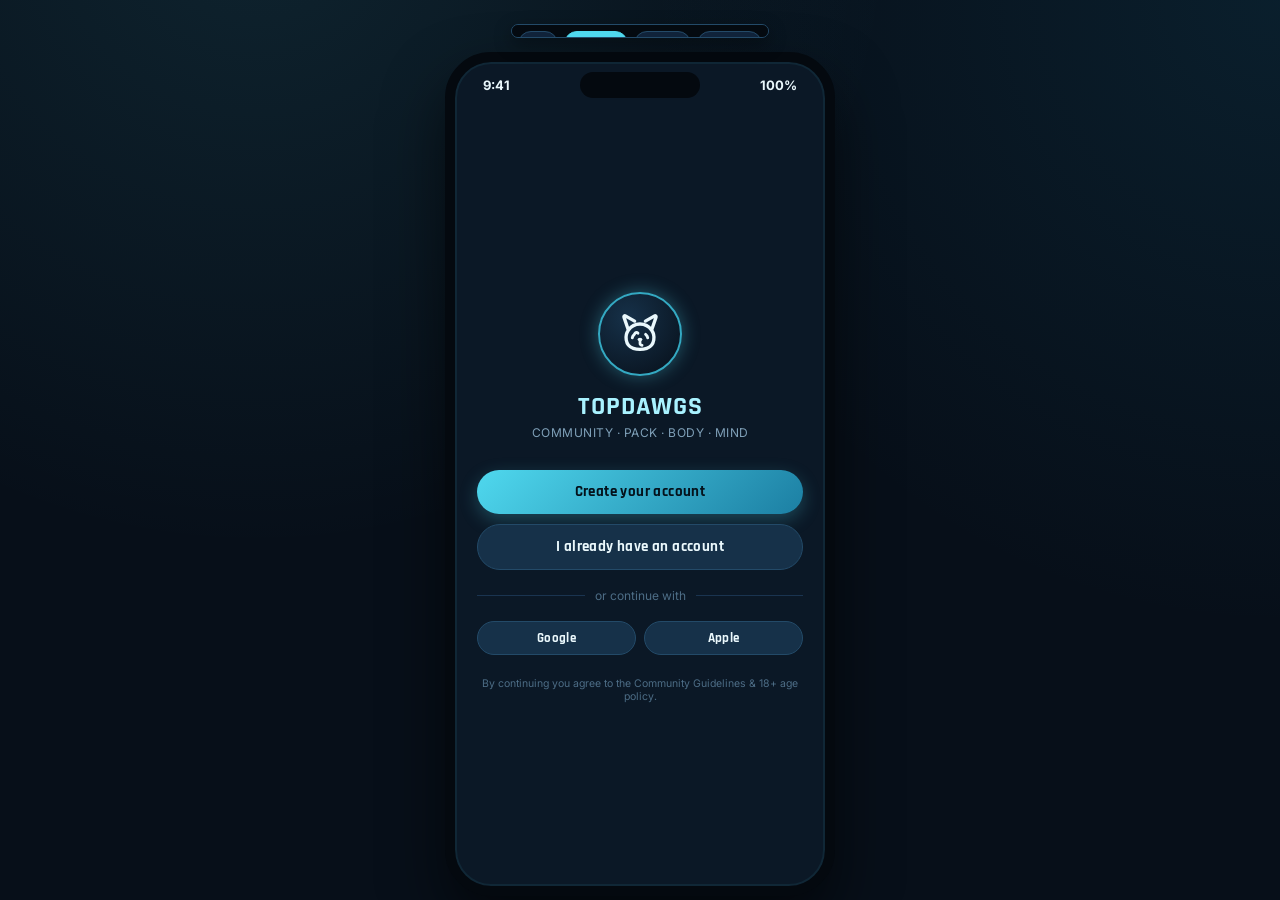
==== commit 54e69f25: "Add files via upload" ====
--- a/index.html
+++ b/index.html
@@ -1,455 +1,56 @@
 <!DOCTYPE html>
 <html lang="en">
 <head>
-    <meta charset="UTF-8">
-    <meta name="viewport" content="width=device-width, initial-scale=1.0, maximum-scale=1.0, user-scalable=no, viewport-fit=cover">
-    <title>TopDawgs Mobile App Prototype</title>
-    <link rel="stylesheet" href="styles.css">
-    <link rel="manifest" href="manifest.json">
-    <meta name="theme-color" content="#09111E">
-    <meta name="apple-mobile-web-app-capable" content="yes">
-    <meta name="apple-mobile-web-app-status-bar-style" content="black-translucent">
+<meta charset="UTF-8">
+<meta name="viewport" content="width=device-width, initial-scale=1, viewport-fit=cover, maximum-scale=1">
+<title>TopDawgs — App Prototype</title>
+<meta name="theme-color" content="#0b1826">
+<meta name="description" content="TopDawgs mobile app — clickable prototype (Community, Pack, Body, Mind).">
+<link rel="manifest" href="manifest.json">
+<link rel="icon" href="assets/icons/icon-192.svg">
+<link rel="apple-touch-icon" href="assets/icons/icon-192.svg">
+<link rel="preconnect" href="https://fonts.googleapis.com">
+<link rel="preconnect" href="https://fonts.gstatic.com" crossorigin>
+<link href="https://fonts.googleapis.com/css2?family=Rajdhani:wght@600;700;800&family=Inter:wght@400;500;600;700&display=swap" rel="stylesheet">
+<link rel="stylesheet" href="css/style.css">
 </head>
 <body>
 
-    <!-- Desktop Outer Container Wrapper -->
-    <div class="device-frame">
-        <div class="phone-notch"></div>
-        
-        <!-- Status Bar -->
-        <div class="phone-status-bar">
-            <span id="status-clock">09:41</span>
-            <div class="status-icons">
-                <span>5G</span>
-                <span>100%</span>
-            </div>
-        </div>
+<div id="app"></div>
 
-        <!-- Global Header -->
-        <header class="app-header">
-            <div class="header-left">
-                <button class="icon-btn avatar-btn" id="avatar-menu-btn" title="User Menu">
-                    <div class="avatar-ring" id="header-avatar">👤</div>
-                </button>
-                <button class="icon-btn" id="shop-btn" title="Shop">🛍️</button>
-                <button class="icon-btn" id="notif-bell" title="Notifications">
-                    🔔<span class="bell-dot" id="bell-notif-dot"></span>
-                </button>
-            </div>
-            
-            <div class="header-right">
-                <button class="icon-btn create-btn" id="create-btn" title="Create New">+</button>
-                <div class="subsection-pill-wrapper">
-                    <button class="subsection-pill" id="subsection-pill-btn">
-                        <span id="pill-text">Community</span> ▾ <span class="pill-dot" id="pill-notif-dot">●</span>
-                    </button>
-                    <div class="dropdown-menu hidden" id="subsection-dropdown">
-                        <!-- Subsections dynamically populated by app.js -->
-                    </div>
-                </div>
-            </div>
-        </header>
+<!-- Demo-only rank switcher: lets reviewers see Mutt / Pack Dawg / TopDawg gating
+     without a real backend. Not part of the shipped app UI. -->
+<div class="dev-bar" id="devBar"></div>
 
-        <!-- User Dropdown Overlay Menu -->
-        <div class="user-menu-overlay hidden" id="user-menu-overlay">
-            <div class="user-menu-card">
-                <div class="user-menu-header">
-                    <h3>User Profile Menu</h3>
-                    <button class="close-btn" id="close-user-menu">✕</button>
-                </div>
-                <div class="user-menu-nav">
-                    <a href="#" id="menu-my-profile">My Profile</a> | 
-                    <a href="#" id="menu-settings">Settings</a>
-                </div>
-                <div class="toggle-row">
-                    <span>Global NSFW (Hookup)</span>
-                    <label class="switch">
-                        <input type="checkbox" id="toggle-global-nsfw">
-                        <span class="slider round"></span>
-                    </label>
-                </div>
-                <div class="toggle-row">
-                    <span>Allow DMs</span>
-                    <label class="switch">
-                        <input type="checkbox" id="toggle-allow-dms" checked>
-                        <span class="slider round"></span>
-                    </label>
-                </div>
-                <div class="toggle-row">
-                    <span>Allow Flirts</span>
-                    <label class="switch">
-                        <input type="checkbox" id="toggle-allow-flirts" checked>
-                        <span class="slider round"></span>
-                    </label>
-                </div>
-                <div class="toggle-row">
-                    <span>Incognito</span>
-                    <label class="switch">
-                        <input type="checkbox" id="toggle-incognito">
-                        <span class="slider round"></span>
-                    </label>
-                </div>
-                <div class="slider-row">
-                    <div class="slider-label">Blur Radius: <span id="radius-val">2.5 mi</span></div>
-                    <input type="range" min="0" max="5" step="0.5" value="2.5" id="radius-slider">
-                </div>
-                <div class="context-notif-box">
-                    <div class="context-title">Page Notification Control:</div>
-                    <div class="toggle-row">
-                        <span id="context-notif-label">Page notifications</span>
-                        <label class="switch">
-                            <input type="checkbox" id="toggle-page-notif" checked>
-                            <span class="slider round"></span>
-                        </label>
-                    </div>
-                </div>
-            </div>
-        </div>
-
-        <!-- Main Dynamic Screen Container -->
-        <main class="app-screen" id="app-screen">
-            
-            <!-- VIEW 1: COMMUNITY MAP -->
-            <section class="view-section active" id="view-community">
-                <div class="map-controls">
-                    <button class="map-filter-btn" id="map-filter-trigger">Filter Map ▾</button>
-                    <div class="map-filter-menu hidden" id="map-filter-menu">
-                        <label><input type="checkbox" checked value="people"> People</label>
-                        <label><input type="checkbox" checked value="havens"> Havens</label>
-                        <label><input type="checkbox" checked value="events"> Events</label>
-                        <label><input type="checkbox" checked value="restaurants"> Restaurants</label>
-                        <label><input type="checkbox" checked value="gyms"> Gyms</label>
-                        <label><input type="checkbox" checked value="other"> Other</label>
-                    </div>
-                </div>
-                <div class="map-canvas" id="map-canvas">
-                    <!-- Map pins rendered by JS -->
-                </div>
-            </section>
-
-            <!-- VIEW 2: PACK -->
-            <section class="view-section" id="view-pack">
-                <!-- Messages Subsection -->
-                <div class="subview hidden" id="subview-pack-messages">
-                    <div class="dm-header">
-                        <div class="dm-recipient">
-                            <span class="headspace-icon" id="dm-headspace">👼</span>
-                            <strong id="dm-recipient-name">@AlphaMarcus</strong>
-                        </div>
-                        <span class="badge badge-cyan">DMs</span>
-                    </div>
-                    <div class="chat-stream" id="dm-stream">
-                        <div class="chat-bubble recipient">Hey man, grabbing food after the workout?</div>
-                        <div class="chat-bubble sender">Yeah sounds good! Meet at 6.</div>
-                    </div>
-                    <div class="chat-input-bar">
-                        <button class="icon-btn" id="dm-image-upload">🖼️</button>
-                        <input type="text" placeholder="Type a message..." id="dm-input">
-                        <button class="send-btn" id="dm-send-btn">➔</button>
-                    </div>
-                </div>
-
-                <!-- Chat Subsection -->
-                <div class="subview hidden" id="subview-pack-chat">
-                    <div class="chat-header">
-                        <strong># Chapter Chat (Port Arthur)</strong>
-                        <span class="badge badge-cyan">Public</span>
-                    </div>
-                    <div class="chat-stream" id="public-chat-stream">
-                        <div class="chat-bubble recipient"><strong>Dave:</strong> Who's hitting the gym today?</div>
-                        <div class="chat-bubble recipient"><strong>Dave:</strong> I'll be there at 5.</div>
-                        <div class="chat-bubble recipient"><strong>Dave:</strong> Let me know!</div>
-                    </div>
-                    <div class="cooldown-banner hidden" id="chat-cooldown-banner">
-                        ⏱️ Spam Filter Active: Wait 30s
-                    </div>
-                    <div class="chat-input-bar">
-                        <button class="icon-btn" id="chat-image-upload">🖼️</button>
-                        <input type="text" placeholder="Send public message..." id="public-chat-input">
-                        <button class="send-btn" id="public-chat-send-btn">➔</button>
-                    </div>
-                </div>
-
-                <!-- Wall Subsection -->
-                <div class="subview hidden" id="subview-pack-wall">
-                    <div class="feed-card">
-                        <div class="feed-header">
-                            <span class="feed-user">🐺 @PackLeader</span>
-                            <span class="feed-time">2h ago</span>
-                        </div>
-                        <p>Weekend Haven meetup is locked in! Check the Events tab for details.</p>
-                    </div>
-                </div>
-
-                <!-- Events Subsection -->
-                <div class="subview hidden" id="subview-pack-events">
-                    <div class="feed-card">
-                        <h3>🔥 Pack Beach Bonfire</h3>
-                        <p>Saturday @ 8:00 PM • Port Arthur Sanctuary</p>
-                        <button class="btn btn-primary">RSVP Now</button>
-                    </div>
-                </div>
-
-                <!-- Havens Subsection -->
-                <div class="subview hidden" id="subview-pack-havens">
-                    <div class="feed-card">
-                        <h3>🏡 Haven: Pine Retreat</h3>
-                        <p>Host: @AlphaMarcus • Overnight Pass Available</p>
-                        <button class="btn btn-secondary">Request Pass</button>
-                    </div>
-                </div>
-            </section>
-
-            <!-- VIEW 3: BODY -->
-            <section class="view-section" id="view-body">
-                <div class="subview hidden" id="subview-body-nutrition">
-                    <div class="stat-card">
-                        <h3>Daily Nutrition & Hydration</h3>
-                        <p>Calories: 2,100 / 2,800 kcal</p>
-                        <p>Water: 3.2L / 4.0L</p>
-                    </div>
-                </div>
-                <div class="subview hidden" id="subview-body-exercise">
-                    <div class="stat-card">
-                        <h3>Today's Workout Routine</h3>
-                        <ul>
-                            <li>✔ 100 Pushups</li>
-                            <li>✔ 50 Situps</li>
-                            <li>⏳ 5km Cardio Run</li>
-                        </ul>
-                    </div>
-                </div>
-            </section>
-
-            <!-- VIEW 4: MIND -->
-            <section class="view-section" id="view-mind">
-                <div class="subview hidden" id="subview-mind-checklist">
-                    <div class="card card-highlight" id="sti-reminder-card">
-                        <div class="card-header">
-                            <strong style="color:#38bdf8;">Mind Checklist Notification</strong>
-                            <span class="badge badge-red">NEW</span>
-                        </div>
-                        <p style="margin-top:6px;">"Time for your STI and Blood Panel Screen."</p>
-                        <button class="btn btn-primary" style="margin-top:8px;">Find Free/Cheap Local Clinics</button>
-                    </div>
-                </div>
-                <div class="subview hidden" id="subview-mind-modules">
-                    <div class="card">
-                        <h3>Self-Mastery Module 1</h3>
-                        <p>Mindset Foundations & Focus Training</p>
-                    </div>
-                </div>
-                <div class="subview hidden" id="subview-mind-sounds">
-                    <div class="card">
-                        <h3>Focus Soundscapes</h3>
-                        <button class="btn btn-secondary">▶ Play Deep Alpha Waves</button>
-                    </div>
-                </div>
-                <div class="subview hidden" id="subview-mind-secrets">
-                    <div class="card">
-                        <h3>Encrypted Locker 🔒</h3>
-                        <p>Timed Release Protocols Active</p>
-                    </div>
-                </div>
-            </section>
-
-            <!-- VIEW 5: USER PROFILE VIEW -->
-            <section class="view-section" id="view-profile">
-                <div class="profile-container">
-                    <div class="profile-avatar" id="profile-avatar-display">🐺</div>
-                    <div class="profile-handle" id="profile-handle-display">@AlphaMarcus</div>
-                    
-                    <!-- Spectrum Score Bar -->
-                    <div class="spectrum-bar-wrapper">
-                        <div class="spectrum-bar">
-                            <div class="spectrum-star" id="spectrum-star-icon" style="left: 70%;">⭐</div>
-                        </div>
-                    </div>
-
-                    <!-- Action Bar -->
-                    <div class="profile-action-bar">
-                        <button class="action-badge badge-cyan" id="action-chat">💬 Chat</button>
-                        <button class="action-badge badge-purple" id="action-flirt">🔥 Flirt</button>
-                        <button class="action-badge badge-amber" id="action-note">📝 Note</button>
-                        <button class="action-badge badge-red" id="action-block">🚫 Block</button>
-                    </div>
-
-                    <!-- Stats Grid Matrix -->
-                    <div class="card profile-stats-card">
-                        <strong style="color:#38bdf8;">Stats:</strong>
-                        <div id="sfw-stats-matrix">Age: 28 | Height: 6'1" | Weight: 185 lbs</div>
-                        <div id="nsfw-stats-matrix" class="hidden" style="color:#c084fc; margin-top:2px;">
-                            Position: Verse Top | Size: 7.5"
-                        </div>
-                    </div>
-
-                    <!-- Bio Boxes -->
-                    <div class="card bio-card">
-                        <strong style="color:#38bdf8;">About:</strong>
-                        <p id="profile-bio-text" contenteditable="false">Fitness enthusiast, local haven host, and heavy lifter. (Max 500 chars)</p>
-                    </div>
-                    <div class="card bio-card hidden" id="nsfw-bio-card">
-                        <strong style="color:#c084fc;">NSFW Bio:</strong>
-                        <p id="profile-nsfw-bio-text" contenteditable="false">Looking for active verse partners. (Max 500 chars)</p>
-                    </div>
-
-                    <!-- Health Toggles / Status -->
-                    <div class="health-status-row">
-                        <span style="color:#34d399;">✓ STI Tested: Clear</span>
-                        <span style="color:#38bdf8;">🔒 Safe Sex Only</span>
-                    </div>
-
-                    <!-- Image Gallery & In-App Camera -->
-                    <div class="gallery-section">
-                        <div class="gallery-grid">
-                            <div class="gallery-item" data-timestamp="August 2, 2026 at 14:22">🖼️</div>
-                            <div class="gallery-item" data-timestamp="July 28, 2026 at 09:15">🖼️</div>
-                        </div>
-                        <button class="btn btn-primary" id="in-app-camera-btn" style="margin-top:8px;">📷 Add Image (+0.01 Points)</button>
-                    </div>
-                </div>
-            </section>
-
-            <!-- VIEW 6: SETTINGS & ACCOUNT MANAGEMENT -->
-            <section class="view-section" id="view-settings">
-                <div class="card">
-                    <h3>Account Settings</h3>
-                    <div class="form-group">
-                        <label>Display Name</label>
-                        <input type="text" value="Alpha Marcus" id="settings-name-input">
-                    </div>
-                    <div class="form-group">
-                        <label>Password</label>
-                        <input type="password" value="********">
-                    </div>
-
-                    <!-- Notification Settings -->
-                    <div class="form-group">
-                        <label>Notification Mode Style</label>
-                        <select id="notification-style-select" class="form-select">
-                            <option value="Both">Both (Bell & Proactive Dots)</option>
-                            <option value="Classic">Classic (Bell Icon Only)</option>
-                            <option value="Modern">Modern (Proactive Section Dots Only)</option>
-                        </select>
-                    </div>
-
-                    <button class="btn btn-secondary" id="view-blocked-btn" style="margin-top:10px;">View Blocked Users List</button>
-                    
-                    <div class="settings-actions">
-                        <button class="badge badge-amber" id="logout-btn">Log Out</button>
-                        <button class="badge badge-red" id="delete-acct-btn">Delete Account</button>
-                    </div>
-                </div>
-            </section>
-
-            <!-- VIEW 7: BLOCKED USERS MANAGEMENT -->
-            <section class="view-section" id="view-blocked-users">
-                <div class="card">
-                    <h3 style="color:#f87171;">Blocked Users List</h3>
-                    <div class="blocked-list" id="blocked-list-container">
-                        <div class="blocked-item">
-                            <span>@TrollUser99</span>
-                            <button class="badge badge-green unblock-btn">Unblock</button>
-                        </div>
-                        <div class="blocked-item">
-                            <span>@SpamBot12</span>
-                            <button class="badge badge-green unblock-btn">Unblock</button>
-                        </div>
-                    </div>
-                </div>
-            </section>
-        </main>
-
-        <!-- Bottom Navigation Bar -->
-        <nav class="app-bottom-nav">
-            <button class="nav-item active" data-target="view-community" id="nav-community">
-                <svg viewBox="0 0 24 24" fill="none" stroke="currentColor" stroke-width="2"><path d="M3 21h18M5 21V7l8-4v18M13 10h3l3 3v8M9 9h1M9 13h1M9 17h1M16 14h1M16 17h1"/></svg>
-                <span>Community</span>
-                <div class="notif-dot hidden" id="dot-community"></div>
-            </button>
-            <button class="nav-item" data-target="view-pack" id="nav-pack">
-                <svg viewBox="0 0 24 24" fill="none" stroke="currentColor" stroke-width="2"><path d="M12 18s-3 1.5-5 0c-1-.8-1.5-2-1.5-3.5L4 8l5 2 3-6 3 6 5-2-1.5 6.5c0 1.5-.5 2.7-1.5 3.5-2 1.5-5 0-5 0zM12 14v2M10 12h.01M14 12h.01"/></svg>
-                <span>Pack</span>
-                <div class="notif-dot" id="dot-pack"></div>
-            </button>
-            <button class="nav-item" data-target="view-body" id="nav-body">
-                <svg viewBox="0 0 24 24" fill="none" stroke="currentColor" stroke-width="2"><path d="M4 18v-4l2-4 3-1 2-5h3l1 3 3 1v3l-2 2v5M8 18v-3M16 18v-3M6 9l-2-2M18 10l2 2"/></svg>
-                <span>Body</span>
-                <div class="notif-dot hidden" id="dot-body"></div>
-            </button>
-            <button class="nav-item" data-target="view-mind" id="nav-mind">
-                <svg viewBox="0 0 24 24" fill="none" stroke="currentColor" stroke-width="2"><path d="M12 5a3.5 3.5 0 0 0-3.5 3.5C7 8.5 5 10 5 12a3.5 3.5 0 0 0 3.5 3.5V19h7v-3.5A3.5 3.5 0 0 0 19 12c0-2-2-3.5-3.5-3.5A3.5 3.5 0 0 0 12 5zM12 5v14M8.5 12h7"/></svg>
-                <span>Mind</span>
-                <div class="notif-dot" id="dot-mind"></div>
-            </button>
-        </nav>
-
-        <!-- Slide to Block Security Modal -->
-        <div class="modal-overlay hidden" id="block-modal">
-            <div class="modal-card text-center">
-                <h3 style="color:#f87171;">Confirm Block User?</h3>
-                <p style="font-size:7pt; color:#cbd5e1; margin-top:4px;">
-                    Slide to block @AlphaMarcus. They will be disabled across all app views.
-                </p>
-                <div class="slide-track" id="slide-track">
-                    <div class="slide-thumb" id="slide-thumb">➔</div>
-                    <span class="slide-text">SLIDE TO BLOCK USER</span>
-                </div>
-                <button class="btn btn-secondary" id="close-block-modal" style="margin-top:10px;">Cancel</button>
-            </div>
-        </div>
-
-        <!-- Flirt Selector Modal -->
-        <div class="modal-overlay hidden" id="flirt-modal">
-            <div class="modal-card text-center">
-                <h3 style="color:#38bdf8;">Send Flirt to @AlphaMarcus</h3>
-                <p style="font-size:7pt; color:#cbd5e1; margin:4px 0;">Tier 1 Flirts (Standard):</p>
-                <div class="flirt-row">
-                    <span class="flirt-btn">☺️</span>
-                    <span class="flirt-btn">😉</span>
-                    <span class="flirt-btn">💖</span>
-                </div>
-                <div id="tier-2-container" class="hidden">
-                    <div style="border-top:1px solid #334155; margin:6px 0;"></div>
-                    <p style="font-size:7pt; color:#c084fc;">Tier 2 Flirts (Both in NSFW Mode):</p>
-                    <div class="flirt-row">
-                        <span class="flirt-btn">🥵</span>
-                        <span class="flirt-btn">🔥</span>
-                        <span class="flirt-btn">😈</span>
-                    </div>
-                </div>
-                <button class="btn btn-secondary" id="close-flirt-modal" style="margin-top:10px;">Close</button>
-            </div>
-        </div>
-
-        <!-- Photo Inspection Overlay -->
-        <div class="modal-overlay hidden" id="photo-preview-modal">
-            <div class="photo-preview-card">
-                <div class="photo-box">🖼️</div>
-                <div class="photo-timestamp" id="photo-timestamp-display">📅 Uploaded: August 2, 2026 at 14:22</div>
-                <button class="btn btn-secondary" id="close-photo-modal" style="margin-top:8px;">Close</button>
-            </div>
-        </div>
-
-        <!-- Notifications Drawer Modal -->
-        <div class="modal-overlay hidden" id="notif-drawer-modal">
-            <div class="modal-card">
-                <h3>Global Notifications</h3>
-                <ul class="notif-list">
-                    <li id="notif-item-mind"><strong>Mind:</strong> Time for STI Screening <span class="badge badge-red">NEW</span></li>
-                    <li id="notif-item-pack"><strong>Pack:</strong> @AlphaMarcus tagged you in a post</li>
-                </ul>
-                <button class="btn btn-secondary" id="close-notif-drawer" style="margin-top:10px;">Close</button>
-            </div>
-        </div>
-
-    </div>
-
-    <script src="app.js"></script>
-    <script>
-        if ('serviceWorker' in navigator) {
-            navigator.serviceWorker.register('sw.js');
-        }
-    </script>
+<script src="js/icons.js"></script>
+<script src="js/data.js"></script>
+<script src="js/screens.js"></script>
+<script src="js/app.js"></script>
+<script>
+  // Wire up the demo rank switcher after app.js defines STATE + render().
+  function renderDevBar() {
+    const ranks = [['mutt','Mutt'],['pack','Pack Dawg'],['top','TopDawg']];
+    document.getElementById('devBar').innerHTML = ranks.map(([k,l]) =>
+      `<button class="${STATE.user.rank===k?'active':''}" data-rank="${k}">${l}</button>`
+    ).join('') + `<button data-rank="__login">${STATE.loggedIn ? 'Restart onboarding' : 'Skip to app'}</button>`;
+  }
+  document.getElementById('devBar').addEventListener('click', (e) => {
+    const btn = e.target.closest('button');
+    if (!btn) return;
+    const rank = btn.getAttribute('data-rank');
+    if (rank === '__login') {
+      if (STATE.loggedIn) { STATE.loggedIn = false; STATE.idUploaded = false; location.hash = '#/welcome'; }
+      else { STATE.loggedIn = true; location.hash = '#/community'; }
+    } else {
+      STATE.user.rank = rank;
+      if (rank === 'mutt') STATE.user.nsfwEnabled = false;
+    }
+    render();
+    renderDevBar();
+  });
+  const _r = render;
+  render = function() { _r(); renderDevBar(); };
+  renderDevBar();
+</script>
 </body>
-</html>+</html>
--- a/css/style.css
+++ b/css/style.css
@@ -0,0 +1,614 @@
+/* ==========================================================================
+   TopDawgs — Design Tokens
+   Palette pulled from the husky mark: icy cyan highlight -> deep navy shadow
+   ========================================================================== */
+:root {
+  --void: #070f19;
+  --bg: #0b1826;
+  --panel: #10233a;
+  --panel-2: #163149;
+  --raised: #1c3c58;
+  --border: #234a68;
+  --border-soft: #1a3450;
+
+  --ice: #a9f2ff;
+  --sky: #4fd8ee;
+  --sky-dim: #34a9c2;
+  --deep: #1c7fa3;
+  --steel: #2c4d6b;
+
+  --text: #eaf8fc;
+  --text-muted: #7fa0b8;
+  --text-faint: #4d6d86;
+
+  --gold: #e8b64f;
+  --gold-dim: #a9822f;
+  --warn: #f0785f;
+  --ok: #4fe0a8;
+
+  --radius-sm: 8px;
+  --radius-md: 14px;
+  --radius-lg: 22px;
+  --radius-pill: 999px;
+
+  --font-display: 'Rajdhani', 'Arial Narrow', sans-serif;
+  --font-body: 'Inter', system-ui, -apple-system, sans-serif;
+
+  --shadow-soft: 0 8px 24px rgba(0,0,0,0.35);
+  --glow-sky: 0 0 18px rgba(79,216,238,0.35);
+}
+
+* { box-sizing: border-box; }
+/* Safety-net default: any bare icon svg with no sizing context gets a
+   sane small size. Components that want a bigger icon (brand mark, empty
+   states, upload boxes, etc.) target `.thing svg` with higher specificity
+   and win over this rule. */
+svg { width: 16px; height: 16px; flex-shrink: 0; display: inline-block; vertical-align: middle; }
+html, body {
+  margin: 0;
+  padding: 0;
+  background: var(--void);
+  color: var(--text);
+  font-family: var(--font-body);
+  -webkit-font-smoothing: antialiased;
+  height: 100%;
+}
+body {
+  background-image:
+    radial-gradient(circle at 20% -10%, rgba(79,216,238,0.10), transparent 45%),
+    radial-gradient(circle at 100% 0%, rgba(28,127,163,0.14), transparent 40%);
+  display: flex;
+  flex-direction: column;
+  align-items: center;
+  justify-content: flex-start;
+  min-height: 100vh;
+  padding: 24px;
+  gap: 14px;
+  overflow-y: auto;
+}
+h1,h2,h3,h4 { font-family: var(--font-display); font-weight: 700; margin: 0; letter-spacing: 0.3px; }
+p { margin: 0; }
+button { font-family: var(--font-body); cursor: pointer; }
+a { color: var(--sky); text-decoration: none; }
+::-webkit-scrollbar { width: 0; height: 0; }
+
+/* ==========================================================================
+   Phone shell — full-bleed on real mobile, framed on desktop for demoing
+   ========================================================================== */
+.device {
+  position: relative;
+  width: 390px;
+  height: 844px;
+  background: var(--bg);
+  border-radius: 46px;
+  border: 10px solid #04090f;
+  box-shadow: 0 30px 60px rgba(0,0,0,0.55), inset 0 0 0 2px rgba(79,216,238,0.08);
+  overflow: hidden;
+  display: flex;
+  flex-direction: column;
+}
+.device::before {
+  content: "";
+  position: absolute;
+  top: 10px; left: 50%;
+  transform: translateX(-50%);
+  width: 120px; height: 26px;
+  background: #04090f;
+  border-radius: var(--radius-pill);
+  z-index: 50;
+}
+.statusbar {
+  height: 46px;
+  flex: 0 0 auto;
+  display: flex;
+  align-items: center;
+  justify-content: space-between;
+  padding: 0 28px;
+  font-size: 13px;
+  font-weight: 700;
+  color: var(--text);
+  z-index: 40;
+}
+
+@media (max-width: 480px) {
+  body { padding: 0; align-items: stretch; }
+  .device {
+    width: 100vw;
+    height: 100vh;
+    border: none;
+    border-radius: 0;
+    box-shadow: none;
+  }
+  .device::before { display: none; }
+  .statusbar { height: env(safe-area-inset-top, 24px); }
+}
+
+/* ==========================================================================
+   Top action bar
+   ========================================================================== */
+.topbar {
+  position: absolute;
+  top: 46px; left: 0; right: 0;
+  z-index: 30;
+  display: flex;
+  align-items: center;
+  justify-content: space-between;
+  padding: 10px 14px;
+  background: linear-gradient(180deg, rgba(7,15,25,0.85) 0%, rgba(7,15,25,0.0) 100%);
+}
+.topbar.solid {
+  position: relative;
+  top: 0;
+  background: var(--bg);
+  border-bottom: 1px solid var(--border-soft);
+}
+.topbar-left, .topbar-right { display: flex; align-items: center; gap: 10px; }
+.icon-btn {
+  width: 34px; height: 34px;
+  border-radius: var(--radius-pill);
+  background: rgba(16,35,58,0.75);
+  border: 1px solid var(--border-soft);
+  display: flex; align-items: center; justify-content: center;
+  color: var(--sky);
+  position: relative;
+}
+.icon-btn svg { width: 18px; height: 18px; }
+.avatar-btn {
+  width: 34px; height: 34px; border-radius: 50%;
+  border: 2px solid var(--sky);
+  overflow: hidden;
+  background: var(--steel);
+  display: flex; align-items: center; justify-content: center;
+  font-family: var(--font-display); font-weight: 700; color: var(--ice);
+}
+.notif-dot {
+  position: absolute; top: -3px; right: -3px;
+  width: 9px; height: 9px; border-radius: 50%;
+  background: var(--warn); border: 1.5px solid var(--bg);
+}
+.pill {
+  background: rgba(7,15,25,0.85);
+  border: 1px solid var(--border);
+  border-radius: var(--radius-pill);
+  padding: 7px 14px;
+  font-size: 12.5px;
+  font-weight: 600;
+  color: var(--ice);
+  display: flex; align-items: center; gap: 6px;
+  white-space: nowrap;
+}
+
+/* ==========================================================================
+   Screen container
+   ========================================================================== */
+.screen {
+  position: absolute;
+  top: 0; left: 0; right: 0; bottom: 0;
+  overflow-y: auto;
+  padding-bottom: 100px;
+}
+.screen.with-topbar { padding-top: 106px; }
+.screen.no-pad-top { padding-top: 0; }
+.screen-inner { padding: 0 16px; }
+.screen-fade { animation: fadeIn 0.18s ease; }
+@keyframes fadeIn { from { opacity: 0; transform: translateY(6px); } to { opacity: 1; transform: none; } }
+
+.app-shell { position: relative; flex: 1; overflow: hidden; }
+
+/* Section eyebrow / headers */
+.eyebrow {
+  font-family: var(--font-display);
+  font-size: 11px;
+  letter-spacing: 2px;
+  text-transform: uppercase;
+  color: var(--sky-dim);
+  margin-bottom: 4px;
+}
+.page-title { font-size: 22px; color: var(--text); margin-bottom: 14px; }
+.section-title {
+  font-size: 13px;
+  text-transform: uppercase;
+  letter-spacing: 1.4px;
+  color: var(--text-muted);
+  margin: 18px 0 10px;
+  display: flex; align-items: center; gap: 8px;
+}
+.section-title::after { content:""; flex:1; height:1px; background: var(--border-soft); }
+
+/* ==========================================================================
+   Bottom nav
+   ========================================================================== */
+.bottomnav {
+  position: absolute;
+  bottom: 0; left: 0; right: 0;
+  height: 82px;
+  padding-bottom: 14px;
+  z-index: 40;
+  display: flex;
+  background: rgba(11,24,38,0.92);
+  backdrop-filter: blur(14px);
+  border-top: 1px solid var(--border-soft);
+}
+.navitem {
+  flex: 1;
+  display: flex; flex-direction: column; align-items: center; justify-content: center;
+  gap: 4px;
+  color: var(--text-faint);
+  font-size: 10.5px;
+  font-weight: 700;
+  font-family: var(--font-display);
+  letter-spacing: 0.5px;
+  text-transform: uppercase;
+  position: relative;
+  border: none;
+  background: transparent;
+}
+.navitem svg { width: 24px; height: 24px; transition: filter .2s; }
+.navitem.active { color: var(--ice); }
+.navitem.active svg { filter: drop-shadow(0 0 6px rgba(79,216,238,0.7)); }
+.navitem.active::before {
+  content:"";
+  position:absolute; top:-14px; width: 28px; height: 3px; border-radius: 3px;
+  background: var(--sky); box-shadow: var(--glow-sky);
+}
+
+/* ==========================================================================
+   Cards, chips, badges
+   ========================================================================== */
+.card {
+  background: var(--panel);
+  border: 1px solid var(--border-soft);
+  border-radius: var(--radius-md);
+  padding: 14px;
+  margin-bottom: 12px;
+}
+.card.raised { background: var(--panel-2); }
+.card.highlight { border-color: var(--sky-dim); box-shadow: 0 0 0 1px rgba(79,216,238,0.15); }
+.row { display: flex; align-items: center; }
+.row.between { justify-content: space-between; }
+.row.gap-sm { gap: 8px; }
+.row.gap-md { gap: 12px; }
+.muted { color: var(--text-muted); }
+.faint { color: var(--text-faint); }
+.small { font-size: 12px; }
+.tiny { font-size: 10.5px; }
+
+.chip {
+  display: inline-flex; align-items: center; gap: 5px;
+  padding: 4px 10px;
+  border-radius: var(--radius-pill);
+  font-size: 11px;
+  font-weight: 700;
+  font-family: var(--font-display);
+  letter-spacing: 0.4px;
+  border: 1px solid var(--border);
+  color: var(--text-muted);
+  background: rgba(255,255,255,0.02);
+}
+.chip.sky { color: var(--ice); border-color: var(--sky-dim); background: rgba(79,216,238,0.08); }
+.chip.gold { color: var(--gold); border-color: var(--gold-dim); background: rgba(232,182,79,0.08); }
+.chip.warn { color: var(--warn); border-color: #7a3a30; background: rgba(240,120,95,0.08); }
+.chip.ok { color: var(--ok); border-color: #206b4e; background: rgba(79,224,168,0.08); }
+.chip.ghost { background: transparent; }
+
+.rank-badge {
+  font-family: var(--font-display);
+  font-weight: 700;
+  font-size: 11px;
+  letter-spacing: 1px;
+  text-transform: uppercase;
+  padding: 3px 10px 4px;
+  border-radius: var(--radius-pill);
+}
+.rank-mutt { background: rgba(124,150,168,0.15); color: var(--text-muted); border: 1px solid var(--border); }
+.rank-pack { background: rgba(79,216,238,0.14); color: var(--ice); border: 1px solid var(--sky-dim); }
+.rank-top { background: rgba(232,182,79,0.16); color: var(--gold); border: 1px solid var(--gold-dim); }
+
+.avatar {
+  border-radius: 50%;
+  background: linear-gradient(160deg, var(--steel), var(--panel-2));
+  display: flex; align-items: center; justify-content: center;
+  font-family: var(--font-display); font-weight: 700; color: var(--ice);
+  flex: none;
+  border: 1.5px solid var(--border);
+}
+
+/* Buttons */
+.btn {
+  font-family: var(--font-display);
+  font-weight: 700;
+  letter-spacing: 0.4px;
+  border-radius: var(--radius-pill);
+  padding: 13px 20px;
+  border: none;
+  font-size: 14.5px;
+  display: flex; align-items: center; justify-content: center; gap: 8px;
+  width: 100%;
+}
+.btn-primary { background: linear-gradient(135deg, var(--sky), var(--deep)); color: #04121c; box-shadow: 0 6px 18px rgba(79,216,238,0.25); }
+.btn-secondary { background: var(--panel-2); color: var(--text); border: 1px solid var(--border); }
+.btn-ghost { background: transparent; color: var(--sky); border: 1px solid var(--border); }
+.btn-danger { background: rgba(240,120,95,0.12); color: var(--warn); border: 1px solid #7a3a30; }
+.btn-sm { padding: 8px 14px; font-size: 12.5px; width: auto; }
+.btn[disabled] { opacity: 0.4; pointer-events: none; }
+
+/* Inputs */
+.field { margin-bottom: 14px; }
+.field label { display: block; font-size: 12px; color: var(--text-muted); margin-bottom: 6px; font-weight: 600; }
+.field input, .field select, .field textarea {
+  width: 100%;
+  background: var(--panel);
+  border: 1px solid var(--border);
+  border-radius: var(--radius-sm);
+  padding: 12px 13px;
+  color: var(--text);
+  font-size: 14px;
+  font-family: var(--font-body);
+}
+.field input:focus, .field select:focus, .field textarea:focus { outline: 2px solid var(--sky-dim); border-color: var(--sky-dim); }
+.field textarea { resize: none; min-height: 80px; }
+.field .hint { font-size: 11.5px; color: var(--text-faint); margin-top: 5px; }
+
+/* Toggle switch */
+.toggle { position: relative; width: 44px; height: 25px; flex: none; }
+.toggle input { opacity: 0; width: 0; height: 0; position: absolute; }
+.toggle .track {
+  position: absolute; inset: 0; border-radius: var(--radius-pill);
+  background: var(--panel-2); border: 1px solid var(--border); transition: .2s;
+}
+.toggle .knob {
+  position: absolute; top: 2px; left: 2px; width: 19px; height: 19px; border-radius: 50%;
+  background: var(--text-faint); transition: .2s;
+}
+.toggle input:checked + .track { background: rgba(79,216,238,0.25); border-color: var(--sky-dim); }
+.toggle input:checked + .track .knob { transform: translateX(19px); background: var(--sky); box-shadow: var(--glow-sky); }
+.toggle.locked { opacity: 0.4; pointer-events: none; }
+.toggle-row { display:flex; align-items:center; justify-content:space-between; padding: 12px 0; border-bottom: 1px solid var(--border-soft); }
+.toggle-row:last-child { border-bottom: none; }
+.toggle-row .toggle-label { font-weight: 600; font-size: 14px; }
+.toggle-row .toggle-sub { font-size: 11.5px; color: var(--text-muted); margin-top: 2px; }
+
+/* Slider */
+.slider-wrap input[type=range] {
+  width: 100%; -webkit-appearance: none; height: 4px; border-radius: 4px;
+  background: var(--panel-2); outline: none;
+}
+.slider-wrap input[type=range]::-webkit-slider-thumb {
+  -webkit-appearance: none; width: 18px; height: 18px; border-radius: 50%;
+  background: var(--sky); box-shadow: var(--glow-sky); cursor: pointer; margin-top: -1px;
+}
+
+/* ==========================================================================
+   Onboarding / paw progress
+   ========================================================================== */
+.paw-trail { display: flex; gap: 8px; justify-content: center; margin-bottom: 22px; }
+.paw-trail .paw { width: 9px; height: 9px; border-radius: 50%; background: var(--border); transition: .2s; }
+.paw-trail .paw.done { background: var(--sky); box-shadow: var(--glow-sky); }
+.paw-trail .paw.now { background: var(--ice); transform: scale(1.3); }
+
+.auth-wrap { display:flex; flex-direction:column; justify-content:center; min-height: 100%; padding: 32px 22px; }
+.brand-mark { display:flex; flex-direction:column; align-items:center; margin-bottom: 30px; }
+.brand-mark .ring {
+  width: 84px; height: 84px; border-radius: 50%;
+  background: radial-gradient(circle at 35% 30%, var(--panel-2), var(--void));
+  border: 2px solid var(--sky-dim);
+  display:flex; align-items:center; justify-content:center;
+  box-shadow: var(--glow-sky);
+  margin-bottom: 14px;
+}
+.brand-mark .ring svg { width: 50px; height: 50px; }
+.brand-mark .wordmark { font-family: var(--font-display); font-size: 26px; font-weight: 800; letter-spacing: 1px; color: var(--ice); }
+.brand-mark .tagline { font-size: 12px; color: var(--text-muted); margin-top: 2px; letter-spacing: 0.5px; }
+
+.divider-or { display:flex; align-items:center; gap: 10px; margin: 18px 0; color: var(--text-faint); font-size: 12px; }
+.divider-or::before, .divider-or::after { content:""; flex:1; height:1px; background: var(--border-soft); }
+
+.id-upload-box {
+  border: 1.5px dashed var(--border);
+  border-radius: var(--radius-md);
+  padding: 26px 16px;
+  text-align: center;
+  color: var(--text-muted);
+  margin-bottom: 14px;
+}
+.id-upload-box svg { width: 30px; height: 30px; color: var(--sky-dim); margin-bottom: 8px; }
+.id-upload-box.uploaded { border-style: solid; border-color: var(--ok); color: var(--ok); }
+
+/* ==========================================================================
+   Community map
+   ========================================================================== */
+.map-canvas {
+  position: absolute; inset: 0;
+  background:
+    radial-gradient(circle at 30% 20%, rgba(79,216,238,0.10), transparent 40%),
+    linear-gradient(160deg, #0d2033 0%, #0a1622 60%, #081420 100%);
+}
+.map-grid {
+  position:absolute; inset:0; opacity: 0.35;
+  background-image: linear-gradient(var(--border-soft) 1px, transparent 1px), linear-gradient(90deg, var(--border-soft) 1px, transparent 1px);
+  background-size: 34px 34px;
+}
+.map-pin {
+  position: absolute;
+  display:flex; flex-direction:column; align-items:center;
+  transform: translate(-50%,-100%);
+}
+.map-pin .dot {
+  width: 32px; height: 32px; border-radius: 50%;
+  background: var(--panel-2); border: 2px solid var(--sky);
+  display:flex; align-items:center; justify-content:center;
+  box-shadow: 0 0 12px rgba(79,216,238,0.4);
+}
+.map-pin .dot svg { width: 16px; height: 16px; color: var(--ice); }
+.map-pin.partner .dot { border-color: var(--gold); box-shadow: 0 0 12px rgba(232,182,79,0.4); }
+.map-pin.partner .dot svg { color: var(--gold); }
+.map-pin.haven .dot { border-color: var(--ok); box-shadow: 0 0 12px rgba(79,224,168,0.4); }
+.map-pin .pin-label {
+  margin-top: 4px; font-size: 9.5px; font-weight: 700; color: var(--text);
+  background: rgba(7,15,25,0.85); padding: 2px 6px; border-radius: 5px; white-space:nowrap;
+}
+.map-post {
+  position: absolute;
+  width: 26px; height: 26px; border-radius: 7px;
+  background: rgba(79,216,238,0.18); border: 1px solid var(--sky-dim);
+  filter: blur(0.2px);
+}
+.map-topbar { position:absolute; top:46px; left:0; right:0; z-index:30; }
+.map-filterbar {
+  position: absolute; bottom: 96px; left: 0; right: 0;
+  display: flex; gap: 8px; padding: 0 16px; overflow-x: auto; z-index: 25;
+}
+.map-filterbar .pill { flex: none; }
+.map-filterbar .pill.active { background: var(--sky); color: #04121c; border-color: var(--sky); }
+.map-sheet {
+  position: absolute; left: 0; right: 0; bottom: 82px; z-index: 35;
+  background: var(--panel); border-top: 1px solid var(--border);
+  border-radius: 20px 20px 0 0;
+  padding: 16px;
+  box-shadow: 0 -10px 30px rgba(0,0,0,0.4);
+}
+.map-sheet .handle { width: 36px; height: 4px; border-radius: 4px; background: var(--border); margin: 0 auto 12px; }
+
+/* ==========================================================================
+   Subsection dropdown pill (Pack tab)
+   ========================================================================== */
+.subsection-strip { display:flex; gap: 8px; overflow-x:auto; padding: 0 16px 12px; }
+.subsection-strip .sub-pill {
+  flex:none; font-size: 12px; font-weight: 700; font-family: var(--font-display);
+  padding: 7px 14px; border-radius: var(--radius-pill); border: 1px solid var(--border);
+  color: var(--text-muted); background: var(--panel);
+  letter-spacing: 0.3px;
+}
+.subsection-strip .sub-pill.active { color: #04121c; background: var(--sky); border-color: var(--sky); }
+
+/* Shop drop */
+.shop-drop {
+  border: 1px solid var(--gold-dim); background: rgba(232,182,79,0.06);
+  border-radius: var(--radius-md); padding: 12px; margin-bottom: 12px;
+  display:flex; align-items:center; gap: 10px;
+}
+.shop-drop svg { width: 22px; height: 22px; color: var(--gold); flex:none; }
+
+/* Feed post */
+.post-media { width: 100%; height: 150px; border-radius: var(--radius-sm); background: linear-gradient(150deg, var(--steel), var(--panel-2)); margin: 10px 0; display:flex; align-items:center; justify-content:center; color: var(--text-faint); }
+.reaction-bar { display:flex; gap: 16px; margin-top: 10px; color: var(--text-muted); font-size: 12.5px; }
+.reaction-bar span { display:flex; align-items:center; gap: 5px; }
+
+/* Contacts */
+.contact-row { display:flex; align-items:center; gap: 10px; padding: 11px 0; border-bottom: 1px solid var(--border-soft); }
+.contact-carousel { display:flex; gap: 14px; overflow-x:auto; padding: 4px 16px 14px; }
+.contact-carousel .bubble { flex:none; text-align:center; width: 56px; }
+.contact-carousel .bubble .avatar { width: 48px; height: 48px; font-size: 15px; }
+.contact-carousel .bubble .name { font-size: 10px; color: var(--text-muted); margin-top: 4px; white-space:nowrap; overflow:hidden; text-overflow:ellipsis; }
+.action-icon-row { display:flex; gap: 8px; margin-left:auto; }
+.action-icon-row .mini-btn { width: 28px; height:28px; border-radius:50%; background: var(--panel-2); border:1px solid var(--border); display:flex; align-items:center; justify-content:center; }
+.action-icon-row .mini-btn svg { width: 14px; height: 14px; color: var(--sky); }
+
+/* Chat */
+.chat-scroll { display:flex; flex-direction:column; gap: 10px; padding: 12px 16px; }
+.bubble-msg { max-width: 78%; padding: 9px 12px; border-radius: 14px; font-size: 13.5px; line-height:1.4; }
+.bubble-msg.them { background: var(--panel-2); border: 1px solid var(--border-soft); align-self:flex-start; border-bottom-left-radius:4px; }
+.bubble-msg.me { background: rgba(79,216,238,0.18); border: 1px solid var(--sky-dim); align-self:flex-end; color: var(--ice); border-bottom-right-radius:4px; }
+.chat-input-bar {
+  position:absolute; bottom: 0; left:0; right:0;
+  display:flex; align-items:center; gap: 8px; padding: 10px 12px;
+  background: var(--panel); border-top: 1px solid var(--border-soft);
+}
+.chat-input-bar input { flex:1; background: var(--panel-2); border:1px solid var(--border); border-radius: var(--radius-pill); padding: 10px 14px; color: var(--text); font-size: 13.5px; }
+.chat-input-bar .send-btn { width: 38px; height:38px; border-radius:50%; background: var(--sky); display:flex; align-items:center; justify-content:center; border:none; flex:none; }
+.chat-input-bar .send-btn svg { width: 16px; height:16px; color: #04121c; }
+.chat-header-flag { display:flex; align-items:center; gap:6px; font-size: 11px; color: var(--text-muted); }
+.cooldown-banner { margin: 0 16px 8px; padding: 8px 12px; background: rgba(240,120,95,0.1); border:1px solid #7a3a30; border-radius: var(--radius-sm); color: var(--warn); font-size: 12px; font-weight:600; text-align:center; }
+
+/* Events */
+.event-card .event-banner { height: 90px; border-radius: var(--radius-sm); margin-bottom: 10px; background: linear-gradient(135deg, var(--deep), var(--steel)); position:relative; overflow:hidden; }
+.event-card .event-banner .partner-tag { position:absolute; top:8px; left:8px; }
+.event-meta { display:flex; gap: 14px; color: var(--text-muted); font-size: 12px; margin-top: 6px; }
+
+/* Havens */
+.haven-card .haven-tags { display:flex; gap:6px; flex-wrap:wrap; margin-top: 8px; }
+
+/* Matrix / progress bars */
+.meter { height: 8px; border-radius: 5px; background: var(--panel-2); overflow:hidden; margin-top:6px; }
+.meter > div { height:100%; background: linear-gradient(90deg, var(--deep), var(--sky)); border-radius:5px; }
+.matrix-score { display:flex; align-items:baseline; gap: 6px; }
+.matrix-score .num { font-family: var(--font-display); font-size: 32px; font-weight: 800; color: var(--ice); }
+.matrix-score .max { color: var(--text-faint); font-size: 14px; }
+
+/* Badge grid */
+.badge-grid { display:grid; grid-template-columns: repeat(4, 1fr); gap: 10px; margin-top: 10px; }
+.badge-item { display:flex; flex-direction:column; align-items:center; gap:6px; }
+.badge-icon { width: 46px; height: 46px; border-radius: 50%; background: var(--panel-2); border: 1px solid var(--gold-dim); display:flex; align-items:center; justify-content:center; color: var(--gold); }
+.badge-icon svg { width: 22px; height: 22px; }
+.badge-item span { font-size: 9.5px; text-align:center; color: var(--text-muted); }
+
+/* Body / Mind list items */
+.plan-item { display:flex; gap: 12px; align-items:flex-start; }
+.plan-item .num-badge { width: 26px; height:26px; border-radius:50%; background: var(--panel-2); border:1px solid var(--border); display:flex; align-items:center; justify-content:center; font-family: var(--font-display); font-weight:700; font-size: 12px; color: var(--sky); flex:none; }
+.checklist-item { display:flex; align-items:center; gap: 12px; padding: 12px 0; border-bottom: 1px solid var(--border-soft); }
+.checklist-item .checkbox { width: 22px; height: 22px; border-radius: 50%; border: 2px solid var(--border); flex:none; display:flex; align-items:center; justify-content:center; }
+.checklist-item.done .checkbox { background: var(--ok); border-color: var(--ok); }
+.checklist-item.done .checkbox svg { width: 12px; height:12px; color: #04241a; }
+.checklist-item.done .label { text-decoration: line-through; color: var(--text-faint); }
+
+.soundscape-tile { border-radius: var(--radius-md); padding: 16px; text-align:center; background: var(--panel); border:1px solid var(--border-soft); }
+.soundscape-tile.playing { border-color: var(--sky); box-shadow: var(--glow-sky); }
+.player-bar { position:absolute; left:0; right:0; bottom:82px; background: var(--panel-2); border-top:1px solid var(--border); padding: 10px 16px; display:flex; align-items:center; gap:12px; }
+.player-bar .play-btn { width: 34px; height:34px; border-radius:50%; background: var(--sky); border:none; display:flex; align-items:center; justify-content:center; flex:none; }
+.player-bar .play-btn svg { width:16px; height:16px; color:#04121c; }
+
+.vault-box { border: 1.5px solid var(--sky-dim); border-radius: var(--radius-md); padding: 18px; background: linear-gradient(160deg, rgba(79,216,238,0.06), transparent); text-align:center; }
+.vault-box svg { width: 34px; height: 34px; color: var(--sky); margin-bottom: 8px; }
+
+/* Post creation modal */
+.modal-overlay { position:absolute; inset:0; background: rgba(4,9,15,0.7); z-index: 60; display:flex; align-items:flex-end; }
+.modal-sheet {
+  width:100%; background: var(--bg); border-radius: 22px 22px 0 0; border-top: 1px solid var(--border);
+  max-height: 88%; overflow-y:auto; padding: 18px 16px 100px;
+}
+.modal-sheet .handle { width: 36px; height:4px; border-radius:4px; background: var(--border); margin: 0 auto 14px; }
+.segmented { display:flex; background: var(--panel-2); border-radius: var(--radius-pill); padding: 3px; margin-bottom: 14px; }
+.segmented button { flex:1; padding: 9px; border:none; background:transparent; color: var(--text-muted); border-radius: var(--radius-pill); font-weight:700; font-size: 12.5px; font-family: var(--font-display); }
+.segmented button.active { background: var(--sky); color: #04121c; }
+.attach-row { display:flex; gap: 10px; margin-bottom: 14px; }
+.attach-tile { width: 64px; height: 64px; border-radius: var(--radius-sm); border: 1.5px dashed var(--border); display:flex; align-items:center; justify-content:center; color: var(--text-faint); flex:none; }
+
+.blocked-list .contact-row .name-block { flex:1; }
+
+/* Lock notice */
+.lock-notice {
+  display:flex; gap: 10px; align-items:flex-start;
+  background: rgba(124,150,168,0.08); border: 1px solid var(--border);
+  border-radius: var(--radius-sm); padding: 11px 12px; margin-top: 8px; font-size: 12px; color: var(--text-muted);
+}
+.lock-notice svg { width: 16px; height:16px; color: var(--text-faint); flex:none; margin-top: 1px; }
+
+/* Toast */
+.toast {
+  position:absolute; bottom: 96px; left:50%; transform: translateX(-50%);
+  background: var(--panel-2); border: 1px solid var(--sky-dim); color: var(--ice);
+  padding: 10px 18px; border-radius: var(--radius-pill); font-size: 12.5px; font-weight:600;
+  z-index: 80; box-shadow: var(--shadow-soft); white-space: nowrap;
+  opacity: 0; pointer-events:none; transition: opacity .2s, transform .2s;
+}
+.toast.show { opacity: 1; transform: translateX(-50%) translateY(-6px); }
+
+/* Empty state */
+.empty-state { text-align:center; padding: 40px 20px; color: var(--text-muted); }
+.empty-state svg { width: 40px; height:40px; color: var(--text-faint); margin-bottom: 10px; }
+
+/* Demo rank switcher (dev/demo aid, not part of spec UI). Lives in normal
+   page flow ABOVE the phone frame — never overlaid on top of it — so it
+   can never intercept a click meant for the app itself. */
+.dev-bar {
+  order: -1;
+  display:flex; gap:6px; z-index: 5; background: rgba(4,9,15,0.9); padding: 6px; border-radius: var(--radius-pill); border: 1px solid var(--border);
+  box-shadow: 0 6px 18px rgba(0,0,0,0.4);
+  max-width: 96vw; overflow-x: auto; flex-wrap: wrap; justify-content: center;
+}
+.dev-bar button { font-size: 10px; font-family: var(--font-display); font-weight:700; padding: 6px 9px; border-radius: var(--radius-pill); border: 1px solid var(--border); background: var(--panel); color: var(--text-muted); white-space: nowrap; flex: none; }
+.dev-bar button.active { background: var(--sky); color:#04121c; border-color:var(--sky); }
+@media (max-width: 480px) {
+  body { padding: 0; gap: 0; }
+  .dev-bar { border-radius: 0; width: 100%; max-width: 100%; padding: 8px; }
+}
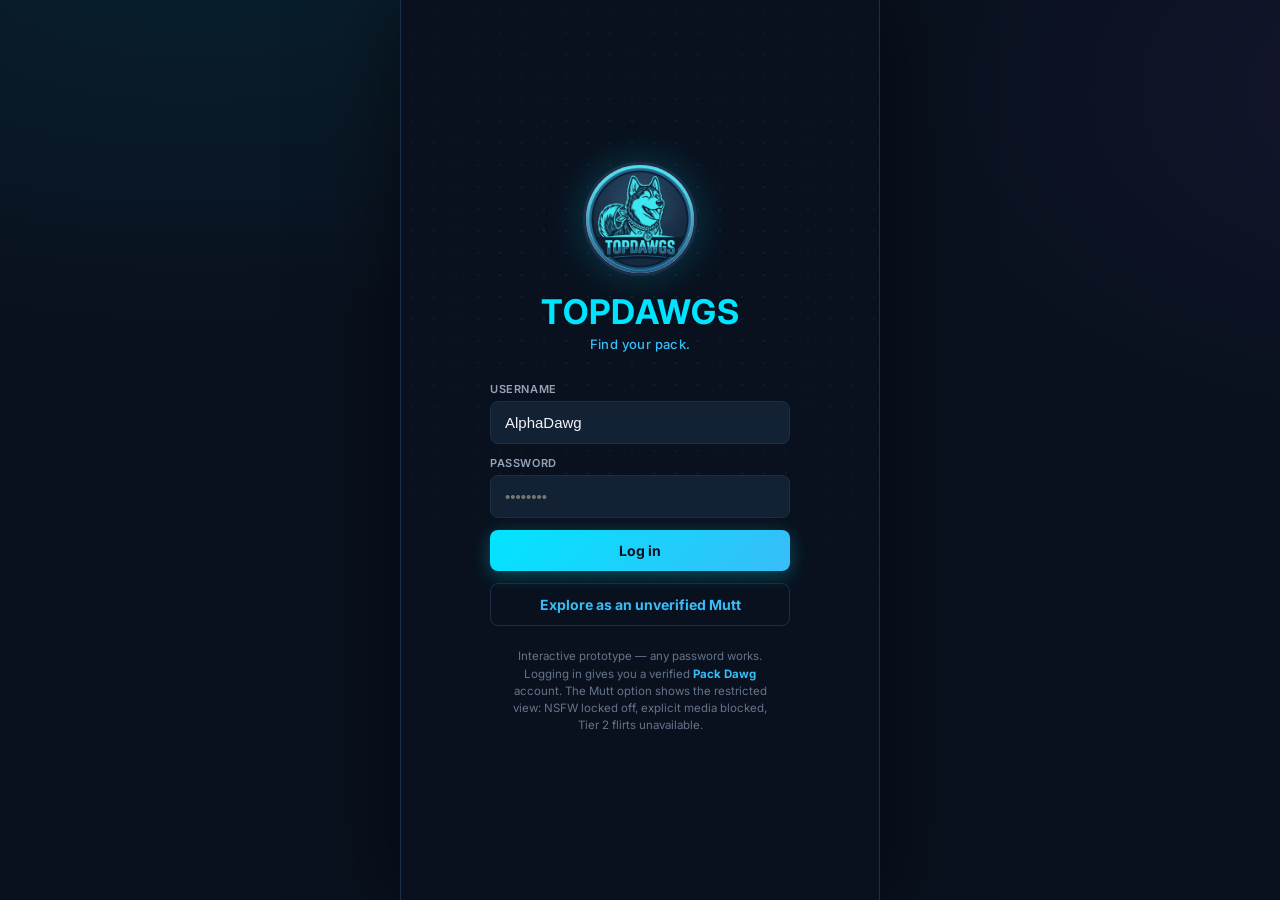
==== commit f6bf77c9: "Add files via upload" ====
--- a/index.html
+++ b/index.html
@@ -2,55 +2,50 @@
 <html lang="en">
 <head>
 <meta charset="UTF-8">
-<meta name="viewport" content="width=device-width, initial-scale=1, viewport-fit=cover, maximum-scale=1">
-<title>TopDawgs — App Prototype</title>
-<meta name="theme-color" content="#0b1826">
-<meta name="description" content="TopDawgs mobile app — clickable prototype (Community, Pack, Body, Mind).">
-<link rel="manifest" href="manifest.json">
-<link rel="icon" href="assets/icons/icon-192.svg">
-<link rel="apple-touch-icon" href="assets/icons/icon-192.svg">
-<link rel="preconnect" href="https://fonts.googleapis.com">
-<link rel="preconnect" href="https://fonts.gstatic.com" crossorigin>
-<link href="https://fonts.googleapis.com/css2?family=Rajdhani:wght@600;700;800&family=Inter:wght@400;500;600;700&display=swap" rel="stylesheet">
+<meta name="viewport" content="width=device-width, initial-scale=1, viewport-fit=cover">
+<title>TopDawgs</title>
+<meta name="description" content="TopDawgs — interactive prototype">
+<link rel="icon" href="assets/logo.webp">
 <link rel="stylesheet" href="css/style.css">
 </head>
 <body>
 
-<div id="app"></div>
+<div id="app-root">
 
-<!-- Demo-only rank switcher: lets reviewers see Mutt / Pack Dawg / TopDawg gating
-     without a real backend. Not part of the shipped app UI. -->
-<div class="dev-bar" id="devBar"></div>
+  <!-- ===================== LOGIN ===================== -->
+  <div id="login-screen" class="login-screen">
+    <div class="login-logo"><img src="assets/logo.webp" alt="TopDawgs"></div>
+    <div class="login-title">TopDawgs</div>
+    <div class="login-tag">Find your pack.</div>
 
+    <div class="login-form">
+      <div class="field">
+        <label for="login-username">Username</label>
+        <input id="login-username" type="text" value="AlphaDawg" autocomplete="username">
+      </div>
+      <div class="field">
+        <label for="login-password">Password</label>
+        <input id="login-password" type="password" placeholder="••••••••" autocomplete="current-password">
+      </div>
+      <button class="btn btn-primary btn-block" onclick="doLogin(false)">Log in</button>
+      <button class="btn btn-ghost btn-block" onclick="doLogin(true)">Explore as an unverified Mutt</button>
+    </div>
+
+    <div class="login-hint">Interactive prototype — any password works. Logging in gives you a verified <b>Pack Dawg</b> account. The Mutt option shows the restricted view: NSFW locked off, explicit media blocked, Tier&nbsp;2 flirts unavailable.</div>
+  </div>
+
+  <!-- ===================== APP SHELL ===================== -->
+  <div id="app-shell" class="hidden app-shell">
+    <header id="app-header" class="app-header"></header>
+    <main id="app-main" class="app-main"></main>
+    <nav id="bottom-nav" class="bottom-nav"></nav>
+  </div>
+
+  <div id="toast"></div>
+</div>
+
+<script src="js/data.js"></script>
 <script src="js/icons.js"></script>
-<script src="js/data.js"></script>
-<script src="js/screens.js"></script>
 <script src="js/app.js"></script>
-<script>
-  // Wire up the demo rank switcher after app.js defines STATE + render().
-  function renderDevBar() {
-    const ranks = [['mutt','Mutt'],['pack','Pack Dawg'],['top','TopDawg']];
-    document.getElementById('devBar').innerHTML = ranks.map(([k,l]) =>
-      `<button class="${STATE.user.rank===k?'active':''}" data-rank="${k}">${l}</button>`
-    ).join('') + `<button data-rank="__login">${STATE.loggedIn ? 'Restart onboarding' : 'Skip to app'}</button>`;
-  }
-  document.getElementById('devBar').addEventListener('click', (e) => {
-    const btn = e.target.closest('button');
-    if (!btn) return;
-    const rank = btn.getAttribute('data-rank');
-    if (rank === '__login') {
-      if (STATE.loggedIn) { STATE.loggedIn = false; STATE.idUploaded = false; location.hash = '#/welcome'; }
-      else { STATE.loggedIn = true; location.hash = '#/community'; }
-    } else {
-      STATE.user.rank = rank;
-      if (rank === 'mutt') STATE.user.nsfwEnabled = false;
-    }
-    render();
-    renderDevBar();
-  });
-  const _r = render;
-  render = function() { _r(); renderDevBar(); };
-  renderDevBar();
-</script>
 </body>
 </html>
--- a/css/style.css
+++ b/css/style.css
@@ -1,614 +1,503 @@
-/* ==========================================================================
-   TopDawgs — Design Tokens
-   Palette pulled from the husky mark: icy cyan highlight -> deep navy shadow
-   ========================================================================== */
-:root {
-  --void: #070f19;
-  --bg: #0b1826;
-  --panel: #10233a;
-  --panel-2: #163149;
-  --raised: #1c3c58;
-  --border: #234a68;
-  --border-soft: #1a3450;
-
-  --ice: #a9f2ff;
-  --sky: #4fd8ee;
-  --sky-dim: #34a9c2;
-  --deep: #1c7fa3;
-  --steel: #2c4d6b;
-
-  --text: #eaf8fc;
-  --text-muted: #7fa0b8;
-  --text-faint: #4d6d86;
-
-  --gold: #e8b64f;
-  --gold-dim: #a9822f;
-  --warn: #f0785f;
-  --ok: #4fe0a8;
+/* ============================================================
+   TOPDAWGS — STYLESHEET
+   Design tokens (fixed by spec):
+     Canvas Dark      #09111E
+     Surface Dark     #122133
+     Surface Secondary#1B2F48
+     Primary Accent   #00E5FF  (Electric Cyan)
+     Secondary Accent #38BDF8  (Sky Blue)
+   Signature element: the "spectrum leash" — Integrity Rating
+   bars rendered as a glowing gradient lead running red -> purple,
+   echoed in the loading bar, nav underline, and profile ring.
+   ============================================================ */
+
+@import url('https://fonts.googleapis.com/css2?family=Rajdhani:wght@500;600;700&family=Inter:wght@400;500;600;700&display=swap');
+
+:root{
+  --canvas: #09111E;
+  --surface: #122133;
+  --surface-2: #1B2F48;
+  --cyan: #00E5FF;
+  --sky: #38BDF8;
+  --red: #ef4444;
+  --amber: #f59e0b;
+  --amber-text: #fbbf24;
+  --green: #10b981;
+  --green-text: #34d399;
+  --purple: #a855f7;
+  --purple-text: #c084fc;
+  --text: #f1f5f9;
+  --text-dim: #94a3b8;
+  --text-faint: #64748b;
+
+  --font-display: 'Rajdhani', 'Inter', sans-serif;
+  --font-body: 'Inter', system-ui, sans-serif;
 
   --radius-sm: 8px;
   --radius-md: 14px;
   --radius-lg: 22px;
-  --radius-pill: 999px;
-
-  --font-display: 'Rajdhani', 'Arial Narrow', sans-serif;
-  --font-body: 'Inter', system-ui, -apple-system, sans-serif;
-
-  --shadow-soft: 0 8px 24px rgba(0,0,0,0.35);
-  --glow-sky: 0 0 18px rgba(79,216,238,0.35);
-}
-
-* { box-sizing: border-box; }
-/* Safety-net default: any bare icon svg with no sizing context gets a
-   sane small size. Components that want a bigger icon (brand mark, empty
-   states, upload boxes, etc.) target `.thing svg` with higher specificity
-   and win over this rule. */
-svg { width: 16px; height: 16px; flex-shrink: 0; display: inline-block; vertical-align: middle; }
-html, body {
-  margin: 0;
-  padding: 0;
-  background: var(--void);
-  color: var(--text);
-  font-family: var(--font-body);
-  -webkit-font-smoothing: antialiased;
-  height: 100%;
-}
-body {
-  background-image:
-    radial-gradient(circle at 20% -10%, rgba(79,216,238,0.10), transparent 45%),
-    radial-gradient(circle at 100% 0%, rgba(28,127,163,0.14), transparent 40%);
-  display: flex;
-  flex-direction: column;
-  align-items: center;
-  justify-content: flex-start;
-  min-height: 100vh;
-  padding: 24px;
-  gap: 14px;
-  overflow-y: auto;
-}
-h1,h2,h3,h4 { font-family: var(--font-display); font-weight: 700; margin: 0; letter-spacing: 0.3px; }
-p { margin: 0; }
-button { font-family: var(--font-body); cursor: pointer; }
-a { color: var(--sky); text-decoration: none; }
-::-webkit-scrollbar { width: 0; height: 0; }
-
-/* ==========================================================================
-   Phone shell — full-bleed on real mobile, framed on desktop for demoing
-   ========================================================================== */
-.device {
-  position: relative;
-  width: 390px;
-  height: 844px;
-  background: var(--bg);
-  border-radius: 46px;
-  border: 10px solid #04090f;
-  box-shadow: 0 30px 60px rgba(0,0,0,0.55), inset 0 0 0 2px rgba(79,216,238,0.08);
-  overflow: hidden;
-  display: flex;
-  flex-direction: column;
-}
-.device::before {
-  content: "";
-  position: absolute;
-  top: 10px; left: 50%;
-  transform: translateX(-50%);
-  width: 120px; height: 26px;
-  background: #04090f;
-  border-radius: var(--radius-pill);
-  z-index: 50;
-}
-.statusbar {
-  height: 46px;
-  flex: 0 0 auto;
-  display: flex;
-  align-items: center;
-  justify-content: space-between;
-  padding: 0 28px;
-  font-size: 13px;
-  font-weight: 700;
-  color: var(--text);
-  z-index: 40;
-}
-
-@media (max-width: 480px) {
-  body { padding: 0; align-items: stretch; }
-  .device {
-    width: 100vw;
-    height: 100vh;
-    border: none;
-    border-radius: 0;
-    box-shadow: none;
-  }
-  .device::before { display: none; }
-  .statusbar { height: env(safe-area-inset-top, 24px); }
-}
-
-/* ==========================================================================
-   Top action bar
-   ========================================================================== */
-.topbar {
-  position: absolute;
-  top: 46px; left: 0; right: 0;
-  z-index: 30;
-  display: flex;
-  align-items: center;
-  justify-content: space-between;
-  padding: 10px 14px;
-  background: linear-gradient(180deg, rgba(7,15,25,0.85) 0%, rgba(7,15,25,0.0) 100%);
-}
-.topbar.solid {
-  position: relative;
-  top: 0;
-  background: var(--bg);
-  border-bottom: 1px solid var(--border-soft);
-}
-.topbar-left, .topbar-right { display: flex; align-items: center; gap: 10px; }
-.icon-btn {
-  width: 34px; height: 34px;
-  border-radius: var(--radius-pill);
-  background: rgba(16,35,58,0.75);
-  border: 1px solid var(--border-soft);
-  display: flex; align-items: center; justify-content: center;
-  color: var(--sky);
-  position: relative;
-}
-.icon-btn svg { width: 18px; height: 18px; }
-.avatar-btn {
-  width: 34px; height: 34px; border-radius: 50%;
-  border: 2px solid var(--sky);
-  overflow: hidden;
-  background: var(--steel);
-  display: flex; align-items: center; justify-content: center;
-  font-family: var(--font-display); font-weight: 700; color: var(--ice);
-}
-.notif-dot {
-  position: absolute; top: -3px; right: -3px;
-  width: 9px; height: 9px; border-radius: 50%;
-  background: var(--warn); border: 1.5px solid var(--bg);
-}
-.pill {
-  background: rgba(7,15,25,0.85);
-  border: 1px solid var(--border);
-  border-radius: var(--radius-pill);
-  padding: 7px 14px;
-  font-size: 12.5px;
-  font-weight: 600;
-  color: var(--ice);
-  display: flex; align-items: center; gap: 6px;
-  white-space: nowrap;
-}
-
-/* ==========================================================================
-   Screen container
-   ========================================================================== */
-.screen {
-  position: absolute;
-  top: 0; left: 0; right: 0; bottom: 0;
-  overflow-y: auto;
-  padding-bottom: 100px;
-}
-.screen.with-topbar { padding-top: 106px; }
-.screen.no-pad-top { padding-top: 0; }
-.screen-inner { padding: 0 16px; }
-.screen-fade { animation: fadeIn 0.18s ease; }
-@keyframes fadeIn { from { opacity: 0; transform: translateY(6px); } to { opacity: 1; transform: none; } }
-
-.app-shell { position: relative; flex: 1; overflow: hidden; }
-
-/* Section eyebrow / headers */
-.eyebrow {
-  font-family: var(--font-display);
-  font-size: 11px;
-  letter-spacing: 2px;
-  text-transform: uppercase;
-  color: var(--sky-dim);
-  margin-bottom: 4px;
-}
-.page-title { font-size: 22px; color: var(--text); margin-bottom: 14px; }
-.section-title {
-  font-size: 13px;
-  text-transform: uppercase;
-  letter-spacing: 1.4px;
-  color: var(--text-muted);
-  margin: 18px 0 10px;
-  display: flex; align-items: center; gap: 8px;
-}
-.section-title::after { content:""; flex:1; height:1px; background: var(--border-soft); }
-
-/* ==========================================================================
-   Bottom nav
-   ========================================================================== */
-.bottomnav {
-  position: absolute;
-  bottom: 0; left: 0; right: 0;
-  height: 82px;
-  padding-bottom: 14px;
-  z-index: 40;
-  display: flex;
-  background: rgba(11,24,38,0.92);
-  backdrop-filter: blur(14px);
-  border-top: 1px solid var(--border-soft);
-}
-.navitem {
-  flex: 1;
-  display: flex; flex-direction: column; align-items: center; justify-content: center;
-  gap: 4px;
-  color: var(--text-faint);
-  font-size: 10.5px;
-  font-weight: 700;
-  font-family: var(--font-display);
-  letter-spacing: 0.5px;
-  text-transform: uppercase;
-  position: relative;
-  border: none;
-  background: transparent;
-}
-.navitem svg { width: 24px; height: 24px; transition: filter .2s; }
-.navitem.active { color: var(--ice); }
-.navitem.active svg { filter: drop-shadow(0 0 6px rgba(79,216,238,0.7)); }
-.navitem.active::before {
-  content:"";
-  position:absolute; top:-14px; width: 28px; height: 3px; border-radius: 3px;
-  background: var(--sky); box-shadow: var(--glow-sky);
-}
-
-/* ==========================================================================
-   Cards, chips, badges
-   ========================================================================== */
-.card {
-  background: var(--panel);
-  border: 1px solid var(--border-soft);
-  border-radius: var(--radius-md);
-  padding: 14px;
-  margin-bottom: 12px;
-}
-.card.raised { background: var(--panel-2); }
-.card.highlight { border-color: var(--sky-dim); box-shadow: 0 0 0 1px rgba(79,216,238,0.15); }
-.row { display: flex; align-items: center; }
-.row.between { justify-content: space-between; }
-.row.gap-sm { gap: 8px; }
-.row.gap-md { gap: 12px; }
-.muted { color: var(--text-muted); }
-.faint { color: var(--text-faint); }
-.small { font-size: 12px; }
-.tiny { font-size: 10.5px; }
-
-.chip {
-  display: inline-flex; align-items: center; gap: 5px;
-  padding: 4px 10px;
-  border-radius: var(--radius-pill);
-  font-size: 11px;
-  font-weight: 700;
-  font-family: var(--font-display);
-  letter-spacing: 0.4px;
-  border: 1px solid var(--border);
-  color: var(--text-muted);
-  background: rgba(255,255,255,0.02);
-}
-.chip.sky { color: var(--ice); border-color: var(--sky-dim); background: rgba(79,216,238,0.08); }
-.chip.gold { color: var(--gold); border-color: var(--gold-dim); background: rgba(232,182,79,0.08); }
-.chip.warn { color: var(--warn); border-color: #7a3a30; background: rgba(240,120,95,0.08); }
-.chip.ok { color: var(--ok); border-color: #206b4e; background: rgba(79,224,168,0.08); }
-.chip.ghost { background: transparent; }
-
-.rank-badge {
-  font-family: var(--font-display);
-  font-weight: 700;
-  font-size: 11px;
-  letter-spacing: 1px;
-  text-transform: uppercase;
-  padding: 3px 10px 4px;
-  border-radius: var(--radius-pill);
-}
-.rank-mutt { background: rgba(124,150,168,0.15); color: var(--text-muted); border: 1px solid var(--border); }
-.rank-pack { background: rgba(79,216,238,0.14); color: var(--ice); border: 1px solid var(--sky-dim); }
-.rank-top { background: rgba(232,182,79,0.16); color: var(--gold); border: 1px solid var(--gold-dim); }
-
-.avatar {
-  border-radius: 50%;
-  background: linear-gradient(160deg, var(--steel), var(--panel-2));
-  display: flex; align-items: center; justify-content: center;
-  font-family: var(--font-display); font-weight: 700; color: var(--ice);
-  flex: none;
-  border: 1.5px solid var(--border);
-}
-
-/* Buttons */
-.btn {
-  font-family: var(--font-display);
-  font-weight: 700;
-  letter-spacing: 0.4px;
-  border-radius: var(--radius-pill);
-  padding: 13px 20px;
-  border: none;
-  font-size: 14.5px;
-  display: flex; align-items: center; justify-content: center; gap: 8px;
-  width: 100%;
-}
-.btn-primary { background: linear-gradient(135deg, var(--sky), var(--deep)); color: #04121c; box-shadow: 0 6px 18px rgba(79,216,238,0.25); }
-.btn-secondary { background: var(--panel-2); color: var(--text); border: 1px solid var(--border); }
-.btn-ghost { background: transparent; color: var(--sky); border: 1px solid var(--border); }
-.btn-danger { background: rgba(240,120,95,0.12); color: var(--warn); border: 1px solid #7a3a30; }
-.btn-sm { padding: 8px 14px; font-size: 12.5px; width: auto; }
-.btn[disabled] { opacity: 0.4; pointer-events: none; }
-
-/* Inputs */
-.field { margin-bottom: 14px; }
-.field label { display: block; font-size: 12px; color: var(--text-muted); margin-bottom: 6px; font-weight: 600; }
-.field input, .field select, .field textarea {
-  width: 100%;
-  background: var(--panel);
-  border: 1px solid var(--border);
-  border-radius: var(--radius-sm);
-  padding: 12px 13px;
-  color: var(--text);
-  font-size: 14px;
-  font-family: var(--font-body);
-}
-.field input:focus, .field select:focus, .field textarea:focus { outline: 2px solid var(--sky-dim); border-color: var(--sky-dim); }
-.field textarea { resize: none; min-height: 80px; }
-.field .hint { font-size: 11.5px; color: var(--text-faint); margin-top: 5px; }
-
-/* Toggle switch */
-.toggle { position: relative; width: 44px; height: 25px; flex: none; }
-.toggle input { opacity: 0; width: 0; height: 0; position: absolute; }
-.toggle .track {
-  position: absolute; inset: 0; border-radius: var(--radius-pill);
-  background: var(--panel-2); border: 1px solid var(--border); transition: .2s;
-}
-.toggle .knob {
-  position: absolute; top: 2px; left: 2px; width: 19px; height: 19px; border-radius: 50%;
-  background: var(--text-faint); transition: .2s;
-}
-.toggle input:checked + .track { background: rgba(79,216,238,0.25); border-color: var(--sky-dim); }
-.toggle input:checked + .track .knob { transform: translateX(19px); background: var(--sky); box-shadow: var(--glow-sky); }
-.toggle.locked { opacity: 0.4; pointer-events: none; }
-.toggle-row { display:flex; align-items:center; justify-content:space-between; padding: 12px 0; border-bottom: 1px solid var(--border-soft); }
-.toggle-row:last-child { border-bottom: none; }
-.toggle-row .toggle-label { font-weight: 600; font-size: 14px; }
-.toggle-row .toggle-sub { font-size: 11.5px; color: var(--text-muted); margin-top: 2px; }
-
-/* Slider */
-.slider-wrap input[type=range] {
-  width: 100%; -webkit-appearance: none; height: 4px; border-radius: 4px;
-  background: var(--panel-2); outline: none;
-}
-.slider-wrap input[type=range]::-webkit-slider-thumb {
-  -webkit-appearance: none; width: 18px; height: 18px; border-radius: 50%;
-  background: var(--sky); box-shadow: var(--glow-sky); cursor: pointer; margin-top: -1px;
-}
-
-/* ==========================================================================
-   Onboarding / paw progress
-   ========================================================================== */
-.paw-trail { display: flex; gap: 8px; justify-content: center; margin-bottom: 22px; }
-.paw-trail .paw { width: 9px; height: 9px; border-radius: 50%; background: var(--border); transition: .2s; }
-.paw-trail .paw.done { background: var(--sky); box-shadow: var(--glow-sky); }
-.paw-trail .paw.now { background: var(--ice); transform: scale(1.3); }
-
-.auth-wrap { display:flex; flex-direction:column; justify-content:center; min-height: 100%; padding: 32px 22px; }
-.brand-mark { display:flex; flex-direction:column; align-items:center; margin-bottom: 30px; }
-.brand-mark .ring {
-  width: 84px; height: 84px; border-radius: 50%;
-  background: radial-gradient(circle at 35% 30%, var(--panel-2), var(--void));
-  border: 2px solid var(--sky-dim);
-  display:flex; align-items:center; justify-content:center;
-  box-shadow: var(--glow-sky);
-  margin-bottom: 14px;
-}
-.brand-mark .ring svg { width: 50px; height: 50px; }
-.brand-mark .wordmark { font-family: var(--font-display); font-size: 26px; font-weight: 800; letter-spacing: 1px; color: var(--ice); }
-.brand-mark .tagline { font-size: 12px; color: var(--text-muted); margin-top: 2px; letter-spacing: 0.5px; }
-
-.divider-or { display:flex; align-items:center; gap: 10px; margin: 18px 0; color: var(--text-faint); font-size: 12px; }
-.divider-or::before, .divider-or::after { content:""; flex:1; height:1px; background: var(--border-soft); }
-
-.id-upload-box {
-  border: 1.5px dashed var(--border);
-  border-radius: var(--radius-md);
-  padding: 26px 16px;
-  text-align: center;
-  color: var(--text-muted);
-  margin-bottom: 14px;
-}
-.id-upload-box svg { width: 30px; height: 30px; color: var(--sky-dim); margin-bottom: 8px; }
-.id-upload-box.uploaded { border-style: solid; border-color: var(--ok); color: var(--ok); }
-
-/* ==========================================================================
-   Community map
-   ========================================================================== */
-.map-canvas {
-  position: absolute; inset: 0;
+}
+
+*,*::before,*::after{ box-sizing:border-box; }
+html,body{ height:100%; }
+body{
+  margin:0;
+  font-family:var(--font-body);
   background:
-    radial-gradient(circle at 30% 20%, rgba(79,216,238,0.10), transparent 40%),
-    linear-gradient(160deg, #0d2033 0%, #0a1622 60%, #081420 100%);
-}
-.map-grid {
-  position:absolute; inset:0; opacity: 0.35;
-  background-image: linear-gradient(var(--border-soft) 1px, transparent 1px), linear-gradient(90deg, var(--border-soft) 1px, transparent 1px);
-  background-size: 34px 34px;
-}
-.map-pin {
-  position: absolute;
-  display:flex; flex-direction:column; align-items:center;
-  transform: translate(-50%,-100%);
-}
-.map-pin .dot {
-  width: 32px; height: 32px; border-radius: 50%;
-  background: var(--panel-2); border: 2px solid var(--sky);
-  display:flex; align-items:center; justify-content:center;
-  box-shadow: 0 0 12px rgba(79,216,238,0.4);
-}
-.map-pin .dot svg { width: 16px; height: 16px; color: var(--ice); }
-.map-pin.partner .dot { border-color: var(--gold); box-shadow: 0 0 12px rgba(232,182,79,0.4); }
-.map-pin.partner .dot svg { color: var(--gold); }
-.map-pin.haven .dot { border-color: var(--ok); box-shadow: 0 0 12px rgba(79,224,168,0.4); }
-.map-pin .pin-label {
-  margin-top: 4px; font-size: 9.5px; font-weight: 700; color: var(--text);
-  background: rgba(7,15,25,0.85); padding: 2px 6px; border-radius: 5px; white-space:nowrap;
-}
-.map-post {
-  position: absolute;
-  width: 26px; height: 26px; border-radius: 7px;
-  background: rgba(79,216,238,0.18); border: 1px solid var(--sky-dim);
-  filter: blur(0.2px);
-}
-.map-topbar { position:absolute; top:46px; left:0; right:0; z-index:30; }
-.map-filterbar {
-  position: absolute; bottom: 96px; left: 0; right: 0;
-  display: flex; gap: 8px; padding: 0 16px; overflow-x: auto; z-index: 25;
-}
-.map-filterbar .pill { flex: none; }
-.map-filterbar .pill.active { background: var(--sky); color: #04121c; border-color: var(--sky); }
-.map-sheet {
-  position: absolute; left: 0; right: 0; bottom: 82px; z-index: 35;
-  background: var(--panel); border-top: 1px solid var(--border);
-  border-radius: 20px 20px 0 0;
-  padding: 16px;
-  box-shadow: 0 -10px 30px rgba(0,0,0,0.4);
-}
-.map-sheet .handle { width: 36px; height: 4px; border-radius: 4px; background: var(--border); margin: 0 auto 12px; }
-
-/* ==========================================================================
-   Subsection dropdown pill (Pack tab)
-   ========================================================================== */
-.subsection-strip { display:flex; gap: 8px; overflow-x:auto; padding: 0 16px 12px; }
-.subsection-strip .sub-pill {
-  flex:none; font-size: 12px; font-weight: 700; font-family: var(--font-display);
-  padding: 7px 14px; border-radius: var(--radius-pill); border: 1px solid var(--border);
-  color: var(--text-muted); background: var(--panel);
-  letter-spacing: 0.3px;
-}
-.subsection-strip .sub-pill.active { color: #04121c; background: var(--sky); border-color: var(--sky); }
-
-/* Shop drop */
-.shop-drop {
-  border: 1px solid var(--gold-dim); background: rgba(232,182,79,0.06);
-  border-radius: var(--radius-md); padding: 12px; margin-bottom: 12px;
-  display:flex; align-items:center; gap: 10px;
-}
-.shop-drop svg { width: 22px; height: 22px; color: var(--gold); flex:none; }
-
-/* Feed post */
-.post-media { width: 100%; height: 150px; border-radius: var(--radius-sm); background: linear-gradient(150deg, var(--steel), var(--panel-2)); margin: 10px 0; display:flex; align-items:center; justify-content:center; color: var(--text-faint); }
-.reaction-bar { display:flex; gap: 16px; margin-top: 10px; color: var(--text-muted); font-size: 12.5px; }
-.reaction-bar span { display:flex; align-items:center; gap: 5px; }
-
-/* Contacts */
-.contact-row { display:flex; align-items:center; gap: 10px; padding: 11px 0; border-bottom: 1px solid var(--border-soft); }
-.contact-carousel { display:flex; gap: 14px; overflow-x:auto; padding: 4px 16px 14px; }
-.contact-carousel .bubble { flex:none; text-align:center; width: 56px; }
-.contact-carousel .bubble .avatar { width: 48px; height: 48px; font-size: 15px; }
-.contact-carousel .bubble .name { font-size: 10px; color: var(--text-muted); margin-top: 4px; white-space:nowrap; overflow:hidden; text-overflow:ellipsis; }
-.action-icon-row { display:flex; gap: 8px; margin-left:auto; }
-.action-icon-row .mini-btn { width: 28px; height:28px; border-radius:50%; background: var(--panel-2); border:1px solid var(--border); display:flex; align-items:center; justify-content:center; }
-.action-icon-row .mini-btn svg { width: 14px; height: 14px; color: var(--sky); }
-
-/* Chat */
-.chat-scroll { display:flex; flex-direction:column; gap: 10px; padding: 12px 16px; }
-.bubble-msg { max-width: 78%; padding: 9px 12px; border-radius: 14px; font-size: 13.5px; line-height:1.4; }
-.bubble-msg.them { background: var(--panel-2); border: 1px solid var(--border-soft); align-self:flex-start; border-bottom-left-radius:4px; }
-.bubble-msg.me { background: rgba(79,216,238,0.18); border: 1px solid var(--sky-dim); align-self:flex-end; color: var(--ice); border-bottom-right-radius:4px; }
-.chat-input-bar {
-  position:absolute; bottom: 0; left:0; right:0;
-  display:flex; align-items:center; gap: 8px; padding: 10px 12px;
-  background: var(--panel); border-top: 1px solid var(--border-soft);
-}
-.chat-input-bar input { flex:1; background: var(--panel-2); border:1px solid var(--border); border-radius: var(--radius-pill); padding: 10px 14px; color: var(--text); font-size: 13.5px; }
-.chat-input-bar .send-btn { width: 38px; height:38px; border-radius:50%; background: var(--sky); display:flex; align-items:center; justify-content:center; border:none; flex:none; }
-.chat-input-bar .send-btn svg { width: 16px; height:16px; color: #04121c; }
-.chat-header-flag { display:flex; align-items:center; gap:6px; font-size: 11px; color: var(--text-muted); }
-.cooldown-banner { margin: 0 16px 8px; padding: 8px 12px; background: rgba(240,120,95,0.1); border:1px solid #7a3a30; border-radius: var(--radius-sm); color: var(--warn); font-size: 12px; font-weight:600; text-align:center; }
-
-/* Events */
-.event-card .event-banner { height: 90px; border-radius: var(--radius-sm); margin-bottom: 10px; background: linear-gradient(135deg, var(--deep), var(--steel)); position:relative; overflow:hidden; }
-.event-card .event-banner .partner-tag { position:absolute; top:8px; left:8px; }
-.event-meta { display:flex; gap: 14px; color: var(--text-muted); font-size: 12px; margin-top: 6px; }
-
-/* Havens */
-.haven-card .haven-tags { display:flex; gap:6px; flex-wrap:wrap; margin-top: 8px; }
-
-/* Matrix / progress bars */
-.meter { height: 8px; border-radius: 5px; background: var(--panel-2); overflow:hidden; margin-top:6px; }
-.meter > div { height:100%; background: linear-gradient(90deg, var(--deep), var(--sky)); border-radius:5px; }
-.matrix-score { display:flex; align-items:baseline; gap: 6px; }
-.matrix-score .num { font-family: var(--font-display); font-size: 32px; font-weight: 800; color: var(--ice); }
-.matrix-score .max { color: var(--text-faint); font-size: 14px; }
-
-/* Badge grid */
-.badge-grid { display:grid; grid-template-columns: repeat(4, 1fr); gap: 10px; margin-top: 10px; }
-.badge-item { display:flex; flex-direction:column; align-items:center; gap:6px; }
-.badge-icon { width: 46px; height: 46px; border-radius: 50%; background: var(--panel-2); border: 1px solid var(--gold-dim); display:flex; align-items:center; justify-content:center; color: var(--gold); }
-.badge-icon svg { width: 22px; height: 22px; }
-.badge-item span { font-size: 9.5px; text-align:center; color: var(--text-muted); }
-
-/* Body / Mind list items */
-.plan-item { display:flex; gap: 12px; align-items:flex-start; }
-.plan-item .num-badge { width: 26px; height:26px; border-radius:50%; background: var(--panel-2); border:1px solid var(--border); display:flex; align-items:center; justify-content:center; font-family: var(--font-display); font-weight:700; font-size: 12px; color: var(--sky); flex:none; }
-.checklist-item { display:flex; align-items:center; gap: 12px; padding: 12px 0; border-bottom: 1px solid var(--border-soft); }
-.checklist-item .checkbox { width: 22px; height: 22px; border-radius: 50%; border: 2px solid var(--border); flex:none; display:flex; align-items:center; justify-content:center; }
-.checklist-item.done .checkbox { background: var(--ok); border-color: var(--ok); }
-.checklist-item.done .checkbox svg { width: 12px; height:12px; color: #04241a; }
-.checklist-item.done .label { text-decoration: line-through; color: var(--text-faint); }
-
-.soundscape-tile { border-radius: var(--radius-md); padding: 16px; text-align:center; background: var(--panel); border:1px solid var(--border-soft); }
-.soundscape-tile.playing { border-color: var(--sky); box-shadow: var(--glow-sky); }
-.player-bar { position:absolute; left:0; right:0; bottom:82px; background: var(--panel-2); border-top:1px solid var(--border); padding: 10px 16px; display:flex; align-items:center; gap:12px; }
-.player-bar .play-btn { width: 34px; height:34px; border-radius:50%; background: var(--sky); border:none; display:flex; align-items:center; justify-content:center; flex:none; }
-.player-bar .play-btn svg { width:16px; height:16px; color:#04121c; }
-
-.vault-box { border: 1.5px solid var(--sky-dim); border-radius: var(--radius-md); padding: 18px; background: linear-gradient(160deg, rgba(79,216,238,0.06), transparent); text-align:center; }
-.vault-box svg { width: 34px; height: 34px; color: var(--sky); margin-bottom: 8px; }
-
-/* Post creation modal */
-.modal-overlay { position:absolute; inset:0; background: rgba(4,9,15,0.7); z-index: 60; display:flex; align-items:flex-end; }
-.modal-sheet {
-  width:100%; background: var(--bg); border-radius: 22px 22px 0 0; border-top: 1px solid var(--border);
-  max-height: 88%; overflow-y:auto; padding: 18px 16px 100px;
-}
-.modal-sheet .handle { width: 36px; height:4px; border-radius:4px; background: var(--border); margin: 0 auto 14px; }
-.segmented { display:flex; background: var(--panel-2); border-radius: var(--radius-pill); padding: 3px; margin-bottom: 14px; }
-.segmented button { flex:1; padding: 9px; border:none; background:transparent; color: var(--text-muted); border-radius: var(--radius-pill); font-weight:700; font-size: 12.5px; font-family: var(--font-display); }
-.segmented button.active { background: var(--sky); color: #04121c; }
-.attach-row { display:flex; gap: 10px; margin-bottom: 14px; }
-.attach-tile { width: 64px; height: 64px; border-radius: var(--radius-sm); border: 1.5px dashed var(--border); display:flex; align-items:center; justify-content:center; color: var(--text-faint); flex:none; }
-
-.blocked-list .contact-row .name-block { flex:1; }
-
-/* Lock notice */
-.lock-notice {
-  display:flex; gap: 10px; align-items:flex-start;
-  background: rgba(124,150,168,0.08); border: 1px solid var(--border);
-  border-radius: var(--radius-sm); padding: 11px 12px; margin-top: 8px; font-size: 12px; color: var(--text-muted);
-}
-.lock-notice svg { width: 16px; height:16px; color: var(--text-faint); flex:none; margin-top: 1px; }
+    radial-gradient(1200px 700px at 15% -10%, rgba(0,229,255,0.08), transparent 60%),
+    radial-gradient(900px 600px at 110% 10%, rgba(168,85,247,0.07), transparent 55%),
+    var(--canvas);
+  color:var(--text);
+  -webkit-font-smoothing:antialiased;
+}
+h1,h2,h3,h4{ font-family:var(--font-display); letter-spacing:0.2px; margin:0; }
+p{ margin:0; }
+button{ font-family:inherit; }
+a{ color:inherit; text-decoration:none; }
+::selection{ background:rgba(0,229,255,0.3); }
+
+.icon svg{ width:1em; height:1em; display:block; }
+.icon{ display:inline-flex; width:20px; height:20px; }
+
+/* ---------------- App shell ---------------- */
+#app-root{ max-width:480px; margin:0 auto; min-height:100vh; position:relative; display:flex; flex-direction:column; background:var(--canvas); box-shadow:0 0 80px rgba(0,0,0,0.5); }
+@media (min-width:520px){ #app-root{ min-height:100vh; border-left:1px solid var(--surface-2); border-right:1px solid var(--surface-2); } }
+
+.hidden{ display:none !important; }
+.app-shell{ display:flex; flex-direction:column; min-height:100vh; position:relative; }
+
+/* ---------------- Login screen ---------------- */
+.login-screen{
+  flex:1; display:flex; flex-direction:column; align-items:center; justify-content:center;
+  padding:32px 28px; text-align:center; position:relative; overflow:hidden;
+}
+.login-screen::before{
+  content:''; position:absolute; inset:0;
+  background-image:radial-gradient(rgba(0,229,255,0.14) 1px, transparent 1px);
+  background-size:22px 22px; mask-image:radial-gradient(circle at 50% 30%, black, transparent 70%);
+  opacity:0.7; pointer-events:none;
+}
+.login-logo{ width:108px; height:108px; border-radius:50%; margin-bottom:18px; position:relative;
+  box-shadow:0 0 0 3px var(--surface-2), 0 0 40px rgba(0,229,255,0.25); }
+.login-logo img{ width:100%; height:100%; border-radius:50%; display:block; }
+.login-title{ font-size:34px; font-weight:700; color:var(--cyan); letter-spacing:1px; text-transform:uppercase; }
+.login-tag{ color:var(--sky); font-size:13px; margin-top:4px; font-weight:500; letter-spacing:0.4px; }
+
+.login-form{ width:100%; max-width:300px; margin-top:30px; display:flex; flex-direction:column; gap:12px; position:relative; }
+.field{ text-align:left; }
+.field label{ display:block; font-size:11px; font-weight:600; color:var(--text-dim); text-transform:uppercase; letter-spacing:0.6px; margin-bottom:5px; }
+.field input{
+  width:100%; background:var(--surface); border:1px solid var(--surface-2); border-radius:var(--radius-sm);
+  padding:12px 14px; color:var(--text); font-size:15px; outline:none; transition:border-color .15s, box-shadow .15s;
+}
+.field input:focus{ border-color:var(--cyan); box-shadow:0 0 0 3px rgba(0,229,255,0.15); }
+
+.btn{
+  border:none; border-radius:var(--radius-sm); padding:12px 18px; font-weight:700; font-size:14px;
+  cursor:pointer; transition:transform .12s ease, box-shadow .12s ease, opacity .12s ease;
+  display:inline-flex; align-items:center; justify-content:center; gap:8px;
+}
+.btn:active{ transform:scale(0.97); }
+.btn-primary{ background:linear-gradient(135deg, var(--cyan), var(--sky)); color:var(--canvas); box-shadow:0 4px 18px rgba(0,229,255,0.3); }
+.btn-primary:hover{ box-shadow:0 6px 22px rgba(0,229,255,0.45); }
+.btn-ghost{ background:transparent; color:var(--sky); border:1px solid var(--surface-2); }
+.btn-danger{ background:rgba(239,68,68,0.15); color:#f87171; border:1px solid rgba(239,68,68,0.4); }
+.btn-amber{ background:var(--amber); color:var(--canvas); }
+.btn-block{ width:100%; }
+.btn-sm{ padding:7px 12px; font-size:12px; }
+
+.login-hint{ margin-top:22px; font-size:11.5px; color:var(--text-faint); max-width:280px; line-height:1.5; }
+.login-hint b{ color:var(--sky); }
+
+/* ---------------- Header ---------------- */
+.app-header{
+  display:flex; align-items:center; justify-content:space-between; gap:8px;
+  padding:10px 14px; background:linear-gradient(180deg, var(--surface), rgba(18,33,51,0.9));
+  border-bottom:1px solid var(--surface-2); position:sticky; top:0; z-index:40;
+}
+.header-left, .header-right{ display:flex; align-items:center; gap:10px; }
+.avatar-btn{
+  width:34px; height:34px; border-radius:50%; border:2px solid var(--surface-2); background:var(--surface-2);
+  display:flex; align-items:center; justify-content:center; color:var(--sky); cursor:pointer; position:relative; flex:none;
+  background:conic-gradient(from 200deg, var(--red), var(--amber), var(--green-text), var(--purple));
+}
+.avatar-btn .avatar-inner{ width:28px; height:28px; border-radius:50%; background:var(--surface); display:flex; align-items:center; justify-content:center; color:var(--cyan); }
+.header-icon-btn{ background:none; border:none; color:var(--sky); cursor:pointer; position:relative; padding:4px; border-radius:8px; display:flex; }
+.header-icon-btn:hover{ color:var(--cyan); background:rgba(0,229,255,0.08); }
+.header-icon-btn .icon{ width:21px; height:21px; }
+.plus-btn{
+  width:26px; height:26px; border-radius:50%; background:var(--cyan); color:var(--canvas); border:none;
+  display:flex; align-items:center; justify-content:center; cursor:pointer; flex:none;
+}
+.plus-btn .icon{ width:15px; height:15px; }
+
+.pill{
+  display:inline-flex; align-items:center; gap:6px; background:rgba(0,229,255,0.1); color:var(--cyan);
+  border:1px solid rgba(0,229,255,0.3); border-radius:999px; padding:7px 12px; font-size:12.5px; font-weight:700;
+  cursor:pointer; white-space:nowrap; user-select:none;
+}
+.pill.pill-purple{ background:rgba(168,85,247,0.14); color:var(--purple-text); border-color:rgba(168,85,247,0.4); }
+.pill .icon{ width:14px; height:14px; }
+.pill .chev{ width:12px; height:12px; margin-left:1px; }
+
+.dot-red{ width:7px; height:7px; border-radius:50%; background:var(--red); box-shadow:0 0 6px var(--red); display:inline-block; }
+.badge-dot{ position:absolute; top:-2px; right:-2px; }
+
+/* ---------------- Bottom nav ---------------- */
+.bottom-nav{
+  display:flex; justify-content:space-around; align-items:center; padding:8px 4px calc(8px + env(safe-area-inset-bottom));
+  background:linear-gradient(0deg, var(--surface), rgba(18,33,51,0.94)); border-top:1px solid var(--surface-2);
+  position:sticky; bottom:0; z-index:40;
+}
+.nav-item{
+  display:flex; flex-direction:column; align-items:center; gap:3px; color:var(--sky); opacity:0.62;
+  background:none; border:none; cursor:pointer; font-family:var(--font-display); font-size:11px; font-weight:600;
+  letter-spacing:0.3px; position:relative; padding:6px 10px; border-radius:12px; transition:opacity .15s, color .15s;
+}
+.nav-item .icon{ width:23px; height:23px; }
+.nav-item.active{ color:var(--cyan); opacity:1; }
+.nav-item.active::after{ content:''; position:absolute; top:-8px; left:50%; transform:translateX(-50%); width:26px; height:3px; border-radius:3px; background:var(--cyan); box-shadow:0 0 8px var(--cyan); }
+.nav-item .nav-dot{ position:absolute; top:2px; right:6px; }
+
+/* ---------------- Main view ---------------- */
+.app-main{ flex:1; overflow-y:auto; padding:14px; display:flex; flex-direction:column; gap:12px; }
+.view-title{ font-size:20px; font-weight:700; color:var(--text); display:flex; align-items:center; gap:8px; }
+.view-subtitle{ color:var(--text-dim); font-size:13px; margin-top:-6px; }
+
+/* Hero banner (one per main section) */
+.hero-banner{ position:relative; border-radius:var(--radius-md); overflow:hidden; border:1px solid var(--surface-2); }
+.hero-banner img{ width:100%; display:block; }
+.hero-banner .hero-label{
+  position:absolute; left:14px; bottom:12px; font-family:var(--font-display); font-size:22px; font-weight:700;
+  color:#fff; text-shadow:0 2px 10px rgba(0,0,0,0.6); letter-spacing:0.5px;
+}
+
+/* Cards */
+.card{ background:var(--surface); border:1px solid var(--surface-2); border-radius:var(--radius-md); padding:14px; position:relative; }
+.card-highlight{ border-color:var(--cyan); box-shadow:0 0 0 1px rgba(0,229,255,0.15), 0 0 22px rgba(0,229,255,0.12); }
+.card-row{ display:flex; justify-content:space-between; align-items:center; gap:8px; }
+.card-flag{ position:absolute; top:10px; right:10px; color:var(--text-faint); cursor:pointer; }
+.card-flag:hover{ color:#f87171; }
+
+.badge{ display:inline-flex; align-items:center; gap:4px; padding:3px 8px; border-radius:999px; font-size:11px; font-weight:700; }
+.badge-cyan{ background:rgba(0,229,255,0.14); color:var(--cyan); border:1px solid rgba(0,229,255,0.3); }
+.badge-red{ background:rgba(239,68,68,0.14); color:#f87171; border:1px solid rgba(239,68,68,0.3); }
+.badge-green{ background:rgba(16,185,129,0.14); color:var(--green-text); border:1px solid rgba(16,185,129,0.3); }
+.badge-amber{ background:rgba(245,158,11,0.14); color:var(--amber-text); border:1px solid rgba(245,158,11,0.3); }
+.badge-purple{ background:rgba(168,85,247,0.14); color:var(--purple-text); border:1px solid rgba(168,85,247,0.3); }
+.badge .icon{ width:12px; height:12px; }
+
+/* ---------------- Map (Community) ---------------- */
+.map-wrap{ position:relative; height:min(58vh,420px); border-radius:var(--radius-md); overflow:hidden; border:1px solid var(--surface-2);
+  background-image:radial-gradient(var(--surface-2) 1px, transparent 1px); background-size:16px 16px; background-color:var(--canvas); }
+.map-wrap.hookup{ background-color:#140a1e; background-image:radial-gradient(rgba(168,85,247,0.35) 1px, transparent 1px); }
+.map-pin{ position:absolute; transform:translate(-50%,-100%); display:flex; flex-direction:column; align-items:center; cursor:pointer; }
+.map-pin .pin-avatar{ width:34px; height:34px; border-radius:50%; background:var(--surface); border:2px solid var(--sky); display:flex; align-items:center; justify-content:center; color:var(--text); position:relative; }
+.map-pin.hookup .pin-avatar{ border-color:var(--purple); background:#1b0f29; color:var(--purple-text); }
+.map-pin .integrity-emblem{ position:absolute; left:-3px; bottom:-3px; width:12px; height:12px; border-radius:50%; border:2px solid var(--canvas); }
+.map-pin .pin-label{ margin-top:3px; font-size:9.5px; font-weight:700; color:var(--text); background:rgba(9,17,30,0.75); padding:1px 6px; border-radius:6px; white-space:nowrap; }
+.dm-bubble{ position:absolute; top:-8px; right:-10px; background:var(--cyan); color:var(--canvas); border-radius:10px; padding:1px 5px; font-size:9px; font-weight:800; display:flex; align-items:center; gap:2px; box-shadow:0 0 6px rgba(0,229,255,0.6); }
+.dm-bubble .icon{ width:9px; height:9px; }
+.map-static-pin{ position:absolute; display:flex; align-items:center; gap:4px; background:rgba(9,17,30,0.85); border:1px solid var(--surface-2); color:var(--amber-text); padding:4px 8px; border-radius:8px; font-size:10.5px; font-weight:700; }
+.map-static-pin .icon{ width:13px; height:13px; }
+
+/* Filter dropdown */
+.dropdown-panel{
+  position:absolute; top:56px; right:14px; z-index:50; background:var(--surface); border:1px solid var(--surface-2);
+  border-radius:var(--radius-md); padding:10px; width:220px; box-shadow:0 14px 40px rgba(0,0,0,0.45);
+}
+.dropdown-title{ font-size:11px; text-transform:uppercase; letter-spacing:0.6px; color:var(--text-faint); font-weight:700; padding:4px 6px 8px; }
+.check-row{ display:flex; align-items:center; gap:10px; padding:8px 6px; border-radius:8px; cursor:pointer; }
+.check-row:hover{ background:rgba(255,255,255,0.03); }
+.checkbox{ width:18px; height:18px; border-radius:5px; border:2px solid var(--surface-2); display:flex; align-items:center; justify-content:center; color:var(--canvas); flex:none; cursor:pointer; }
+.checkbox .icon{ width:12px; height:12px; opacity:0; transition:opacity .1s; }
+.checkbox.checked{ background:var(--cyan); border-color:var(--cyan); }
+.checkbox.checked .icon{ opacity:1; }
+.check-row span{ font-size:13.5px; }
+
+/* ---------------- Subsection pill row ---------------- */
+.subpill-row{ display:flex; gap:6px; overflow-x:auto; padding-bottom:2px; }
+.subpill{ padding:6px 12px; border-radius:999px; font-size:12px; font-weight:700; white-space:nowrap; background:var(--surface); border:1px solid var(--surface-2); color:var(--text-dim); cursor:pointer; position:relative; }
+.subpill.active{ background:rgba(0,229,255,0.12); border-color:var(--cyan); color:var(--cyan); }
+.subpill .dot-red{ position:absolute; top:-2px; right:-2px; }
+
+/* ---------------- Integrity bar ---------------- */
+.integrity-track{ width:100%; height:6px; background:#000; border-radius:4px; position:relative; margin:10px 0; }
+.integrity-fill{ position:absolute; left:0; top:0; height:100%; border-radius:4px; background:linear-gradient(90deg, var(--red), var(--amber), #facc15, var(--green-text), var(--purple)); }
+.integrity-star{ position:absolute; top:50%; transform:translate(-50%,-50%); }
+.integrity-star .icon{ width:16px; height:16px; filter:drop-shadow(0 0 5px currentColor); }
+
+/* ---------------- Profile ---------------- */
+.profile-header{ text-align:center; display:flex; flex-direction:column; align-items:center; gap:6px; }
+.profile-avatar{ width:88px; height:88px; border-radius:50%; display:flex; align-items:center; justify-content:center; font-family:var(--font-display); font-size:30px; font-weight:700; border:3px solid var(--sky); background:var(--surface); color:var(--sky); }
+.profile-avatar.nsfw{ border-color:var(--purple); color:var(--purple-text); background:#1b0f29; }
+.profile-handle{ font-weight:700; font-size:18px; color:var(--sky); }
+.profile-handle.nsfw{ color:var(--purple-text); }
+.profile-rank{ font-size:11.5px; color:var(--text-faint); text-transform:uppercase; letter-spacing:0.6px; }
+.action-bar{ display:flex; gap:8px; justify-content:center; flex-wrap:wrap; }
+.action-chip{ display:flex; align-items:center; gap:6px; padding:8px 12px; border-radius:999px; font-size:12.5px; font-weight:700; cursor:pointer; border:1px solid; background:none; }
+.action-chip .icon{ width:15px; height:15px; }
+.stats-grid{ display:grid; grid-template-columns:repeat(2,1fr); gap:8px; }
+.stat-box{ background:var(--surface); border:1px solid var(--surface-2); border-radius:10px; padding:8px 10px; }
+.stat-box .k{ font-size:10px; color:var(--text-faint); text-transform:uppercase; letter-spacing:0.5px; }
+.stat-box .v{ font-size:14px; font-weight:700; margin-top:2px; }
+.gallery-grid{ display:grid; grid-template-columns:repeat(3,1fr); gap:8px; }
+.gallery-thumb{ aspect-ratio:1; border-radius:10px; background:var(--surface); border:1px solid var(--surface-2); display:flex; align-items:center; justify-content:center; color:var(--sky); cursor:pointer; position:relative; overflow:hidden; }
+.gallery-thumb.nsfw-blur{ backdrop-filter:blur(6px); color:var(--purple-text); background:linear-gradient(135deg, rgba(168,85,247,0.25), rgba(9,17,30,0.9)); }
+.gallery-thumb .icon{ width:26px; height:26px; }
+.add-image-btn{ aspect-ratio:1; border-radius:10px; border:1.5px dashed var(--surface-2); display:flex; flex-direction:column; align-items:center; justify-content:center; gap:4px; color:var(--sky); cursor:pointer; font-size:10px; font-weight:700; background:none; }
+
+/* ---------------- Chat / Messages ---------------- */
+.thread{ display:flex; flex-direction:column; gap:8px; flex:1; }
+.bubble{ padding:9px 12px; border-radius:14px; max-width:78%; font-size:13.5px; line-height:1.4; }
+.bubble-them{ background:rgba(0,229,255,0.07); border:1px solid rgba(0,229,255,0.18); align-self:flex-start; }
+.bubble-me{ background:rgba(56,189,248,0.14); border:1px solid rgba(56,189,248,0.3); align-self:flex-end; }
+.chat-input-bar{ display:flex; align-items:center; gap:8px; background:var(--surface); border:1px solid var(--surface-2); border-radius:999px; padding:8px 8px 8px 14px; margin-top:auto; }
+.chat-input-bar input{ flex:1; background:none; border:none; outline:none; color:var(--text); font-size:14px; }
+.chat-input-bar input::placeholder{ color:var(--text-faint); }
+.chat-input-bar button{ background:none; border:none; color:var(--cyan); cursor:pointer; display:flex; }
+.chat-input-bar button:disabled{ color:var(--text-faint); cursor:not-allowed; }
+.headspace-chip{ display:flex; align-items:center; gap:6px; color:var(--text-dim); font-size:12px; }
+.cooldown-banner{ display:flex; align-items:center; gap:8px; background:rgba(239,68,68,0.13); border:1px solid rgba(239,68,68,0.35); color:#f87171; padding:8px 12px; border-radius:10px; font-size:12.5px; font-weight:700; }
+
+/* ---------------- Toggle switch ---------------- */
+.toggle-row{ display:flex; align-items:center; justify-content:space-between; padding:9px 2px; border-bottom:1px solid var(--surface-2); }
+.toggle-row:last-child{ border-bottom:none; }
+.toggle-row .label{ font-size:13.5px; display:flex; align-items:center; gap:8px; }
+.toggle-row .label small{ display:block; color:var(--text-faint); font-size:10.5px; font-weight:400; }
+.switch{ width:42px; height:24px; border-radius:999px; background:var(--surface-2); position:relative; cursor:pointer; flex:none; transition:background .15s; }
+.switch.on{ background:linear-gradient(90deg, var(--cyan), var(--sky)); }
+.switch .knob{ position:absolute; top:2px; left:2px; width:20px; height:20px; border-radius:50%; background:#fff; transition:left .15s; box-shadow:0 1px 3px rgba(0,0,0,0.4); }
+.switch.on .knob{ left:20px; }
+.switch.locked{ opacity:0.4; cursor:not-allowed; }
+
+.slider-wrap{ padding:4px 2px 8px; }
+input[type=range]{ width:100%; accent-color:var(--cyan); }
+.slider-value{ font-size:12px; color:var(--sky); font-weight:700; margin-top:2px; }
+
+/* ---------------- Modal ---------------- */
+.modal-backdrop{ position:fixed; inset:0; background:rgba(3,6,12,0.72); display:flex; align-items:flex-end; justify-content:center; z-index:100; }
+@media (min-width:520px){ .modal-backdrop{ align-items:center; } }
+.modal-sheet{ width:100%; max-width:440px; background:var(--surface); border:1px solid var(--surface-2); border-radius:20px 20px 0 0; padding:18px; max-height:86vh; overflow-y:auto; animation:sheetUp .18s ease; }
+@media (min-width:520px){ .modal-sheet{ border-radius:20px; } }
+@keyframes sheetUp{ from{ transform:translateY(24px); opacity:0; } to{ transform:translateY(0); opacity:1; } }
+.modal-header{ display:flex; justify-content:space-between; align-items:center; margin-bottom:12px; }
+.modal-header h3{ font-size:17px; }
+.modal-close{ background:none; border:none; color:var(--text-dim); cursor:pointer; }
+
+/* Pause/Block slide-to-confirm */
+.mode-switch-row{ display:flex; justify-content:space-between; align-items:center; background:var(--canvas); border:1px solid var(--surface-2); border-radius:12px; padding:10px 12px; margin-bottom:14px; }
+.slide-track{ background:var(--canvas); border:1.5px solid var(--red); border-radius:999px; padding:3px; position:relative; height:44px; display:flex; align-items:center; overflow:hidden; user-select:none; }
+.slide-track.yellow{ border-color:var(--amber); }
+.slide-thumb{ width:36px; height:36px; border-radius:50%; background:var(--red); display:flex; align-items:center; justify-content:center; color:#fff; font-weight:800; font-size:12px; cursor:grab; position:relative; z-index:2; touch-action:none; }
+.slide-thumb.yellow{ background:var(--amber); color:var(--canvas); }
+.slide-label{ position:absolute; left:0; right:0; text-align:center; font-size:11.5px; font-weight:800; color:#f87171; letter-spacing:0.3px; }
+.slide-label.yellow{ color:var(--amber-text); }
+
+/* Flirt tiers */
+.flirt-tier-label{ font-size:12px; font-weight:700; color:var(--text-dim); margin:10px 0 6px; }
+.flirt-tier-label.locked{ color:var(--text-faint); }
+.flirt-row{ display:flex; gap:10px; justify-content:center; }
+.flirt-opt{ width:46px; height:46px; border-radius:14px; background:var(--canvas); border:1px solid var(--surface-2); display:flex; align-items:center; justify-content:center; color:var(--sky); cursor:pointer; }
+.flirt-opt .icon{ width:22px; height:22px; }
+.flirt-opt.purple{ color:var(--purple-text); }
+.flirt-opt.locked{ opacity:0.35; cursor:not-allowed; }
+
+/* Notes / Settings lists */
+.list-row{ display:flex; align-items:center; justify-content:space-between; padding:11px 2px; border-bottom:1px solid var(--surface-2); font-size:13.5px; }
+.list-row:last-child{ border-bottom:none; }
+.settings-link{ display:flex; align-items:center; gap:10px; padding:12px 2px; border-bottom:1px solid var(--surface-2); cursor:pointer; font-size:14px; }
+.settings-link .icon{ color:var(--sky); width:19px; height:19px; }
+.settings-link:last-child{ border-bottom:none; }
+
+/* Shop */
+.shop-tabs{ display:flex; gap:6px; }
+.shop-tab{ flex:1; text-align:center; padding:9px 4px; border-radius:10px; background:var(--surface); border:1px solid var(--surface-2); font-size:12.5px; font-weight:700; color:var(--text-dim); cursor:pointer; }
+.shop-tab.active{ background:rgba(0,229,255,0.12); border-color:var(--cyan); color:var(--cyan); }
+.points-row{ display:flex; gap:8px; }
+.points-card{ flex:1; background:var(--surface); border:1px solid var(--surface-2); border-radius:12px; padding:10px 12px; }
+.points-card .k{ font-size:10px; color:var(--text-faint); text-transform:uppercase; letter-spacing:0.5px; }
+.points-card .v{ font-size:18px; font-weight:800; color:var(--cyan); font-family:var(--font-display); }
+.shop-item{ display:flex; justify-content:space-between; align-items:center; padding:12px; background:var(--surface); border:1px solid var(--surface-2); border-radius:12px; }
+.shop-item .name{ font-size:13.5px; font-weight:600; }
+.shop-item .price{ font-size:12.5px; color:var(--cyan); font-weight:700; }
+
+/* Body / progress rings */
+.progress-row{ display:flex; align-items:center; gap:12px; }
+.progress-bar-track{ flex:1; height:10px; border-radius:6px; background:var(--surface-2); overflow:hidden; }
+.progress-bar-fill{ height:100%; border-radius:6px; background:linear-gradient(90deg, var(--cyan), var(--sky)); }
+
+/* Checklist */
+.checklist-item{ display:flex; align-items:center; gap:10px; padding:11px 12px; background:var(--surface); border:1px solid var(--surface-2); border-radius:12px; }
+.checklist-item.urgent{ border-color:rgba(239,68,68,0.4); background:rgba(239,68,68,0.06); }
+
+/* Locked secret */
+.secret-card{ display:flex; align-items:center; justify-content:space-between; padding:12px; background:var(--surface); border:1px solid var(--surface-2); border-radius:12px; }
+.secret-card .icon{ color:var(--purple-text); }
 
 /* Toast */
-.toast {
-  position:absolute; bottom: 96px; left:50%; transform: translateX(-50%);
-  background: var(--panel-2); border: 1px solid var(--sky-dim); color: var(--ice);
-  padding: 10px 18px; border-radius: var(--radius-pill); font-size: 12.5px; font-weight:600;
-  z-index: 80; box-shadow: var(--shadow-soft); white-space: nowrap;
-  opacity: 0; pointer-events:none; transition: opacity .2s, transform .2s;
-}
-.toast.show { opacity: 1; transform: translateX(-50%) translateY(-6px); }
+#toast{ position:fixed; left:50%; bottom:96px; transform:translateX(-50%); background:var(--surface); border:1px solid var(--cyan); color:var(--text); padding:10px 16px; border-radius:999px; font-size:12.5px; font-weight:700; box-shadow:0 8px 24px rgba(0,0,0,0.4); z-index:200; opacity:0; pointer-events:none; transition:opacity .2s, transform .2s; }
+#toast.show{ opacity:1; transform:translateX(-50%) translateY(-6px); }
 
 /* Empty state */
-.empty-state { text-align:center; padding: 40px 20px; color: var(--text-muted); }
-.empty-state svg { width: 40px; height:40px; color: var(--text-faint); margin-bottom: 10px; }
-
-/* Demo rank switcher (dev/demo aid, not part of spec UI). Lives in normal
-   page flow ABOVE the phone frame — never overlaid on top of it — so it
-   can never intercept a click meant for the app itself. */
-.dev-bar {
-  order: -1;
-  display:flex; gap:6px; z-index: 5; background: rgba(4,9,15,0.9); padding: 6px; border-radius: var(--radius-pill); border: 1px solid var(--border);
-  box-shadow: 0 6px 18px rgba(0,0,0,0.4);
-  max-width: 96vw; overflow-x: auto; flex-wrap: wrap; justify-content: center;
-}
-.dev-bar button { font-size: 10px; font-family: var(--font-display); font-weight:700; padding: 6px 9px; border-radius: var(--radius-pill); border: 1px solid var(--border); background: var(--panel); color: var(--text-muted); white-space: nowrap; flex: none; }
-.dev-bar button.active { background: var(--sky); color:#04121c; border-color:var(--sky); }
-@media (max-width: 480px) {
-  body { padding: 0; gap: 0; }
-  .dev-bar { border-radius: 0; width: 100%; max-width: 100%; padding: 8px; }
-}
+.empty-state{ text-align:center; padding:30px 14px; color:var(--text-faint); }
+.empty-state .icon{ width:32px; height:32px; margin:0 auto 8px; color:var(--surface-2); }
+
+/* Scrollbars (webkit) */
+::-webkit-scrollbar{ width:7px; height:7px; }
+::-webkit-scrollbar-thumb{ background:var(--surface-2); border-radius:4px; }
+
+/* Section id tag */
+.eyebrow{ font-family:var(--font-display); font-size:11px; letter-spacing:1.6px; text-transform:uppercase; color:var(--text-faint); font-weight:700; }
+
+/* ============================================================
+   ADDITIONS — classes used by the rewritten app core
+   ============================================================ */
+
+.stack{ display:flex; flex-direction:column; gap:10px; }
+.tappable{ cursor:pointer; transition:border-color .12s, transform .12s; }
+.tappable:active{ transform:scale(0.99); }
+.tappable:hover{ border-color:rgba(0,229,255,0.35); }
+
+.row-title{ font-weight:700; font-size:14px; display:flex; align-items:center; gap:7px; }
+.row-title .icon{ width:16px; height:16px; color:var(--sky); }
+.row-sub{ font-size:11.5px; color:var(--text-faint); margin-top:2px; }
+.post-body{ font-size:13.5px; line-height:1.55; color:var(--text); }
+
+.mini-avatar{ width:36px; height:36px; border-radius:50%; background:var(--surface-2); display:flex; align-items:center; justify-content:center; color:var(--sky); position:relative; flex:none; }
+.mini-avatar .icon{ width:19px; height:19px; }
+.mini-avatar .integrity-emblem{ position:absolute; left:-2px; bottom:-2px; width:11px; height:11px; border-radius:50%; border:2px solid var(--surface); }
+
+.pill-count{ background:rgba(0,229,255,0.22); border-radius:999px; padding:0 6px; font-size:10.5px; }
+.pill .rot, .settings-link .rot{ transform:rotate(-90deg); }
+
+.menu-links{ display:flex; gap:16px; padding:2px 6px 11px; font-size:12.5px; font-weight:700; }
+.menu-links span{ color:var(--sky); cursor:pointer; }
+.menu-links span:hover{ color:var(--cyan); }
+.dropdown-hint{ font-size:10.5px; color:var(--text-faint); padding:8px 6px 2px; border-top:1px solid var(--surface-2); margin-top:6px; }
+.check-row.active{ background:rgba(0,229,255,0.09); color:var(--cyan); }
+
+/* Map extras */
+.map-radius{ position:absolute; left:50%; top:50%; transform:translate(-50%,-50%); border-radius:50%;
+  border:1px dashed rgba(0,229,255,0.25); background:radial-gradient(rgba(0,229,255,0.07), transparent 70%); pointer-events:none; }
+.map-wrap.hookup .map-radius{ border-color:rgba(168,85,247,0.3); background:radial-gradient(rgba(168,85,247,0.09), transparent 70%); }
+.map-pin.me .pin-avatar{ border-color:var(--cyan); background:rgba(0,229,255,0.12); color:var(--cyan); }
+.map-static-pin{ transform:translate(-50%,-50%); }
+.map-empty{ position:absolute; inset:0; display:flex; flex-direction:column; align-items:center; justify-content:center; gap:10px;
+  text-align:center; padding:24px; color:var(--text-faint); font-size:12.5px; }
+.map-empty .icon{ width:28px; height:28px; color:var(--surface-2); }
+.map-legend p{ font-size:12px; color:var(--text-dim); line-height:1.55; margin-top:7px; }
+.legend-line{ display:flex; align-items:center; gap:7px; font-size:12.5px; color:var(--sky); }
+.legend-line.purple{ color:var(--purple-text); }
+.legend-line .icon{ width:15px; height:15px; }
+
+/* DM + chat */
+.dm-header{ display:flex; align-items:center; justify-content:space-between; gap:8px; padding-bottom:4px; border-bottom:1px solid var(--surface-2); }
+.headspace-chip{ display:flex; align-items:center; gap:8px; font-size:12.5px; font-weight:600; }
+.headspace-chip.angel{ color:var(--green-text); }
+.headspace-chip.devil{ color:var(--purple-text); }
+.headspace-chip .icon{ width:22px; height:22px; }
+.icon-btn{ background:none; border:none; color:var(--text-faint); cursor:pointer; display:inline-flex; align-items:center; gap:5px;
+  font-size:12px; font-weight:700; padding:5px 7px; border-radius:8px; }
+.icon-btn:hover{ color:var(--sky); background:rgba(255,255,255,0.04); }
+.icon-btn.on{ color:#f87171; }
+.icon-btn.tiny{ padding:2px 4px; }
+.icon-btn.tiny .icon{ width:13px; height:13px; }
+.chat-card{ display:flex; flex-direction:column; gap:8px; }
+.chat-line{ display:flex; align-items:flex-start; gap:4px; }
+.chat-line .bubble{ flex:1; }
+.thread{ max-height:42vh; overflow-y:auto; }
+.notice{ display:flex; align-items:flex-start; gap:9px; background:rgba(0,229,255,0.06); border:1px solid rgba(0,229,255,0.2);
+  color:var(--text-dim); padding:9px 12px; border-radius:10px; font-size:11.5px; line-height:1.5; }
+.notice .icon{ width:15px; height:15px; color:var(--cyan); flex:none; margin-top:1px; }
+.notice.subtle{ background:rgba(255,255,255,0.02); border-color:var(--surface-2); }
+.post-actions{ display:flex; gap:6px; margin-top:9px; }
+
+/* Profile extras */
+.integrity-track{ width:170px; }
+.integrity-parts{ font-size:10.5px; color:var(--text-faint); letter-spacing:0.2px; }
+.integrity-star.sparkle .icon{ animation:sparklePulse 1.6s ease-in-out infinite; }
+@keyframes sparklePulse{ 0%,100%{ filter:drop-shadow(0 0 4px currentColor); transform:scale(1); } 50%{ filter:drop-shadow(0 0 12px currentColor); transform:scale(1.2); } }
+.action-chip.cyan{ color:var(--cyan); border-color:rgba(0,229,255,0.35); }
+.action-chip.purple{ color:var(--purple-text); border-color:rgba(168,85,247,0.35); }
+.action-chip.amber{ color:var(--amber-text); border-color:rgba(245,158,11,0.35); }
+.action-chip.red{ color:#f87171; border-color:rgba(239,68,68,0.35); }
+.bio-text{ font-size:13px; color:var(--text-dim); margin-top:7px; line-height:1.55; outline:none; }
+.bio-text[contenteditable]:focus{ color:var(--text); border-bottom:1px solid var(--cyan); }
+.nsfw-card{ border-color:rgba(168,85,247,0.35); }
+.health-line{ display:flex; align-items:center; gap:7px; font-size:12.5px; color:var(--text-faint); }
+.health-line .icon{ width:15px; height:15px; }
+.health-line.ok{ color:var(--green-text); }
+.health-line.stale{ color:var(--amber-text); }
+.health-line.amber{ color:var(--amber-text); }
+.gallery-thumb.blurred{ background:linear-gradient(135deg, rgba(168,85,247,0.25), rgba(9,17,30,0.95)); color:var(--purple-text); }
+.gallery-thumb.is-nsfw:not(.blurred){ border-color:rgba(168,85,247,0.5); }
+
+/* Checklist */
+.check-text{ font-size:13.5px; font-weight:600; }
+.check-text.done{ text-decoration:line-through; color:var(--text-faint); }
+
+/* Modal extras */
+.modal-copy{ font-size:13px; color:var(--text-dim); line-height:1.6; }
+.modal-footer-actions{ display:flex; gap:9px; margin-top:16px; border-top:1px solid var(--surface-2); padding-top:15px; }
+.modal-footer-actions .btn{ flex:1; }
+.text-area{ width:100%; background:var(--canvas); border:1px solid var(--surface-2); border-radius:10px;
+  color:var(--text); padding:11px; font-size:13px; font-family:inherit; resize:vertical; outline:none; }
+.text-area:focus{ border-color:var(--cyan); }
+.seg-tabs{ display:flex; gap:6px; }
+.seg-tab{ flex:1; text-align:center; padding:9px 4px; border-radius:10px; background:var(--canvas);
+  border:1px solid var(--surface-2); font-size:12.5px; font-weight:700; color:var(--text-dim); cursor:pointer; }
+.seg-tab.active{ background:rgba(0,229,255,0.12); border-color:var(--cyan); color:var(--cyan); }
+.points-card .k{ font-size:9.5px; }
+.camera-frame{ width:100%; aspect-ratio:4/3; border:1.5px dashed var(--surface-2); border-radius:14px;
+  display:flex; align-items:center; justify-content:center; color:var(--sky); }
+.camera-frame .icon{ width:40px; height:40px; }
+.image-preview{ width:100%; aspect-ratio:1; background:var(--canvas); border:1px solid var(--surface-2);
+  border-radius:14px; display:flex; align-items:center; justify-content:center; color:var(--sky); }
+.image-preview .icon{ width:46px; height:46px; }
+.image-stamp{ display:flex; align-items:center; gap:7px; justify-content:center; margin-top:11px; }
+.image-stamp .icon{ width:14px; height:14px; }
+
+/* Pause / block */
+.mode-label{ font-weight:800; font-size:12.5px; letter-spacing:0.3px; }
+.mode-label.pause{ color:var(--amber-text); }
+.mode-label.block{ color:#f87171; }
+.pause-slider{ width:100%; accent-color:var(--amber); }
+.pause-days{ text-align:center; font-size:13px; font-weight:700; color:var(--amber-text); margin:8px 0 12px; }
+.slide-thumb{ position:relative; z-index:2; }
+
+/* Flirt */
+.flirt-opt{ width:auto; min-width:74px; height:auto; padding:12px 8px; flex-direction:column; gap:6px; display:flex;
+  align-items:center; justify-content:center; border-radius:14px; background:var(--canvas);
+  border:1px solid var(--surface-2); color:var(--sky); cursor:pointer; font-size:11px; font-weight:700; }
+.flirt-opt span{ font-size:10.5px; }
+.flirt-opt:hover:not(.locked){ border-color:currentColor; }
+
+/* Review stars */
+.review-row{ display:flex; gap:8px; justify-content:center; margin-top:14px; }
+.star-btn{ background:none; border:none; color:var(--surface-2); cursor:pointer; padding:4px; }
+.star-btn .icon{ width:30px; height:30px; }
+.star-btn.on{ color:var(--amber); filter:drop-shadow(0 0 6px rgba(245,158,11,0.5)); }
+
+/* Tooltip */
+.tooltip-bubble{ position:fixed; z-index:300; background:var(--surface-2); color:var(--text);
+  padding:6px 11px; border-radius:8px; font-size:11.5px; font-weight:700; white-space:nowrap;
+  box-shadow:0 6px 20px rgba(0,0,0,0.5); opacity:0; transition:opacity .12s; pointer-events:none;
+  border:1px solid rgba(0,229,255,0.25); }
+.tooltip-bubble.show{ opacity:1; }
+
+/* Empty state polish */
+.empty-state{ display:flex; flex-direction:column; align-items:center; gap:10px; font-size:12.5px; }
+
+/* Reduced motion */
+@media (prefers-reduced-motion: reduce){
+  *,*::before,*::after{ animation-duration:.01ms !important; animation-iteration-count:1 !important; transition-duration:.01ms !important; }
+}
+
+/* Keyboard focus visibility */
+:focus-visible{ outline:2px solid var(--cyan); outline-offset:2px; border-radius:6px; }
+
+/* Report flag renders as a <button>, so strip native button chrome */
+.card-flag{ background:none; border:none; padding:4px; display:inline-flex; }
+.card-flag .icon{ width:16px; height:16px; }
+.card-flag:hover{ color:#f87171; }
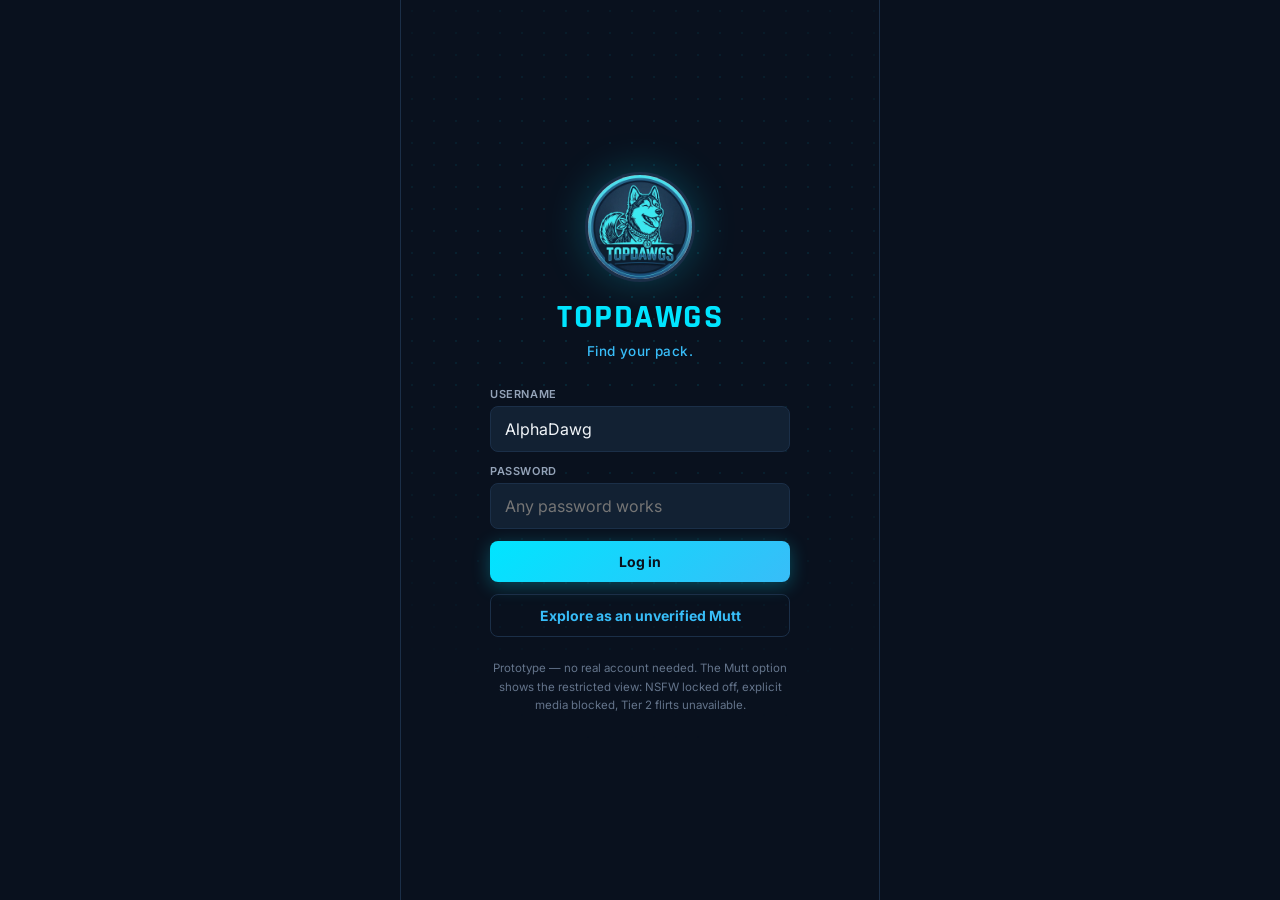
==== commit 882c5c43: "Add files via upload" ====
--- a/index.html
+++ b/index.html
@@ -2,50 +2,95 @@
 <html lang="en">
 <head>
 <meta charset="UTF-8">
-<meta name="viewport" content="width=device-width, initial-scale=1, viewport-fit=cover">
+<meta name="viewport" content="width=device-width, initial-scale=1, viewport-fit=cover, maximum-scale=5">
 <title>TopDawgs</title>
-<meta name="description" content="TopDawgs — interactive prototype">
-<link rel="icon" href="assets/logo.webp">
+<meta name="description" content="TopDawgs — find your pack.">
+
+<meta name="theme-color" content="#09111E">
+<meta name="color-scheme" content="dark">
+<meta name="mobile-web-app-capable" content="yes">
+<meta name="apple-mobile-web-app-capable" content="yes">
+<meta name="apple-mobile-web-app-status-bar-style" content="black-translucent">
+<meta name="apple-mobile-web-app-title" content="TopDawgs">
+
+<link rel="manifest" href="manifest.json">
+<link rel="icon" href="assets/icons/favicon-32.png" sizes="32x32">
+<link rel="apple-touch-icon" href="assets/icons/apple-touch-icon.png">
+
+<link rel="preconnect" href="https://fonts.googleapis.com">
+<link rel="preconnect" href="https://fonts.gstatic.com" crossorigin>
+<link rel="stylesheet" href="https://fonts.googleapis.com/css2?family=Rajdhani:wght@500;600;700&family=Inter:wght@400;500;600;700&display=swap">
 <link rel="stylesheet" href="css/style.css">
 </head>
 <body>
 
 <div id="app-root">
 
+  <!-- Shown only if scripts fail, so a crash is never a blank screen. -->
+  <div id="boot-error" class="boot-error hidden">
+    <h2>TopDawgs couldn't start</h2>
+    <p id="boot-error-msg">Something went wrong loading the app.</p>
+    <button class="btn btn-primary" onclick="location.reload()">Reload</button>
+  </div>
+
+  <noscript>
+    <div class="boot-error"><h2>JavaScript is off</h2><p>TopDawgs needs JavaScript to run. Turn it on and reload.</p></div>
+  </noscript>
+
   <!-- ===================== LOGIN ===================== -->
-  <div id="login-screen" class="login-screen">
-    <div class="login-logo"><img src="assets/logo.webp" alt="TopDawgs"></div>
-    <div class="login-title">TopDawgs</div>
-    <div class="login-tag">Find your pack.</div>
+  <div id="login-screen" class="login-screen hidden">
+    <div class="login-logo"><img src="assets/logo.webp" alt="" width="104" height="104"></div>
+    <h1 class="login-title">TopDawgs</h1>
+    <p class="login-tag">Find your pack.</p>
 
     <div class="login-form">
       <div class="field">
         <label for="login-username">Username</label>
-        <input id="login-username" type="text" value="AlphaDawg" autocomplete="username">
+        <input id="login-username" type="text" value="AlphaDawg" autocomplete="username" autocapitalize="none" spellcheck="false">
       </div>
       <div class="field">
         <label for="login-password">Password</label>
-        <input id="login-password" type="password" placeholder="••••••••" autocomplete="current-password">
+        <input id="login-password" type="password" placeholder="Any password works" autocomplete="current-password">
       </div>
       <button class="btn btn-primary btn-block" onclick="doLogin(false)">Log in</button>
       <button class="btn btn-ghost btn-block" onclick="doLogin(true)">Explore as an unverified Mutt</button>
     </div>
 
-    <div class="login-hint">Interactive prototype — any password works. Logging in gives you a verified <b>Pack Dawg</b> account. The Mutt option shows the restricted view: NSFW locked off, explicit media blocked, Tier&nbsp;2 flirts unavailable.</div>
+    <p class="login-hint">Prototype — no real account needed. The Mutt option shows the restricted view: NSFW locked off, explicit media blocked, Tier&nbsp;2 flirts unavailable.</p>
+    <p class="login-install" id="install-hint"></p>
   </div>
 
-  <!-- ===================== APP SHELL ===================== -->
-  <div id="app-shell" class="hidden app-shell">
+  <!-- ===================== APP ===================== -->
+  <div id="app-shell" class="app-shell hidden">
     <header id="app-header" class="app-header"></header>
     <main id="app-main" class="app-main"></main>
-    <nav id="bottom-nav" class="bottom-nav"></nav>
+    <nav id="bottom-nav" class="bottom-nav" aria-label="Sections"></nav>
   </div>
 
-  <div id="toast"></div>
+  <div id="toast" role="status" aria-live="polite"></div>
 </div>
 
+<script>
+  // Catch any load-time failure and surface it instead of a blank page.
+  window.addEventListener('error', function (e) {
+    var box = document.getElementById('boot-error');
+    var shell = document.getElementById('app-shell');
+    if (!box || (shell && !shell.classList.contains('hidden'))) return;
+    document.getElementById('boot-error-msg').textContent =
+      (e.message || 'Unknown error') + (e.filename ? ' — ' + e.filename.split('/').pop() : '');
+    box.classList.remove('hidden');
+  });
+</script>
 <script src="js/data.js"></script>
 <script src="js/icons.js"></script>
+<script src="js/social.js"></script>
 <script src="js/app.js"></script>
+<script>
+  if ('serviceWorker' in navigator) {
+    window.addEventListener('load', function () {
+      navigator.serviceWorker.register('sw.js').catch(function () { /* offline support is optional */ });
+    });
+  }
+</script>
 </body>
 </html>
--- a/css/style.css
+++ b/css/style.css
@@ -1,503 +1,674 @@
 /* ============================================================
    TOPDAWGS — STYLESHEET
-   Design tokens (fixed by spec):
-     Canvas Dark      #09111E
-     Surface Dark     #122133
-     Surface Secondary#1B2F48
-     Primary Accent   #00E5FF  (Electric Cyan)
-     Secondary Accent #38BDF8  (Sky Blue)
-   Signature element: the "spectrum leash" — Integrity Rating
-   bars rendered as a glowing gradient lead running red -> purple,
-   echoed in the loading bar, nav underline, and profile ring.
+   Canonical palette (fixed by spec):
+     Canvas Dark       #09111E
+     Surface Dark      #122133
+     Surface Secondary #1B2F48
+     Primary Accent    #00E5FF  Electric Cyan
+     Secondary Accent  #38BDF8  Sky Blue
+
+   Mobile note: heights use dvh with a vh fallback. Nesting 100vh
+   inside 100vh pushed the bottom nav under the mobile browser
+   toolbar in the previous build; the shell is now a single
+   fixed-height flex column with only the main region scrolling.
    ============================================================ */
 
-@import url('https://fonts.googleapis.com/css2?family=Rajdhani:wght@500;600;700&family=Inter:wght@400;500;600;700&display=swap');
-
 :root{
-  --canvas: #09111E;
-  --surface: #122133;
-  --surface-2: #1B2F48;
-  --cyan: #00E5FF;
-  --sky: #38BDF8;
-  --red: #ef4444;
-  --amber: #f59e0b;
-  --amber-text: #fbbf24;
-  --green: #10b981;
-  --green-text: #34d399;
-  --purple: #a855f7;
-  --purple-text: #c084fc;
-  --text: #f1f5f9;
-  --text-dim: #94a3b8;
-  --text-faint: #64748b;
-
-  --font-display: 'Rajdhani', 'Inter', sans-serif;
-  --font-body: 'Inter', system-ui, sans-serif;
-
-  --radius-sm: 8px;
-  --radius-md: 14px;
-  --radius-lg: 22px;
+  --canvas:#09111E;
+  --surface:#122133;
+  --surface-2:#1B2F48;
+  --cyan:#00E5FF;
+  --sky:#38BDF8;
+  --red:#ef4444;
+  --red-text:#f87171;
+  --amber:#f59e0b;
+  --amber-text:#fbbf24;
+  --green:#10b981;
+  --green-text:#34d399;
+  --purple:#a855f7;
+  --purple-text:#c084fc;
+  --text:#f1f5f9;
+  --text-dim:#94a3b8;
+  --text-faint:#64748b;
+
+  --font-display:'Rajdhani','Inter',system-ui,sans-serif;
+  --font-body:'Inter',system-ui,-apple-system,'Segoe UI',Roboto,sans-serif;
+
+  --r-sm:8px; --r-md:14px; --r-lg:20px;
+  --safe-top:env(safe-area-inset-top,0px);
+  --safe-bottom:env(safe-area-inset-bottom,0px);
 }
 
 *,*::before,*::after{ box-sizing:border-box; }
-html,body{ height:100%; }
+
+html,body{
+  height:100%;
+  margin:0;
+  overscroll-behavior:none;
+}
 body{
-  margin:0;
   font-family:var(--font-body);
-  background:
-    radial-gradient(1200px 700px at 15% -10%, rgba(0,229,255,0.08), transparent 60%),
-    radial-gradient(900px 600px at 110% 10%, rgba(168,85,247,0.07), transparent 55%),
-    var(--canvas);
+  background:var(--canvas);
   color:var(--text);
   -webkit-font-smoothing:antialiased;
-}
-h1,h2,h3,h4{ font-family:var(--font-display); letter-spacing:0.2px; margin:0; }
+  -webkit-text-size-adjust:100%;
+}
+
+h1,h2,h3,h4{ font-family:var(--font-display); margin:0; letter-spacing:.2px; }
 p{ margin:0; }
-button{ font-family:inherit; }
-a{ color:inherit; text-decoration:none; }
-::selection{ background:rgba(0,229,255,0.3); }
-
-.icon svg{ width:1em; height:1em; display:block; }
-.icon{ display:inline-flex; width:20px; height:20px; }
-
-/* ---------------- App shell ---------------- */
-#app-root{ max-width:480px; margin:0 auto; min-height:100vh; position:relative; display:flex; flex-direction:column; background:var(--canvas); box-shadow:0 0 80px rgba(0,0,0,0.5); }
-@media (min-width:520px){ #app-root{ min-height:100vh; border-left:1px solid var(--surface-2); border-right:1px solid var(--surface-2); } }
+button{ font-family:inherit; color:inherit; }
+input,textarea{ font-family:inherit; font-size:16px; } /* 16px stops iOS zoom-on-focus */
+::selection{ background:rgba(0,229,255,.3); }
+
+.icon{ display:inline-flex; width:20px; height:20px; flex:none; }
+.icon svg{ width:100%; height:100%; display:block; }
 
 .hidden{ display:none !important; }
-.app-shell{ display:flex; flex-direction:column; min-height:100vh; position:relative; }
-
-/* ---------------- Login screen ---------------- */
+
+/* ---------------- App frame ----------------
+   One fixed-height column. Only .app-main scrolls. */
+#app-root{
+  position:relative;
+  width:100%;
+  max-width:480px;
+  margin:0 auto;
+  height:100vh;
+  height:100dvh;
+  display:flex;
+  flex-direction:column;
+  overflow:hidden;
+  background:var(--canvas);
+}
+@media (min-width:520px){
+  #app-root{ border-left:1px solid var(--surface-2); border-right:1px solid var(--surface-2); }
+}
+.app-shell{
+  flex:1;
+  min-height:0;
+  display:flex;
+  flex-direction:column;
+  position:relative;
+  overflow:hidden;
+}
+
+/* ---------------- Boot error ---------------- */
+.boot-error{
+  margin:auto; padding:28px 24px; text-align:center; max-width:340px;
+}
+.boot-error h2{ color:var(--cyan); font-size:20px; margin-bottom:8px; }
+.boot-error p{ color:var(--text-dim); font-size:13.5px; line-height:1.6; margin-bottom:16px; word-break:break-word; }
+
+/* ---------------- Login ---------------- */
 .login-screen{
-  flex:1; display:flex; flex-direction:column; align-items:center; justify-content:center;
-  padding:32px 28px; text-align:center; position:relative; overflow:hidden;
+  flex:1; min-height:0; overflow-y:auto; -webkit-overflow-scrolling:touch;
+  display:flex; flex-direction:column; align-items:center; justify-content:center;
+  text-align:center; position:relative;
+  padding:calc(28px + var(--safe-top)) 26px calc(28px + var(--safe-bottom));
 }
 .login-screen::before{
-  content:''; position:absolute; inset:0;
-  background-image:radial-gradient(rgba(0,229,255,0.14) 1px, transparent 1px);
-  background-size:22px 22px; mask-image:radial-gradient(circle at 50% 30%, black, transparent 70%);
-  opacity:0.7; pointer-events:none;
-}
-.login-logo{ width:108px; height:108px; border-radius:50%; margin-bottom:18px; position:relative;
-  box-shadow:0 0 0 3px var(--surface-2), 0 0 40px rgba(0,229,255,0.25); }
+  content:''; position:absolute; inset:0; pointer-events:none;
+  background-image:radial-gradient(rgba(0,229,255,.13) 1px, transparent 1px);
+  background-size:22px 22px;
+  -webkit-mask-image:radial-gradient(circle at 50% 32%, #000, transparent 70%);
+  mask-image:radial-gradient(circle at 50% 32%, #000, transparent 70%);
+}
+.login-logo{ width:104px; height:104px; border-radius:50%; margin-bottom:16px; position:relative;
+  box-shadow:0 0 0 3px var(--surface-2), 0 0 44px rgba(0,229,255,.28); }
 .login-logo img{ width:100%; height:100%; border-radius:50%; display:block; }
-.login-title{ font-size:34px; font-weight:700; color:var(--cyan); letter-spacing:1px; text-transform:uppercase; }
-.login-tag{ color:var(--sky); font-size:13px; margin-top:4px; font-weight:500; letter-spacing:0.4px; }
-
-.login-form{ width:100%; max-width:300px; margin-top:30px; display:flex; flex-direction:column; gap:12px; position:relative; }
+.login-title{ font-size:34px; font-weight:700; color:var(--cyan); letter-spacing:1.5px; text-transform:uppercase; }
+.login-tag{ color:var(--sky); font-size:13.5px; margin-top:4px; font-weight:500; letter-spacing:.4px; }
+.login-form{ width:100%; max-width:300px; margin-top:28px; display:flex; flex-direction:column; gap:12px; position:relative; }
+.login-hint{ margin-top:22px; font-size:11.5px; color:var(--text-faint); max-width:300px; line-height:1.6; }
+.login-install{ margin-top:10px; font-size:11.5px; color:var(--sky); max-width:300px; line-height:1.6; }
+
 .field{ text-align:left; }
-.field label{ display:block; font-size:11px; font-weight:600; color:var(--text-dim); text-transform:uppercase; letter-spacing:0.6px; margin-bottom:5px; }
+.field label{ display:block; font-size:11px; font-weight:600; color:var(--text-dim);
+  text-transform:uppercase; letter-spacing:.6px; margin-bottom:5px; }
 .field input{
-  width:100%; background:var(--surface); border:1px solid var(--surface-2); border-radius:var(--radius-sm);
-  padding:12px 14px; color:var(--text); font-size:15px; outline:none; transition:border-color .15s, box-shadow .15s;
-}
-.field input:focus{ border-color:var(--cyan); box-shadow:0 0 0 3px rgba(0,229,255,0.15); }
-
+  width:100%; background:var(--surface); border:1px solid var(--surface-2); border-radius:var(--r-sm);
+  padding:12px 14px; color:var(--text); outline:none; transition:border-color .15s, box-shadow .15s;
+}
+.field input:focus{ border-color:var(--cyan); box-shadow:0 0 0 3px rgba(0,229,255,.15); }
+
+/* ---------------- Buttons ---------------- */
 .btn{
-  border:none; border-radius:var(--radius-sm); padding:12px 18px; font-weight:700; font-size:14px;
-  cursor:pointer; transition:transform .12s ease, box-shadow .12s ease, opacity .12s ease;
-  display:inline-flex; align-items:center; justify-content:center; gap:8px;
-}
-.btn:active{ transform:scale(0.97); }
-.btn-primary{ background:linear-gradient(135deg, var(--cyan), var(--sky)); color:var(--canvas); box-shadow:0 4px 18px rgba(0,229,255,0.3); }
-.btn-primary:hover{ box-shadow:0 6px 22px rgba(0,229,255,0.45); }
+  border:none; border-radius:var(--r-sm); padding:12px 18px; font-weight:700; font-size:14px;
+  cursor:pointer; display:inline-flex; align-items:center; justify-content:center; gap:8px;
+  transition:transform .12s, box-shadow .12s, opacity .12s;
+  -webkit-tap-highlight-color:transparent;
+}
+.btn:active{ transform:scale(.97); }
+.btn .icon{ width:17px; height:17px; }
+.btn-primary{ background:linear-gradient(135deg,var(--cyan),var(--sky)); color:var(--canvas); box-shadow:0 4px 18px rgba(0,229,255,.28); }
 .btn-ghost{ background:transparent; color:var(--sky); border:1px solid var(--surface-2); }
-.btn-danger{ background:rgba(239,68,68,0.15); color:#f87171; border:1px solid rgba(239,68,68,0.4); }
+.btn-danger{ background:rgba(239,68,68,.15); color:var(--red-text); border:1px solid rgba(239,68,68,.4); }
 .btn-amber{ background:var(--amber); color:var(--canvas); }
 .btn-block{ width:100%; }
-.btn-sm{ padding:7px 12px; font-size:12px; }
-
-.login-hint{ margin-top:22px; font-size:11.5px; color:var(--text-faint); max-width:280px; line-height:1.5; }
-.login-hint b{ color:var(--sky); }
+.btn-sm{ padding:8px 13px; font-size:12.5px; }
+.btn:disabled{ opacity:.45; cursor:not-allowed; }
 
 /* ---------------- Header ---------------- */
 .app-header{
+  flex:none;
   display:flex; align-items:center; justify-content:space-between; gap:8px;
-  padding:10px 14px; background:linear-gradient(180deg, var(--surface), rgba(18,33,51,0.9));
-  border-bottom:1px solid var(--surface-2); position:sticky; top:0; z-index:40;
-}
-.header-left, .header-right{ display:flex; align-items:center; gap:10px; }
+  padding:calc(10px + var(--safe-top)) 12px 10px;
+  background:var(--surface);
+  border-bottom:1px solid var(--surface-2);
+  position:relative; z-index:40;
+}
+.header-left,.header-right{ display:flex; align-items:center; gap:8px; min-width:0; }
 .avatar-btn{
-  width:34px; height:34px; border-radius:50%; border:2px solid var(--surface-2); background:var(--surface-2);
-  display:flex; align-items:center; justify-content:center; color:var(--sky); cursor:pointer; position:relative; flex:none;
-  background:conic-gradient(from 200deg, var(--red), var(--amber), var(--green-text), var(--purple));
-}
-.avatar-btn .avatar-inner{ width:28px; height:28px; border-radius:50%; background:var(--surface); display:flex; align-items:center; justify-content:center; color:var(--cyan); }
-.header-icon-btn{ background:none; border:none; color:var(--sky); cursor:pointer; position:relative; padding:4px; border-radius:8px; display:flex; }
-.header-icon-btn:hover{ color:var(--cyan); background:rgba(0,229,255,0.08); }
+  width:34px; height:34px; border-radius:50%; border:none; padding:2px; flex:none; cursor:pointer;
+  background:conic-gradient(from 200deg,var(--red),var(--amber),var(--green-text),var(--purple));
+  display:flex; align-items:center; justify-content:center;
+}
+.avatar-btn .avatar-inner{
+  width:100%; height:100%; border-radius:50%; background:var(--surface);
+  display:flex; align-items:center; justify-content:center; color:var(--cyan);
+}
+.avatar-btn .avatar-inner .icon{ width:17px; height:17px; }
+.header-icon-btn{
+  background:none; border:none; color:var(--sky); cursor:pointer; position:relative;
+  padding:7px; border-radius:9px; display:flex; -webkit-tap-highlight-color:transparent;
+}
+.header-icon-btn:hover{ color:var(--cyan); background:rgba(0,229,255,.08); }
 .header-icon-btn .icon{ width:21px; height:21px; }
 .plus-btn{
-  width:26px; height:26px; border-radius:50%; background:var(--cyan); color:var(--canvas); border:none;
-  display:flex; align-items:center; justify-content:center; cursor:pointer; flex:none;
-}
-.plus-btn .icon{ width:15px; height:15px; }
+  width:28px; height:28px; border-radius:50%; background:var(--cyan); color:var(--canvas);
+  border:none; display:flex; align-items:center; justify-content:center; cursor:pointer; flex:none;
+}
+.plus-btn .icon{ width:16px; height:16px; }
 
 .pill{
-  display:inline-flex; align-items:center; gap:6px; background:rgba(0,229,255,0.1); color:var(--cyan);
-  border:1px solid rgba(0,229,255,0.3); border-radius:999px; padding:7px 12px; font-size:12.5px; font-weight:700;
-  cursor:pointer; white-space:nowrap; user-select:none;
-}
-.pill.pill-purple{ background:rgba(168,85,247,0.14); color:var(--purple-text); border-color:rgba(168,85,247,0.4); }
+  display:inline-flex; align-items:center; gap:6px; max-width:46vw;
+  background:rgba(0,229,255,.1); color:var(--cyan); border:1px solid rgba(0,229,255,.3);
+  border-radius:999px; padding:7px 12px; font-size:12.5px; font-weight:700;
+  cursor:pointer; white-space:nowrap; user-select:none; overflow:hidden; text-overflow:ellipsis;
+}
 .pill .icon{ width:14px; height:14px; }
-.pill .chev{ width:12px; height:12px; margin-left:1px; }
-
-.dot-red{ width:7px; height:7px; border-radius:50%; background:var(--red); box-shadow:0 0 6px var(--red); display:inline-block; }
-.badge-dot{ position:absolute; top:-2px; right:-2px; }
-
-/* ---------------- Bottom nav ---------------- */
+.pill .chev{ width:12px; height:12px; }
+.pill-count{ background:rgba(0,229,255,.22); border-radius:999px; padding:0 6px; font-size:10.5px; }
+
+.badge-count{
+  position:absolute; top:0; right:0; min-width:16px; height:16px; padding:0 4px;
+  background:var(--red); color:#fff; border-radius:999px; font-size:9.5px; font-weight:800;
+  display:flex; align-items:center; justify-content:center; border:2px solid var(--surface);
+}
+.dot-red{ width:7px; height:7px; border-radius:50%; background:var(--red); box-shadow:0 0 6px var(--red); display:inline-block; flex:none; }
+.badge-dot{ position:absolute; top:3px; right:4px; }
+
+/* ---------------- Bottom nav (icons only, no labels) ---------------- */
 .bottom-nav{
-  display:flex; justify-content:space-around; align-items:center; padding:8px 4px calc(8px + env(safe-area-inset-bottom));
-  background:linear-gradient(0deg, var(--surface), rgba(18,33,51,0.94)); border-top:1px solid var(--surface-2);
-  position:sticky; bottom:0; z-index:40;
+  flex:none;
+  display:flex; justify-content:space-around; align-items:center;
+  padding:6px 4px calc(6px + var(--safe-bottom));
+  background:var(--surface); border-top:1px solid var(--surface-2);
+  position:relative; z-index:40;
 }
 .nav-item{
-  display:flex; flex-direction:column; align-items:center; gap:3px; color:var(--sky); opacity:0.62;
-  background:none; border:none; cursor:pointer; font-family:var(--font-display); font-size:11px; font-weight:600;
-  letter-spacing:0.3px; position:relative; padding:6px 10px; border-radius:12px; transition:opacity .15s, color .15s;
-}
-.nav-item .icon{ width:23px; height:23px; }
-.nav-item.active{ color:var(--cyan); opacity:1; }
-.nav-item.active::after{ content:''; position:absolute; top:-8px; left:50%; transform:translateX(-50%); width:26px; height:3px; border-radius:3px; background:var(--cyan); box-shadow:0 0 8px var(--cyan); }
-.nav-item .nav-dot{ position:absolute; top:2px; right:6px; }
-
-/* ---------------- Main view ---------------- */
-.app-main{ flex:1; overflow-y:auto; padding:14px; display:flex; flex-direction:column; gap:12px; }
-.view-title{ font-size:20px; font-weight:700; color:var(--text); display:flex; align-items:center; gap:8px; }
-.view-subtitle{ color:var(--text-dim); font-size:13px; margin-top:-6px; }
-
-/* Hero banner (one per main section) */
-.hero-banner{ position:relative; border-radius:var(--radius-md); overflow:hidden; border:1px solid var(--surface-2); }
-.hero-banner img{ width:100%; display:block; }
-.hero-banner .hero-label{
-  position:absolute; left:14px; bottom:12px; font-family:var(--font-display); font-size:22px; font-weight:700;
-  color:#fff; text-shadow:0 2px 10px rgba(0,0,0,0.6); letter-spacing:0.5px;
-}
-
-/* Cards */
-.card{ background:var(--surface); border:1px solid var(--surface-2); border-radius:var(--radius-md); padding:14px; position:relative; }
-.card-highlight{ border-color:var(--cyan); box-shadow:0 0 0 1px rgba(0,229,255,0.15), 0 0 22px rgba(0,229,255,0.12); }
+  background:none; border:none; cursor:pointer; position:relative;
+  color:var(--sky); opacity:.55;
+  display:flex; align-items:center; justify-content:center;
+  width:56px; height:48px; border-radius:14px;
+  transition:opacity .15s, color .15s, background .15s;
+  -webkit-tap-highlight-color:transparent;
+}
+.nav-item .icon{ width:26px; height:26px; }
+.nav-item.active{ color:var(--cyan); opacity:1; background:rgba(0,229,255,.09); }
+.nav-item.active::after{
+  content:''; position:absolute; bottom:2px; left:50%; transform:translateX(-50%);
+  width:20px; height:3px; border-radius:3px; background:var(--cyan); box-shadow:0 0 8px var(--cyan);
+}
+.nav-item .nav-dot{ position:absolute; top:6px; right:12px; }
+
+/* ---------------- Main scroll region ---------------- */
+.app-main{
+  flex:1; min-height:0;
+  overflow-y:auto; -webkit-overflow-scrolling:touch;
+  padding:12px 12px 20px;
+  display:flex; flex-direction:column; gap:10px;
+  scrollbar-width:thin;
+}
+.app-main::-webkit-scrollbar{ width:6px; }
+.app-main::-webkit-scrollbar-thumb{ background:var(--surface-2); border-radius:4px; }
+
+.stack{ display:flex; flex-direction:column; gap:10px; }
+.eyebrow{ font-family:var(--font-display); font-size:11px; letter-spacing:1.5px;
+  text-transform:uppercase; color:var(--text-faint); font-weight:700; }
+.section-title{ font-size:17px; font-weight:700; }
+.row-title{ font-weight:700; font-size:14px; display:flex; align-items:center; gap:6px; }
+.row-title .icon{ width:16px; height:16px; color:var(--sky); }
+.row-sub{ font-size:11.5px; color:var(--text-faint); margin-top:2px; }
+.muted-note{ font-size:12px; color:var(--text-dim); line-height:1.55; }
+
+/* ---------------- Cards ---------------- */
+.card{ background:var(--surface); border:1px solid var(--surface-2); border-radius:var(--r-md); padding:13px; position:relative; }
+.card-highlight{ border-color:var(--cyan); box-shadow:0 0 0 1px rgba(0,229,255,.15), 0 0 20px rgba(0,229,255,.1); }
 .card-row{ display:flex; justify-content:space-between; align-items:center; gap:8px; }
-.card-flag{ position:absolute; top:10px; right:10px; color:var(--text-faint); cursor:pointer; }
-.card-flag:hover{ color:#f87171; }
+.tappable{ cursor:pointer; transition:border-color .12s, transform .1s; -webkit-tap-highlight-color:transparent; }
+.tappable:active{ transform:scale(.995); }
+.tappable:hover{ border-color:rgba(0,229,255,.35); }
 
 .badge{ display:inline-flex; align-items:center; gap:4px; padding:3px 8px; border-radius:999px; font-size:11px; font-weight:700; }
-.badge-cyan{ background:rgba(0,229,255,0.14); color:var(--cyan); border:1px solid rgba(0,229,255,0.3); }
-.badge-red{ background:rgba(239,68,68,0.14); color:#f87171; border:1px solid rgba(239,68,68,0.3); }
-.badge-green{ background:rgba(16,185,129,0.14); color:var(--green-text); border:1px solid rgba(16,185,129,0.3); }
-.badge-amber{ background:rgba(245,158,11,0.14); color:var(--amber-text); border:1px solid rgba(245,158,11,0.3); }
-.badge-purple{ background:rgba(168,85,247,0.14); color:var(--purple-text); border:1px solid rgba(168,85,247,0.3); }
 .badge .icon{ width:12px; height:12px; }
-
-/* ---------------- Map (Community) ---------------- */
-.map-wrap{ position:relative; height:min(58vh,420px); border-radius:var(--radius-md); overflow:hidden; border:1px solid var(--surface-2);
-  background-image:radial-gradient(var(--surface-2) 1px, transparent 1px); background-size:16px 16px; background-color:var(--canvas); }
-.map-wrap.hookup{ background-color:#140a1e; background-image:radial-gradient(rgba(168,85,247,0.35) 1px, transparent 1px); }
-.map-pin{ position:absolute; transform:translate(-50%,-100%); display:flex; flex-direction:column; align-items:center; cursor:pointer; }
-.map-pin .pin-avatar{ width:34px; height:34px; border-radius:50%; background:var(--surface); border:2px solid var(--sky); display:flex; align-items:center; justify-content:center; color:var(--text); position:relative; }
+.badge-cyan{ background:rgba(0,229,255,.14); color:var(--cyan); border:1px solid rgba(0,229,255,.3); }
+.badge-red{ background:rgba(239,68,68,.14); color:var(--red-text); border:1px solid rgba(239,68,68,.3); }
+.badge-green{ background:rgba(16,185,129,.14); color:var(--green-text); border:1px solid rgba(16,185,129,.3); }
+.badge-amber{ background:rgba(245,158,11,.14); color:var(--amber-text); border:1px solid rgba(245,158,11,.3); }
+.badge-purple{ background:rgba(168,85,247,.14); color:var(--purple-text); border:1px solid rgba(168,85,247,.3); }
+
+.mini-avatar{
+  width:38px; height:38px; border-radius:50%; background:var(--surface-2);
+  display:flex; align-items:center; justify-content:center; color:var(--sky);
+  position:relative; flex:none; font-family:var(--font-display); font-weight:700; font-size:15px;
+}
+.mini-avatar .icon{ width:19px; height:19px; }
+.mini-avatar.sm{ width:30px; height:30px; font-size:13px; }
+.mini-avatar .integrity-emblem{ position:absolute; left:-2px; bottom:-2px; width:11px; height:11px;
+  border-radius:50%; border:2px solid var(--surface); }
+.online-dot{ position:absolute; right:-1px; bottom:-1px; width:11px; height:11px; border-radius:50%;
+  background:var(--green); border:2px solid var(--surface); }
+
+/* ---------------- Feed / posts ---------------- */
+.composer{ display:flex; gap:10px; align-items:flex-start; }
+.composer textarea{
+  flex:1; background:var(--canvas); border:1px solid var(--surface-2); border-radius:12px;
+  color:var(--text); padding:10px 12px; resize:none; outline:none; min-height:44px; line-height:1.5;
+}
+.composer textarea:focus{ border-color:var(--cyan); }
+.composer-actions{ display:flex; justify-content:space-between; align-items:center; margin-top:10px; gap:8px; }
+.composer-tools{ display:flex; gap:2px; }
+.char-count{ font-size:11px; color:var(--text-faint); }
+.char-count.over{ color:var(--red-text); font-weight:700; }
+
+.post-head{ display:flex; align-items:center; gap:10px; margin-bottom:9px; }
+.post-head .who{ min-width:0; flex:1; }
+.post-name{ display:flex; align-items:center; gap:6px; font-weight:700; font-size:13.5px; }
+.post-meta{ font-size:11px; color:var(--text-faint); margin-top:1px; }
+.post-body{ font-size:14px; line-height:1.55; color:var(--text); white-space:pre-wrap; word-break:break-word; }
+.post-image{ width:100%; border-radius:12px; margin-top:10px; display:block; border:1px solid var(--surface-2); }
+.post-stats{ display:flex; gap:12px; margin-top:10px; font-size:11.5px; color:var(--text-faint); }
+.post-actions{
+  display:flex; justify-content:space-between; align-items:center;
+  margin-top:8px; padding-top:8px; border-top:1px solid var(--surface-2);
+}
+.act-btn{
+  background:none; border:none; cursor:pointer; color:var(--text-faint);
+  display:inline-flex; align-items:center; gap:6px; font-size:12px; font-weight:700;
+  padding:7px 9px; border-radius:9px; -webkit-tap-highlight-color:transparent;
+}
+.act-btn .icon{ width:17px; height:17px; }
+.act-btn:hover{ background:rgba(255,255,255,.04); color:var(--sky); }
+.act-btn.liked{ color:var(--red-text); }
+.act-btn.saved{ color:var(--cyan); }
+.act-btn.liked .icon{ animation:pop .28s ease; }
+@keyframes pop{ 0%{transform:scale(1)} 45%{transform:scale(1.35)} 100%{transform:scale(1)} }
+
+.tag-link{ color:var(--cyan); font-weight:600; cursor:pointer; }
+.mention-link{ color:var(--sky); font-weight:600; cursor:pointer; }
+
+.feed-tabs{ display:flex; gap:6px; }
+.feed-tab{
+  flex:1; text-align:center; padding:9px 4px; border-radius:10px; cursor:pointer;
+  background:var(--surface); border:1px solid var(--surface-2);
+  font-size:12.5px; font-weight:700; color:var(--text-dim);
+}
+.feed-tab.active{ background:rgba(0,229,255,.12); border-color:var(--cyan); color:var(--cyan); }
+
+/* ---------------- Comments ---------------- */
+.comment-sheet{ display:flex; flex-direction:column; gap:12px; }
+.comment{ display:flex; gap:9px; }
+.comment-body{ flex:1; min-width:0; }
+.comment-bubble{ background:var(--canvas); border:1px solid var(--surface-2); border-radius:12px; padding:9px 11px; }
+.comment-name{ font-size:12.5px; font-weight:700; display:flex; align-items:center; gap:6px; }
+.comment-text{ font-size:13px; line-height:1.5; margin-top:3px; word-break:break-word; white-space:pre-wrap; }
+.comment-tools{ display:flex; gap:14px; margin:5px 0 0 4px; font-size:11px; color:var(--text-faint); }
+.comment-tools button{ background:none; border:none; padding:0; cursor:pointer; color:inherit; font-size:11px; font-weight:700; }
+.comment-tools button:hover{ color:var(--sky); }
+.comment-tools button.liked{ color:var(--red-text); }
+.replies{ margin-top:10px; padding-left:16px; border-left:2px solid var(--surface-2); display:flex; flex-direction:column; gap:10px; }
+.reply-context{ display:flex; align-items:center; justify-content:space-between; gap:8px;
+  background:rgba(0,229,255,.07); border:1px solid rgba(0,229,255,.2);
+  padding:7px 11px; border-radius:9px; font-size:11.5px; color:var(--sky); }
+.reply-context button{ background:none; border:none; color:var(--text-faint); cursor:pointer; display:flex; }
+
+/* ---------------- Map ---------------- */
+.map-wrap{
+  position:relative; height:min(52vh,400px); border-radius:var(--r-md); overflow:hidden;
+  border:1px solid var(--surface-2); background-color:var(--canvas);
+  background-image:radial-gradient(var(--surface-2) 1px, transparent 1px); background-size:16px 16px;
+}
+.map-wrap.hookup{ background-color:#140a1e; background-image:radial-gradient(rgba(168,85,247,.35) 1px, transparent 1px); }
+.map-radius{
+  position:absolute; left:50%; top:50%; transform:translate(-50%,-50%); border-radius:50%;
+  border:1px dashed rgba(0,229,255,.25); background:radial-gradient(rgba(0,229,255,.07), transparent 70%);
+  pointer-events:none;
+}
+.map-wrap.hookup .map-radius{ border-color:rgba(168,85,247,.3); background:radial-gradient(rgba(168,85,247,.09), transparent 70%); }
+.map-pin{ position:absolute; transform:translate(-50%,-100%); display:flex; flex-direction:column;
+  align-items:center; cursor:pointer; -webkit-tap-highlight-color:transparent; }
+.map-pin .pin-avatar{
+  width:36px; height:36px; border-radius:50%; background:var(--surface); border:2px solid var(--sky);
+  display:flex; align-items:center; justify-content:center; color:var(--text); position:relative;
+}
+.map-pin .pin-avatar .icon{ width:18px; height:18px; }
 .map-pin.hookup .pin-avatar{ border-color:var(--purple); background:#1b0f29; color:var(--purple-text); }
-.map-pin .integrity-emblem{ position:absolute; left:-3px; bottom:-3px; width:12px; height:12px; border-radius:50%; border:2px solid var(--canvas); }
-.map-pin .pin-label{ margin-top:3px; font-size:9.5px; font-weight:700; color:var(--text); background:rgba(9,17,30,0.75); padding:1px 6px; border-radius:6px; white-space:nowrap; }
-.dm-bubble{ position:absolute; top:-8px; right:-10px; background:var(--cyan); color:var(--canvas); border-radius:10px; padding:1px 5px; font-size:9px; font-weight:800; display:flex; align-items:center; gap:2px; box-shadow:0 0 6px rgba(0,229,255,0.6); }
+.map-pin.me .pin-avatar{ border-color:var(--cyan); background:rgba(0,229,255,.12); color:var(--cyan); }
+.integrity-emblem{ position:absolute; left:-3px; bottom:-3px; width:12px; height:12px; border-radius:50%; border:2px solid var(--canvas); }
+.map-pin .pin-label{ margin-top:3px; font-size:9.5px; font-weight:700; color:var(--text);
+  background:rgba(9,17,30,.8); padding:1px 6px; border-radius:6px; white-space:nowrap; }
+.dm-bubble{
+  position:absolute; top:-9px; right:-11px; background:var(--cyan); color:var(--canvas);
+  border-radius:10px; padding:1px 5px; font-size:9.5px; font-weight:800;
+  display:flex; align-items:center; gap:2px; box-shadow:0 0 6px rgba(0,229,255,.6);
+}
 .dm-bubble .icon{ width:9px; height:9px; }
-.map-static-pin{ position:absolute; display:flex; align-items:center; gap:4px; background:rgba(9,17,30,0.85); border:1px solid var(--surface-2); color:var(--amber-text); padding:4px 8px; border-radius:8px; font-size:10.5px; font-weight:700; }
+.map-static-pin{
+  position:absolute; transform:translate(-50%,-50%); display:flex; align-items:center; gap:4px;
+  background:rgba(9,17,30,.88); border:1px solid var(--surface-2); color:var(--amber-text);
+  padding:4px 8px; border-radius:8px; font-size:10.5px; font-weight:700; white-space:nowrap;
+}
 .map-static-pin .icon{ width:13px; height:13px; }
-
-/* Filter dropdown */
+.map-empty{ position:absolute; inset:0; display:flex; flex-direction:column; align-items:center;
+  justify-content:center; gap:10px; text-align:center; padding:24px; color:var(--text-faint); font-size:12.5px; }
+.map-empty .icon{ width:28px; height:28px; color:var(--surface-2); }
+.legend-line{ display:flex; align-items:center; gap:7px; font-size:12.5px; color:var(--sky); font-weight:600; }
+.legend-line.purple{ color:var(--purple-text); }
+.legend-line .icon{ width:15px; height:15px; }
+.map-legend p{ font-size:12px; color:var(--text-dim); line-height:1.55; margin-top:7px; }
+
+/* ---------------- Dropdown ---------------- */
 .dropdown-panel{
-  position:absolute; top:56px; right:14px; z-index:50; background:var(--surface); border:1px solid var(--surface-2);
-  border-radius:var(--radius-md); padding:10px; width:220px; box-shadow:0 14px 40px rgba(0,0,0,0.45);
-}
-.dropdown-title{ font-size:11px; text-transform:uppercase; letter-spacing:0.6px; color:var(--text-faint); font-weight:700; padding:4px 6px 8px; }
-.check-row{ display:flex; align-items:center; gap:10px; padding:8px 6px; border-radius:8px; cursor:pointer; }
-.check-row:hover{ background:rgba(255,255,255,0.03); }
-.checkbox{ width:18px; height:18px; border-radius:5px; border:2px solid var(--surface-2); display:flex; align-items:center; justify-content:center; color:var(--canvas); flex:none; cursor:pointer; }
-.checkbox .icon{ width:12px; height:12px; opacity:0; transition:opacity .1s; }
+  position:absolute; top:8px; right:10px; z-index:60; width:250px; max-height:70vh; overflow-y:auto;
+  background:var(--surface); border:1px solid var(--surface-2); border-radius:var(--r-md);
+  padding:10px; box-shadow:0 16px 44px rgba(0,0,0,.55);
+}
+.dropdown-panel.left{ right:auto; left:10px; }
+.dropdown-title{ font-size:11px; text-transform:uppercase; letter-spacing:.6px;
+  color:var(--text-faint); font-weight:700; padding:3px 6px 8px; }
+.dropdown-hint{ font-size:10.5px; color:var(--text-faint); padding:8px 6px 2px;
+  border-top:1px solid var(--surface-2); margin-top:6px; }
+.check-row{ display:flex; align-items:center; gap:10px; padding:9px 6px; border-radius:8px; cursor:pointer; font-size:13.5px; }
+.check-row:hover{ background:rgba(255,255,255,.03); }
+.check-row.active{ background:rgba(0,229,255,.09); color:var(--cyan); }
+.checkbox{
+  width:19px; height:19px; border-radius:5px; border:2px solid var(--surface-2);
+  display:flex; align-items:center; justify-content:center; color:var(--canvas); flex:none; cursor:pointer;
+}
+.checkbox .icon{ width:12px; height:12px; opacity:0; }
 .checkbox.checked{ background:var(--cyan); border-color:var(--cyan); }
 .checkbox.checked .icon{ opacity:1; }
-.check-row span{ font-size:13.5px; }
-
-/* ---------------- Subsection pill row ---------------- */
-.subpill-row{ display:flex; gap:6px; overflow-x:auto; padding-bottom:2px; }
-.subpill{ padding:6px 12px; border-radius:999px; font-size:12px; font-weight:700; white-space:nowrap; background:var(--surface); border:1px solid var(--surface-2); color:var(--text-dim); cursor:pointer; position:relative; }
-.subpill.active{ background:rgba(0,229,255,0.12); border-color:var(--cyan); color:var(--cyan); }
-.subpill .dot-red{ position:absolute; top:-2px; right:-2px; }
-
-/* ---------------- Integrity bar ---------------- */
-.integrity-track{ width:100%; height:6px; background:#000; border-radius:4px; position:relative; margin:10px 0; }
-.integrity-fill{ position:absolute; left:0; top:0; height:100%; border-radius:4px; background:linear-gradient(90deg, var(--red), var(--amber), #facc15, var(--green-text), var(--purple)); }
-.integrity-star{ position:absolute; top:50%; transform:translate(-50%,-50%); }
-.integrity-star .icon{ width:16px; height:16px; filter:drop-shadow(0 0 5px currentColor); }
+.menu-links{ display:flex; gap:16px; padding:2px 6px 10px; font-size:12.5px; font-weight:700; }
+.menu-links span{ color:var(--sky); cursor:pointer; }
+
+.toggle-row{ display:flex; align-items:center; justify-content:space-between; gap:10px;
+  padding:9px 4px; border-bottom:1px solid var(--surface-2); }
+.toggle-row:last-child{ border-bottom:none; }
+.toggle-row .label{ font-size:13px; }
+.toggle-row .label small{ display:block; color:var(--text-faint); font-size:10.5px; margin-top:1px; }
+.switch{ width:42px; height:24px; border-radius:999px; background:var(--surface-2);
+  position:relative; cursor:pointer; flex:none; transition:background .15s; }
+.switch.on{ background:linear-gradient(90deg,var(--cyan),var(--sky)); }
+.switch .knob{ position:absolute; top:2px; left:2px; width:20px; height:20px; border-radius:50%;
+  background:#fff; transition:left .15s; box-shadow:0 1px 3px rgba(0,0,0,.4); }
+.switch.on .knob{ left:20px; }
+.switch.locked{ opacity:.4; cursor:not-allowed; }
+.slider-wrap{ padding:6px 4px 4px; }
+input[type=range]{ width:100%; accent-color:var(--cyan); }
+.slider-value{ font-size:12px; color:var(--sky); font-weight:700; margin-top:3px; }
+
+/* ---------------- Search ---------------- */
+.search-bar{ display:flex; align-items:center; gap:9px; background:var(--surface);
+  border:1px solid var(--surface-2); border-radius:999px; padding:9px 14px; }
+.search-bar .icon{ width:18px; height:18px; color:var(--text-faint); }
+.search-bar input{ flex:1; background:none; border:none; outline:none; color:var(--text); }
+.tag-chip{ display:inline-flex; align-items:center; gap:5px; background:rgba(0,229,255,.1);
+  border:1px solid rgba(0,229,255,.28); color:var(--cyan); border-radius:999px;
+  padding:7px 12px; font-size:12.5px; font-weight:700; cursor:pointer; }
+.tag-chip .icon{ width:13px; height:13px; }
+.chip-wrap{ display:flex; flex-wrap:wrap; gap:8px; }
+
+/* ---------------- Messaging ---------------- */
+.dm-header{ display:flex; align-items:center; justify-content:space-between; gap:8px;
+  padding-bottom:9px; border-bottom:1px solid var(--surface-2); }
+.headspace-chip{ display:flex; align-items:center; gap:8px; font-size:12.5px; font-weight:600; min-width:0; }
+.headspace-chip.angel{ color:var(--green-text); }
+.headspace-chip.devil{ color:var(--purple-text); }
+.headspace-chip .icon{ width:24px; height:24px; }
+.thread{ flex:1; min-height:0; overflow-y:auto; display:flex; flex-direction:column; gap:7px; padding:4px 2px; }
+.bubble{ padding:9px 12px; border-radius:15px; max-width:80%; font-size:14px; line-height:1.45; word-break:break-word; }
+.bubble-them{ background:var(--surface); border:1px solid var(--surface-2); align-self:flex-start; border-bottom-left-radius:5px; }
+.bubble-me{ background:rgba(0,229,255,.14); border:1px solid rgba(0,229,255,.3); align-self:flex-end; border-bottom-right-radius:5px; }
+.bubble-meta{ display:flex; align-items:center; gap:5px; justify-content:flex-end;
+  font-size:10px; color:var(--text-faint); margin-top:3px; }
+.bubble-meta .icon{ width:13px; height:13px; }
+.bubble-meta .read{ color:var(--cyan); }
+.msg-wrap{ display:flex; flex-direction:column; max-width:100%; }
+.msg-wrap.me{ align-items:flex-end; }
+.msg-wrap.them{ align-items:flex-start; }
+.day-divider{ text-align:center; font-size:10.5px; color:var(--text-faint); margin:6px 0; }
+.typing{ display:flex; gap:4px; align-items:center; align-self:flex-start;
+  background:var(--surface); border:1px solid var(--surface-2); padding:11px 14px; border-radius:15px; }
+.typing span{ width:6px; height:6px; border-radius:50%; background:var(--text-faint); animation:blink 1.2s infinite; }
+.typing span:nth-child(2){ animation-delay:.2s }
+.typing span:nth-child(3){ animation-delay:.4s }
+@keyframes blink{ 0%,60%,100%{ opacity:.25 } 30%{ opacity:1 } }
+
+.chat-input-bar{
+  flex:none; display:flex; align-items:center; gap:6px; background:var(--surface);
+  border:1px solid var(--surface-2); border-radius:22px; padding:6px 6px 6px 12px;
+}
+.chat-input-bar input{ flex:1; background:none; border:none; outline:none; color:var(--text); min-width:0; }
+.chat-input-bar input::placeholder{ color:var(--text-faint); }
+.chat-input-bar button{ background:none; border:none; color:var(--cyan); cursor:pointer;
+  display:flex; padding:7px; border-radius:50%; -webkit-tap-highlight-color:transparent; }
+.chat-input-bar button:disabled{ color:var(--text-faint); cursor:not-allowed; }
+.chat-line{ display:flex; align-items:flex-start; gap:8px; }
+.chat-line .who{ flex:1; min-width:0; }
+.cooldown-banner{ display:flex; align-items:center; gap:8px; background:rgba(239,68,68,.13);
+  border:1px solid rgba(239,68,68,.35); color:var(--red-text);
+  padding:9px 12px; border-radius:10px; font-size:12.5px; font-weight:700; }
+.cooldown-banner .icon{ width:15px; height:15px; }
+
+/* Conversation + chat screens fill the scroll region and pin the composer. */
+.fill-column{ flex:1; min-height:0; display:flex; flex-direction:column; gap:9px; }
+
+.notice{ display:flex; align-items:flex-start; gap:9px; background:rgba(0,229,255,.06);
+  border:1px solid rgba(0,229,255,.2); color:var(--text-dim);
+  padding:9px 12px; border-radius:10px; font-size:11.5px; line-height:1.5; }
+.notice .icon{ width:15px; height:15px; color:var(--cyan); flex:none; margin-top:1px; }
+.notice.subtle{ background:rgba(255,255,255,.02); border-color:var(--surface-2); }
 
 /* ---------------- Profile ---------------- */
-.profile-header{ text-align:center; display:flex; flex-direction:column; align-items:center; gap:6px; }
-.profile-avatar{ width:88px; height:88px; border-radius:50%; display:flex; align-items:center; justify-content:center; font-family:var(--font-display); font-size:30px; font-weight:700; border:3px solid var(--sky); background:var(--surface); color:var(--sky); }
+.profile-header{ display:flex; flex-direction:column; align-items:center; gap:6px; text-align:center; padding-top:4px; }
+.profile-avatar{
+  width:84px; height:84px; border-radius:50%; display:flex; align-items:center; justify-content:center;
+  font-family:var(--font-display); font-size:30px; font-weight:700;
+  border:3px solid var(--sky); background:var(--surface); color:var(--sky);
+}
 .profile-avatar.nsfw{ border-color:var(--purple); color:var(--purple-text); background:#1b0f29; }
 .profile-handle{ font-weight:700; font-size:18px; color:var(--sky); }
 .profile-handle.nsfw{ color:var(--purple-text); }
-.profile-rank{ font-size:11.5px; color:var(--text-faint); text-transform:uppercase; letter-spacing:0.6px; }
-.action-bar{ display:flex; gap:8px; justify-content:center; flex-wrap:wrap; }
-.action-chip{ display:flex; align-items:center; gap:6px; padding:8px 12px; border-radius:999px; font-size:12.5px; font-weight:700; cursor:pointer; border:1px solid; background:none; }
+.profile-rank{ font-size:11px; color:var(--text-faint); text-transform:uppercase; letter-spacing:.6px; }
+.follow-stats{ display:flex; gap:22px; margin-top:4px; }
+.follow-stat{ text-align:center; cursor:pointer; }
+.follow-stat b{ display:block; font-size:16px; font-family:var(--font-display); }
+.follow-stat span{ font-size:10.5px; color:var(--text-faint); text-transform:uppercase; letter-spacing:.5px; }
+
+.integrity-track{ width:170px; height:6px; background:#000; border-radius:4px; position:relative; margin:8px 0 2px; }
+.integrity-fill{ position:absolute; inset:0; border-radius:4px;
+  background:linear-gradient(90deg,var(--red),var(--amber),#facc15,var(--green-text),var(--purple)); }
+.integrity-star{ position:absolute; top:50%; transform:translate(-50%,-50%); }
+.integrity-star .icon{ width:16px; height:16px; filter:drop-shadow(0 0 5px currentColor); }
+.integrity-star.sparkle .icon{ animation:sparklePulse 1.7s ease-in-out infinite; }
+@keyframes sparklePulse{ 0%,100%{ filter:drop-shadow(0 0 4px currentColor); transform:scale(1) }
+  50%{ filter:drop-shadow(0 0 12px currentColor); transform:scale(1.2) } }
+.integrity-parts{ font-size:10.5px; color:var(--text-faint); }
+
+.action-bar{ display:flex; gap:7px; justify-content:center; flex-wrap:wrap; }
+.action-chip{ display:inline-flex; align-items:center; gap:6px; padding:8px 12px; border-radius:999px;
+  font-size:12.5px; font-weight:700; cursor:pointer; background:none; border:1px solid; }
 .action-chip .icon{ width:15px; height:15px; }
+.action-chip.cyan{ color:var(--cyan); border-color:rgba(0,229,255,.35); }
+.action-chip.purple{ color:var(--purple-text); border-color:rgba(168,85,247,.35); }
+.action-chip.amber{ color:var(--amber-text); border-color:rgba(245,158,11,.35); }
+.action-chip.red{ color:var(--red-text); border-color:rgba(239,68,68,.35); }
+.action-chip.filled{ background:linear-gradient(135deg,var(--cyan),var(--sky)); color:var(--canvas); border-color:transparent; }
+
 .stats-grid{ display:grid; grid-template-columns:repeat(2,1fr); gap:8px; }
-.stat-box{ background:var(--surface); border:1px solid var(--surface-2); border-radius:10px; padding:8px 10px; }
-.stat-box .k{ font-size:10px; color:var(--text-faint); text-transform:uppercase; letter-spacing:0.5px; }
+.stat-box{ background:var(--canvas); border:1px solid var(--surface-2); border-radius:10px; padding:8px 10px; }
+.stat-box .k{ font-size:10px; color:var(--text-faint); text-transform:uppercase; letter-spacing:.5px; }
 .stat-box .v{ font-size:14px; font-weight:700; margin-top:2px; }
-.gallery-grid{ display:grid; grid-template-columns:repeat(3,1fr); gap:8px; }
-.gallery-thumb{ aspect-ratio:1; border-radius:10px; background:var(--surface); border:1px solid var(--surface-2); display:flex; align-items:center; justify-content:center; color:var(--sky); cursor:pointer; position:relative; overflow:hidden; }
-.gallery-thumb.nsfw-blur{ backdrop-filter:blur(6px); color:var(--purple-text); background:linear-gradient(135deg, rgba(168,85,247,0.25), rgba(9,17,30,0.9)); }
-.gallery-thumb .icon{ width:26px; height:26px; }
-.add-image-btn{ aspect-ratio:1; border-radius:10px; border:1.5px dashed var(--surface-2); display:flex; flex-direction:column; align-items:center; justify-content:center; gap:4px; color:var(--sky); cursor:pointer; font-size:10px; font-weight:700; background:none; }
-
-/* ---------------- Chat / Messages ---------------- */
-.thread{ display:flex; flex-direction:column; gap:8px; flex:1; }
-.bubble{ padding:9px 12px; border-radius:14px; max-width:78%; font-size:13.5px; line-height:1.4; }
-.bubble-them{ background:rgba(0,229,255,0.07); border:1px solid rgba(0,229,255,0.18); align-self:flex-start; }
-.bubble-me{ background:rgba(56,189,248,0.14); border:1px solid rgba(56,189,248,0.3); align-self:flex-end; }
-.chat-input-bar{ display:flex; align-items:center; gap:8px; background:var(--surface); border:1px solid var(--surface-2); border-radius:999px; padding:8px 8px 8px 14px; margin-top:auto; }
-.chat-input-bar input{ flex:1; background:none; border:none; outline:none; color:var(--text); font-size:14px; }
-.chat-input-bar input::placeholder{ color:var(--text-faint); }
-.chat-input-bar button{ background:none; border:none; color:var(--cyan); cursor:pointer; display:flex; }
-.chat-input-bar button:disabled{ color:var(--text-faint); cursor:not-allowed; }
-.headspace-chip{ display:flex; align-items:center; gap:6px; color:var(--text-dim); font-size:12px; }
-.cooldown-banner{ display:flex; align-items:center; gap:8px; background:rgba(239,68,68,0.13); border:1px solid rgba(239,68,68,0.35); color:#f87171; padding:8px 12px; border-radius:10px; font-size:12.5px; font-weight:700; }
-
-/* ---------------- Toggle switch ---------------- */
-.toggle-row{ display:flex; align-items:center; justify-content:space-between; padding:9px 2px; border-bottom:1px solid var(--surface-2); }
-.toggle-row:last-child{ border-bottom:none; }
-.toggle-row .label{ font-size:13.5px; display:flex; align-items:center; gap:8px; }
-.toggle-row .label small{ display:block; color:var(--text-faint); font-size:10.5px; font-weight:400; }
-.switch{ width:42px; height:24px; border-radius:999px; background:var(--surface-2); position:relative; cursor:pointer; flex:none; transition:background .15s; }
-.switch.on{ background:linear-gradient(90deg, var(--cyan), var(--sky)); }
-.switch .knob{ position:absolute; top:2px; left:2px; width:20px; height:20px; border-radius:50%; background:#fff; transition:left .15s; box-shadow:0 1px 3px rgba(0,0,0,0.4); }
-.switch.on .knob{ left:20px; }
-.switch.locked{ opacity:0.4; cursor:not-allowed; }
-
-.slider-wrap{ padding:4px 2px 8px; }
-input[type=range]{ width:100%; accent-color:var(--cyan); }
-.slider-value{ font-size:12px; color:var(--sky); font-weight:700; margin-top:2px; }
-
-/* ---------------- Modal ---------------- */
-.modal-backdrop{ position:fixed; inset:0; background:rgba(3,6,12,0.72); display:flex; align-items:flex-end; justify-content:center; z-index:100; }
-@media (min-width:520px){ .modal-backdrop{ align-items:center; } }
-.modal-sheet{ width:100%; max-width:440px; background:var(--surface); border:1px solid var(--surface-2); border-radius:20px 20px 0 0; padding:18px; max-height:86vh; overflow-y:auto; animation:sheetUp .18s ease; }
-@media (min-width:520px){ .modal-sheet{ border-radius:20px; } }
-@keyframes sheetUp{ from{ transform:translateY(24px); opacity:0; } to{ transform:translateY(0); opacity:1; } }
-.modal-header{ display:flex; justify-content:space-between; align-items:center; margin-bottom:12px; }
-.modal-header h3{ font-size:17px; }
-.modal-close{ background:none; border:none; color:var(--text-dim); cursor:pointer; }
-
-/* Pause/Block slide-to-confirm */
-.mode-switch-row{ display:flex; justify-content:space-between; align-items:center; background:var(--canvas); border:1px solid var(--surface-2); border-radius:12px; padding:10px 12px; margin-bottom:14px; }
-.slide-track{ background:var(--canvas); border:1.5px solid var(--red); border-radius:999px; padding:3px; position:relative; height:44px; display:flex; align-items:center; overflow:hidden; user-select:none; }
-.slide-track.yellow{ border-color:var(--amber); }
-.slide-thumb{ width:36px; height:36px; border-radius:50%; background:var(--red); display:flex; align-items:center; justify-content:center; color:#fff; font-weight:800; font-size:12px; cursor:grab; position:relative; z-index:2; touch-action:none; }
-.slide-thumb.yellow{ background:var(--amber); color:var(--canvas); }
-.slide-label{ position:absolute; left:0; right:0; text-align:center; font-size:11.5px; font-weight:800; color:#f87171; letter-spacing:0.3px; }
-.slide-label.yellow{ color:var(--amber-text); }
-
-/* Flirt tiers */
-.flirt-tier-label{ font-size:12px; font-weight:700; color:var(--text-dim); margin:10px 0 6px; }
-.flirt-tier-label.locked{ color:var(--text-faint); }
-.flirt-row{ display:flex; gap:10px; justify-content:center; }
-.flirt-opt{ width:46px; height:46px; border-radius:14px; background:var(--canvas); border:1px solid var(--surface-2); display:flex; align-items:center; justify-content:center; color:var(--sky); cursor:pointer; }
-.flirt-opt .icon{ width:22px; height:22px; }
-.flirt-opt.purple{ color:var(--purple-text); }
-.flirt-opt.locked{ opacity:0.35; cursor:not-allowed; }
-
-/* Notes / Settings lists */
-.list-row{ display:flex; align-items:center; justify-content:space-between; padding:11px 2px; border-bottom:1px solid var(--surface-2); font-size:13.5px; }
-.list-row:last-child{ border-bottom:none; }
-.settings-link{ display:flex; align-items:center; gap:10px; padding:12px 2px; border-bottom:1px solid var(--surface-2); cursor:pointer; font-size:14px; }
-.settings-link .icon{ color:var(--sky); width:19px; height:19px; }
-.settings-link:last-child{ border-bottom:none; }
-
-/* Shop */
-.shop-tabs{ display:flex; gap:6px; }
-.shop-tab{ flex:1; text-align:center; padding:9px 4px; border-radius:10px; background:var(--surface); border:1px solid var(--surface-2); font-size:12.5px; font-weight:700; color:var(--text-dim); cursor:pointer; }
-.shop-tab.active{ background:rgba(0,229,255,0.12); border-color:var(--cyan); color:var(--cyan); }
-.points-row{ display:flex; gap:8px; }
-.points-card{ flex:1; background:var(--surface); border:1px solid var(--surface-2); border-radius:12px; padding:10px 12px; }
-.points-card .k{ font-size:10px; color:var(--text-faint); text-transform:uppercase; letter-spacing:0.5px; }
-.points-card .v{ font-size:18px; font-weight:800; color:var(--cyan); font-family:var(--font-display); }
-.shop-item{ display:flex; justify-content:space-between; align-items:center; padding:12px; background:var(--surface); border:1px solid var(--surface-2); border-radius:12px; }
-.shop-item .name{ font-size:13.5px; font-weight:600; }
-.shop-item .price{ font-size:12.5px; color:var(--cyan); font-weight:700; }
-
-/* Body / progress rings */
-.progress-row{ display:flex; align-items:center; gap:12px; }
-.progress-bar-track{ flex:1; height:10px; border-radius:6px; background:var(--surface-2); overflow:hidden; }
-.progress-bar-fill{ height:100%; border-radius:6px; background:linear-gradient(90deg, var(--cyan), var(--sky)); }
-
-/* Checklist */
-.checklist-item{ display:flex; align-items:center; gap:10px; padding:11px 12px; background:var(--surface); border:1px solid var(--surface-2); border-radius:12px; }
-.checklist-item.urgent{ border-color:rgba(239,68,68,0.4); background:rgba(239,68,68,0.06); }
-
-/* Locked secret */
-.secret-card{ display:flex; align-items:center; justify-content:space-between; padding:12px; background:var(--surface); border:1px solid var(--surface-2); border-radius:12px; }
-.secret-card .icon{ color:var(--purple-text); }
-
-/* Toast */
-#toast{ position:fixed; left:50%; bottom:96px; transform:translateX(-50%); background:var(--surface); border:1px solid var(--cyan); color:var(--text); padding:10px 16px; border-radius:999px; font-size:12.5px; font-weight:700; box-shadow:0 8px 24px rgba(0,0,0,0.4); z-index:200; opacity:0; pointer-events:none; transition:opacity .2s, transform .2s; }
-#toast.show{ opacity:1; transform:translateX(-50%) translateY(-6px); }
-
-/* Empty state */
-.empty-state{ text-align:center; padding:30px 14px; color:var(--text-faint); }
-.empty-state .icon{ width:32px; height:32px; margin:0 auto 8px; color:var(--surface-2); }
-
-/* Scrollbars (webkit) */
-::-webkit-scrollbar{ width:7px; height:7px; }
-::-webkit-scrollbar-thumb{ background:var(--surface-2); border-radius:4px; }
-
-/* Section id tag */
-.eyebrow{ font-family:var(--font-display); font-size:11px; letter-spacing:1.6px; text-transform:uppercase; color:var(--text-faint); font-weight:700; }
-
-/* ============================================================
-   ADDITIONS — classes used by the rewritten app core
-   ============================================================ */
-
-.stack{ display:flex; flex-direction:column; gap:10px; }
-.tappable{ cursor:pointer; transition:border-color .12s, transform .12s; }
-.tappable:active{ transform:scale(0.99); }
-.tappable:hover{ border-color:rgba(0,229,255,0.35); }
-
-.row-title{ font-weight:700; font-size:14px; display:flex; align-items:center; gap:7px; }
-.row-title .icon{ width:16px; height:16px; color:var(--sky); }
-.row-sub{ font-size:11.5px; color:var(--text-faint); margin-top:2px; }
-.post-body{ font-size:13.5px; line-height:1.55; color:var(--text); }
-
-.mini-avatar{ width:36px; height:36px; border-radius:50%; background:var(--surface-2); display:flex; align-items:center; justify-content:center; color:var(--sky); position:relative; flex:none; }
-.mini-avatar .icon{ width:19px; height:19px; }
-.mini-avatar .integrity-emblem{ position:absolute; left:-2px; bottom:-2px; width:11px; height:11px; border-radius:50%; border:2px solid var(--surface); }
-
-.pill-count{ background:rgba(0,229,255,0.22); border-radius:999px; padding:0 6px; font-size:10.5px; }
-.pill .rot, .settings-link .rot{ transform:rotate(-90deg); }
-
-.menu-links{ display:flex; gap:16px; padding:2px 6px 11px; font-size:12.5px; font-weight:700; }
-.menu-links span{ color:var(--sky); cursor:pointer; }
-.menu-links span:hover{ color:var(--cyan); }
-.dropdown-hint{ font-size:10.5px; color:var(--text-faint); padding:8px 6px 2px; border-top:1px solid var(--surface-2); margin-top:6px; }
-.check-row.active{ background:rgba(0,229,255,0.09); color:var(--cyan); }
-
-/* Map extras */
-.map-radius{ position:absolute; left:50%; top:50%; transform:translate(-50%,-50%); border-radius:50%;
-  border:1px dashed rgba(0,229,255,0.25); background:radial-gradient(rgba(0,229,255,0.07), transparent 70%); pointer-events:none; }
-.map-wrap.hookup .map-radius{ border-color:rgba(168,85,247,0.3); background:radial-gradient(rgba(168,85,247,0.09), transparent 70%); }
-.map-pin.me .pin-avatar{ border-color:var(--cyan); background:rgba(0,229,255,0.12); color:var(--cyan); }
-.map-static-pin{ transform:translate(-50%,-50%); }
-.map-empty{ position:absolute; inset:0; display:flex; flex-direction:column; align-items:center; justify-content:center; gap:10px;
-  text-align:center; padding:24px; color:var(--text-faint); font-size:12.5px; }
-.map-empty .icon{ width:28px; height:28px; color:var(--surface-2); }
-.map-legend p{ font-size:12px; color:var(--text-dim); line-height:1.55; margin-top:7px; }
-.legend-line{ display:flex; align-items:center; gap:7px; font-size:12.5px; color:var(--sky); }
-.legend-line.purple{ color:var(--purple-text); }
-.legend-line .icon{ width:15px; height:15px; }
-
-/* DM + chat */
-.dm-header{ display:flex; align-items:center; justify-content:space-between; gap:8px; padding-bottom:4px; border-bottom:1px solid var(--surface-2); }
-.headspace-chip{ display:flex; align-items:center; gap:8px; font-size:12.5px; font-weight:600; }
-.headspace-chip.angel{ color:var(--green-text); }
-.headspace-chip.devil{ color:var(--purple-text); }
-.headspace-chip .icon{ width:22px; height:22px; }
-.icon-btn{ background:none; border:none; color:var(--text-faint); cursor:pointer; display:inline-flex; align-items:center; gap:5px;
-  font-size:12px; font-weight:700; padding:5px 7px; border-radius:8px; }
-.icon-btn:hover{ color:var(--sky); background:rgba(255,255,255,0.04); }
-.icon-btn.on{ color:#f87171; }
-.icon-btn.tiny{ padding:2px 4px; }
-.icon-btn.tiny .icon{ width:13px; height:13px; }
-.chat-card{ display:flex; flex-direction:column; gap:8px; }
-.chat-line{ display:flex; align-items:flex-start; gap:4px; }
-.chat-line .bubble{ flex:1; }
-.thread{ max-height:42vh; overflow-y:auto; }
-.notice{ display:flex; align-items:flex-start; gap:9px; background:rgba(0,229,255,0.06); border:1px solid rgba(0,229,255,0.2);
-  color:var(--text-dim); padding:9px 12px; border-radius:10px; font-size:11.5px; line-height:1.5; }
-.notice .icon{ width:15px; height:15px; color:var(--cyan); flex:none; margin-top:1px; }
-.notice.subtle{ background:rgba(255,255,255,0.02); border-color:var(--surface-2); }
-.post-actions{ display:flex; gap:6px; margin-top:9px; }
-
-/* Profile extras */
-.integrity-track{ width:170px; }
-.integrity-parts{ font-size:10.5px; color:var(--text-faint); letter-spacing:0.2px; }
-.integrity-star.sparkle .icon{ animation:sparklePulse 1.6s ease-in-out infinite; }
-@keyframes sparklePulse{ 0%,100%{ filter:drop-shadow(0 0 4px currentColor); transform:scale(1); } 50%{ filter:drop-shadow(0 0 12px currentColor); transform:scale(1.2); } }
-.action-chip.cyan{ color:var(--cyan); border-color:rgba(0,229,255,0.35); }
-.action-chip.purple{ color:var(--purple-text); border-color:rgba(168,85,247,0.35); }
-.action-chip.amber{ color:var(--amber-text); border-color:rgba(245,158,11,0.35); }
-.action-chip.red{ color:#f87171; border-color:rgba(239,68,68,0.35); }
-.bio-text{ font-size:13px; color:var(--text-dim); margin-top:7px; line-height:1.55; outline:none; }
+.bio-text{ font-size:13.5px; color:var(--text-dim); margin-top:7px; line-height:1.55; outline:none; word-break:break-word; }
 .bio-text[contenteditable]:focus{ color:var(--text); border-bottom:1px solid var(--cyan); }
-.nsfw-card{ border-color:rgba(168,85,247,0.35); }
+.nsfw-card{ border-color:rgba(168,85,247,.35); }
 .health-line{ display:flex; align-items:center; gap:7px; font-size:12.5px; color:var(--text-faint); }
 .health-line .icon{ width:15px; height:15px; }
 .health-line.ok{ color:var(--green-text); }
 .health-line.stale{ color:var(--amber-text); }
 .health-line.amber{ color:var(--amber-text); }
-.gallery-thumb.blurred{ background:linear-gradient(135deg, rgba(168,85,247,0.25), rgba(9,17,30,0.95)); color:var(--purple-text); }
-.gallery-thumb.is-nsfw:not(.blurred){ border-color:rgba(168,85,247,0.5); }
-
-/* Checklist */
+
+.gallery-grid{ display:grid; grid-template-columns:repeat(3,1fr); gap:8px; }
+.gallery-thumb{ aspect-ratio:1; border-radius:10px; overflow:hidden; position:relative; cursor:pointer;
+  border:1px solid var(--surface-2); background:var(--canvas); display:flex; align-items:center; justify-content:center; }
+.gallery-thumb img{ width:100%; height:100%; object-fit:cover; display:block; }
+.gallery-thumb.blurred img{ filter:blur(12px) saturate(.6); }
+.gallery-thumb .lock-overlay{ position:absolute; inset:0; display:flex; align-items:center;
+  justify-content:center; color:var(--purple-text); background:rgba(9,17,30,.45); }
+.gallery-thumb .lock-overlay .icon{ width:22px; height:22px; }
+.add-image-btn{ aspect-ratio:1; border-radius:10px; border:1.5px dashed var(--surface-2);
+  display:flex; flex-direction:column; align-items:center; justify-content:center; gap:5px;
+  color:var(--sky); cursor:pointer; font-size:10px; font-weight:700; background:none; }
+.add-image-btn .icon{ width:21px; height:21px; }
+.profile-tabs{ display:flex; gap:6px; }
+
+/* ---------------- Notifications page ---------------- */
+.notif-row{ display:flex; gap:10px; align-items:flex-start; padding:11px; border-radius:12px;
+  background:var(--surface); border:1px solid var(--surface-2); cursor:pointer; }
+.notif-row.unread{ border-color:rgba(0,229,255,.35); background:rgba(0,229,255,.05); }
+.notif-text{ flex:1; min-width:0; font-size:13px; line-height:1.45; }
+.notif-time{ font-size:10.5px; color:var(--text-faint); margin-top:3px; }
+
+/* ---------------- Lists, meters, checklist ---------------- */
+.list-row{ display:flex; align-items:center; justify-content:space-between; gap:10px;
+  padding:11px 2px; border-bottom:1px solid var(--surface-2); font-size:13.5px; }
+.list-row:last-child{ border-bottom:none; }
+.settings-link{ display:flex; align-items:center; gap:11px; padding:13px 2px;
+  border-bottom:1px solid var(--surface-2); cursor:pointer; font-size:14px; }
+.settings-link:last-of-type{ border-bottom:none; }
+.settings-link .icon{ color:var(--sky); width:19px; height:19px; }
+.progress-bar-track{ height:10px; border-radius:6px; background:var(--surface-2); overflow:hidden; }
+.progress-bar-fill{ height:100%; border-radius:6px; background:linear-gradient(90deg,var(--cyan),var(--sky)); transition:width .3s; }
+.checklist-item{ display:flex; align-items:flex-start; gap:11px; padding:12px;
+  background:var(--surface); border:1px solid var(--surface-2); border-radius:12px; }
+.checklist-item.urgent{ border-color:rgba(239,68,68,.4); background:rgba(239,68,68,.06); }
 .check-text{ font-size:13.5px; font-weight:600; }
 .check-text.done{ text-decoration:line-through; color:var(--text-faint); }
-
-/* Modal extras */
+.secret-card{ display:flex; align-items:center; justify-content:space-between; gap:10px; padding:12px;
+  background:var(--surface); border:1px solid var(--surface-2); border-radius:12px; }
+.secret-card .icon{ color:var(--purple-text); }
+
+/* ---------------- Modals ---------------- */
+.modal-backdrop{ position:fixed; inset:0; background:rgba(3,6,12,.72); z-index:100;
+  display:flex; align-items:flex-end; justify-content:center; }
+@media (min-width:520px){ .modal-backdrop{ align-items:center; } }
+.modal-sheet{
+  width:100%; max-width:460px; background:var(--surface); border:1px solid var(--surface-2);
+  border-radius:20px 20px 0 0; padding:18px 18px calc(18px + var(--safe-bottom));
+  max-height:88vh; max-height:88dvh; overflow-y:auto; animation:sheetUp .18s ease;
+}
+@media (min-width:520px){ .modal-sheet{ border-radius:20px; padding-bottom:18px; } }
+@keyframes sheetUp{ from{ transform:translateY(22px); opacity:0 } to{ transform:translateY(0); opacity:1 } }
+.modal-header{ display:flex; justify-content:space-between; align-items:center; gap:10px; margin-bottom:12px; }
+.modal-header h3{ font-size:17px; }
+.modal-close{ background:none; border:none; color:var(--text-dim); cursor:pointer; display:flex; padding:4px; }
 .modal-copy{ font-size:13px; color:var(--text-dim); line-height:1.6; }
 .modal-footer-actions{ display:flex; gap:9px; margin-top:16px; border-top:1px solid var(--surface-2); padding-top:15px; }
 .modal-footer-actions .btn{ flex:1; }
 .text-area{ width:100%; background:var(--canvas); border:1px solid var(--surface-2); border-radius:10px;
-  color:var(--text); padding:11px; font-size:13px; font-family:inherit; resize:vertical; outline:none; }
+  color:var(--text); padding:11px; font-family:inherit; resize:vertical; outline:none; line-height:1.5; }
 .text-area:focus{ border-color:var(--cyan); }
 .seg-tabs{ display:flex; gap:6px; }
-.seg-tab{ flex:1; text-align:center; padding:9px 4px; border-radius:10px; background:var(--canvas);
-  border:1px solid var(--surface-2); font-size:12.5px; font-weight:700; color:var(--text-dim); cursor:pointer; }
-.seg-tab.active{ background:rgba(0,229,255,0.12); border-color:var(--cyan); color:var(--cyan); }
-.points-card .k{ font-size:9.5px; }
+.seg-tab{ flex:1; text-align:center; padding:9px 4px; border-radius:10px; cursor:pointer;
+  background:var(--canvas); border:1px solid var(--surface-2);
+  font-size:12.5px; font-weight:700; color:var(--text-dim); }
+.seg-tab.active{ background:rgba(0,229,255,.12); border-color:var(--cyan); color:var(--cyan); }
+
+.points-row{ display:flex; gap:8px; }
+.points-card{ flex:1; background:var(--canvas); border:1px solid var(--surface-2); border-radius:12px; padding:10px 12px; }
+.points-card .k{ font-size:9.5px; color:var(--text-faint); text-transform:uppercase; letter-spacing:.5px; }
+.points-card .v{ font-size:19px; font-weight:800; color:var(--cyan); font-family:var(--font-display); }
+.shop-item{ display:flex; justify-content:space-between; align-items:center; gap:10px; padding:12px;
+  background:var(--canvas); border:1px solid var(--surface-2); border-radius:12px; }
+.shop-item .name{ font-size:13.5px; font-weight:600; }
+.shop-item .price{ font-size:12.5px; color:var(--cyan); font-weight:700; white-space:nowrap; }
+
+.mode-switch-row{ display:flex; justify-content:space-between; align-items:center;
+  background:var(--canvas); border:1px solid var(--surface-2); border-radius:12px; padding:11px 13px; margin-bottom:14px; }
+.mode-label{ font-weight:800; font-size:12.5px; letter-spacing:.3px; }
+.mode-label.pause{ color:var(--amber-text); }
+.mode-label.block{ color:var(--red-text); }
+.pause-slider{ width:100%; accent-color:var(--amber); }
+.pause-days{ text-align:center; font-size:13px; font-weight:700; color:var(--amber-text); margin:9px 0 12px; }
+.slide-track{ background:var(--canvas); border:1.5px solid var(--red); border-radius:999px;
+  padding:3px; position:relative; height:46px; display:flex; align-items:center; overflow:hidden; user-select:none; }
+.slide-track.yellow{ border-color:var(--amber); }
+.slide-thumb{ width:38px; height:38px; border-radius:50%; background:var(--red); color:#fff;
+  display:flex; align-items:center; justify-content:center; font-weight:800; font-size:12px;
+  cursor:grab; position:relative; z-index:2; touch-action:none; }
+.slide-thumb .icon{ width:18px; height:18px; }
+.slide-thumb.yellow{ background:var(--amber); color:var(--canvas); }
+.slide-label{ position:absolute; left:0; right:0; text-align:center; font-size:11.5px;
+  font-weight:800; color:var(--red-text); letter-spacing:.3px; }
+.slide-label.yellow{ color:var(--amber-text); }
+
+.flirt-tier-label{ font-size:12px; font-weight:700; color:var(--text-dim); margin:12px 0 8px; }
+.flirt-tier-label.locked{ color:var(--text-faint); }
+.flirt-row{ display:flex; gap:9px; justify-content:center; }
+.flirt-opt{ min-width:76px; padding:12px 8px; display:flex; flex-direction:column; align-items:center; gap:6px;
+  border-radius:14px; background:var(--canvas); border:1px solid var(--surface-2);
+  color:var(--sky); cursor:pointer; font-size:10.5px; font-weight:700; }
+.flirt-opt .icon{ width:22px; height:22px; }
+.flirt-opt.purple{ color:var(--purple-text); }
+.flirt-opt.locked{ opacity:.35; cursor:not-allowed; }
+
 .camera-frame{ width:100%; aspect-ratio:4/3; border:1.5px dashed var(--surface-2); border-radius:14px;
   display:flex; align-items:center; justify-content:center; color:var(--sky); }
 .camera-frame .icon{ width:40px; height:40px; }
-.image-preview{ width:100%; aspect-ratio:1; background:var(--canvas); border:1px solid var(--surface-2);
-  border-radius:14px; display:flex; align-items:center; justify-content:center; color:var(--sky); }
-.image-preview .icon{ width:46px; height:46px; }
-.image-stamp{ display:flex; align-items:center; gap:7px; justify-content:center; margin-top:11px; }
+.image-preview{ width:100%; border-radius:14px; overflow:hidden; border:1px solid var(--surface-2); }
+.image-preview img{ width:100%; display:block; }
+.image-stamp{ display:flex; align-items:center; gap:7px; justify-content:center; margin-top:11px; font-size:11.5px; color:var(--text-faint); }
 .image-stamp .icon{ width:14px; height:14px; }
-
-/* Pause / block */
-.mode-label{ font-weight:800; font-size:12.5px; letter-spacing:0.3px; }
-.mode-label.pause{ color:var(--amber-text); }
-.mode-label.block{ color:#f87171; }
-.pause-slider{ width:100%; accent-color:var(--amber); }
-.pause-days{ text-align:center; font-size:13px; font-weight:700; color:var(--amber-text); margin:8px 0 12px; }
-.slide-thumb{ position:relative; z-index:2; }
-
-/* Flirt */
-.flirt-opt{ width:auto; min-width:74px; height:auto; padding:12px 8px; flex-direction:column; gap:6px; display:flex;
-  align-items:center; justify-content:center; border-radius:14px; background:var(--canvas);
-  border:1px solid var(--surface-2); color:var(--sky); cursor:pointer; font-size:11px; font-weight:700; }
-.flirt-opt span{ font-size:10.5px; }
-.flirt-opt:hover:not(.locked){ border-color:currentColor; }
-
-/* Review stars */
 .review-row{ display:flex; gap:8px; justify-content:center; margin-top:14px; }
 .star-btn{ background:none; border:none; color:var(--surface-2); cursor:pointer; padding:4px; }
 .star-btn .icon{ width:30px; height:30px; }
-.star-btn.on{ color:var(--amber); filter:drop-shadow(0 0 6px rgba(245,158,11,0.5)); }
-
-/* Tooltip */
+.star-btn.on{ color:var(--amber); filter:drop-shadow(0 0 6px rgba(245,158,11,.5)); }
+
+/* ---------------- Toast + tooltip ---------------- */
+#toast{
+  position:fixed; left:50%; bottom:calc(84px + var(--safe-bottom)); transform:translateX(-50%);
+  background:var(--surface-2); border:1px solid rgba(0,229,255,.4); color:var(--text);
+  padding:10px 16px; border-radius:999px; font-size:12.5px; font-weight:700;
+  box-shadow:0 8px 24px rgba(0,0,0,.5); z-index:200; opacity:0; pointer-events:none;
+  transition:opacity .2s, transform .2s; max-width:88vw; text-align:center;
+}
+#toast.show{ opacity:1; transform:translateX(-50%) translateY(-6px); }
 .tooltip-bubble{ position:fixed; z-index:300; background:var(--surface-2); color:var(--text);
   padding:6px 11px; border-radius:8px; font-size:11.5px; font-weight:700; white-space:nowrap;
-  box-shadow:0 6px 20px rgba(0,0,0,0.5); opacity:0; transition:opacity .12s; pointer-events:none;
-  border:1px solid rgba(0,229,255,0.25); }
+  box-shadow:0 6px 20px rgba(0,0,0,.5); opacity:0; transition:opacity .12s; pointer-events:none;
+  border:1px solid rgba(0,229,255,.25); }
 .tooltip-bubble.show{ opacity:1; }
 
-/* Empty state polish */
-.empty-state{ display:flex; flex-direction:column; align-items:center; gap:10px; font-size:12.5px; }
-
-/* Reduced motion */
-@media (prefers-reduced-motion: reduce){
-  *,*::before,*::after{ animation-duration:.01ms !important; animation-iteration-count:1 !important; transition-duration:.01ms !important; }
-}
-
-/* Keyboard focus visibility */
+/* ---------------- Empty states ---------------- */
+.empty-state{ display:flex; flex-direction:column; align-items:center; gap:10px;
+  text-align:center; padding:34px 16px; color:var(--text-faint); font-size:12.5px; line-height:1.55; }
+.empty-state .icon{ width:32px; height:32px; color:var(--surface-2); }
+
+/* ---------------- Accessibility ---------------- */
 :focus-visible{ outline:2px solid var(--cyan); outline-offset:2px; border-radius:6px; }
-
-/* Report flag renders as a <button>, so strip native button chrome */
-.card-flag{ background:none; border:none; padding:4px; display:inline-flex; }
-.card-flag .icon{ width:16px; height:16px; }
-.card-flag:hover{ color:#f87171; }
+.sr-only{ position:absolute; width:1px; height:1px; padding:0; margin:-1px; overflow:hidden;
+  clip:rect(0,0,0,0); white-space:nowrap; border:0; }
+@media (prefers-reduced-motion:reduce){
+  *,*::before,*::after{ animation-duration:.01ms !important; animation-iteration-count:1 !important;
+    transition-duration:.01ms !important; }
+}
